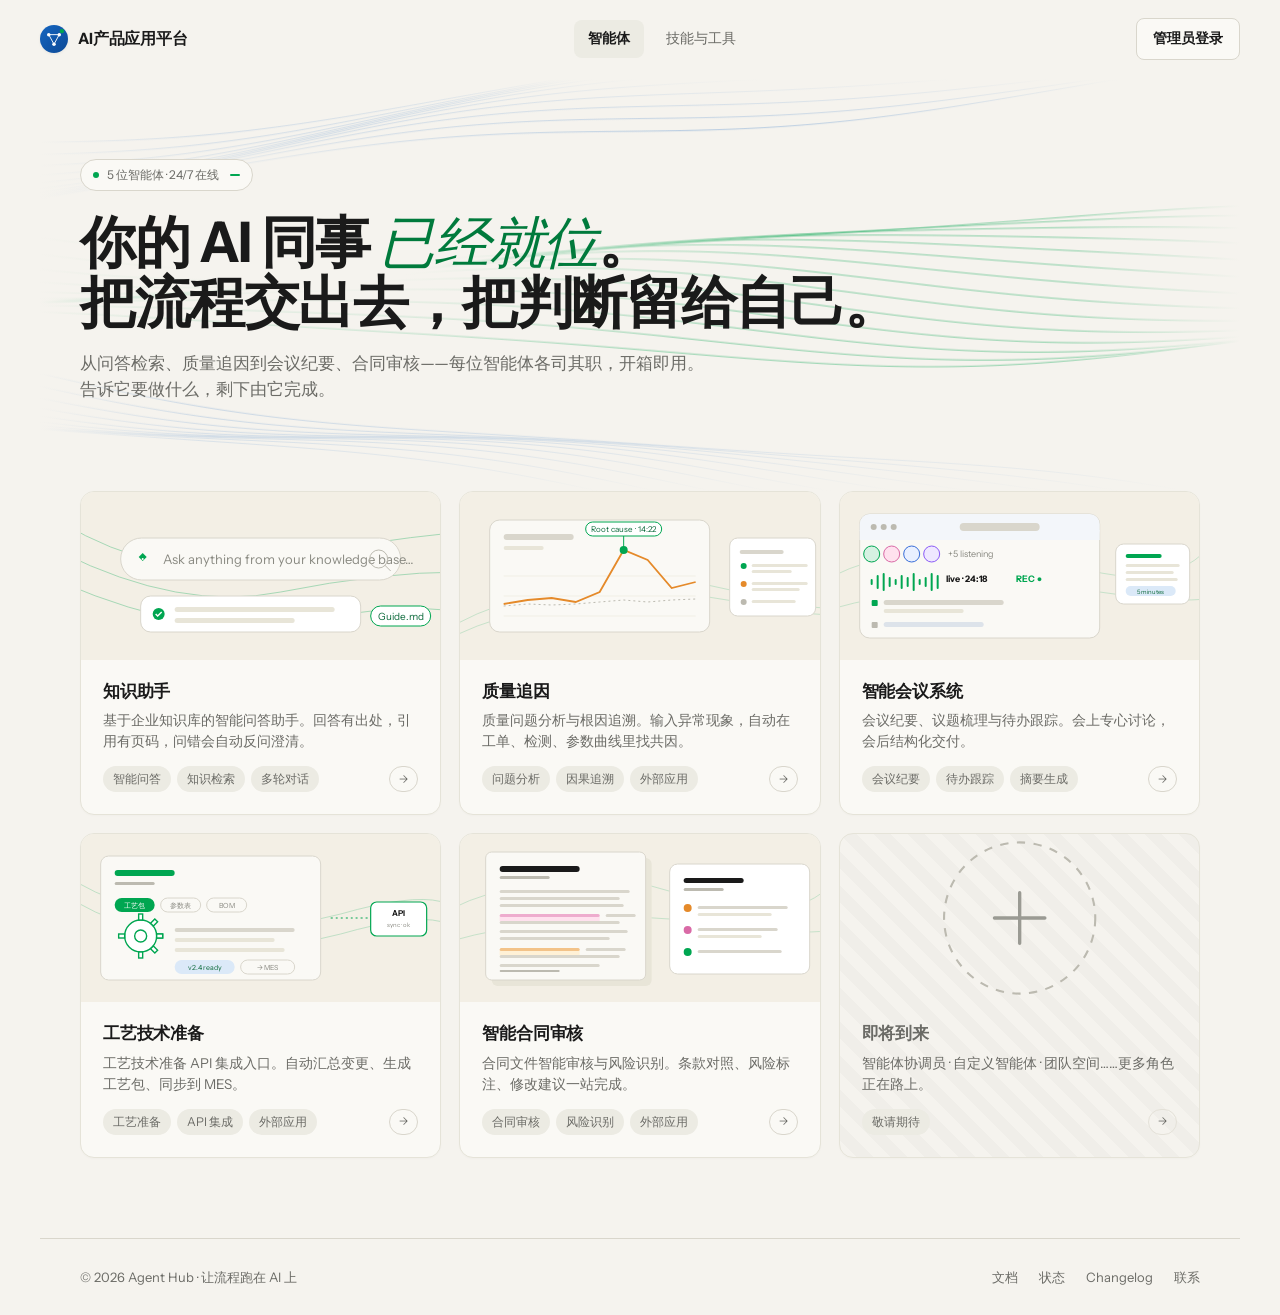
==== index.html @ 9c64e2e4 "refactor: rewrite sort dropdown — robust is-open class pattern, pointerdown outside-click, no hidden" ====
<!-- Generated by Trae Work -->
<!DOCTYPE html>
<html lang="zh-CN">
<head>
<meta charset="UTF-8">
<meta name="viewport" content="width=device-width, initial-scale=1.0">
<title>AI产品应用平台 · 你的 AI 同事已就位</title>
<link rel="icon" type="image/svg+xml" href="data:image/svg+xml,%3Csvg xmlns='http://www.w3.org/2000/svg' viewBox='0 0 32 32'%3E%3Cdefs%3E%3ClinearGradient id='b' x1='0' y1='0' x2='32' y2='32' gradientUnits='userSpaceOnUse'%3E%3Cstop offset='0%25' stop-color='%231565c0'/%3E%3Cstop offset='100%25' stop-color='%230d4a96'/%3E%3C/linearGradient%3E%3C/defs%3E%3Crect width='32' height='32' rx='7' fill='url(%23b)'/%3E%3Cg stroke='%23fff' stroke-width='1.1' stroke-linecap='round'%3E%3Cline x1='10' y1='11' x2='22' y2='11'/%3E%3Cline x1='10' y1='11' x2='16' y2='22'/%3E%3Cline x1='22' y1='11' x2='16' y2='22'/%3E%3C/g%3E%3Cg fill='%23fff'%3E%3Ccircle cx='10' cy='11' r='2'/%3E%3Ccircle cx='22' cy='11' r='2'/%3E%3Ccircle cx='16' cy='22' r='2'/%3E%3C/g%3E%3Ccircle cx='25' cy='7' r='2.4' fill='%2300a651'/%3E%3C/svg%3E">
<style>
@font-face {
  font-family: 'InstrumentSans';
  src: url('./_shared/fonts/InstrumentSans-Regular.ttf') format('truetype');
  font-weight: 400;
  font-display: swap;
}
@font-face {
  font-family: 'InstrumentSans';
  src: url('./_shared/fonts/InstrumentSans-Bold.ttf') format('truetype');
  font-weight: 700;
  font-display: swap;
}
@font-face {
  font-family: 'InstrumentSerif';
  src: url('./_shared/fonts/InstrumentSerif-Regular.ttf') format('truetype');
  font-weight: 400;
  font-display: swap;
}
@font-face {
  font-family: 'InstrumentSerif';
  src: url('./_shared/fonts/InstrumentSerif-Italic.ttf') format('truetype');
  font-style: italic;
  font-display: swap;
}

:root {
  /* Warm cream background (restored from previous version) */
  --bg: #f5f3ee;
  --bg2: #ecebe3;
  --surface: #faf9f5;
  --ink: #1a1a1a;
  --ink2: #2a2a2a;
  --muted: #6b6b66;
  --muted2: #9a9a93;
  --rule: #d9d6cc;
  --rule-soft: #e4e1d8;
  /* Brand: blue is primary, green is interactive/accent (mirrors logo halves) */
  --brand: #1565c0;                    /* 上海电气 blue */
  --brand-ink: #0d4a96;
  --brand-soft: #dbe9f8;
  --accent: #00a651;                   /* 上海电气 green */
  --accent-soft: #d6f1e2;
  --accent-ink: #007a3c;
  --warn: #e58a2a;
  --blue: #3a6ed8;
  --purple: #8b5cf6;
  --pink: #d96aa6;
}

* { box-sizing: border-box; margin: 0; padding: 0; }

html, body {
  background: var(--bg);
  color: var(--ink);
  font-family: 'InstrumentSans', -apple-system, BlinkMacSystemFont, 'Segoe UI', 'PingFang SC', 'Microsoft YaHei', sans-serif;
  font-size: 16px;
  line-height: 1.55;
  -webkit-font-smoothing: antialiased;
  text-rendering: optimizeLegibility;
}

/* ---------- Top marquee ---------- */
.ticker {
  border-bottom: 1px solid var(--rule);
  background: var(--bg);
  overflow: hidden;
  font-size: 13px;
  color: var(--muted);
}
.ticker-track {
  display: inline-flex;
  white-space: nowrap;
  padding: 9px 0;
  animation: ticker 45s linear infinite;
  will-change: transform;
}
.ticker-track span { padding: 0 22px; }
.ticker-track b { color: var(--ink); font-weight: 700; }
.ticker-track .dot { color: var(--muted2); margin: 0 4px; }
.ticker-track .ok { color: var(--accent-ink); }
@keyframes ticker {
  from { transform: translateX(0); }
  to   { transform: translateX(-50%); }
}

/* ---------- Top bar ---------- */
.topbar {
  display: flex;
  align-items: center;
  justify-content: space-between;
  padding: 18px 40px;
  border-bottom: 1px solid transparent;
}
.brand {
  display: flex;
  align-items: center;
  gap: 10px;
  font-weight: 700;
  font-size: 15.5px;
  letter-spacing: -0.01em;
}
.brand-mark {
  width: 28px; height: 28px;
  border-radius: 50%;
  overflow: hidden;
  position: relative;
  display: inline-block;
  flex: 0 0 28px;
  box-shadow: 0 1px 3px rgba(0,0,0,.06);
}
.brand-mark svg { display: block; width: 100%; height: 100%; }
.nav { display: flex; gap: 8px; font-size: 14px; color: var(--muted); }
.nav-tab {
  position: relative;
  padding: 8px 14px;
  border-radius: 8px;
  color: var(--muted);
  text-decoration: none;
  transition: color .15s ease, background .15s ease;
}
.nav-tab:hover { color: var(--ink); background: var(--bg2); }
.nav-tab.active { color: var(--ink); font-weight: 700; background: var(--bg2); }
/* No underline — the active tab is identified by bg + bold text only. */
.top-actions { display: flex; gap: 10px; align-items: center; }
.btn {
  font-family: inherit;
  font-size: 14px;
  padding: 9px 16px;
  border-radius: 8px;
  border: 1px solid var(--rule);
  background: transparent;
  color: var(--ink);
  cursor: pointer;
  text-decoration: none;
  display: inline-flex;
  align-items: center;
  gap: 6px;
  transition: background .15s ease, border-color .15s ease;
}
.btn:hover { background: var(--bg2); }
.btn.primary {
  background: var(--ink);
  color: #fff;
  border-color: var(--ink);
}
.btn.primary:hover { background: #000; }
/* "管理员登录" — neutral secondary button (not the primary brand action). */
.btn.admin {
  background: var(--surface);
  color: var(--ink);
  border-color: var(--rule);
  font-weight: 600;
}
.btn.admin:hover {
  background: var(--bg2);
  border-color: var(--ink);
  color: var(--ink);
}
/* Ghost button — outline only, transparent background. */
.btn.ghost {
  background: transparent;
  color: var(--ink);
  border-color: var(--rule);
  font-weight: 600;
}
.btn.ghost:hover {
  background: var(--bg2);
  border-color: var(--ink);
}
.btn .arr { font-size: 11px; opacity: .9; }

/* ---------- Hero ---------- */
.hero {
  position: relative;
  padding: 80px 40px 56px;
  max-width: 1200px;
  margin: 0 auto;
  overflow: hidden;
}

/* ==========================================================================
   Hero background — FloatingLines (React Bits–style)
   3 stacked sine-wave layers; mouse bends nearby lines; subtle parallax.
   ========================================================================== */

.hero-lines {
  position: absolute;
  inset: 0;
  width: 100%;
  height: 100%;
  pointer-events: none;
  z-index: 0;
  opacity: .9;
}

/* Soft fade mask:
   1) Radial wash centred near the headline (top-left) so the green lines
      behind the title go half-transparent and stop competing for attention.
   2) Outer 4-edge linear-gradient keeps the canvas clipped to the hero box. */
.hero-fade {
  position: absolute;
  inset: 0;
  z-index: 1;
  pointer-events: none;
  background:
    radial-gradient(
      ellipse 60% 55% at 22% 38%,
      var(--bg)    0%,
      var(--bg)   22%,
      rgba(245, 243, 238, .55) 42%,
      transparent 70%
    ),
    linear-gradient(180deg, var(--bg) 0%, transparent 14%, transparent 70%, var(--bg) 100%),
    linear-gradient(90deg,  var(--bg) 0%, transparent 14%, transparent 86%, var(--bg) 100%);
}

/* Hero content sits above canvas */
.hero > *:not(.hero-lines):not(.hero-fade) { position: relative; z-index: 2; }

.hero-eyebrow {
  display: inline-flex;
  align-items: center;
  gap: 8px;
  padding: 6px 12px;
  border: 1px solid var(--rule);
  border-radius: 999px;
  font-size: 12px;
  color: var(--muted);
  background: var(--surface);
  margin-bottom: 22px;
}
.hero-eyebrow .pulse {
  width: 6px; height: 6px; background: var(--accent);
  border-radius: 50%; display: inline-block;
  box-shadow: 0 0 0 0 rgba(31,159,91,.6);
  animation: pulse 2s infinite;
}
@keyframes pulse {
  0% { box-shadow: 0 0 0 0 rgba(31,159,91,.5); }
  70% { box-shadow: 0 0 0 8px rgba(31,159,91,0); }
  100% { box-shadow: 0 0 0 0 rgba(31,159,91,0); }
}
/* AI typing cursor — a short horizontal dash that blinks. */
@keyframes ai-blink {
  0%, 49%   { opacity: 1; }
  50%, 100% { opacity: 0; }
}
.ai-cursor {
  display: inline-block;
  width: 10px;
  height: 2px;
  margin-left: 3px;
  background: var(--accent);
  border-radius: 1px;
  vertical-align: 3px;
  animation: ai-blink 1.05s steps(1, end) infinite;
}
.hero h1 {
  font-family: 'InstrumentSans', sans-serif;
  font-weight: 700;
  font-size: clamp(36px, 5vw, 56px);
  line-height: 1.05;
  letter-spacing: -0.025em;
  max-width: 880px;
  margin-bottom: 18px;
}
.hero h1 em {
  font-family: 'InstrumentSerif', serif;
  font-style: italic;
  font-weight: 400;
  color: var(--accent-ink);
}
.hero .lede {
  color: var(--muted);
  font-size: 17px;
  max-width: 640px;
  margin-bottom: 32px;
}
.hero-cta { display: flex; gap: 12px; flex-wrap: wrap; }

/* ---------- Search bar ---------- */
.searchbar {
  margin-top: 36px;
  max-width: 720px;
  background: var(--surface);
  border: 1px solid var(--rule);
  border-radius: 14px;
  display: flex;
  align-items: center;
  padding: 14px 18px;
  box-shadow: 0 1px 0 rgba(0,0,0,.02);
}
.searchbar svg { flex: 0 0 18px; color: var(--brand); margin-right: 12px; }
.searchbar input {
  flex: 1; border: none; outline: none; background: transparent;
  font-family: inherit; font-size: 15px; color: var(--ink);
}
.searchbar input::placeholder { color: var(--muted2); }
.searchbar .kbd {
  font-size: 12px; color: var(--muted);
  border: 1px solid var(--rule); padding: 2px 7px;
  border-radius: 5px; background: var(--bg);
}

/* ---------- Border glow (React Bits–style) ---------- */
/* Each card uses a CSS conic-gradient that rotates to the pointer position,
   creating a moving spotlight on the border. No SVG path math needed. */
/* ---------- Border glow (simplified & reliable) ---------- */
/* Normal state: clean grey border, no shadow.
   Hover state: green border + soft green shadow + lift up. */
.agent-card {
  position: relative;
  border: 1.5px solid #e5e3d8;
  box-shadow: 0 1px 2px rgba(0, 0, 0, .02);
  transition:
    border-color .2s ease,
    box-shadow .25s ease;
}
/* Hover uses shadow ONLY — no transform. This keeps the SVG inside
   aligned with the card edges and avoids the visible "edge truncation"
   caused by translateY + overflow: hidden clipping. */
.agent-card:hover {
  border-color: var(--accent);
  box-shadow:
    0 14px 28px -12px rgba(0, 166, 81, .22),
    0 4px 10px rgba(0, 0, 0, .05);
}
/* "推荐" badge removed — all cards now look identical. */

/* ---------- Skills & Tools page ---------- */
.page { transition: opacity .25s ease; }
.page.is-hidden { display: none; }

/* Hero */
.skills-hero { margin-bottom: 28px; }
.skills-hero h2 {
  font-size: clamp(26px, 3vw, 34px);
  font-weight: 700;
  letter-spacing: -0.02em;
  margin-bottom: 10px;
  display: inline-flex;
  align-items: baseline;
  gap: 10px;
}
.count-pill {
  font-family: 'InstrumentSerif', serif;
  font-style: italic;
  font-weight: 400;
  color: var(--brand-ink);
  font-size: 0.9em;
}
.skills-hero > p { color: var(--muted); font-size: 14.5px; max-width: 640px; margin-bottom: 24px; }

.skills-search {
  max-width: 640px;
  display: flex;
  align-items: center;
  gap: 10px;
  padding: 14px 18px;
  background: var(--surface);
  border: 1px solid var(--rule);
  border-radius: 14px;
  transition: border-color .15s ease, box-shadow .15s ease;
}
.skills-search:focus-within {
  border-color: var(--brand);
  box-shadow: 0 0 0 4px rgba(21,101,192,.12);
}
.skills-search svg { color: var(--brand); flex: 0 0 18px; }
.skills-search input {
  flex: 1; border: none; outline: none; background: transparent;
  font-family: inherit; font-size: 15px; color: var(--ink);
}
.skills-search input::placeholder { color: var(--muted2); }
.kbd {
  font-size: 12px; color: var(--muted);
  border: 1px solid var(--rule); padding: 2px 7px;
  border-radius: 5px; background: var(--bg);
}

/* Toolbar */
.skills-toolbar {
  display: flex; align-items: center; justify-content: space-between;
  gap: 16px; flex-wrap: wrap;
  margin: 28px 0 16px;
  /* Anchor for the absolute-positioned sort dropdown. */
  position: relative;
}
.skills-tabs { display: flex; gap: 4px; padding: 4px; background: var(--bg2); border-radius: 10px; }
.skills-tab {
  font-family: inherit; font-size: 14px; font-weight: 500;
  padding: 8px 16px; border: none; background: transparent;
  color: var(--muted); border-radius: 7px; cursor: pointer;
  transition: color .15s ease, background .15s ease;
}
.skills-tab:hover { color: var(--ink); }
.skills-tab.active {
  background: var(--surface);
  color: var(--ink);
  font-weight: 700;
  box-shadow: 0 1px 2px rgba(0,0,0,.04);
}
.skills-controls { display: flex; gap: 8px; }
.ctrl-btn {
  font-family: inherit; font-size: 13px;
  display: inline-flex; align-items: center; gap: 6px;
  padding: 9px 14px;
  background: var(--surface);
  border: 1px solid var(--rule);
  border-radius: 8px;
  color: var(--ink);
  cursor: pointer;
  transition: border-color .15s ease, background .15s ease;
}
.ctrl-btn:hover { border-color: var(--ink); }
.ctrl-btn svg { width: 14px; height: 14px; color: var(--muted); transition: transform .2s ease; }
.ctrl-btn[aria-expanded="true"] { border-color: var(--ink); }
.ctrl-btn[aria-expanded="true"] svg { transform: rotate(180deg); }

/* ==========================================================================
   Dropdown menu — robust pattern
   ==========================================================================
   - Container has class `is-open` set by JS, NOT the HTML `hidden` attribute
     (avoids the CSS specificity trap that made the menu show on load).
   - Positioned absolutely with the parent `.skills-toolbar` as its anchor.
   - Animated in/out with opacity + translateY. */
.dropdown {
  position: absolute;
  top: calc(100% + 6px);
  right: 18px;
  z-index: 50;
  min-width: 180px;
  background: var(--surface);
  border: 1px solid var(--rule);
  border-radius: 10px;
  box-shadow: 0 12px 24px -8px rgba(0, 0, 0, .14);
  padding: 4px;
  display: flex;
  flex-direction: column;
  gap: 1px;
  opacity: 0;
  transform: translateY(-4px);
  pointer-events: none;
  transition: opacity .15s ease, transform .15s ease;
}
.dropdown.is-open {
  opacity: 1;
  transform: translateY(0);
  pointer-events: auto;
}
.dropdown-item {
  display: flex; align-items: center; gap: 10px;
  width: 100%;
  padding: 8px 12px;
  border: none;
  background: transparent;
  font-family: inherit;
  font-size: 13px;
  color: var(--ink);
  text-align: left;
  border-radius: 6px;
  cursor: pointer;
  transition: background .12s ease;
}
.dropdown-item:hover { background: var(--bg2); }
.dropdown-item:focus-visible { outline: 2px solid var(--brand); outline-offset: -2px; }
.dropdown-dot {
  width: 10px; height: 10px;
  border-radius: 50%;
  border: 1.5px solid var(--muted2);
  flex: 0 0 auto;
  transition: background .12s ease, border-color .12s ease;
}
.dropdown-item.is-active { color: var(--ink); font-weight: 600; }
.dropdown-item.is-active .dropdown-dot {
  background: var(--brand);
  border-color: var(--brand);
  box-shadow: inset 0 0 0 2px var(--surface);
}

/* Grid */
.skills-grid {
  display: grid;
  grid-template-columns: 1fr 1fr;
  gap: 14px;
}
@media (max-width: 720px) {
  .skills-grid { grid-template-columns: 1fr; }
}

/* Skill card */
.skill-card {
  position: relative;
  display: grid;
  grid-template-columns: 44px 1fr auto;
  align-items: center;
  gap: 14px;
  padding: 16px 18px;
  background: var(--surface);
  border: 1.5px solid #e5e3d8;
  border-radius: 12px;
  cursor: pointer;
  transition:
    border-color .2s ease,
    box-shadow .25s ease;
}
/* No transform on hover — keeps the card edges perfectly aligned with the grid. */
.skill-card:hover {
  border-color: var(--accent);
  box-shadow:
    0 10px 24px -12px rgba(0, 166, 81, .22),
    0 3px 8px rgba(0, 0, 0, .04);
}

/* ==========================================================================
   Modals — Skill Detail + Chat
   ========================================================================== */
.modal {
  position: fixed;
  inset: 0;
  z-index: 1000;
  display: none;
  align-items: center;
  justify-content: center;
  padding: 24px;
}
.modal.is-open { display: flex; }
.modal-mask {
  position: absolute;
  inset: 0;
  background: rgba(20, 18, 14, .42);
  backdrop-filter: blur(4px);
  -webkit-backdrop-filter: blur(4px);
  animation: modal-fade .18s ease both;
}
@keyframes modal-fade { from { opacity: 0; } to { opacity: 1; } }
@keyframes modal-rise { from { opacity: 0; transform: translateY(12px) scale(.98); } to { opacity: 1; transform: none; } }

.modal-panel {
  position: relative;
  background: var(--surface);
  border-radius: 16px;
  border: 1px solid var(--rule);
  box-shadow: 0 30px 60px -20px rgba(0, 0, 0, .25);
  max-height: calc(100vh - 48px);
  overflow: auto;
  animation: modal-rise .22s cubic-bezier(.2, .8, .2, 1) both;
}
.modal-close {
  position: absolute;
  top: 14px;
  right: 14px;
  width: 32px;
  height: 32px;
  display: inline-flex;
  align-items: center;
  justify-content: center;
  background: transparent;
  border: 1px solid transparent;
  border-radius: 8px;
  color: var(--muted);
  cursor: pointer;
  transition: background .15s ease, color .15s ease, border-color .15s ease;
}
.modal-close:hover { background: var(--bg2); color: var(--ink); border-color: var(--rule); }
.modal-close svg { width: 16px; height: 16px; }

/* ---- Skill detail modal ---- */
.skill-modal-panel {
  width: 560px;
  max-width: 100%;
  padding: 32px 32px 24px;
}
.skill-modal-head {
  display: flex;
  align-items: center;
  gap: 16px;
  margin-bottom: 18px;
  padding-right: 36px;
}
.skill-modal-icon {
  width: 56px; height: 56px;
  border-radius: 14px;
  display: flex; align-items: center; justify-content: center;
  font-size: 28px;
  flex: 0 0 auto;
}
.skill-modal-meta h3 {
  font-family: 'InstrumentSans', sans-serif;
  font-size: 22px;
  font-weight: 700;
  margin: 0 0 4px;
  letter-spacing: -0.01em;
  color: var(--ink);
}
.skill-modal-sub {
  font-size: 13px;
  color: var(--muted);
  display: flex;
  align-items: center;
  gap: 8px;
  flex-wrap: wrap;
}
.skill-modal-sub .dot { color: var(--rule); }
.skill-modal-sub .skill-cat {
  background: var(--bg2);
  padding: 2px 8px;
  border-radius: 999px;
  font-size: 12px;
}
.skill-modal-sub .star { color: var(--accent); }
.skill-modal-desc {
  color: var(--ink2);
  font-size: 14.5px;
  line-height: 1.65;
  margin: 0 0 22px;
}
.skill-modal-section { margin-bottom: 18px; }
.skill-modal-label {
  font-size: 12px;
  font-weight: 600;
  letter-spacing: 0.04em;
  text-transform: uppercase;
  color: var(--muted);
  margin-bottom: 8px;
}
.skill-modal-tags { display: flex; flex-wrap: wrap; gap: 6px; }
.skill-modal-tags .tag {
  font-size: 12px;
  padding: 4px 10px;
  background: var(--bg2);
  color: var(--muted);
  border-radius: 999px;
}
.skill-modal-prompt {
  margin: 0;
  font-size: 13.5px;
  line-height: 1.65;
  color: var(--ink2);
  background: var(--bg);
  border: 1px solid var(--rule);
  border-radius: 10px;
  padding: 12px 14px;
  font-family: 'InstrumentSans', sans-serif;
}
.skill-modal-foot {
  display: flex;
  justify-content: flex-end;
  gap: 10px;
  margin-top: 22px;
  padding-top: 18px;
  border-top: 1px solid var(--rule-soft);
}
.skill-modal-foot .btn .arr { font-size: 12px; }

/* ---- Chat modal ---- */
.chat-modal-panel {
  width: 640px;
  max-width: 100%;
  /* Fill 90% of the viewport vertically. */
  height: 90vh;
  max-height: calc(100vh - 48px);
  display: flex;
  flex-direction: column;
  padding: 0;
  overflow: hidden;
}
/* Top-left: skill name · prompt description (single line, ellipsis if long) */
.chat-modal-head {
  display: flex;
  align-items: center;
  padding: 16px 22px 14px;
  border-bottom: 1px solid var(--rule-soft);
  padding-right: 56px;
  min-height: 56px;
}
.chat-head-title {
  display: flex;
  align-items: baseline;
  gap: 8px;
  min-width: 0;
  flex: 1;
}
.chat-head-name {
  font-family: 'InstrumentSans', sans-serif;
  font-size: 15px;
  font-weight: 700;
  color: var(--ink);
  letter-spacing: -0.01em;
  white-space: nowrap;
  flex: 0 0 auto;
}
.chat-head-sep {
  color: var(--rule);
  flex: 0 0 auto;
}
.chat-head-desc {
  font-size: 12.5px;
  color: var(--muted);
  line-height: 1.45;
  white-space: nowrap;
  overflow: hidden;
  text-overflow: ellipsis;
  min-width: 0;
}
.chat-modal-body {
  flex: 1;
  overflow-y: auto;
  padding: 14px 22px;
  display: flex;
  flex-direction: column;
  gap: 10px;
  background: var(--bg);
}
.chat-msg {
  max-width: 80%;
  padding: 10px 14px;
  border-radius: 14px;
  font-size: 14px;
  line-height: 1.6;
  white-space: pre-wrap;
  word-break: break-word;
}
.chat-msg.user {
  align-self: flex-end;
  background: var(--brand);
  color: #fff;
  border-bottom-right-radius: 4px;
}
.chat-msg.assistant {
  align-self: flex-start;
  background: var(--surface);
  color: var(--ink);
  border: 1px solid var(--rule);
  border-bottom-left-radius: 4px;
}
.chat-msg.empty {
  align-self: center;
  color: var(--muted);
  font-style: italic;
  background: transparent;
  border: none;
  padding: 32px 0;
}
.chat-modal-composer {
  border-top: 1px solid var(--rule-soft);
  padding: 12px 18px 16px;
  background: var(--surface);
  display: flex;
  flex-direction: column;
  /* The composer grows naturally with input content. The inner shell
     caps its own height so the toolbar stays in view. */
  flex: 0 0 auto;
}
/* ===== One rounded input shell — capped at 280px tall, toolbar pinned ===== */
.chat-input-shell {
  border: 1px solid var(--rule);
  border-radius: 18px;
  background: var(--bg);
  padding: 12px 14px 8px;
  display: flex;
  flex-direction: column;
  /* 8px gap between the input row and the toolbar below. */
  gap: 8px;
  /* Cap shell at 280px so the toolbar is always visible — the textarea
     (max 200px) scrolls internally when content overflows. */
  max-height: 280px;
  overflow: hidden;
  transition: border-color .15s ease, box-shadow .15s ease;
}
.chat-input-shell:focus-within {
  border-color: var(--brand);
  box-shadow: 0 0 0 3px rgba(21, 101, 192, .12);
}
/* Skill tag — sits in the bottom row alongside the model tag. */
.chat-input-tag {
  flex: 0 0 auto;
  height: 24px;
  padding: 0 9px;
  background: var(--brand-soft);
  color: var(--brand-ink);
  /* Unified 8px radius for both the skill tag and the model tag. */
  border-radius: 8px;
  /* Read-only label, not a button */
  cursor: default;
  user-select: none;
  -webkit-user-select: none;
  line-height: 1;
  font-size: 12px;
  font-weight: 600;
  display: inline-flex;
  align-items: center;
}
/* The textarea — borderless, transparent; height grows with content.
   Capped at 200px via JS (autoResize) so the textarea itself scrolls
   beyond that. Now sits alone in its own row above the toolbar. */
#chat-modal-input {
  width: 100%;
  resize: none;
  border: none;
  background: transparent;
  padding: 4px 4px 6px;
  font-family: inherit;
  font-size: 14px;
  line-height: 1.5;
  color: var(--ink);
  outline: none;
  /* No fixed height — JS autoResize sets it from scrollHeight, capped. */
  height: auto;
  min-height: 22px;
  overflow-y: auto;
}
/* Toolbar inside the shell: model tag (left) + send button (right) */
/* Bottom row: skill tag + model tag sit on the LEFT, send button pinned RIGHT. */
.chat-input-toolbar {
  display: flex;
  align-items: center;
  gap: 8px;
  padding-top: 4px;
  border-top: 1px solid var(--rule-soft);
}
.chat-input-toolbar .chat-send { margin-left: auto; }
/* Model picker — tag-style with a caret.
   Matches the skill tag's pill shape but uses a different colour
   (neutral grey instead of brand blue) so they stay distinguishable. */
.chat-model-tag {
  display: inline-flex;
  align-items: center;
  /* 8px between the model text and the caret icon — fixed by spec. */
  gap: 8px;
  height: 24px;
  padding: 0 9px;
  background: var(--bg2);
  color: var(--ink);
  border-radius: 8px;
  cursor: pointer;
  user-select: none;
  -webkit-user-select: none;
  transition: background .15s ease, color .15s ease;
  flex: 0 0 auto;
}
.chat-model-tag:hover { background: var(--rule-soft); }
.chat-model-tag select {
  appearance: none;
  -webkit-appearance: none;
  background: transparent;
  border: none;
  outline: none;
  font-family: inherit;
  font-size: 12px;
  font-weight: 600;
  color: inherit;
  cursor: pointer;
  padding: 0;
  margin: 0;
  /* Width follows the longest option's content; min-width keeps it
     readable when the chosen model name is short (e.g. "Qwen Max"). */
  width: auto;
  min-width: 0;
  flex: 0 0 auto;
}
.chat-model-caret {
  width: 12px;
  height: 12px;
  color: var(--muted);
  flex: 0 0 auto;
  pointer-events: none;
}
.chat-model-tag optgroup { font-style: normal; font-weight: 600; color: var(--muted); }
.chat-model-tag option  { color: var(--ink); font-weight: 400; }
/* Send button — round, smaller, blue accent */
.chat-send {
  height: 32px;
  width: 32px;
  padding: 0;
  display: inline-flex;
  align-items: center;
  justify-content: center;
  background: var(--brand);
  color: #fff;
  border: 1px solid var(--brand);
  border-radius: 50%;
  cursor: pointer;
  transition: background .15s ease, transform .12s ease, opacity .15s ease;
  flex: 0 0 auto;
}
.chat-send:hover { background: var(--brand-ink); border-color: var(--brand-ink); }
.chat-send:active { transform: scale(.94); }
.chat-send svg { width: 14px; height: 14px; }
.chat-send:disabled { opacity: .35; cursor: not-allowed; }

.skill-icon {
  width: 44px; height: 44px;
  border-radius: 10px;
  display: flex; align-items: center; justify-content: center;
  font-size: 22px;
  flex: 0 0 44px;
}
.skill-body { min-width: 0; }
.skill-title-row {
  display: flex; align-items: center; gap: 10px; margin-bottom: 4px;
}
.skill-title {
  font-size: 15px; font-weight: 700; color: var(--ink);
  letter-spacing: -0.005em;
}
.skill-meta {
  display: inline-flex; align-items: center; gap: 4px;
  font-size: 12px; color: var(--muted);
}
.skill-meta .star { color: #e5a32b; }
.skill-meta .dot { color: var(--muted2); margin: 0 2px; }
.skill-desc {
  color: var(--muted);
  font-size: 13px;
  line-height: 1.5;
  overflow: hidden;
  text-overflow: ellipsis;
  display: -webkit-box;
  -webkit-line-clamp: 1;
  -webkit-box-orient: vertical;
}

/* Card actions:
   - Download button (.js-dl): hidden by default, shown only on card hover.
   - Favorite button (.js-fav): same as download while NOT bookmarked.
     Once bookmarked (.faved), it stays visible always so users can see
     their bookmark state at a glance.
   Visual order in the DOM: download on the LEFT, favorite on the RIGHT. */
.skill-actions {
  display: flex; gap: 6px;
}
.skill-actions .icon-btn {
  opacity: 0;
  transition: opacity .15s ease, background .15s ease, color .15s ease;
}
.skill-card:hover .skill-actions .icon-btn,
.skill-actions .icon-btn.faved { opacity: 1; }
.icon-btn {
  width: 30px; height: 30px;
  border: 1px solid var(--rule);
  background: var(--bg);
  border-radius: 7px;
  display: inline-flex; align-items: center; justify-content: center;
  cursor: pointer;
  color: var(--muted);
  transition: background .15s ease, color .15s ease, border-color .15s ease, transform .1s ease;
}
.icon-btn:hover { background: var(--ink); color: #fff; border-color: var(--ink); }
.icon-btn.faved { color: #e5a32b; border-color: #e5a32b; background: #fff8eb; }
.icon-btn.faved:hover { background: #e5a32b; color: #fff; }
.icon-btn:active { transform: scale(.92); }
.icon-btn svg { width: 14px; height: 14px; }

/* Empty / no-result state */
.skills-empty {
  grid-column: 1 / -1;
  text-align: center;
  padding: 60px 20px;
  color: var(--muted);
  font-size: 14px;
}

/* ---------- Section heading ---------- */
.section {
  max-width: 1200px;
  margin: 0 auto;
  padding: 0 40px 80px;
}
.section-head {
  display: flex;
  align-items: flex-end;
  justify-content: space-between;
  margin-bottom: 28px;
  gap: 24px;
  flex-wrap: wrap;
}
.section-head h2 {
  font-family: 'InstrumentSans', sans-serif;
  font-size: clamp(24px, 2.4vw, 30px);
  font-weight: 700;
  letter-spacing: -0.02em;
}
.section-head h2 em {
  font-family: 'InstrumentSerif', serif;
  font-style: italic;
  font-weight: 400;
  color: var(--accent-ink);
}
.section-head p { color: var(--muted); font-size: 14px; max-width: 520px; }
.section-head .meta {
  font-size: 13px; color: var(--muted);
  display: inline-flex; align-items: center; gap: 8px;
}
.section-head .meta .dot {
  width: 8px; height: 8px; border-radius: 50%;
  background: var(--accent);
}

/* ---------- Agent grid ---------- */
.agents {
  display: grid;
  grid-template-columns: repeat(3, 1fr);
  gap: 18px;
}
.agent-card {
  background: var(--surface);
  border-radius: 14px;
  padding: 0;
  display: flex;
  flex-direction: column;
  cursor: pointer;
  overflow: hidden;
}

/* ---------- Illustration header (replaces icon) ---------- */
.agent-illu {
  position: relative;
  height: 168px;
  background: #f3efe5;
  overflow: hidden;
}
.agent-illu svg { width: 100%; height: 100%; display: block; }
.agent-card.featured .agent-illu { background: #e8eef7; }

.agent-body {
  padding: 18px 22px 22px;
  display: flex;
  flex-direction: column;
  flex: 1;
  position: relative;
}
.agent-title {
  font-size: 17px;
  font-weight: 700;
  letter-spacing: -0.01em;
  margin-bottom: 6px;
  display: flex; align-items: center; gap: 8px;
}
.agent-title .star {
  width: 14px; height: 14px;
  background: var(--accent);
  -webkit-mask: url("data:image/svg+xml;utf8,<svg xmlns='http://www.w3.org/2000/svg' viewBox='0 0 24 24'><path d='M12 2l3.09 6.26L22 9.27l-5 4.87L18.18 22 12 18.27 5.82 22 7 14.14l-5-4.87 6.91-1.01z'/></svg>") center/contain no-repeat;
          mask: url("data:image/svg+xml;utf8,<svg xmlns='http://www.w3.org/2000/svg' viewBox='0 0 24 24'><path d='M12 2l3.09 6.26L22 9.27l-5 4.87L18.18 22 12 18.27 5.82 22 7 14.14l-5-4.87 6.91-1.01z'/></svg>") center/contain no-repeat;
}
.agent-desc { color: var(--muted); font-size: 13.5px; line-height: 1.55; margin-bottom: 14px; }
/* Bottom row: tag cluster on the left, arrow button on the right.
   align-items: center keeps the arrow vertically aligned with the tag row. */
.agent-bottom {
  display: flex;
  align-items: center;
  justify-content: space-between;
  gap: 10px;
  margin-top: auto;
}
.agent-tags { display: flex; flex-wrap: wrap; gap: 6px; min-width: 0; }
.agent-tag {
  font-size: 12px;
  padding: 4px 10px;
  background: var(--bg2);
  color: var(--muted);
  border-radius: 999px;
}
/* Arrow button: circle in resting state, expands into a capsule with
   "立即体验" label on hover. Width animates; label fades in. */
.agent-arrow {
  flex: 0 0 auto;
  display: inline-flex;
  align-items: center;
  justify-content: center;
  height: 26px;
  padding: 0 9px;
  border: 1px solid var(--rule);
  border-radius: 999px;
  font-size: 11px; color: var(--muted);
  background: transparent;
  white-space: nowrap;
  overflow: hidden;
  transition:
    background .2s ease,
    color .2s ease,
    border-color .2s ease,
    width .2s ease,
    padding .2s ease;
}
.agent-arrow .arr-label {
  max-width: 0;
  opacity: 0;
  overflow: hidden;
  transition: max-width .2s ease, opacity .2s ease, margin .2s ease;
  margin-left: 0;
}
.agent-arrow .arr-icon { display: inline-block; transition: transform .2s ease; }
.agent-card:hover .agent-arrow {
  background: var(--ink);
  color: #fff;
  border-color: var(--ink);
  padding: 0 10px 0 5px;            /* tight left padding; right gives the → room */
}
.agent-card:hover .agent-arrow .arr-label {
  /* Just wide enough for "立即体验" (4 chars at 11px ≈ 44px) plus a little slack. */
  max-width: 50px;
  opacity: 1;
  margin-left: 6px;                 /* space between text and the → */
}
.agent-card:hover .agent-arrow .arr-icon { transform: translateX(2px); }

/* ---------- Welcome strip ---------- */
.welcome {
  background: var(--surface);
  border: 1px solid var(--rule);
  border-radius: 16px;
  padding: 28px 32px;
  display: grid;
  grid-template-columns: 1.4fr 1fr;
  gap: 32px;
  margin-bottom: 36px;
  position: relative;
  overflow: hidden;
}
.welcome::after {
  content: "";
  position: absolute;
  top: -40px; right: -40px;
  width: 240px; height: 240px;
  background: radial-gradient(circle at 30% 30%, rgba(31,159,91,.12), transparent 70%);
  pointer-events: none;
}
.welcome h3 {
  font-family: 'InstrumentSans', sans-serif;
  font-size: 22px;
  font-weight: 700;
  letter-spacing: -0.015em;
  margin-bottom: 10px;
}
.welcome h3 em {
  font-family: 'InstrumentSerif', serif;
  font-style: italic;
  color: var(--accent-ink);
  font-weight: 400;
}
.welcome p { color: var(--muted); font-size: 14.5px; }
.welcome .quotes { display: flex; flex-direction: column; gap: 10px; }
.welcome .quote {
  font-family: 'InstrumentSerif', serif;
  font-style: italic;
  font-size: 16px;
  color: var(--ink2);
  padding-left: 14px;
  border-left: 2px solid var(--accent);
  line-height: 1.5;
}

/* ---------- Footer ---------- */
.foot {
  border-top: 1px solid var(--rule);
  padding: 28px 40px;
  display: flex; justify-content: space-between; align-items: center;
  font-size: 13px; color: var(--muted);
  max-width: 1200px;
  margin: 0 auto;
  flex-wrap: wrap;
  gap: 12px;
  background: transparent;
}
.foot a { color: var(--muted); text-decoration: none; margin-left: 18px; }
.foot a:hover { color: var(--ink); }

/* ---------- Responsive ---------- */
@media (max-width: 960px) {
  .topbar { padding: 16px 22px; }
  .nav { display: none; }
  .hero { padding: 56px 22px 40px; }
  .section { padding: 16px 22px 60px; }
  .agents { grid-template-columns: 1fr 1fr; }
  .welcome { grid-template-columns: 1fr; }
  .foot { padding: 24px 22px; }
}
@media (max-width: 600px) {
  .agents { grid-template-columns: 1fr; }
  .hero h1 { font-size: 32px; }
}
</style>
</head>
<body>

<!-- ░░ Top bar ░░ -->
<header class="topbar">
  <div class="brand">
    <span class="brand-mark" aria-label="AI产品应用平台">
      <svg viewBox="0 0 32 32" xmlns="http://www.w3.org/2000/svg">
        <!-- Temporary mark: rounded blue tile + AI-node glyph (3 dots + 2
             connecting lines) with a green accent dot. Replace once a
             final logo is provided. -->
        <defs>
          <linearGradient id="brand-bg" x1="0" y1="0" x2="32" y2="32" gradientUnits="userSpaceOnUse">
            <stop offset="0%"  stop-color="#1565c0"/>
            <stop offset="100%" stop-color="#0d4a96"/>
          </linearGradient>
        </defs>
        <rect x="0" y="0" width="32" height="32" rx="7" fill="url(#brand-bg)"/>
        <!-- AI node network: 3 dots + 2 connecting lines -->
        <g stroke="#ffffff" stroke-width="1.1" stroke-linecap="round" opacity=".95">
          <line x1="10" y1="11" x2="22" y2="11"/>
          <line x1="10" y1="11" x2="16" y2="22"/>
          <line x1="22" y1="11" x2="16" y2="22"/>
        </g>
        <g fill="#ffffff">
          <circle cx="10" cy="11" r="2"/>
          <circle cx="22" cy="11" r="2"/>
          <circle cx="16" cy="22" r="2"/>
        </g>
        <!-- Brand-green accent dot in the top-right corner -->
        <circle cx="25" cy="7" r="2.4" fill="#00a651"/>
      </svg>
    </span>
    <span class="brand-name">AI产品应用平台</span>
  </div>
  <nav class="nav" role="tablist">
    <a href="#agents"      class="nav-tab active" data-tab="agents">智能体</a>
    <a href="#skills"      class="nav-tab"        data-tab="skills">技能与工具</a>
  </nav>
  <div class="top-actions">
    <a class="btn admin" href="#">管理员登录</a>
  </div>
</header>

<!-- ░░ Hero ░░ -->
<section class="hero">

  <!-- FloatingLines background (React Bits–style: 3 stacked sine-wave layers) -->
  <canvas id="hero-lines" class="hero-lines" aria-hidden="true"></canvas>

  <!-- Soft top/bottom fade to merge with page background -->
  <div class="hero-fade" aria-hidden="true"></div>

  <span class="hero-eyebrow"><span class="pulse"></span>5 位智能体 · 24/7 在线<span class="ai-cursor" aria-hidden="true"></span></span>

  <h1>你的 AI 同事 <em>已经就位</em>。<br>把流程交出去，把判断留给自己。</h1>
  <p class="lede">从问答检索、质量追因到会议纪要、合同审核——每位智能体各司其职，开箱即用。告诉它要做什么，剩下由它完成。</p>
</section>

<!-- ░░ Agents ░░ -->
<section class="section page" id="agents" data-page="agents">

  <div class="agents">

    <!-- 1 · 知识助手 (featured) — 语义化插图：搜索框 + 答案气泡 -->
    <div class="agent-card" onclick="void(0)">
      <div class="agent-illu">
        <svg viewBox="0 0 400 168" xmlns="http://www.w3.org/2000/svg" preserveAspectRatio="xMidYMid slice">
          <!-- decorative green lines bg -->
          <g fill="none" stroke="#00a651" stroke-width="0.7" opacity="0.45">
            <path d="M0,30 Q100,90 200,70 T400,40"/>
            <path d="M0,60 Q120,120 220,100 T400,80"/>
            <path d="M0,90 Q140,150 240,130 T400,120"/>
          </g>
          <!-- search input -->
          <g transform="translate(60,46)">
            <rect width="280" height="42" rx="21" fill="#faf9f5" stroke="#d9d6cc" stroke-width="1"/>
            <g transform="translate(18,21)">
              <path d="M0,-2 L4,-6 L8,-2 L4,2 Z" fill="#00a651"/>
              <circle cx="4" cy="0" r="1" fill="#fff"/>
            </g>
            <text x="42" y="26" font-family="InstrumentSans,sans-serif" font-size="13" fill="#8a8a82">Ask anything from your knowledge base…</text>
            <circle cx="258" cy="21" r="9" fill="none" stroke="#bcbab0" stroke-width="1"/>
            <path d="M264,27 L270,33" stroke="#bcbab0" stroke-width="1" fill="none"/>
          </g>
          <!-- answer bubble -->
          <g transform="translate(80,104)">
            <rect width="220" height="36" rx="10" fill="#fff" stroke="#d9d6cc" stroke-width="1"/>
            <circle cx="18" cy="18" r="6" fill="#00a651"/>
            <path d="M15,18 L17,20 L21,16" stroke="#fff" stroke-width="1.4" fill="none"/>
            <rect x="34" y="11" width="160" height="5" rx="2.5" fill="#e8e5d8"/>
            <rect x="34" y="22" width="120" height="5" rx="2.5" fill="#e8e5d8"/>
            <rect x="34" y="30" width="0" height="0"/>
          </g>
          <!-- source chip -->
          <g transform="translate(310,114)">
            <rect width="60" height="20" rx="10" fill="#fff" stroke="#00a651" stroke-width="1"/>
            <text x="30" y="14" font-family="InstrumentSans,sans-serif" font-size="10" fill="#0e6b3d" text-anchor="middle">Guide.md</text>
          </g>
        </svg>
      </div>
      <div class="agent-body">
        <div class="agent-title">知识助手</div>
        <p class="agent-desc">基于企业知识库的智能问答助手。回答有出处，引用有页码，问错会自动反问澄清。</p>
        <div class="agent-bottom">
          <div class="agent-tags">
            <span class="agent-tag">智能问答</span>
            <span class="agent-tag">知识检索</span>
            <span class="agent-tag">多轮对话</span>
          </div>
          <span class="agent-arrow">
            <span class="arr-label">立即体验</span>
            <span class="arr-icon">→</span>
          </span>
        </div>
      </div>
    </div>

    <!-- 2 · 质量追因 — 语义化插图：折线图 + 根因标注 -->
    <div class="agent-card" onclick="void(0)">
      <div class="agent-illu">
        <svg viewBox="0 0 400 168" xmlns="http://www.w3.org/2000/svg" preserveAspectRatio="xMidYMid slice">
          <g fill="none" stroke="#00a651" stroke-width="0.6" opacity="0.3">
            <path d="M0,140 Q150,60 300,100 T400,80"/>
            <path d="M0,150 Q150,80 300,110 T400,100"/>
          </g>
          <!-- chart card -->
          <g transform="translate(50,28)">
            <rect width="220" height="112" rx="10" fill="#faf9f5" stroke="#d9d6cc" stroke-width="1"/>
            <!-- title bar -->
            <rect x="14" y="14" width="70" height="6" rx="3" fill="#d9d6cc"/>
            <rect x="14" y="26" width="40" height="4" rx="2" fill="#e8e5d8"/>
            <!-- grid -->
            <g stroke="#eae7da" stroke-width="0.6">
              <line x1="14" y1="56" x2="206" y2="56"/>
              <line x1="14" y1="76" x2="206" y2="76"/>
              <line x1="14" y1="96" x2="206" y2="96"/>
            </g>
            <!-- anomaly spike line -->
            <polyline points="14,84 38,80 62,78 86,82 110,72 134,30 158,40 182,68 206,62" fill="none" stroke="#e58a2a" stroke-width="1.8"/>
            <!-- baseline -->
            <polyline points="14,86 38,84 62,85 86,84 110,82 134,80 158,82 182,80 206,79" fill="none" stroke="#bcbab0" stroke-width="1" stroke-dasharray="2 3"/>
            <!-- root cause marker -->
            <circle cx="134" cy="30" r="4" fill="#00a651"/>
            <line x1="134" y1="30" x2="134" y2="14" stroke="#00a651" stroke-width="1"/>
            <g transform="translate(96,2)">
              <rect width="76" height="14" rx="7" fill="#fff" stroke="#00a651" stroke-width="1"/>
              <text x="38" y="10" font-family="InstrumentSans,sans-serif" font-size="8" fill="#0e6b3d" text-anchor="middle">Root cause · 14:22</text>
            </g>
          </g>
          <!-- side panel: incident list -->
          <g transform="translate(290,46)">
            <rect width="86" height="78" rx="8" fill="#fff" stroke="#d9d6cc" stroke-width="1"/>
            <rect x="10" y="12" width="44" height="4" rx="2" fill="#d9d6cc"/>
            <g transform="translate(10,24)">
              <circle cx="4" cy="4" r="3" fill="#00a651"/>
              <rect x="12" y="2" width="56" height="3" rx="1.5" fill="#e8e5d8"/>
              <rect x="12" y="8" width="40" height="3" rx="1.5" fill="#e8e5d8"/>
            </g>
            <g transform="translate(10,42)">
              <circle cx="4" cy="4" r="3" fill="#e58a2a"/>
              <rect x="12" y="2" width="56" height="3" rx="1.5" fill="#e8e5d8"/>
              <rect x="12" y="8" width="48" height="3" rx="1.5" fill="#e8e5d8"/>
            </g>
            <g transform="translate(10,60)">
              <circle cx="4" cy="4" r="3" fill="#bcbab0"/>
              <rect x="12" y="2" width="44" height="3" rx="1.5" fill="#e8e5d8"/>
            </g>
          </g>
        </svg>
      </div>
      <div class="agent-body">
        <div class="agent-title">质量追因</div>
        <p class="agent-desc">质量问题分析与根因追溯。输入异常现象，自动在工单、检测、参数曲线里找共因。</p>
        <div class="agent-bottom">
          <div class="agent-tags">
            <span class="agent-tag">问题分析</span>
            <span class="agent-tag">因果追溯</span>
            <span class="agent-tag">外部应用</span>
          </div>
          <span class="agent-arrow">
            <span class="arr-label">立即体验</span>
            <span class="arr-icon">→</span>
          </span>
        </div>
      </div>
    </div>

    <!-- 3 · 智能会议系统 — 语义化插图：会议时间线 + 纪要 -->
    <div class="agent-card" onclick="void(0)">
      <div class="agent-illu">
        <svg viewBox="0 0 400 168" xmlns="http://www.w3.org/2000/svg" preserveAspectRatio="xMidYMid slice">
          <g fill="none" stroke="#00a651" stroke-width="0.6" opacity="0.3">
            <path d="M0,90 Q120,30 240,70 T400,40"/>
            <path d="M0,120 Q140,80 280,100 T400,90"/>
          </g>
          <!-- meeting window -->
          <g transform="translate(40,22)">
            <rect width="240" height="124" rx="10" fill="#faf9f5" stroke="#d9d6cc" stroke-width="1"/>
            <!-- header -->
            <rect x="0" y="0" width="240" height="26" rx="10" fill="#f3f6fa"/>
            <rect x="0" y="16" width="240" height="10" fill="#f3f6fa"/>
            <circle cx="14" cy="13" r="3" fill="#bcbab0"/>
            <circle cx="24" cy="13" r="3" fill="#bcbab0"/>
            <circle cx="34" cy="13" r="3" fill="#bcbab0"/>
            <rect x="100" y="9" width="80" height="8" rx="4" fill="#d9d6cc"/>
            <!-- participant dots -->
            <g transform="translate(12,40)">
              <circle cx="0" cy="0" r="8" fill="#d6f1e2" stroke="#00a651"/>
              <circle cx="20" cy="0" r="8" fill="#ffe1ee" stroke="#d96aa6"/>
              <circle cx="40" cy="0" r="8" fill="#e9f0ff" stroke="#3a6ed8"/>
              <circle cx="60" cy="0" r="8" fill="#efe8ff" stroke="#8b5cf6"/>
              <text x="76" y="3" font-family="InstrumentSans,sans-serif" font-size="9" fill="#8a8a82">+5 listening</text>
            </g>
            <!-- waveform / audio bars -->
            <g transform="translate(12,60)" stroke="#00a651" stroke-width="2" stroke-linecap="round">
              <line x1="0" y1="6" x2="0" y2="10"/>
              <line x1="6" y1="2" x2="6" y2="14"/>
              <line x1="12" y1="0" x2="12" y2="16"/>
              <line x1="18" y1="4" x2="18" y2="12"/>
              <line x1="24" y1="6" x2="24" y2="10"/>
              <line x1="30" y1="2" x2="30" y2="14"/>
              <line x1="36" y1="4" x2="36" y2="12"/>
              <line x1="42" y1="0" x2="42" y2="16"/>
              <line x1="48" y1="6" x2="48" y2="10"/>
              <line x1="54" y1="4" x2="54" y2="12"/>
              <line x1="60" y1="0" x2="60" y2="16"/>
              <line x1="66" y1="2" x2="66" y2="14"/>
            </g>
            <text x="86" y="68" font-family="InstrumentSans,sans-serif" font-size="9" fill="#1a1a1a" font-weight="700">live · 24:18</text>
            <text x="156" y="68" font-family="InstrumentSans,sans-serif" font-size="9" fill="#00a651" font-weight="700">REC ●</text>
            <!-- agenda list -->
            <g transform="translate(12,86)">
              <rect width="6" height="6" rx="1" fill="#00a651"/>
              <rect x="12" y="0" width="120" height="5" rx="2.5" fill="#d9d6cc"/>
              <rect x="12" y="9" width="80" height="4" rx="2" fill="#e8e5d8"/>
            </g>
            <g transform="translate(12,108)">
              <rect width="6" height="6" rx="1" fill="#bcbab0"/>
              <rect x="12" y="0" width="100" height="5" rx="2.5" fill="#dde3ea"/>
            </g>
          </g>
          <!-- floating minutes chip -->
          <g transform="translate(296,52)">
            <rect width="74" height="60" rx="8" fill="#fff" stroke="#d9d6cc" stroke-width="1"/>
            <rect x="10" y="10" width="36" height="4" rx="2" fill="#00a651"/>
            <rect x="10" y="20" width="54" height="3" rx="1.5" fill="#e8e5d8"/>
            <rect x="10" y="27" width="48" height="3" rx="1.5" fill="#e8e5d8"/>
            <rect x="10" y="34" width="52" height="3" rx="1.5" fill="#e8e5d8"/>
            <g transform="translate(10,42)">
              <rect width="50" height="10" rx="5" fill="#dbe9f8"/>
              <text x="25" y="8" font-family="InstrumentSans,sans-serif" font-size="6" fill="#0e6b3d" text-anchor="middle">5 minutes</text>
            </g>
          </g>
        </svg>
      </div>
      <div class="agent-body">
        <div class="agent-title">智能会议系统</div>
        <p class="agent-desc">会议纪要、议题梳理与待办跟踪。会上专心讨论，会后结构化交付。</p>
        <div class="agent-bottom">
          <div class="agent-tags">
            <span class="agent-tag">会议纪要</span>
            <span class="agent-tag">待办跟踪</span>
            <span class="agent-tag">摘要生成</span>
          </div>
          <span class="agent-arrow">
            <span class="arr-label">立即体验</span>
            <span class="arr-icon">→</span>
          </span>
        </div>
      </div>
    </div>

    <!-- 4 · 工艺技术准备 — 语义化插图：工艺包 + 齿轮 -->
    <div class="agent-card" onclick="void(0)">
      <div class="agent-illu">
        <svg viewBox="0 0 400 168" xmlns="http://www.w3.org/2000/svg" preserveAspectRatio="xMidYMid slice">
          <g fill="none" stroke="#00a651" stroke-width="0.6" opacity="0.35">
            <path d="M0,40 Q140,120 280,80 T400,110"/>
            <path d="M0,60 Q140,140 280,100 T400,130"/>
          </g>
          <!-- blueprint card -->
          <g transform="translate(40,22)">
            <rect width="220" height="124" rx="8" fill="#faf9f5" stroke="#d9d6cc" stroke-width="1"/>
            <!-- title bar -->
            <rect x="14" y="14" width="60" height="6" rx="3" fill="#00a651"/>
            <rect x="14" y="26" width="40" height="3" rx="1.5" fill="#bcbab0"/>
            <!-- tab strip -->
            <g transform="translate(14,42)">
              <rect width="40" height="14" rx="7" fill="#00a651"/>
              <text x="20" y="10" font-family="InstrumentSans,sans-serif" font-size="7" fill="#fff" text-anchor="middle">工艺包</text>
              <rect x="46" y="0" width="40" height="14" rx="7" fill="none" stroke="#d9d6cc"/>
              <text x="66" y="10" font-family="InstrumentSans,sans-serif" font-size="7" fill="#8a8a82" text-anchor="middle">参数表</text>
              <rect x="92" y="0" width="40" height="14" rx="7" fill="none" stroke="#d9d6cc"/>
              <text x="112" y="10" font-family="InstrumentSans,sans-serif" font-size="7" fill="#8a8a82" text-anchor="middle">BOM</text>
            </g>
            <!-- gear -->
            <g transform="translate(40,80)" stroke="#00a651" stroke-width="1.4" fill="#fff">
              <circle cx="0" cy="0" r="16"/>
              <circle cx="0" cy="0" r="6"/>
              <g>
                <rect x="-2" y="-22" width="4" height="6"/>
                <rect x="-2" y="16" width="4" height="6"/>
                <rect x="-22" y="-2" width="6" height="4"/>
                <rect x="16" y="-2" width="6" height="4"/>
                <rect x="-2" y="-22" width="4" height="6" transform="rotate(45)"/>
                <rect x="-2" y="-22" width="4" height="6" transform="rotate(90)"/>
                <rect x="-2" y="-22" width="4" height="6" transform="rotate(135)"/>
              </g>
            </g>
            <!-- spec rows -->
            <g transform="translate(74,72)">
              <rect width="120" height="4" rx="2" fill="#d9d6cc"/>
              <rect y="10" width="100" height="4" rx="2" fill="#e8e5d8"/>
              <rect y="20" width="110" height="4" rx="2" fill="#e8e5d8"/>
              <g transform="translate(0,32)">
                <rect width="60" height="14" rx="7" fill="#dbe9f8"/>
                <text x="30" y="10" font-family="InstrumentSans,sans-serif" font-size="7" fill="#0e6b3d" text-anchor="middle">v2.4 ready</text>
                <rect x="66" y="0" width="54" height="14" rx="7" fill="none" stroke="#d9d6cc"/>
                <text x="93" y="10" font-family="InstrumentSans,sans-serif" font-size="7" fill="#8a8a82" text-anchor="middle">→ MES</text>
              </g>
            </g>
          </g>
          <!-- connector -->
          <path d="M270,84 C290,84 296,84 314,84" stroke="#00a651" stroke-width="1.2" fill="none" stroke-dasharray="2 3"/>
          <!-- API node -->
          <g transform="translate(310,68)">
            <rect width="56" height="34" rx="6" fill="#fff" stroke="#00a651" stroke-width="1.2"/>
            <text x="28" y="14" font-family="InstrumentSans,sans-serif" font-size="8" fill="#1a1a1a" text-anchor="middle" font-weight="700">API</text>
            <text x="28" y="25" font-family="InstrumentSans,sans-serif" font-size="6" fill="#8a8a82" text-anchor="middle">sync · ok</text>
          </g>
        </svg>
      </div>
      <div class="agent-body">
        <div class="agent-title">工艺技术准备</div>
        <p class="agent-desc">工艺技术准备 API 集成入口。自动汇总变更、生成工艺包、同步到 MES。</p>
        <div class="agent-bottom">
          <div class="agent-tags">
            <span class="agent-tag">工艺准备</span>
            <span class="agent-tag">API 集成</span>
            <span class="agent-tag">外部应用</span>
          </div>
          <span class="agent-arrow">
            <span class="arr-label">立即体验</span>
            <span class="arr-icon">→</span>
          </span>
        </div>
      </div>
    </div>

    <!-- 5 · 智能合同审核 — 语义化插图：合同文档 + 高亮标注 -->
    <div class="agent-card" onclick="void(0)">
      <div class="agent-illu">
        <svg viewBox="0 0 400 168" xmlns="http://www.w3.org/2000/svg" preserveAspectRatio="xMidYMid slice">
          <g fill="none" stroke="#00a651" stroke-width="0.6" opacity="0.3">
            <path d="M0,80 Q120,20 240,60 T400,40"/>
            <path d="M0,110 Q140,70 280,90 T400,80"/>
          </g>
          <!-- contract doc -->
          <g transform="translate(46,18)">
            <!-- shadow doc -->
            <rect x="6" y="6" width="160" height="128" rx="6" fill="#e8e5d8"/>
            <rect width="160" height="128" rx="6" fill="#faf9f5" stroke="#d9d6cc" stroke-width="1"/>
            <!-- doc title -->
            <rect x="14" y="14" width="80" height="6" rx="3" fill="#1a1a1a"/>
            <rect x="14" y="24" width="50" height="3" rx="1.5" fill="#bcbab0"/>
            <!-- paragraphs -->
            <g transform="translate(14,38)">
              <rect width="130" height="3" rx="1.5" fill="#d9d6cc"/>
              <rect y="7" width="120" height="3" rx="1.5" fill="#d9d6cc"/>
              <rect y="14" width="124" height="3" rx="1.5" fill="#d9d6cc"/>
              <!-- highlighted clause -->
              <rect y="24" width="100" height="9" rx="2" fill="#ffe1ee"/>
              <rect width="100" height="3" rx="1.5" y="24" fill="#d96aa6" opacity="0.45"/>
              <rect x="106" y="24" width="30" height="3" rx="1.5" fill="#d9d6cc"/>
              <rect y="31" width="120" height="3" rx="1.5" fill="#d9d6cc"/>
              <rect y="40" width="128" height="3" rx="1.5" fill="#d9d6cc"/>
              <rect y="47" width="110" height="3" rx="1.5" fill="#d9d6cc"/>
              <!-- risk highlight -->
              <rect y="58" width="80" height="9" rx="2" fill="#fff1d6"/>
              <rect width="80" height="3" rx="1.5" y="58" fill="#e58a2a" opacity="0.45"/>
              <rect x="86" y="58" width="40" height="3" rx="1.5" fill="#d9d6cc"/>
              <rect y="65" width="120" height="3" rx="1.5" fill="#d9d6cc"/>
              <rect y="74" width="100" height="3" rx="1.5" fill="#d9d6cc"/>
            </g>
            <!-- signature -->
            <rect x="14" y="118" width="60" height="2" rx="1" fill="#bcbab0"/>
          </g>
          <!-- risk panel -->
          <g transform="translate(230,30)">
            <rect width="140" height="110" rx="8" fill="#fff" stroke="#d9d6cc" stroke-width="1"/>
            <rect x="14" y="14" width="60" height="5" rx="2.5" fill="#1a1a1a"/>
            <rect x="14" y="24" width="40" height="3" rx="1.5" fill="#bcbab0"/>
            <!-- risk item -->
            <g transform="translate(14,40)">
              <circle cx="4" cy="4" r="4" fill="#e58a2a"/>
              <rect x="14" y="2" width="90" height="3" rx="1.5" fill="#d9d6cc"/>
              <rect x="14" y="9" width="74" height="3" rx="1.5" fill="#e8e5d8"/>
            </g>
            <g transform="translate(14,62)">
              <circle cx="4" cy="4" r="4" fill="#d96aa6"/>
              <rect x="14" y="2" width="80" height="3" rx="1.5" fill="#d9d6cc"/>
              <rect x="14" y="9" width="64" height="3" rx="1.5" fill="#e8e5d8"/>
            </g>
            <g transform="translate(14,84)">
              <circle cx="4" cy="4" r="4" fill="#00a651"/>
              <rect x="14" y="2" width="84" height="3" rx="1.5" fill="#d9d6cc"/>
            </g>
          </g>
        </svg>
      </div>
      <div class="agent-body">
        <div class="agent-title">智能合同审核</div>
        <p class="agent-desc">合同文件智能审核与风险识别。条款对照、风险标注、修改建议一站完成。</p>
        <div class="agent-bottom">
          <div class="agent-tags">
            <span class="agent-tag">合同审核</span>
            <span class="agent-tag">风险识别</span>
            <span class="agent-tag">外部应用</span>
          </div>
          <span class="agent-arrow">
            <span class="arr-label">立即体验</span>
            <span class="arr-icon">→</span>
          </span>
        </div>
      </div>
    </div>

    <!-- 6 · 即将到来 (placeholder) -->
    <div class="agent-card" onclick="void(0)" style="background: repeating-linear-gradient(45deg, transparent, transparent 12px, rgba(0,0,0,.02) 12px, rgba(0,0,0,.02) 24px);">
      <div class="agent-illu" style="background: transparent; border-bottom: none; display:flex; align-items:center; justify-content:center;">
        <svg viewBox="0 0 80 80" width="64" height="64">
          <circle cx="40" cy="40" r="36" fill="none" stroke="#bcbab0" stroke-width="1" stroke-dasharray="4 4"/>
          <path d="M40 28 L40 52 M28 40 L52 40" stroke="#9a9a93" stroke-width="1.6" stroke-linecap="round"/>
        </svg>
      </div>
      <div class="agent-body">
        <div class="agent-title" style="color: var(--muted);">即将到来</div>
        <p class="agent-desc">智能体协调员 · 自定义智能体 · 团队空间……更多角色正在路上。</p>
        <div class="agent-bottom">
          <div class="agent-tags">
            <span class="agent-tag">敬请期待</span>
          </div>
          <span class="agent-arrow" style="border-color: var(--rule-soft);">
            <span class="arr-label">敬请期待</span>
            <span class="arr-icon">→</span>
          </span>
        </div>
      </div>
    </div>

  </div>
</section>

<!-- ░░ Skills & Tools ░░ -->
<section class="section page is-hidden" id="skills" data-page="skills" aria-label="技能与工具">

  <!-- Hero: 探索全部技能 -->
  <div class="skills-hero">
    <h2>探索全部技能</h2>
    <p>根据制造业和日常办公场景，为您推荐精选最佳实践技能，在这里您也可直接创建并管理自己的技能。</p>

    <div class="skills-search">
      <svg viewBox="0 0 24 24" fill="none" stroke="currentColor" stroke-width="2" aria-hidden="true">
        <circle cx="11" cy="11" r="7"/><path d="M21 21l-4.3-4.3"/>
      </svg>
      <input type="text" id="skills-search-input" placeholder="搜索技能名称…" autocomplete="off">
      <span class="kbd">⌘ K</span>
    </div>
  </div>

  <!-- Filter row: tabs + sort -->
  <div class="skills-toolbar">
    <div class="skills-tabs" role="tablist">
      <button class="skills-tab active" data-filter="all">全部技能</button>
      <button class="skills-tab"        data-filter="builtin">内置技能</button>
      <button class="skills-tab"        data-filter="favorites">我的收藏</button>
    </div>
    <div class="skills-controls">
      <button class="ctrl-btn" id="skills-sort" aria-haspopup="menu" aria-expanded="false">
        <span id="skills-sort-label">默认排序</span>
        <svg viewBox="0 0 24 24" fill="none" stroke="currentColor" stroke-width="2"><path d="M6 9l6 6 6-6"/></svg>
      </button>
    </div>
    <!-- Sort dropdown menu -->
    <div class="dropdown" id="skills-sort-menu" role="menu">
      <button class="dropdown-item is-active" role="menuitem" data-sort="default">
        <span class="dropdown-dot"></span>默认排序
      </button>
      <button class="dropdown-item" role="menuitem" data-sort="name">
        <span class="dropdown-dot"></span>按名称
      </button>
      <button class="dropdown-item" role="menuitem" data-sort="uses">
        <span class="dropdown-dot"></span>按使用量
      </button>
      <button class="dropdown-item" role="menuitem" data-sort="time-asc">
        <span class="dropdown-dot"></span>时间顺序
      </button>
      <button class="dropdown-item" role="menuitem" data-sort="time-desc">
        <span class="dropdown-dot"></span>时间倒序
      </button>
    </div>
  </div>

  <!-- 2-col skill grid (rendered by JS) -->
  <div class="skills-grid" id="skills-grid">
    <!-- cards injected here -->
  </div>
</section>

<!-- ░░ Footer ░░ -->
<footer class="foot">
  <div>© 2026 Agent Hub · 让流程跑在 AI 上</div>
  <div>
    <a href="#">文档</a>
    <a href="#">状态</a>
    <a href="#">Changelog</a>
    <a href="#">联系</a>
  </div>
</footer>

<!-- ░░ Skill Detail Modal ░░ -->
<div class="modal" id="skill-modal" aria-hidden="true" role="dialog" aria-labelledby="skill-modal-title">
  <div class="modal-mask" data-modal-close></div>
  <div class="modal-panel skill-modal-panel">
    <button class="modal-close" data-modal-close aria-label="关闭">
      <svg viewBox="0 0 24 24" fill="none" stroke="currentColor" stroke-width="2" stroke-linecap="round">
        <path d="M6 6l12 12M18 6L6 18"/>
      </svg>
    </button>

    <div class="skill-modal-head">
      <div class="skill-modal-icon" id="skill-modal-icon"></div>
      <div class="skill-modal-meta">
        <h3 id="skill-modal-title"></h3>
        <div class="skill-modal-sub">
          <span class="skill-cat" id="skill-modal-cat"></span>
          <span class="dot">·</span>
          <span><span class="star">★</span> <span id="skill-modal-stars"></span></span>
          <span class="dot">·</span>
          <span>使用 <span id="skill-modal-uses"></span></span>
        </div>
      </div>
    </div>

    <p class="skill-modal-desc" id="skill-modal-desc"></p>

    <div class="skill-modal-section">
      <div class="skill-modal-label">能力标签</div>
      <div class="skill-modal-tags" id="skill-modal-tags"></div>
    </div>

    <div class="skill-modal-section">
      <div class="skill-modal-label">自动生成的 Prompt（可参考）</div>
      <p class="skill-modal-prompt" id="skill-modal-prompt"></p>
    </div>

    <div class="skill-modal-foot">
      <button class="btn ghost" data-modal-close>关闭</button>
      <button class="btn primary" id="skill-modal-try">
        <span>立即试用</span>
        <span class="arr">→</span>
      </button>
    </div>
  </div>
</div>

<!-- ░░ Skill Chat Modal (separate dialog opened by 立即试用) ░░ -->
<div class="modal" id="chat-modal" aria-hidden="true" role="dialog" aria-labelledby="chat-modal-title">
  <div class="modal-mask" data-modal-close></div>
  <div class="modal-panel chat-modal-panel">
    <button class="modal-close" data-modal-close aria-label="关闭">
      <svg viewBox="0 0 24 24" fill="none" stroke="currentColor" stroke-width="2" stroke-linecap="round">
        <path d="M6 6l12 12M18 6L6 18"/>
      </svg>
    </button>

    <header class="chat-modal-head">
      <!-- Top-left: skill name + the user-editable prompt description -->
      <div class="chat-head-title">
        <span class="chat-head-name" id="chat-modal-title">技能</span>
        <span class="chat-head-sep">·</span>
        <span class="chat-head-desc" id="chat-modal-sub">使用这个技能</span>
      </div>
    </header>

    <div class="chat-modal-body" id="chat-modal-body">
      <!-- Messages render here. Empty by default — no prior history carries over. -->
    </div>

    <div class="chat-modal-composer">
      <!-- One rounded input shell containing: tag (left) + textarea (right) + toolbar -->
      <div class="chat-input-shell">
        <!-- First row: editable textarea only -->
        <textarea id="chat-modal-input" class="chat-input-textarea" placeholder="输入消息…（Shift+Enter 换行，Enter 发送）" rows="1"></textarea>

        <!-- Bottom row: skill tag + model tag (left), send button (right) -->
        <div class="chat-input-toolbar">
          <span class="chat-input-tag" id="chat-modal-tags"></span>
          <label class="chat-model-tag" for="chat-modal-model">
            <select id="chat-modal-model" aria-label="选择模型">
              <optgroup label="千问（主）">
                <option value="qwen3-max"      selected>Qwen3 Max</option>
                <option value="qwen3-plus">Qwen3 Plus</option>
                <option value="qwen-turbo">Qwen Turbo</option>
                <option value="qwen-coder">Qwen Coder</option>
              </optgroup>
              <optgroup label="其他模型">
                <option value="gpt-4o">GPT-4o</option>
                <option value="gpt-4o-mini">GPT-4o mini</option>
                <option value="claude-sonnet">Claude Sonnet</option>
                <option value="claude-haiku">Claude Haiku</option>
                <option value="deepseek-v3">DeepSeek V3</option>
              </optgroup>
            </select>
            <svg class="chat-model-caret" viewBox="0 0 24 24" fill="none" stroke="currentColor" stroke-width="2" stroke-linecap="round" stroke-linejoin="round" aria-hidden="true">
              <path d="M6 9l6 6 6-6"/>
            </svg>
          </label>
          <button class="chat-send" id="chat-modal-send" aria-label="发送">
            <svg viewBox="0 0 24 24" fill="none" stroke="currentColor" stroke-width="2.2" stroke-linecap="round" stroke-linejoin="round">
              <path d="M12 19V5M5 12l7-7 7 7"/>
            </svg>
          </button>
        </div>
      </div>
    </div>
  </div>
</div>

<script>
/* =============================================================================
 * Tab switching (智能体中心 / 技能与工具)
 * ============================================================================= */
(function () {
  const tabs   = document.querySelectorAll('.nav-tab');
  const pages  = document.querySelectorAll('.page');
  const heroEl = document.querySelector('.hero');

  function show(name) {
    pages.forEach(p => p.classList.toggle('is-hidden', p.dataset.page !== name));
    tabs.forEach(t => t.classList.toggle('active', t.dataset.tab === name));
    /* Hero lines only belong to the agents landing — hide on skills page. */
    if (heroEl) heroEl.style.display = (name === 'agents') ? '' : 'none';
    /* Scroll back to top so the new page is fully in view. */
    window.scrollTo({ top: 0, behavior: 'instant' in window ? 'auto' : 'auto' });
    history.replaceState(null, '', '#' + name);
  }

  tabs.forEach(t => t.addEventListener('click', e => {
    e.preventDefault();
    show(t.dataset.tab);
  }));

  /* Honour URL hash on first load. */
  const initial = location.hash.replace('#', '');
  if (initial && document.querySelector(`[data-page="${initial}"]`)) show(initial);
})();
</script>

<script>
/* =============================================================================
 * Skills & Tools — data, render, search, favorite, download
 * ============================================================================= */
(function () {
  const grid = document.getElementById('skills-grid');
  if (!grid) return;

  /* ---- Data set ----
     Colors inspired by the original reference design: pastel icon tiles
     that pop against the cream background. */
  const SKILLS = [
    { id: 'doc',     name: '文档处理',  desc: '自动提取长文档、会议纪要、新闻报道的核心观点和关键信息，生成结构化摘要。', cat: '文档', icon: '📄', bg: '#ffe1d6', stars: 4.8, uses: '12.5K', recommend: true,
      tags: ['长文档', '摘要', '结构化'], prompt: '请阅读我粘贴的长文档，提取核心观点、关键数据和结论，输出一份结构化摘要（要点列表 + 200 字概述）。' },
    { id: 'info',    name: '信息检索',  desc: '基于知识库的实时检索增强生成，引用透明、来源可溯，支持中英文混合查询。',     cat: '搜索', icon: '🔍', bg: '#d6f1e2', stars: 4.8, uses: '12.5K', recommend: true,
      tags: ['检索增强', '引用', '知识库'], prompt: '基于企业知识库回答我接下来提出的问题，每个事实附带来源标注（文档名 + 页码）。' },
    { id: 'summary', name: '会议总结',  desc: '上传会议录音或文字稿，自动生成待办、决议、风险点与下一步行动。',                  cat: '办公', icon: '💡', bg: '#fff1d6', stars: 4.7, uses: '9.2K',  recommend: true,
      tags: ['会议', '待办', '决议'], prompt: '我将提供一段会议记录，请整理出：会议主题、关键决议、待办事项（含负责人与截止日期）、风险点与下一步行动。' },
    { id: 'qa',      name: '智能问答',  desc: '多轮对话式问答，自动反问澄清意图，结合企业知识库给出有出处的答复。',           cat: '搜索', icon: '💬', bg: '#e9f0ff', stars: 4.9, uses: '23.1K', recommend: true,
      tags: ['多轮对话', '澄清', '知识库'], prompt: '进入多轮问答模式。问题模糊时主动反问澄清，结合企业知识库给出有出处的答复，答案结尾标注信息来源。' },
    { id: 'data',    name: '数据分析',  desc: '上传 CSV/Excel/数据库连接，用自然语言提问即可生成图表与洞察报告。',           cat: '数据', icon: '📊', bg: '#efe8ff', stars: 4.8, uses: '8.4K',  recommend: true,
      tags: ['数据', '图表', '洞察'], prompt: '我将提供 CSV/Excel/自然语言描述。请先用自然语言总结主要洞察，必要时给出可执行的图表/统计建议。' },
    { id: 'draft',   name: '邮件草稿',  desc: '根据上下文自动起草邮件、润色语气、生成多版本候选。',                              cat: '办公', icon: '✏️', bg: '#ffe1ee', stars: 4.6, uses: '6.1K',  recommend: true,
      tags: ['邮件', '润色', '多版本'], prompt: '我将描述邮件目的、收件人与期望语气。请输出 2-3 个不同语气版本（正式 / 半正式 / 直接），并解释各自适用场景。' },
    { id: 'qa2',     name: '文档处理',  desc: '自动提取长文档、会议纪要、新闻报道的核心观点和关键信息，生成结构化…',           cat: '文档', icon: '🗂️', bg: '#dff0fb', stars: 4.8, uses: '12.5K', recommend: false,
      tags: ['长文档', '摘要', '对比'], prompt: '请比较两份长文档的差异点，输出对比表格（差异类型 / 文档A / 文档B / 影响），并给出总结性观点。' },
    { id: 'info2',   name: '信息检索',  desc: '基于知识库的实时检索增强生成，引用透明、来源可溯，支持中英文混合查询…',         cat: '搜索', icon: '🛡️', bg: '#d6f1e2', stars: 4.8, uses: '12.5K', recommend: false,
      tags: ['检索', '引用', '溯源'], prompt: '请基于内部知识库回答问题。每条结论必须附带可点击的引用，至少标注文档名与段落位置。' },
    { id: 'draft2',  name: '文本润色',  desc: '对中英文长文进行风格、语气、可读性润色，保留原意的同时提升表达力。',           cat: '内容', icon: '✨', bg: '#fff1d6', stars: 4.7, uses: '7.8K',  recommend: false,
      tags: ['润色', '风格', '可读性'], prompt: '我将贴一段文字。请先指出其中三处最影响可读性的问题，再给出润色后的版本，保留原意。' },
    { id: 'trans',   name: '多语翻译',  desc: '支持 100+ 语种互译，保留原文格式、术语一致性与上下文语气。',                      cat: '内容', icon: '🌐', bg: '#e9f0ff', stars: 4.9, uses: '15.2K', recommend: false,
      tags: ['翻译', '术语', '上下文'], prompt: '我将贴一段文字与目标语言。请翻译并保持原文格式；术语使用我指定的对照表（无对照表时自动推断并在末尾列出）。' },
    { id: 'code',    name: '代码助手',  desc: '代码生成、重构、解释、单元测试与 Bug 定位，覆盖 30+ 主流语言。',               cat: '开发', icon: '⌨️', bg: '#efe8ff', stars: 4.9, uses: '20.4K', recommend: false,
      tags: ['代码生成', '重构', '单测'], prompt: '我将描述需求或贴一段代码。请生成/重构/补全，并附简短说明与必要的单元测试用例。' },
    { id: 'img',     name: '图像理解',  desc: '对截图、设计稿、表格图片进行结构化解析与文字提取。',                              cat: '视觉', icon: '🖼️', bg: '#ffe1ee', stars: 4.6, uses: '5.7K',  recommend: false,
      tags: ['OCR', '设计稿', '表格'], prompt: '我将提供一张图片（截图 / 设计稿 / 表格）。请先描述所见内容，再结构化提取其中的文字与数据。' }
  ];

  /* ---- Persisted favourites (localStorage) ---- */
  const FAV_KEY = 'agent-portal.skills.favs';
  let favs = new Set(JSON.parse(localStorage.getItem(FAV_KEY) || '[]'));
  const saveFavs = () => localStorage.setItem(FAV_KEY, JSON.stringify([...favs]));

  /* ---- Download counter (in-memory demo) ---- */
  const dlCount = {};

  /* ---- State ---- */
  let filter = 'all';
  let query  = '';
  /* sort: 'default' | 'name' | 'uses' | 'time-asc' | 'time-desc'.
     `added` is set on each skill the first time it's loaded so we can
     sort by insertion time. */
  let sort = 'default';
  if (!SKILLS[0].added) {
    const base = Date.now();
    SKILLS.forEach((s, i) => { s.added = base - (SKILLS.length - i) * 60_000; });
  }

  /* ---- Render ---- */
  function render() {
    let list = SKILLS.slice();
    if (filter === 'favorites') list = list.filter(s => favs.has(s.id));
    if (query) {
      const q = query.toLowerCase();
      list = list.filter(s =>
        s.name.toLowerCase().includes(q) ||
        s.desc.toLowerCase().includes(q)  ||
        s.cat.toLowerCase().includes(q)
      );
    }

    /* Sort — keeps a stable secondary sort by `added` for deterministic
       ordering when keys are tied (e.g. identical `uses` values). */
    const cmpAdded = (a, b) => (a.added || 0) - (b.added || 0);
    const parseUses = u => {
      if (typeof u === 'number') return u;
      const m = String(u || '').match(/([\d.]+)\s*([KkMm]?)/);
      if (!m) return 0;
      const n = parseFloat(m[1]) || 0;
      return n * (m[2].toLowerCase() === 'm' ? 1_000_000
                : m[2].toLowerCase() === 'k' ? 1_000 : 1);
    };
    if (sort === 'name') {
      list.sort((a, b) => a.name.localeCompare(b.name, 'zh-Hans-CN') || cmpAdded(a, b));
    } else if (sort === 'uses') {
      list.sort((a, b) => parseUses(b.uses) - parseUses(a.uses) || cmpAdded(a, b));
    } else if (sort === 'time-asc') {
      list.sort((a, b) => cmpAdded(a, b));
    } else if (sort === 'time-desc') {
      list.sort((a, b) => cmpAdded(b, a));
    } else {
      /* 'default' — preserve original order (already `added` ascending). */
      list.sort(cmpAdded);
    }

    if (!list.length) {
      const emptyMsg =
        filter === 'favorites' ? '还没有收藏的技能，点击卡片上的星标收藏。' :
        `没有找到与 “${escapeHtml(query)}” 相关的技能。`;
      grid.innerHTML = `<div class="skills-empty">${emptyMsg}</div>`;
      return;
    }

    grid.innerHTML = list.map(s => `
      <article class="skill-card" data-id="${s.id}">
        <div class="skill-icon" style="background:${s.bg}">${s.icon}</div>
        <div class="skill-body">
          <div class="skill-title-row">
            <span class="skill-title">${escapeHtml(s.name)}</span>
            <span class="skill-meta">使用 ${s.uses}</span>
          </div>
          <p class="skill-desc">${escapeHtml(s.desc)}</p>
        </div>
        <div class="skill-actions">
          <button class="icon-btn js-dl" title="下载" aria-label="下载">
            <svg viewBox="0 0 24 24" fill="none" stroke="currentColor" stroke-width="2"
                 stroke-linecap="round" stroke-linejoin="round">
              <path d="M12 3v12m0 0l-4-4m4 4l4-4M5 21h14"/>
            </svg>
          </button>
          <button class="icon-btn js-fav ${favs.has(s.id) ? 'faved' : ''}"
                  title="${favs.has(s.id) ? '取消收藏' : '收藏'}" aria-label="收藏">
            <svg viewBox="0 0 24 24" fill="${favs.has(s.id) ? 'currentColor' : 'none'}"
                 stroke="currentColor" stroke-width="2" stroke-linejoin="round">
              <path d="M12 2l3.09 6.26L22 9.27l-5 4.87L18.18 22 12 18.27 5.82 22 7 14.14l-5-4.87 6.91-1.01z"/>
            </svg>
          </button>
        </div>
      </article>
    `).join('');
  }

  function escapeHtml(s) {
    return String(s).replace(/[&<>"']/g, c => ({
      '&': '&amp;', '<': '&lt;', '>': '&gt;', '"': '&quot;', "'": '&#39;'
    }[c]));
  }

  /* ---- Event delegation ---- */
  grid.addEventListener('click', e => {
    const favBtn = e.target.closest('.js-fav');
    if (favBtn) {
      const id = favBtn.closest('.skill-card').dataset.id;
      const svg = favBtn.querySelector('svg');
      if (favs.has(id)) {
        favs.delete(id);
        favBtn.classList.remove('faved');
        if (svg) svg.setAttribute('fill', 'none');
      } else {
        favs.add(id);
        favBtn.classList.add('faved');
        if (svg) svg.setAttribute('fill', 'currentColor');
      }
      saveFavs();
      return;
    }
    const dlBtn = e.target.closest('.js-dl');
    if (dlBtn) {
      const card = dlBtn.closest('.skill-card');
      const id = card.dataset.id;
      dlCount[id] = (dlCount[id] || 0) + 1;
      dlBtn.style.background = 'var(--accent)';
      dlBtn.style.color = '#fff';
      dlBtn.style.borderColor = 'var(--accent)';
      setTimeout(() => {
        dlBtn.style.background = '';
        dlBtn.style.color = '';
        dlBtn.style.borderColor = '';
      }, 600);
      console.log(`[download] ${id} · count=${dlCount[id]}`);
    }
  });

  /* Tabs */
  document.querySelectorAll('.skills-tab').forEach(t => {
    t.addEventListener('click', () => {
      document.querySelectorAll('.skills-tab').forEach(x => x.classList.remove('active'));
      t.classList.add('active');
      filter = t.dataset.filter;
      render();
    });
  });

  /* Search */
  const searchInput = document.getElementById('skills-search-input');
  let searchTimer;
  searchInput.addEventListener('input', e => {
    clearTimeout(searchTimer);
    searchTimer = setTimeout(() => {
      query = e.target.value.trim();
      render();
    }, 120);
  });
  /* ⌘K / Ctrl+K shortcut focuses search when on skills page. */
  window.addEventListener('keydown', e => {
    if ((e.metaKey || e.ctrlKey) && e.key.toLowerCase() === 'k') {
      e.preventDefault();
      const skills = document.getElementById('skills');
      if (skills && !skills.classList.contains('is-hidden')) {
        searchInput.focus();
        searchInput.select();
      }
    }
  });

  /* =====================================================================
   * Sort dropdown — generic, robust pattern.
   * Pattern:
   *   - Trigger button (`#skills-sort`) with `aria-haspopup="menu"`,
   *     `aria-expanded` toggled between "true" / "false".
   *   - Menu element (`#skills-sort-menu`) with class `is-open` toggled.
   *     CSS handles visibility via opacity / transform / pointer-events,
   *     so the element is always in the DOM (no `hidden` attribute) and
   *     can be transitioned in and out cleanly.
   *   - One delegated `pointerdown` listener on `document` catches
   *     outside clicks — works whether the trigger toggle happens on
   *     `click` or `mousedown`, no race conditions.
   *   - `Esc` closes the menu and returns focus to the trigger.
   * ===================================================================== */
  const sortBtn   = document.getElementById('skills-sort');
  const sortMenu  = document.getElementById('skills-sort-menu');
  const sortLabel = document.getElementById('skills-sort-label');

  function isMenuOpen() { return sortMenu.classList.contains('is-open'); }
  function openMenu()   { sortMenu.classList.add('is-open'); sortBtn.setAttribute('aria-expanded', 'true'); }
  function closeMenu()  { sortMenu.classList.remove('is-open'); sortBtn.setAttribute('aria-expanded', 'false'); }
  function toggleMenu() { isMenuOpen() ? closeMenu() : openMenu(); }

  /* Toggle on trigger click */
  sortBtn.addEventListener('click', e => {
    e.stopPropagation();   // prevent the document listener from closing immediately
    toggleMenu();
  });

  /* Pick a sort option */
  sortMenu.addEventListener('click', e => {
    const item = e.target.closest('.dropdown-item');
    if (!item) return;
    const next = item.dataset.sort;
    if (next && next !== sort) {
      sort = next;
      sortLabel.textContent = item.textContent.trim();
      sortMenu.querySelectorAll('.dropdown-item').forEach(x =>
        x.classList.toggle('is-active', x === item));
    }
    closeMenu();
    render();
    sortBtn.focus();
  });

  /* Close on outside click. Uses pointerdown so it fires BEFORE the click
     that would re-open the menu, eliminating race conditions. */
  document.addEventListener('pointerdown', e => {
    if (!isMenuOpen()) return;
    if (sortBtn.contains(e.target))   return;  // button handles itself
    if (sortMenu.contains(e.target))  return;  // menu handled its own click
    closeMenu();
  });

  /* Close on Escape, return focus to trigger */
  document.addEventListener('keydown', e => {
    if (e.key === 'Escape' && isMenuOpen()) {
      closeMenu();
      sortBtn.focus();
    }
  });

  /* Initial render */
  render();

  /* =====================================================================
   * Skill Detail Modal — click a skill card to open it
   * ===================================================================== */
  const skillModal = document.getElementById('skill-modal');
  const sm = {
    root:    skillModal,
    icon:    document.getElementById('skill-modal-icon'),
    title:   document.getElementById('skill-modal-title'),
    cat:     document.getElementById('skill-modal-cat'),
    stars:   document.getElementById('skill-modal-stars'),
    uses:    document.getElementById('skill-modal-uses'),
    desc:    document.getElementById('skill-modal-desc'),
    tags:    document.getElementById('skill-modal-tags'),
    prompt:  document.getElementById('skill-modal-prompt'),
    tryBtn:  document.getElementById('skill-modal-try'),
    current: null
  };
  function openSkillModal(skill) {
    sm.current = skill;
    sm.icon.textContent = skill.icon;
    sm.icon.style.background = skill.bg;
    sm.title.textContent = skill.name;
    sm.cat.textContent = skill.cat;
    sm.stars.textContent = skill.stars;
    sm.uses.textContent = skill.uses;
    sm.desc.textContent = skill.desc;
    sm.tags.innerHTML = (skill.tags || [])
      .map(t => `<span class="tag">${escapeHtml(t)}</span>`).join('');
    sm.prompt.textContent = skill.prompt || '';
    sm.root.classList.add('is-open');
    sm.root.setAttribute('aria-hidden', 'false');
  }
  function closeSkillModal() {
    sm.root.classList.remove('is-open');
    sm.root.setAttribute('aria-hidden', 'true');
    sm.current = null;
  }

  /* Make the whole card clickable, but ignore clicks on the inner action
     buttons (favorite/download) so they keep their own handlers. */
  grid.addEventListener('click', e => {
    if (e.target.closest('.js-fav') || e.target.closest('.js-dl')) return;
    const card = e.target.closest('.skill-card');
    if (!card) return;
    const skill = SKILLS.find(s => s.id === card.dataset.id);
    if (skill) openSkillModal(skill);
  });

  /* Click on 立即试用 → close detail modal, open chat modal pre-filled */
  sm.tryBtn.addEventListener('click', () => {
    const skill = sm.current;
    closeSkillModal();
    if (skill) openChatModal(skill);
  });

  /* =====================================================================
   * Chat Modal — opens with default prompt seeded from the skill
   * Closes cleanly every time → next "立即试用" re-seeds fresh state.
   * ===================================================================== */
  const chatModal = document.getElementById('chat-modal');
  const cm = {
    root:    chatModal,
    title:   document.getElementById('chat-modal-title'),
    sub:     document.getElementById('chat-modal-sub'),
    body:    document.getElementById('chat-modal-body'),
    input:   document.getElementById('chat-modal-input'),
    model:   document.getElementById('chat-modal-model'),
    sendBtn: document.getElementById('chat-modal-send'),
    tagsBox: document.getElementById('chat-modal-tags'),
    current: null
  };

  function openChatModal(skill) {
    cm.current = skill;
    /* Header: skill name + the user-editable prompt description */
    cm.title.textContent = skill.name;
    cm.sub.textContent = skill.prompt || skill.desc;
    /* Inside the input shell: a single read-only tag showing the skill name.
       Sits at the LEFT of the first input row; textarea starts to its right.
       Not editable, not clickable. */
    cm.tagsBox.textContent = skill.name;
    /* Pre-fill input with the auto-generated prompt — user can edit freely */
    cm.input.value = skill.prompt || '';
    /* Reset body */
    cm.body.innerHTML = `<div class="chat-msg empty">会话已开始，发送第一条消息吧。</div>`;
    /* Reset model to default (千问) */
    cm.model.value = 'qwen3-max';
    fitModelSelect();
    cm.root.classList.add('is-open');
    cm.root.setAttribute('aria-hidden', 'false');
    /* Autofocus + cursor at end so user can immediately edit.
       Also resize now that the default prompt is seeded, so the box grows
       to fit it (capped at 250px). */
    setTimeout(() => {
      autoResize(cm.input);
      cm.input.focus();
      const v = cm.input.value;
      cm.input.setSelectionRange(v.length, v.length);
    }, 50);
  }
  function closeChatModal() {
    cm.root.classList.remove('is-open');
    cm.root.setAttribute('aria-hidden', 'true');
    /* CRITICAL: wipe all skill-bound state so the next 立即试用 starts fresh.
       No prior messages, no leftover prompt, no leftover skill. */
    cm.current = null;
    cm.body.innerHTML = '';
    cm.input.value = '';
    cm.tagsBox.innerHTML = '';
  }

  /* The skill tag is a read-only label. Clicking it just focuses the
     textarea (cursor goes to the end of existing input). */
  cm.tagsBox.addEventListener('click', () => {
    cm.input.focus();
    const v = cm.input.value;
    cm.input.setSelectionRange(v.length, v.length);
  });

  /* Auto-grow textarea: grow with content up to 200px, then scroll inside. */
    const TEXTAREA_MAX = 200;
    function autoResize(el) {
      // Reset to natural height so scrollHeight reflects the content size.
      el.style.height = 'auto';
      const newH = Math.min(el.scrollHeight, TEXTAREA_MAX);
      el.style.height = newH + 'px';
      // Show textarea scroll only when content actually overflows.
      el.style.overflowY = el.scrollHeight > TEXTAREA_MAX ? 'auto' : 'hidden';
    }
    cm.input.addEventListener('input', () => autoResize(cm.input));
    /* Also resize after the default prompt is seeded on open. */
    cm.input.addEventListener('focus', () => autoResize(cm.input));

    /* =====================================================================
     * Model select — width follows the currently-selected option text
     * (not the longest option in the list). We measure with a hidden
     * mirror element and apply the measured width back to the select.
     * ===================================================================== */
    const modelSelect = cm.model;
    const sizer = document.createElement('span');
    sizer.setAttribute('aria-hidden', 'true');
    sizer.style.cssText =
      'position:absolute; visibility:hidden; white-space:pre;' +
      'left:-9999px; top:-9999px; pointer-events:none;';
    // Mirror the select's typographic style so the measurement is accurate.
    const cs = window.getComputedStyle(modelSelect);
    sizer.style.font = cs.font;
    document.body.appendChild(sizer);

    function fitModelSelect() {
      const opt = modelSelect.options[modelSelect.selectedIndex];
      sizer.textContent = opt ? opt.textContent : modelSelect.value;
      // 2px slack so the caret doesn't kiss the right edge.
      const w = sizer.getBoundingClientRect().width + 2;
      modelSelect.style.width = Math.ceil(w) + 'px';
    }
    modelSelect.addEventListener('change', fitModelSelect);
    /* Window font load can shift widths after first paint — refit then too. */
    if (document.fonts && document.fonts.ready) {
      document.fonts.ready.then(fitModelSelect);
    }
  cm.input.addEventListener('keydown', e => {
    if (e.key === 'Enter' && !e.shiftKey) {
      e.preventDefault();
      handleSend();
    }
  });
  cm.sendBtn.addEventListener('click', handleSend);

  function handleSend() {
    const text = cm.input.value.trim();
    if (!text) return;
    /* Remove placeholder empty state if present */
    const empty = cm.body.querySelector('.chat-msg.empty');
    if (empty) empty.remove();
    /* Append user bubble */
    appendMessage('user', text);
    cm.input.value = '';
    autoResize(cm.input);
    cm.sendBtn.disabled = true;
    /* Simulated assistant echo — replace with real API call later */
    setTimeout(() => {
      const skillName = cm.current ? cm.current.name : '技能';
      appendMessage('assistant',
        `已使用 ${cm.model.value} 处理你的请求（${escapeHtml(skillName)}）。\n` +
        `这是一段示例回复：实际接入后此处会显示模型真实输出。`);
      cm.sendBtn.disabled = false;
    }, 600);
  }
  function appendMessage(role, text) {
    const div = document.createElement('div');
    div.className = 'chat-msg ' + role;
    div.textContent = text;
    cm.body.appendChild(div);
    cm.body.scrollTop = cm.body.scrollHeight;
  }

  /* Generic modal close (works for both) */
  document.querySelectorAll('[data-modal-close]').forEach(el => {
    el.addEventListener('click', () => {
      closeSkillModal();
      closeChatModal();
    });
  });
  /* ESC closes any open modal */
  window.addEventListener('keydown', e => {
    if (e.key === 'Escape') {
      if (cm.root.classList.contains('is-open')) closeChatModal();
      else if (sm.root.classList.contains('is-open')) closeSkillModal();
    }
  });
})();
</script>

<script>
/* =============================================================================
 * FloatingLines (React Bits–style)
 * 3 stacked sine-wave layers; mouse bends nearby lines; subtle parallax.
 * Site palette: greens #7bd0a3 / #2db371 / #00a651
 * ============================================================================= */
(function () {
  const canvas = document.getElementById('hero-lines');
  if (!canvas) return;
  const ctx = canvas.getContext('2d');

  const DPR = Math.min(window.devicePixelRatio || 1, 1.5);
  let W = 0, H = 0;
  let mouseTarget = { x: -9999, y: -9999 };
  const mouse = { x: -9999, y: -9999 };
  let t0 = performance.now();

  /* Three layers — react-bits style: top / middle / bottom.
     Each layer is a coherent "band" of parallel waves. Same frequency, amp,
     and speed inside a layer — only the vertical offset and a small phase
     shift (so the lines don't all hit crest at the same x) vary per line. */
  const layerBands = [
    /* slope > 0 = band tilts down to the right, < 0 = down to the left.
       0.12 means each side is ~12% of H lower than the centre. */
    { yFrac: 0.22, count: 10, spacing: 7, amp: 16, freq: 0.0050, speed: 0.00018, alpha: 0.50, width: 0.7, slope: -0.12 },
    { yFrac: 0.50, count: 14, spacing: 8, amp: 26, freq: 0.0038, speed: 0.00012, alpha: 0.55, width: 0.9, slope:  0.00 },
    { yFrac: 0.78, count: 10, spacing: 7, amp: 18, freq: 0.0046, speed: 0.00016, alpha: 0.50, width: 0.7, slope:  0.12 }
  ];

  /* Build line specs — deterministic, no randomness.
     Phase shifts by 0.35 rad per line so the band undulates as a coherent
     wave-train, not a stack of identical copies. */
  const layers = layerBands.map(b => ({
    yFrac:  b.yFrac,
    alpha:  b.alpha,
    speed:  b.speed,
    width:  b.width,
    slope:  b.slope,
    lines: Array.from({ length: b.count }, (_, i) => ({
      offsetY: (i - (b.count - 1) / 2) * b.spacing,
      amp:     b.amp,
      freq:    b.freq,
      phase:   i * 0.35,
      speed:   b.speed,
      width:   b.width
    }))
  }));

  /* Mouse-driven bend */
  const BEND_RADIUS = 140;
  const BEND_STRENGTH = 22;

  function resize() {
    const r = canvas.getBoundingClientRect();
    W = r.width; H = r.height;
    canvas.width  = Math.max(1, Math.floor(W * DPR));
    canvas.height = Math.max(1, Math.floor(H * DPR));
    ctx.setTransform(DPR, 0, 0, DPR, 0, 0);
  }

  function draw(now) {
    const time = now - t0;

    /* Smoothly lerp mouse position */
    mouse.x += (mouseTarget.x - mouse.x) * 0.06;
    mouse.y += (mouseTarget.y - mouse.y) * 0.06;

    ctx.clearRect(0, 0, W, H);
    ctx.lineCap = 'round';

    /* Shanghai Electric palette: top layer blue, mid layer green,
       bottom layer blends the two — echo of the logo. */
    const PALETTE = [
      '21, 101, 192',  // top    → brand blue
      '0, 166, 81',    // mid    → accent green
      '21, 101, 192'   // bottom → brand blue
    ];
    for (let li = 0; li < layers.length; li++) {
      const L = layers[li];
      /* Each layer gets a global slope so the band tilts across the screen.
         Top band slopes down-left, mid stays level, bottom slopes up-left
         (mirror feel). This is the "倾斜一点" you wanted. */
      const slope = L.slope;
      ctx.strokeStyle = `rgba(${PALETTE[li] || PALETTE[0]}, ${L.alpha})`;

      for (const ln of L.lines) {
        ctx.beginPath();
        ctx.lineWidth = ln.width;
        /* Two stacked sines: a strong fundamental + a soft harmonic to soften
           the geometric perfection. Same amp/freq/phase on every line in a
           layer — the only variation per line is the phase offset above. */
        for (let x = -20; x <= W + 20; x += 4) {
          const t = time * ln.speed;
          /* Tilt: every x unit adds slope*W*0.5 to y, so the line is tilted. */
          const tilt = slope * x;
          const baseY = H * L.yFrac + tilt;
          const wave =
            Math.sin(x * ln.freq       + t + ln.phase) * ln.amp +
            Math.sin(x * ln.freq * 2.1 + t * 0.7)        * (ln.amp * 0.18);
          let y = baseY + ln.offsetY + wave;

          /* Mouse bend: push nearby points away from cursor */
          if (mouse.x > -1000) {
            const dx = x - mouse.x;
            const dy = (baseY + ln.offsetY) - mouse.y;
            const d = Math.hypot(dx, dy);
            if (d < BEND_RADIUS) {
              const k = 1 - d / BEND_RADIUS;
              const len = d || 1;
              y -= (dy / len) * k * k * BEND_STRENGTH;
            }
          }

          if (x === -20) ctx.moveTo(x, y);
          else           ctx.lineTo(x, y);
        }
        ctx.stroke();
      }
    }

    requestAnimationFrame(draw);
  }

  /* ---- Events ---- */
  window.addEventListener('resize', resize);
  canvas.parentElement.addEventListener('pointermove', e => {
    const r = canvas.getBoundingClientRect();
    mouseTarget.x = e.clientX - r.left;
    mouseTarget.y = e.clientY - r.top;
  });
  canvas.parentElement.addEventListener('pointerleave', () => {
    mouseTarget.x = mouseTarget.y = -9999;
  });

  resize();
  requestAnimationFrame(draw);
})();
</script>

</body>
</html>
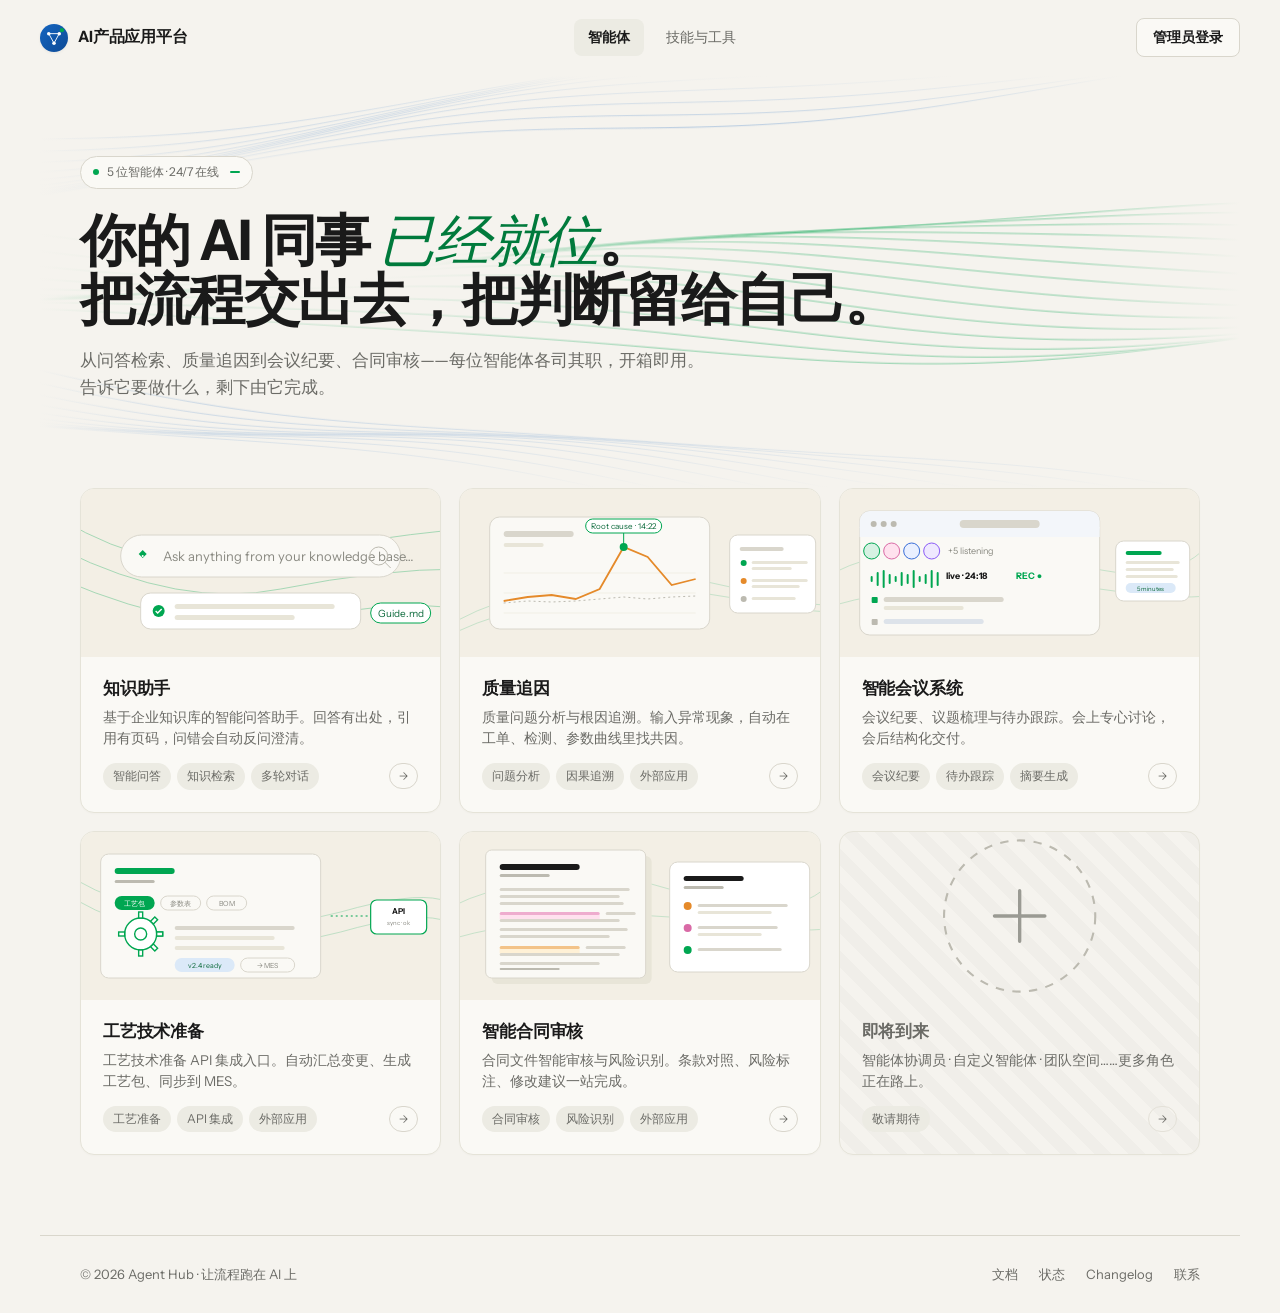
==== commit 583cff26: "feat: admin login modal with username/password, show/hide password, remember me, session persistence" ====
--- a/index.html
+++ b/index.html
@@ -164,6 +164,24 @@
   background: var(--bg2);
   border-color: var(--ink);
   color: var(--ink);
+}
+/* Logged-in state: avatar + username inline */
+.btn.admin.is-logged-in {
+  display: inline-flex;
+  align-items: center;
+  gap: 8px;
+  padding-left: 8px;
+}
+.btn.admin .admin-avatar {
+  width: 22px; height: 22px;
+  border-radius: 50%;
+  background: var(--brand);
+  color: #fff;
+  font-size: 11px;
+  font-weight: 700;
+  display: inline-flex;
+  align-items: center;
+  justify-content: center;
 }
 /* Ghost button — outline only, transparent background. */
 .btn.ghost {
@@ -573,6 +591,168 @@
 }
 .modal-close:hover { background: var(--bg2); color: var(--ink); border-color: var(--rule); }
 .modal-close svg { width: 16px; height: 16px; }
+
+/* ==========================================================================
+   Admin Login Modal
+   ========================================================================== */
+.admin-login-panel {
+  width: 420px;
+  max-width: 100%;
+  padding: 32px 32px 26px;
+}
+.admin-login-head {
+  text-align: center;
+  margin-bottom: 22px;
+}
+.admin-login-mark {
+  width: 52px; height: 52px;
+  border-radius: 14px;
+  background: var(--brand-soft);
+  color: var(--brand);
+  display: inline-flex;
+  align-items: center;
+  justify-content: center;
+  margin-bottom: 14px;
+}
+.admin-login-mark svg { width: 26px; height: 26px; }
+.admin-login-head h3 {
+  font-family: 'InstrumentSans', sans-serif;
+  font-size: 20px;
+  font-weight: 700;
+  margin: 0 0 6px;
+  color: var(--ink);
+}
+.admin-login-head p {
+  margin: 0;
+  font-size: 13px;
+  color: var(--muted);
+  line-height: 1.5;
+}
+.admin-login-form {
+  display: flex;
+  flex-direction: column;
+  gap: 14px;
+}
+.admin-login-field {
+  display: flex;
+  flex-direction: column;
+  gap: 6px;
+}
+.admin-login-label {
+  font-size: 12px;
+  font-weight: 600;
+  color: var(--ink2);
+}
+.admin-login-input {
+  display: flex;
+  align-items: center;
+  gap: 8px;
+  padding: 10px 12px;
+  border: 1px solid var(--rule);
+  border-radius: 8px;
+  background: var(--bg);
+  transition: border-color .15s ease, box-shadow .15s ease;
+}
+.admin-login-input:focus-within {
+  border-color: var(--brand);
+  box-shadow: 0 0 0 3px rgba(21, 101, 192, .12);
+}
+.admin-login-input svg {
+  width: 16px; height: 16px;
+  color: var(--muted);
+  flex: 0 0 auto;
+}
+.admin-login-input input {
+  flex: 1 1 auto;
+  border: none;
+  background: transparent;
+  outline: none;
+  font-family: inherit;
+  font-size: 14px;
+  color: var(--ink);
+  padding: 0;
+  min-width: 0;
+}
+.admin-login-input input::placeholder { color: var(--muted2); }
+/* Password reveal toggle */
+.admin-login-eye {
+  border: none;
+  background: transparent;
+  padding: 4px;
+  cursor: pointer;
+  color: var(--muted);
+  display: inline-flex;
+  align-items: center;
+  justify-content: center;
+  border-radius: 4px;
+  transition: color .15s ease, background .15s ease;
+  flex: 0 0 auto;
+}
+.admin-login-eye:hover { color: var(--ink); background: var(--bg2); }
+.admin-login-eye svg { width: 16px; height: 16px; }
+.admin-login-eye .eye-off { display: none; }
+.admin-login-eye[aria-pressed="true"] .eye-on  { display: none; }
+.admin-login-eye[aria-pressed="true"] .eye-off { display: inline-block; }
+.admin-login-error {
+  font-size: 12.5px;
+  color: var(--accent);
+  background: rgba(220, 38, 38, 0.06);
+  border: 1px solid rgba(220, 38, 38, 0.18);
+  border-radius: 6px;
+  padding: 8px 12px;
+  line-height: 1.45;
+}
+.admin-login-error.is-success-msg {
+  color: var(--accent);
+  background: rgba(0, 166, 81, 0.08);
+  border-color: rgba(0, 166, 81, 0.22);
+}
+.admin-login-foot {
+  display: flex;
+  align-items: center;
+  justify-content: space-between;
+  font-size: 12.5px;
+  margin-top: -2px;
+}
+.admin-login-remember {
+  display: inline-flex;
+  align-items: center;
+  gap: 6px;
+  color: var(--ink2);
+  cursor: pointer;
+  user-select: none;
+}
+.admin-login-remember input { accent-color: var(--brand); }
+.admin-login-forgot {
+  color: var(--brand);
+  text-decoration: none;
+  font-weight: 500;
+}
+.admin-login-forgot:hover { text-decoration: underline; }
+.admin-login-submit {
+  width: 100%;
+  height: 42px;
+  display: inline-flex;
+  align-items: center;
+  justify-content: center;
+  gap: 8px;
+  font-size: 14px;
+  margin-top: 4px;
+}
+.admin-login-submit svg { width: 14px; height: 14px; }
+.admin-login-submit:disabled { opacity: .7; cursor: wait; }
+.admin-login-hint {
+  text-align: center;
+  font-size: 11.5px;
+  color: var(--muted2);
+  margin: 4px 0 0;
+  font-family: 'SF Mono', Menlo, Consolas, monospace;
+}
+/* Success state when login completes */
+.admin-login-panel.is-success .admin-login-head .admin-login-mark {
+  background: rgba(0, 166, 81, 0.10);
+  color: var(--accent);
+}
 
 /* ---- Skill detail modal ---- */
 .skill-modal-panel {
@@ -1230,7 +1410,7 @@
     <a href="#skills"      class="nav-tab"        data-tab="skills">技能与工具</a>
   </nav>
   <div class="top-actions">
-    <a class="btn admin" href="#">管理员登录</a>
+    <button class="btn admin" id="admin-login-btn" type="button">管理员登录</button>
   </div>
 </header>
 
@@ -1820,6 +2000,79 @@
   </div>
 </div>
 
+<!-- ░░ Admin Login Modal ░░ -->
+<div class="modal" id="admin-login-modal" aria-hidden="true" role="dialog" aria-labelledby="admin-login-title">
+  <div class="modal-mask" data-modal-close></div>
+  <div class="modal-panel admin-login-panel">
+    <button class="modal-close" data-modal-close aria-label="关闭">
+      <svg viewBox="0 0 24 24" fill="none" stroke="currentColor" stroke-width="2" stroke-linecap="round">
+        <path d="M6 6l12 12M18 6L6 18"/>
+      </svg>
+    </button>
+
+    <header class="admin-login-head">
+      <div class="admin-login-mark" aria-hidden="true">
+        <svg viewBox="0 0 24 24" fill="none" stroke="currentColor" stroke-width="1.8" stroke-linecap="round" stroke-linejoin="round">
+          <path d="M12 2L4 6v6c0 5 3.5 9 8 10 4.5-1 8-5 8-10V6l-8-4z"/>
+          <path d="M9 12l2 2 4-4"/>
+        </svg>
+      </div>
+      <h3 id="admin-login-title">管理员登录</h3>
+      <p>使用管理员账号登录后台管理控制台。</p>
+    </header>
+
+    <form class="admin-login-form" id="admin-login-form" autocomplete="on" novalidate>
+      <label class="admin-login-field">
+        <span class="admin-login-label">账号</span>
+        <div class="admin-login-input">
+          <svg viewBox="0 0 24 24" fill="none" stroke="currentColor" stroke-width="1.8" stroke-linecap="round" stroke-linejoin="round" aria-hidden="true">
+            <circle cx="12" cy="8" r="4"/><path d="M4 21v-1a8 8 0 0 1 16 0v1"/>
+          </svg>
+          <input type="text" name="username" id="admin-login-username" autocomplete="username" placeholder="请输入管理员账号" required>
+        </div>
+      </label>
+
+      <label class="admin-login-field">
+        <span class="admin-login-label">密码</span>
+        <div class="admin-login-input">
+          <svg viewBox="0 0 24 24" fill="none" stroke="currentColor" stroke-width="1.8" stroke-linecap="round" stroke-linejoin="round" aria-hidden="true">
+            <rect x="4" y="11" width="16" height="10" rx="2"/><path d="M8 11V7a4 4 0 0 1 8 0v4"/>
+          </svg>
+          <input type="password" name="password" id="admin-login-password" autocomplete="current-password" placeholder="请输入密码" required>
+          <button type="button" class="admin-login-eye" id="admin-login-eye" aria-label="显示密码" aria-pressed="false">
+            <svg viewBox="0 0 24 24" fill="none" stroke="currentColor" stroke-width="1.8" stroke-linecap="round" stroke-linejoin="round" class="eye-on" aria-hidden="true">
+              <path d="M2 12s3.5-7 10-7 10 7 10 7-3.5 7-10 7S2 12 2 12z"/><circle cx="12" cy="12" r="3"/>
+            </svg>
+            <svg viewBox="0 0 24 24" fill="none" stroke="currentColor" stroke-width="1.8" stroke-linecap="round" stroke-linejoin="round" class="eye-off" aria-hidden="true">
+              <path d="M17.94 17.94A10.94 10.94 0 0 1 12 19c-6.5 0-10-7-10-7a18.5 18.5 0 0 1 4.06-5.06M9.9 4.24A10.94 10.94 0 0 1 12 4c6.5 0 10 7 10 7a18.5 18.5 0 0 1-2.16 3.19M1 1l22 22"/>
+              <path d="M14.12 14.12A3 3 0 1 1 9.88 9.88"/>
+            </svg>
+          </button>
+        </div>
+      </label>
+
+      <div class="admin-login-error" id="admin-login-error" hidden></div>
+
+      <div class="admin-login-foot">
+        <label class="admin-login-remember">
+          <input type="checkbox" id="admin-login-remember" checked>
+          <span>记住账号</span>
+        </label>
+        <a href="#" class="admin-login-forgot">忘记密码?</a>
+      </div>
+
+      <button type="submit" class="btn primary admin-login-submit" id="admin-login-submit">
+        <span>登录</span>
+        <svg viewBox="0 0 24 24" fill="none" stroke="currentColor" stroke-width="2" stroke-linecap="round" stroke-linejoin="round" aria-hidden="true">
+          <path d="M5 12h14M13 5l7 7-7 7"/>
+        </svg>
+      </button>
+
+      <p class="admin-login-hint">演示账号 · admin / admin123</p>
+    </form>
+  </div>
+</div>
+
 <script>
 /* =============================================================================
  * Tab switching (智能体中心 / 技能与工具)
@@ -2336,6 +2589,176 @@
 
 <script>
 /* =============================================================================
+ * Admin Login Modal
+ *
+ * Demo credentials (front-end only, no real auth):
+ *   admin / admin123
+ *   demo  / demo
+ *
+ * On success the modal animates out and the "管理员登录" button switches to
+ * the user's name. The session is kept in localStorage so the state survives
+ * a reload.
+ * ============================================================================= */
+(function () {
+  const loginModal   = document.getElementById('admin-login-modal');
+  const loginBtn     = document.getElementById('admin-login-btn');
+  const loginForm    = document.getElementById('admin-login-form');
+  const userInput    = document.getElementById('admin-login-username');
+  const passInput    = document.getElementById('admin-login-password');
+  const rememberChk  = document.getElementById('admin-login-remember');
+  const eyeBtn       = document.getElementById('admin-login-eye');
+  const errorBox     = document.getElementById('admin-login-error');
+  const submitBtn    = document.getElementById('admin-login-submit');
+
+  if (!loginModal || !loginBtn) return;
+
+  /* Demo credential store. In production this would be a server endpoint. */
+  const ACCOUNTS = {
+    admin: 'admin123',
+    demo:  'demo'
+  };
+  const SESSION_KEY = 'agent-portal.admin.session';
+
+  /* ---- Session helpers ---- */
+  function getSession() {
+    try { return JSON.parse(localStorage.getItem(SESSION_KEY) || 'null'); }
+    catch (e) { return null; }
+  }
+  function setSession(s) {
+    if (s) localStorage.setItem(SESSION_KEY, JSON.stringify(s));
+    else   localStorage.removeItem(SESSION_KEY);
+  }
+
+  /* Reflect logged-in state on the header button. */
+  function paintLoginButton() {
+    const s = getSession();
+    if (s && s.username) {
+      loginBtn.classList.add('is-logged-in');
+      loginBtn.innerHTML = `<span class="admin-avatar">${escapeHtml((s.username[0] || 'A').toUpperCase())}</span>${escapeHtml(s.username)}`;
+      loginBtn.setAttribute('aria-label', `已登录 · ${s.username}（点击登出）`);
+    } else {
+      loginBtn.classList.remove('is-logged-in');
+      loginBtn.textContent = '管理员登录';
+      loginBtn.setAttribute('aria-label', '管理员登录');
+    }
+  }
+
+  function escapeHtml(s) {
+    return String(s).replace(/[&<>"']/g, c => ({
+      '&': '&amp;', '<': '&lt;', '>': '&gt;', '"': '&quot;', "'": '&#39;'
+    }[c]));
+  }
+
+  /* ---- Open / close ---- */
+  function openLoginModal() {
+    errorBox.hidden = true;
+    errorBox.textContent = '';
+    /* Prefill username from "remember me" if present */
+    const remembered = localStorage.getItem('agent-portal.admin.username');
+    if (remembered) userInput.value = remembered;
+    rememberChk.checked = !!remembered;
+    loginModal.classList.add('is-open');
+    loginModal.setAttribute('aria-hidden', 'false');
+    setTimeout(() => userInput.focus(), 50);
+  }
+  function closeLoginModal() {
+    loginModal.classList.remove('is-open');
+    loginModal.setAttribute('aria-hidden', 'true');
+    loginForm.reset();
+    errorBox.hidden = true;
+    /* Reset password visibility toggle */
+    eyeBtn.setAttribute('aria-pressed', 'false');
+    passInput.type = 'password';
+  }
+  function logout() {
+    setSession(null);
+    paintLoginButton();
+  }
+
+  /* ---- Events ---- */
+  loginBtn.addEventListener('click', () => {
+    const s = getSession();
+    if (s && s.username) {
+      if (confirm(`当前已登录为 “${s.username}”，是否登出?`)) logout();
+    } else {
+      openLoginModal();
+    }
+  });
+  loginModal.querySelectorAll('[data-modal-close]').forEach(el => {
+    el.addEventListener('click', closeLoginModal);
+  });
+  /* ESC closes */
+  window.addEventListener('keydown', e => {
+    if (e.key === 'Escape' && loginModal.classList.contains('is-open')) {
+      closeLoginModal();
+    }
+  });
+  /* Submit */
+  loginForm.addEventListener('submit', e => {
+    e.preventDefault();
+    const username = userInput.value.trim();
+    const password = passInput.value;
+    if (!username || !password) {
+      showError('请输入账号和密码。');
+      return;
+    }
+    /* Mimic server round-trip */
+    submitBtn.disabled = true;
+    const originalText = submitBtn.querySelector('span').textContent;
+    submitBtn.querySelector('span').textContent = '登录中…';
+    setTimeout(() => {
+      submitBtn.disabled = false;
+      submitBtn.querySelector('span').textContent = originalText;
+      const expected = ACCOUNTS[username];
+      if (expected && expected === password) {
+        /* Persist session */
+        const session = { username, loggedInAt: Date.now() };
+        setSession(session);
+        if (rememberChk.checked) {
+          localStorage.setItem('agent-portal.admin.username', username);
+        } else {
+          localStorage.removeItem('agent-portal.admin.username');
+        }
+        loginModal.querySelector('.admin-login-panel').classList.add('is-success');
+        showSuccess(`欢迎，${username}！`);
+        setTimeout(() => {
+          closeLoginModal();
+          paintLoginButton();
+          loginModal.querySelector('.admin-login-panel').classList.remove('is-success');
+        }, 700);
+      } else {
+        showError('账号或密码错误，请重试。');
+      }
+    }, 350);
+  });
+  /* Password reveal toggle */
+  eyeBtn.addEventListener('click', () => {
+    const showing = eyeBtn.getAttribute('aria-pressed') === 'true';
+    const next = !showing;
+    eyeBtn.setAttribute('aria-pressed', String(next));
+    eyeBtn.setAttribute('aria-label', next ? '隐藏密码' : '显示密码');
+    passInput.type = next ? 'text' : 'password';
+  });
+
+  /* ---- Inline error / success message helpers ---- */
+  function showError(msg) {
+    errorBox.hidden = false;
+    errorBox.textContent = msg;
+    errorBox.classList.remove('is-success-msg');
+  }
+  function showSuccess(msg) {
+    errorBox.hidden = false;
+    errorBox.textContent = msg;
+    errorBox.classList.add('is-success-msg');
+  }
+
+  /* Initial paint from stored session */
+  paintLoginButton();
+})();
+</script>
+
+<script>
+/* =============================================================================
  * FloatingLines (React Bits–style)
  * 3 stacked sine-wave layers; mouse bends nearby lines; subtle parallax.
  * Site palette: greens #7bd0a3 / #2db371 / #00a651
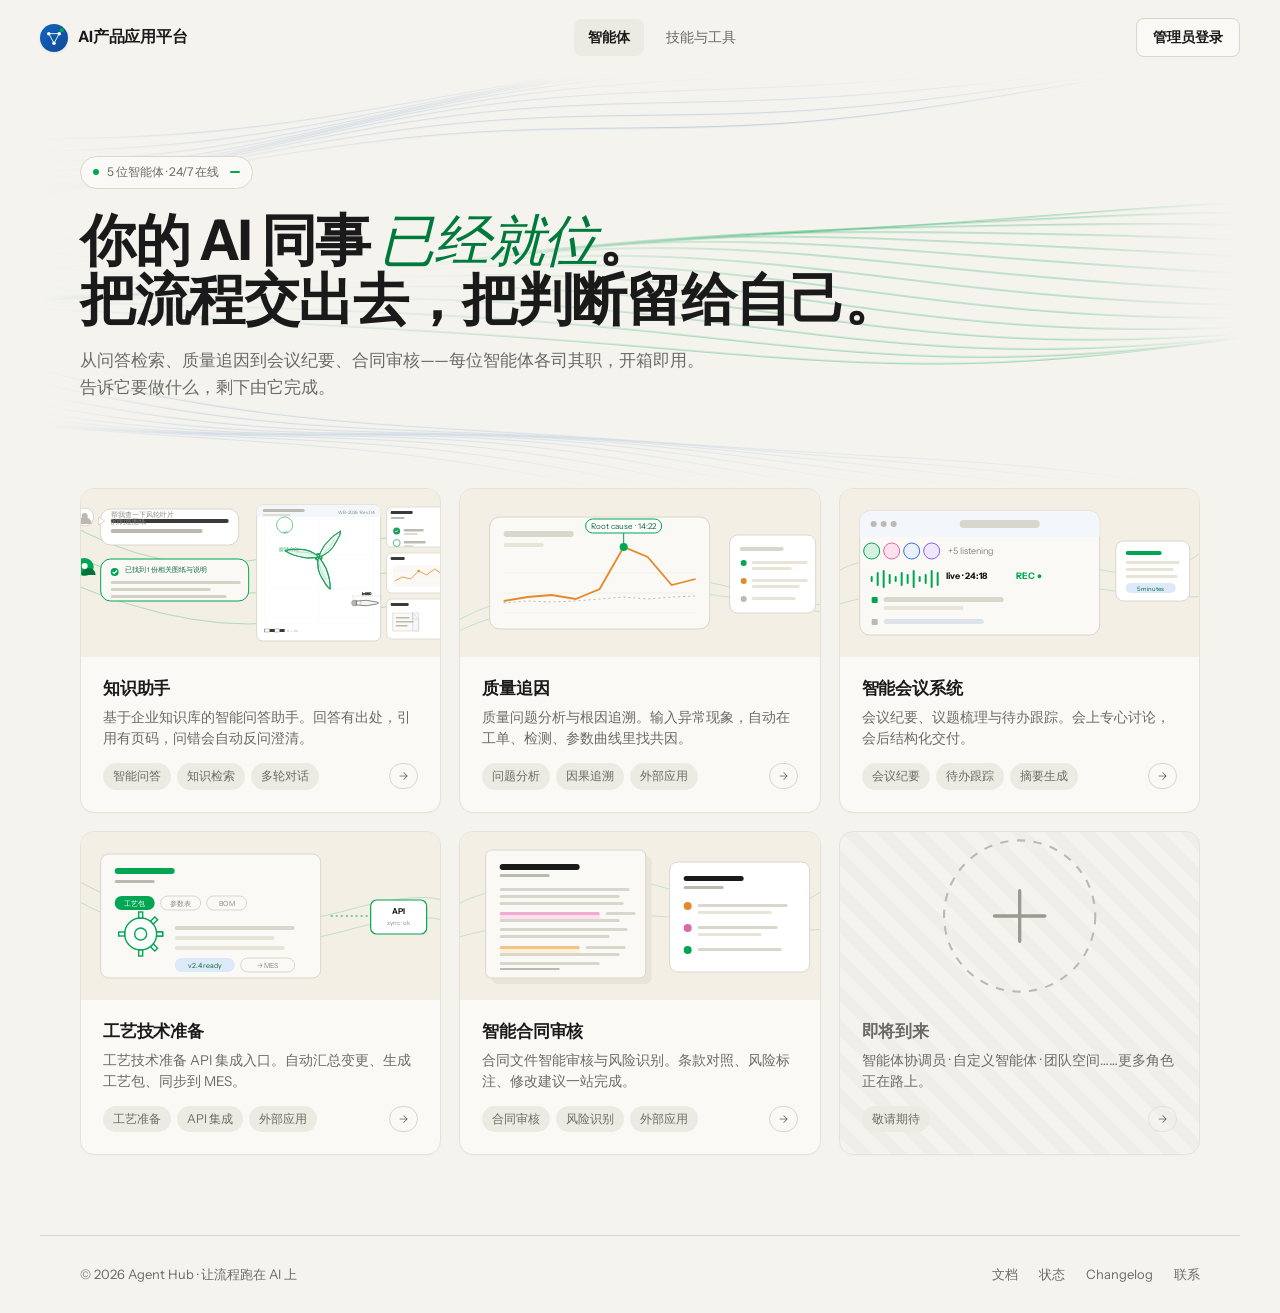
==== commit a5f03155: "feat: agent-1 illustration rewritten — user query + wind-turbine blade drawing + supporting skeleton" ====
--- a/index.html
+++ b/index.html
@@ -1434,40 +1434,186 @@
 
   <div class="agents">
 
-    <!-- 1 · 知识助手 (featured) — 语义化插图：搜索框 + 答案气泡 -->
+    <!-- 1 · 知识助手 (featured) — 语义化插图：提问 + 风轮叶片图纸 + 辅助骨架图 -->
     <div class="agent-card" onclick="void(0)">
       <div class="agent-illu">
         <svg viewBox="0 0 400 168" xmlns="http://www.w3.org/2000/svg" preserveAspectRatio="xMidYMid slice">
           <!-- decorative green lines bg -->
-          <g fill="none" stroke="#00a651" stroke-width="0.7" opacity="0.45">
+          <g fill="none" stroke="#00a651" stroke-width="0.7" opacity="0.40">
             <path d="M0,30 Q100,90 200,70 T400,40"/>
             <path d="M0,60 Q120,120 220,100 T400,80"/>
             <path d="M0,90 Q140,150 240,130 T400,120"/>
           </g>
-          <!-- search input -->
-          <g transform="translate(60,46)">
-            <rect width="280" height="42" rx="21" fill="#faf9f5" stroke="#d9d6cc" stroke-width="1"/>
-            <g transform="translate(18,21)">
-              <path d="M0,-2 L4,-6 L8,-2 L4,2 Z" fill="#00a651"/>
-              <circle cx="4" cy="0" r="1" fill="#fff"/>
+
+          <!-- ░░ 左侧：用户提问气泡 ░░ -->
+          <g transform="translate(14,18)">
+            <!-- 用户头像 -->
+            <circle cx="10" cy="10" r="9" fill="#fff" stroke="#d9d6cc" stroke-width="1"/>
+            <path d="M3,17 a7,7 0 0 1 14,0" fill="#bcbab0"/>
+            <circle cx="10" cy="9" r="3" fill="#bcbab0"/>
+            <!-- 提问气泡 -->
+            <g transform="translate(26,2)">
+              <rect width="138" height="36" rx="10" fill="#fff" stroke="#d9d6cc" stroke-width="1"/>
+              <path d="M-2,8 L4,12 L-2,16 Z" fill="#fff" stroke="#d9d6cc" stroke-width="1"/>
+              <!-- 模拟两行文本条 -->
+              <rect x="10" y="10" width="118" height="4" rx="2" fill="#3a3a36"/>
+              <rect x="10" y="20" width="92"  height="4" rx="2" fill="#bcbab0"/>
+              <!-- 真实文本 -->
+              <text x="10" y="8" font-family="InstrumentSans,sans-serif" font-size="7" fill="#8a8a82">帮我查一下风轮叶片</text>
+              <text x="10" y="15" font-family="InstrumentSans,sans-serif" font-size="7" fill="#8a8a82">的制造图纸</text>
             </g>
-            <text x="42" y="26" font-family="InstrumentSans,sans-serif" font-size="13" fill="#8a8a82">Ask anything from your knowledge base…</text>
-            <circle cx="258" cy="21" r="9" fill="none" stroke="#bcbab0" stroke-width="1"/>
-            <path d="M264,27 L270,33" stroke="#bcbab0" stroke-width="1" fill="none"/>
           </g>
-          <!-- answer bubble -->
-          <g transform="translate(80,104)">
-            <rect width="220" height="36" rx="10" fill="#fff" stroke="#d9d6cc" stroke-width="1"/>
-            <circle cx="18" cy="18" r="6" fill="#00a651"/>
-            <path d="M15,18 L17,20 L21,16" stroke="#fff" stroke-width="1.4" fill="none"/>
-            <rect x="34" y="11" width="160" height="5" rx="2.5" fill="#e8e5d8"/>
-            <rect x="34" y="22" width="120" height="5" rx="2.5" fill="#e8e5d8"/>
-            <rect x="34" y="30" width="0" height="0"/>
+
+          <!-- ░░ 助手回答气泡 ░░ -->
+          <g transform="translate(14,68)">
+            <circle cx="10" cy="10" r="9" fill="#00a651"/>
+            <path d="M7,18 a7,7 0 0 1 14,0" fill="#00733a"/>
+            <circle cx="10" cy="9" r="3" fill="#fff"/>
+            <g transform="translate(26,2)">
+              <rect width="148" height="42" rx="10" fill="#faf9f5" stroke="#00a651" stroke-width="1"/>
+              <circle cx="14" cy="13" r="4" fill="#00a651"/>
+              <path d="M12,13 l1.5,1.5 l3,-3" stroke="#fff" stroke-width="1.2" fill="none"/>
+              <text x="24" y="13" font-family="InstrumentSans,sans-serif" font-size="6.5" fill="#0e6b3d">已找到 1 份相关图纸与说明</text>
+              <!-- 装饰文本条 -->
+              <rect x="10" y="22" width="130" height="3" rx="1.5" fill="#d4d2c5"/>
+              <rect x="10" y="29" width="100" height="3" rx="1.5" fill="#d4d2c5"/>
+              <rect x="10" y="36" width="116" height="3" rx="1.5" fill="#d4d2c5"/>
+            </g>
           </g>
-          <!-- source chip -->
-          <g transform="translate(310,114)">
-            <rect width="60" height="20" rx="10" fill="#fff" stroke="#00a651" stroke-width="1"/>
-            <text x="30" y="14" font-family="InstrumentSans,sans-serif" font-size="10" fill="#0e6b3d" text-anchor="middle">Guide.md</text>
+
+          <!-- ░░ 中央：风轮叶片设计图纸 ░░ -->
+          <g transform="translate(196,16)">
+            <!-- 图纸边框 -->
+            <rect width="124" height="136" rx="6" fill="#fff" stroke="#d9d6cc" stroke-width="1"/>
+            <!-- 图纸标题栏 -->
+            <rect x="0" y="0" width="124" height="12" rx="6" fill="#f3f6fa"/>
+            <rect x="0" y="6" width="124" height="6" fill="#f3f6fa"/>
+            <rect x="6" y="4" width="42" height="3" rx="1.5" fill="#bcbab0"/>
+            <rect x="6" y="9" width="28" height="2" rx="1"   fill="#e0ddd0"/>
+            <text x="118" y="9" font-family="InstrumentSans,sans-serif" font-size="4.5" fill="#8a8a82" text-anchor="end">WB-2026 · Rev.04</text>
+            <!-- 图纸网格 (淡淡的辅助线) -->
+            <g stroke="#eae7da" stroke-width="0.3" stroke-dasharray="1 1">
+              <line x1="8"   y1="14" x2="8"   y2="118"/>
+              <line x1="62"  y1="14" x2="62"  y2="118"/>
+              <line x1="116" y1="14" x2="116" y2="118"/>
+              <line x1="8"  y1="14"  x2="116" y2="14"/>
+              <line x1="8"  y1="50"  x2="116" y2="50"/>
+              <line x1="8"  y1="84"  x2="116" y2="84"/>
+              <line x1="8"  y1="118" x2="116" y2="118"/>
+            </g>
+
+            <!-- 风轮叶片俯视图 (主图) -->
+            <g transform="translate(62,52)" fill="none" stroke="#1f9f5b" stroke-width="1" stroke-linejoin="round" stroke-linecap="round">
+              <!-- 中心轮毂 -->
+              <circle cx="0" cy="0" r="4" fill="#1f9f5b" stroke="none"/>
+              <circle cx="0" cy="0" r="2" fill="#fff" stroke="none"/>
+              <!-- 三支叶片 -->
+              <path d="M0,0 Q12,-3 18,-16 Q22,-22 22,-26 Q14,-22 6,-12 Q2,-6 0,0 Z" fill="#e9f5ee"/>
+              <g transform="rotate(120)">
+                <path d="M0,0 Q12,-3 18,-16 Q22,-22 22,-26 Q14,-22 6,-12 Q2,-6 0,0 Z" fill="#e9f5ee"/>
+              </g>
+              <g transform="rotate(240)">
+                <path d="M0,0 Q12,-3 18,-16 Q22,-22 22,-26 Q14,-22 6,-12 Q2,-6 0,0 Z" fill="#e9f5ee"/>
+              </g>
+              <!-- 轮廓描边 -->
+              <path d="M0,0 Q12,-3 18,-16 Q22,-22 22,-26 Q14,-22 6,-12 Q2,-6 0,0 Z"/>
+              <g transform="rotate(120)">
+                <path d="M0,0 Q12,-3 18,-16 Q22,-22 22,-26 Q14,-22 6,-12 Q2,-6 0,0 Z"/>
+              </g>
+              <g transform="rotate(240)">
+                <path d="M0,0 Q12,-3 18,-16 Q22,-22 22,-26 Q14,-22 6,-12 Q2,-6 0,0 Z"/>
+              </g>
+              <!-- 叶片刻线 (内部结构示意) -->
+              <g stroke="#7bd0a3" stroke-width="0.5" stroke-dasharray="1.5 1">
+                <path d="M2,-1 Q10,-6 16,-18"/>
+                <g transform="rotate(120)"><path d="M2,-1 Q10,-6 16,-18"/></g>
+                <g transform="rotate(240)"><path d="M2,-1 Q10,-6 16,-18"/></g>
+              </g>
+            </g>
+
+            <!-- 叶片侧视图 (小图，右下) -->
+            <g transform="translate(98,98)" fill="none" stroke="#3a3a36" stroke-width="0.6" stroke-linecap="round" stroke-linejoin="round">
+              <!-- 叶根 -->
+              <circle cx="0" cy="0" r="3" fill="#bcbab0" stroke="#8a8a82"/>
+              <!-- 叶片剖面 -->
+              <path d="M2,-2 Q12,-4 22,-1 Q26,0 22,1 Q12,4 2,2 Z" fill="#f0f8f4"/>
+              <!-- 最大厚度弦线 -->
+              <line x1="6" y1="-3" x2="6" y2="3" stroke="#e58a2a" stroke-width="0.5" stroke-dasharray="1 1"/>
+              <!-- 尺寸标注 -->
+              <line x1="-2" y1="-7" x2="26" y2="-7" stroke="#bcbab0" stroke-width="0.3"/>
+              <line x1="-2" y1="-7" x2="-2" y2="-4" stroke="#bcbab0" stroke-width="0.3"/>
+              <line x1="26" y1="-7" x2="26" y2="-4" stroke="#bcbab0" stroke-width="0.3"/>
+              <text x="12" y="-8" font-family="InstrumentSans,sans-serif" font-size="3.5" fill="#8a8a82" text-anchor="middle">L=860</text>
+            </g>
+
+            <!-- 标注：旋转方向 -->
+            <g transform="translate(28,28)" fill="none" stroke="#1f9f5b" stroke-width="0.6">
+              <path d="M0,0 a8,8 0 1 1 0.01,0" />
+              <path d="M-1,-1 l2,1 l1,-2" stroke-linecap="round"/>
+            </g>
+            <text x="22" y="46" font-family="InstrumentSans,sans-serif" font-size="4.5" fill="#1f9f5b">旋转方向</text>
+
+            <!-- 比例尺 -->
+            <g transform="translate(8,124)">
+              <rect width="20" height="3" fill="#3a3a36"/>
+              <rect x="0" y="0" width="5" height="3" fill="#fff" stroke="#3a3a36" stroke-width="0.3"/>
+              <rect x="10" y="0" width="5" height="3" fill="#fff" stroke="#3a3a36" stroke-width="0.3"/>
+              <text x="22" y="3" font-family="InstrumentSans,sans-serif" font-size="3" fill="#8a8a82">0 — 1m</text>
+            </g>
+          </g>
+
+          <!-- ░░ 右侧：辅助骨架图 (工艺 / 检测 / 文档) ░░ -->
+          <g transform="translate(326,18)">
+            <!-- 骨架图 1: 工艺流程 -->
+            <g transform="translate(0,0)">
+              <rect width="62" height="40" rx="5" fill="#fff" stroke="#d9d6cc" stroke-width="0.8"/>
+              <rect x="4" y="4" width="22" height="3" rx="1" fill="#3a3a36"/>
+              <rect x="4" y="10" width="14" height="2" rx="1" fill="#bcbab0"/>
+              <!-- 工艺节点 -->
+              <g transform="translate(4,18)">
+                <circle cx="6" cy="6" r="3.5" fill="#1f9f5b"/>
+                <path d="M4.5,6 l1,1 l2,-2" stroke="#fff" stroke-width="0.7" fill="none"/>
+                <rect x="13" y="4" width="20" height="2.5" rx="1" fill="#bcbab0"/>
+                <rect x="13" y="8" width="14" height="2" rx="1" fill="#e0ddd0"/>
+              </g>
+              <g transform="translate(4,30)">
+                <circle cx="6" cy="6" r="3.5" fill="#fff" stroke="#1f9f5b" stroke-width="0.7"/>
+                <rect x="13" y="4" width="22" height="2.5" rx="1" fill="#bcbab0"/>
+                <rect x="13" y="8" width="10" height="2" rx="1" fill="#e0ddd0"/>
+              </g>
+            </g>
+
+            <!-- 骨架图 2: 检测数据 -->
+            <g transform="translate(0,46)">
+              <rect width="62" height="40" rx="5" fill="#fff" stroke="#d9d6cc" stroke-width="0.8"/>
+              <rect x="4" y="4" width="14" height="3" rx="1" fill="#3a3a36"/>
+              <!-- mini 折线 -->
+              <g transform="translate(6,12)">
+                <rect width="50" height="22" rx="2" fill="#faf9f5"/>
+                <g stroke="#eae7da" stroke-width="0.3">
+                  <line x1="0" y1="6"  x2="50" y2="6"/>
+                  <line x1="0" y1="12" x2="50" y2="12"/>
+                  <line x1="0" y1="18" x2="50" y2="18"/>
+                </g>
+                <polyline points="2,16 10,12 18,14 26,6 34,10 42,4 48,8" fill="none" stroke="#e58a2a" stroke-width="0.8"/>
+                <circle cx="26" cy="6" r="1.2" fill="#e58a2a"/>
+              </g>
+            </g>
+
+            <!-- 骨架图 3: 文档/规范 -->
+            <g transform="translate(0,92)">
+              <rect width="62" height="40" rx="5" fill="#fff" stroke="#d9d6cc" stroke-width="0.8"/>
+              <rect x="4" y="4" width="18" height="3" rx="1" fill="#3a3a36"/>
+              <!-- 文档图标 -->
+              <g transform="translate(6,14)">
+                <path d="M0,0 h26 v18 h-26 z" fill="#faf9f5" stroke="#bcbab0" stroke-width="0.4"/>
+                <path d="M20,0 l6,6 v12 h-6 z" fill="#f3f6fa" stroke="#bcbab0" stroke-width="0.4"/>
+                <path d="M20,0 v6 h6" fill="none" stroke="#bcbab0" stroke-width="0.4"/>
+                <rect x="3"  y="4"  width="14" height="1.5" rx="0.75" fill="#bcbab0"/>
+                <rect x="3"  y="8"  width="18" height="1.5" rx="0.75" fill="#bcbab0"/>
+                <rect x="3"  y="12" width="12" height="1.5" rx="0.75" fill="#bcbab0"/>
+              </g>
+            </g>
           </g>
         </svg>
       </div>
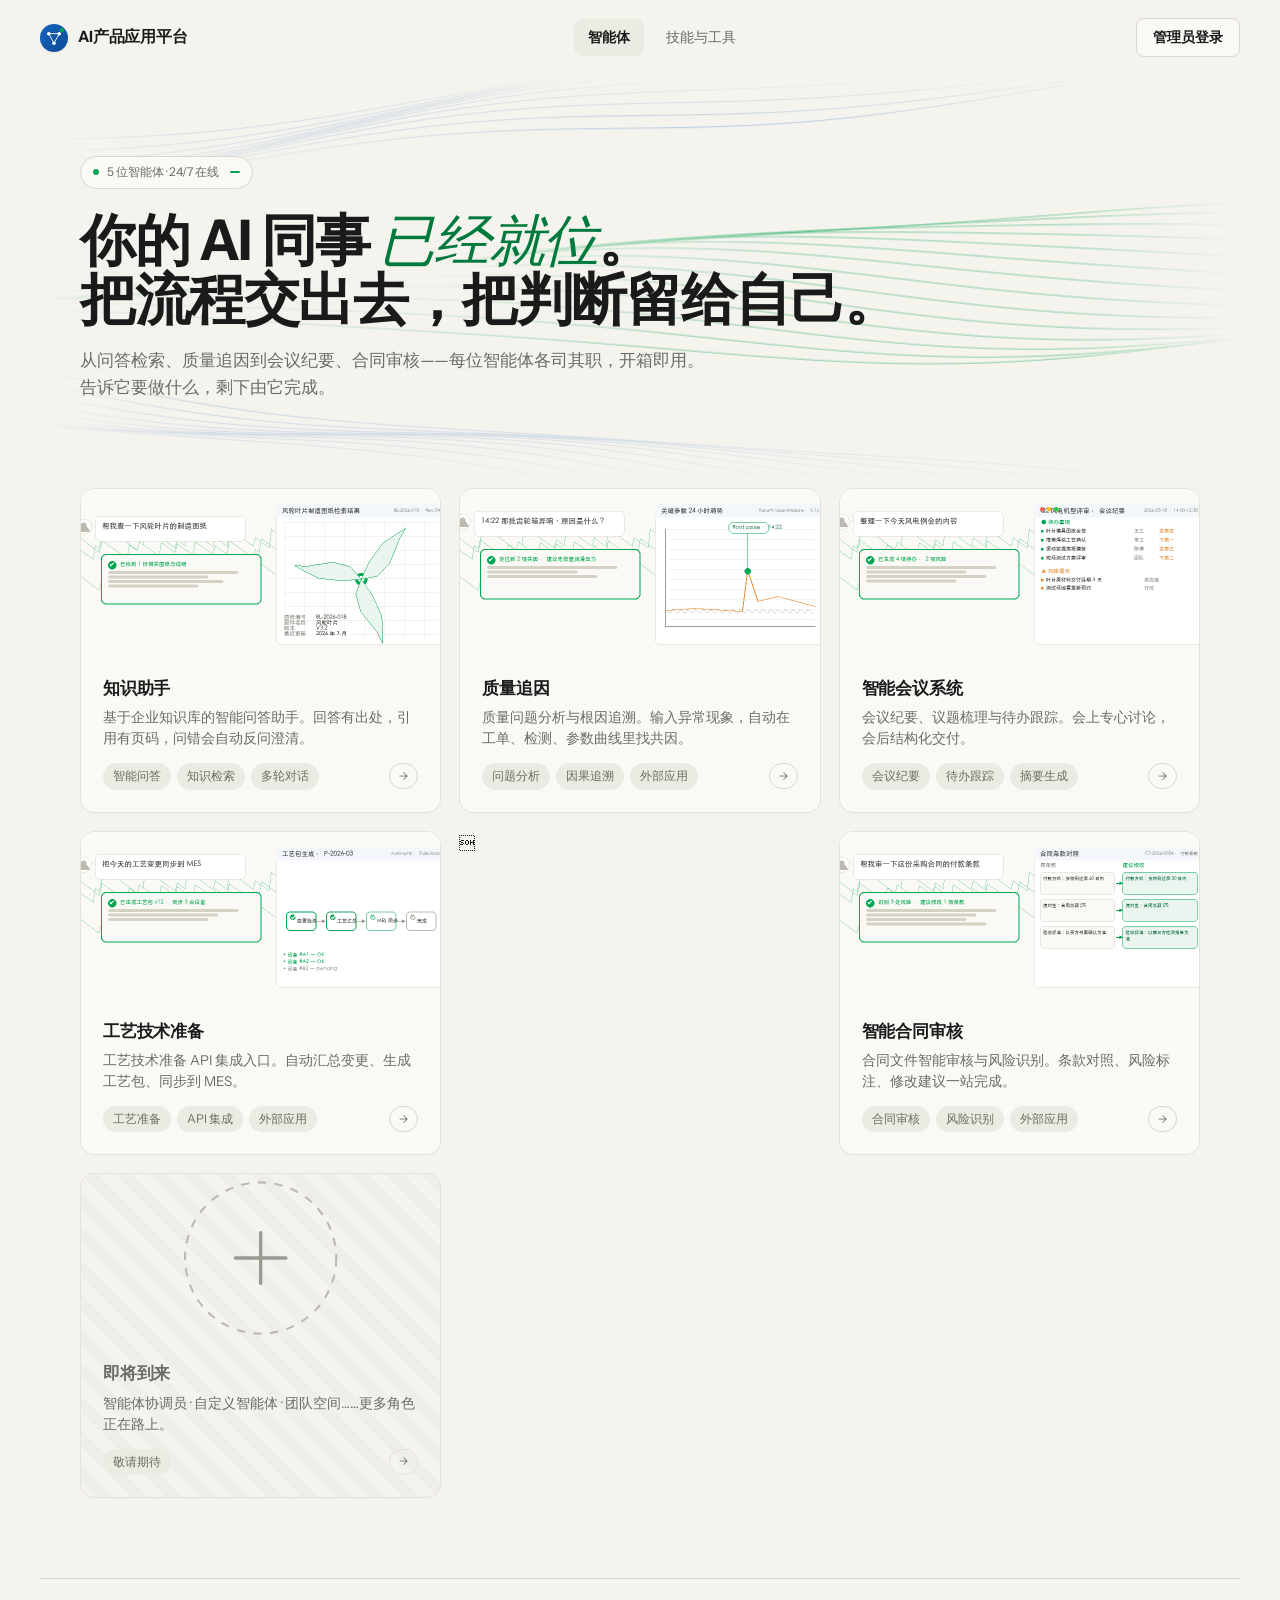
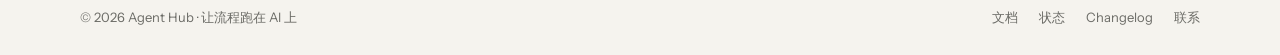
==== commit 2d4844f1: "refactor: replace inline agent illustrations with raster images under assets/agents/" ====
--- a/index.html
+++ b/index.html
@@ -1209,7 +1209,16 @@
   background: #f3efe5;
   overflow: hidden;
 }
-.agent-illu svg { width: 100%; height: 100%; display: block; }
+/* Illustrations are loaded as raster images from /assets/agents/.
+   Keep the same visual sizing as the previous inline SVGs. */
+.agent-illu img,
+.agent-illu svg {
+  width: 100%;
+  height: 100%;
+  display: block;
+  object-fit: cover;
+  object-position: center;
+}
 .agent-card.featured .agent-illu { background: #e8eef7; }
 
 .agent-body {
@@ -1434,188 +1443,13 @@
 
   <div class="agents">
 
-    <!-- 1 · 知识助手 (featured) — 语义化插图：提问 + 风轮叶片图纸 + 辅助骨架图 -->
+    <!-- 1 · 知识助手 (featured) — 提问 + 风轮叶片制造图纸检索结果 -->
     <div class="agent-card" onclick="void(0)">
       <div class="agent-illu">
-        <svg viewBox="0 0 400 168" xmlns="http://www.w3.org/2000/svg" preserveAspectRatio="xMidYMid slice">
-          <!-- decorative green lines bg -->
-          <g fill="none" stroke="#00a651" stroke-width="0.7" opacity="0.40">
-            <path d="M0,30 Q100,90 200,70 T400,40"/>
-            <path d="M0,60 Q120,120 220,100 T400,80"/>
-            <path d="M0,90 Q140,150 240,130 T400,120"/>
-          </g>
-
-          <!-- ░░ 左侧：用户提问气泡 ░░ -->
-          <g transform="translate(14,18)">
-            <!-- 用户头像 -->
-            <circle cx="10" cy="10" r="9" fill="#fff" stroke="#d9d6cc" stroke-width="1"/>
-            <path d="M3,17 a7,7 0 0 1 14,0" fill="#bcbab0"/>
-            <circle cx="10" cy="9" r="3" fill="#bcbab0"/>
-            <!-- 提问气泡 -->
-            <g transform="translate(26,2)">
-              <rect width="138" height="36" rx="10" fill="#fff" stroke="#d9d6cc" stroke-width="1"/>
-              <path d="M-2,8 L4,12 L-2,16 Z" fill="#fff" stroke="#d9d6cc" stroke-width="1"/>
-              <!-- 模拟两行文本条 -->
-              <rect x="10" y="10" width="118" height="4" rx="2" fill="#3a3a36"/>
-              <rect x="10" y="20" width="92"  height="4" rx="2" fill="#bcbab0"/>
-              <!-- 真实文本 -->
-              <text x="10" y="8" font-family="InstrumentSans,sans-serif" font-size="7" fill="#8a8a82">帮我查一下风轮叶片</text>
-              <text x="10" y="15" font-family="InstrumentSans,sans-serif" font-size="7" fill="#8a8a82">的制造图纸</text>
-            </g>
-          </g>
-
-          <!-- ░░ 助手回答气泡 ░░ -->
-          <g transform="translate(14,68)">
-            <circle cx="10" cy="10" r="9" fill="#00a651"/>
-            <path d="M7,18 a7,7 0 0 1 14,0" fill="#00733a"/>
-            <circle cx="10" cy="9" r="3" fill="#fff"/>
-            <g transform="translate(26,2)">
-              <rect width="148" height="42" rx="10" fill="#faf9f5" stroke="#00a651" stroke-width="1"/>
-              <circle cx="14" cy="13" r="4" fill="#00a651"/>
-              <path d="M12,13 l1.5,1.5 l3,-3" stroke="#fff" stroke-width="1.2" fill="none"/>
-              <text x="24" y="13" font-family="InstrumentSans,sans-serif" font-size="6.5" fill="#0e6b3d">已找到 1 份相关图纸与说明</text>
-              <!-- 装饰文本条 -->
-              <rect x="10" y="22" width="130" height="3" rx="1.5" fill="#d4d2c5"/>
-              <rect x="10" y="29" width="100" height="3" rx="1.5" fill="#d4d2c5"/>
-              <rect x="10" y="36" width="116" height="3" rx="1.5" fill="#d4d2c5"/>
-            </g>
-          </g>
-
-          <!-- ░░ 中央：风轮叶片设计图纸 ░░ -->
-          <g transform="translate(196,16)">
-            <!-- 图纸边框 -->
-            <rect width="124" height="136" rx="6" fill="#fff" stroke="#d9d6cc" stroke-width="1"/>
-            <!-- 图纸标题栏 -->
-            <rect x="0" y="0" width="124" height="12" rx="6" fill="#f3f6fa"/>
-            <rect x="0" y="6" width="124" height="6" fill="#f3f6fa"/>
-            <rect x="6" y="4" width="42" height="3" rx="1.5" fill="#bcbab0"/>
-            <rect x="6" y="9" width="28" height="2" rx="1"   fill="#e0ddd0"/>
-            <text x="118" y="9" font-family="InstrumentSans,sans-serif" font-size="4.5" fill="#8a8a82" text-anchor="end">WB-2026 · Rev.04</text>
-            <!-- 图纸网格 (淡淡的辅助线) -->
-            <g stroke="#eae7da" stroke-width="0.3" stroke-dasharray="1 1">
-              <line x1="8"   y1="14" x2="8"   y2="118"/>
-              <line x1="62"  y1="14" x2="62"  y2="118"/>
-              <line x1="116" y1="14" x2="116" y2="118"/>
-              <line x1="8"  y1="14"  x2="116" y2="14"/>
-              <line x1="8"  y1="50"  x2="116" y2="50"/>
-              <line x1="8"  y1="84"  x2="116" y2="84"/>
-              <line x1="8"  y1="118" x2="116" y2="118"/>
-            </g>
-
-            <!-- 风轮叶片俯视图 (主图) -->
-            <g transform="translate(62,52)" fill="none" stroke="#1f9f5b" stroke-width="1" stroke-linejoin="round" stroke-linecap="round">
-              <!-- 中心轮毂 -->
-              <circle cx="0" cy="0" r="4" fill="#1f9f5b" stroke="none"/>
-              <circle cx="0" cy="0" r="2" fill="#fff" stroke="none"/>
-              <!-- 三支叶片 -->
-              <path d="M0,0 Q12,-3 18,-16 Q22,-22 22,-26 Q14,-22 6,-12 Q2,-6 0,0 Z" fill="#e9f5ee"/>
-              <g transform="rotate(120)">
-                <path d="M0,0 Q12,-3 18,-16 Q22,-22 22,-26 Q14,-22 6,-12 Q2,-6 0,0 Z" fill="#e9f5ee"/>
-              </g>
-              <g transform="rotate(240)">
-                <path d="M0,0 Q12,-3 18,-16 Q22,-22 22,-26 Q14,-22 6,-12 Q2,-6 0,0 Z" fill="#e9f5ee"/>
-              </g>
-              <!-- 轮廓描边 -->
-              <path d="M0,0 Q12,-3 18,-16 Q22,-22 22,-26 Q14,-22 6,-12 Q2,-6 0,0 Z"/>
-              <g transform="rotate(120)">
-                <path d="M0,0 Q12,-3 18,-16 Q22,-22 22,-26 Q14,-22 6,-12 Q2,-6 0,0 Z"/>
-              </g>
-              <g transform="rotate(240)">
-                <path d="M0,0 Q12,-3 18,-16 Q22,-22 22,-26 Q14,-22 6,-12 Q2,-6 0,0 Z"/>
-              </g>
-              <!-- 叶片刻线 (内部结构示意) -->
-              <g stroke="#7bd0a3" stroke-width="0.5" stroke-dasharray="1.5 1">
-                <path d="M2,-1 Q10,-6 16,-18"/>
-                <g transform="rotate(120)"><path d="M2,-1 Q10,-6 16,-18"/></g>
-                <g transform="rotate(240)"><path d="M2,-1 Q10,-6 16,-18"/></g>
-              </g>
-            </g>
-
-            <!-- 叶片侧视图 (小图，右下) -->
-            <g transform="translate(98,98)" fill="none" stroke="#3a3a36" stroke-width="0.6" stroke-linecap="round" stroke-linejoin="round">
-              <!-- 叶根 -->
-              <circle cx="0" cy="0" r="3" fill="#bcbab0" stroke="#8a8a82"/>
-              <!-- 叶片剖面 -->
-              <path d="M2,-2 Q12,-4 22,-1 Q26,0 22,1 Q12,4 2,2 Z" fill="#f0f8f4"/>
-              <!-- 最大厚度弦线 -->
-              <line x1="6" y1="-3" x2="6" y2="3" stroke="#e58a2a" stroke-width="0.5" stroke-dasharray="1 1"/>
-              <!-- 尺寸标注 -->
-              <line x1="-2" y1="-7" x2="26" y2="-7" stroke="#bcbab0" stroke-width="0.3"/>
-              <line x1="-2" y1="-7" x2="-2" y2="-4" stroke="#bcbab0" stroke-width="0.3"/>
-              <line x1="26" y1="-7" x2="26" y2="-4" stroke="#bcbab0" stroke-width="0.3"/>
-              <text x="12" y="-8" font-family="InstrumentSans,sans-serif" font-size="3.5" fill="#8a8a82" text-anchor="middle">L=860</text>
-            </g>
-
-            <!-- 标注：旋转方向 -->
-            <g transform="translate(28,28)" fill="none" stroke="#1f9f5b" stroke-width="0.6">
-              <path d="M0,0 a8,8 0 1 1 0.01,0" />
-              <path d="M-1,-1 l2,1 l1,-2" stroke-linecap="round"/>
-            </g>
-            <text x="22" y="46" font-family="InstrumentSans,sans-serif" font-size="4.5" fill="#1f9f5b">旋转方向</text>
-
-            <!-- 比例尺 -->
-            <g transform="translate(8,124)">
-              <rect width="20" height="3" fill="#3a3a36"/>
-              <rect x="0" y="0" width="5" height="3" fill="#fff" stroke="#3a3a36" stroke-width="0.3"/>
-              <rect x="10" y="0" width="5" height="3" fill="#fff" stroke="#3a3a36" stroke-width="0.3"/>
-              <text x="22" y="3" font-family="InstrumentSans,sans-serif" font-size="3" fill="#8a8a82">0 — 1m</text>
-            </g>
-          </g>
-
-          <!-- ░░ 右侧：辅助骨架图 (工艺 / 检测 / 文档) ░░ -->
-          <g transform="translate(326,18)">
-            <!-- 骨架图 1: 工艺流程 -->
-            <g transform="translate(0,0)">
-              <rect width="62" height="40" rx="5" fill="#fff" stroke="#d9d6cc" stroke-width="0.8"/>
-              <rect x="4" y="4" width="22" height="3" rx="1" fill="#3a3a36"/>
-              <rect x="4" y="10" width="14" height="2" rx="1" fill="#bcbab0"/>
-              <!-- 工艺节点 -->
-              <g transform="translate(4,18)">
-                <circle cx="6" cy="6" r="3.5" fill="#1f9f5b"/>
-                <path d="M4.5,6 l1,1 l2,-2" stroke="#fff" stroke-width="0.7" fill="none"/>
-                <rect x="13" y="4" width="20" height="2.5" rx="1" fill="#bcbab0"/>
-                <rect x="13" y="8" width="14" height="2" rx="1" fill="#e0ddd0"/>
-              </g>
-              <g transform="translate(4,30)">
-                <circle cx="6" cy="6" r="3.5" fill="#fff" stroke="#1f9f5b" stroke-width="0.7"/>
-                <rect x="13" y="4" width="22" height="2.5" rx="1" fill="#bcbab0"/>
-                <rect x="13" y="8" width="10" height="2" rx="1" fill="#e0ddd0"/>
-              </g>
-            </g>
-
-            <!-- 骨架图 2: 检测数据 -->
-            <g transform="translate(0,46)">
-              <rect width="62" height="40" rx="5" fill="#fff" stroke="#d9d6cc" stroke-width="0.8"/>
-              <rect x="4" y="4" width="14" height="3" rx="1" fill="#3a3a36"/>
-              <!-- mini 折线 -->
-              <g transform="translate(6,12)">
-                <rect width="50" height="22" rx="2" fill="#faf9f5"/>
-                <g stroke="#eae7da" stroke-width="0.3">
-                  <line x1="0" y1="6"  x2="50" y2="6"/>
-                  <line x1="0" y1="12" x2="50" y2="12"/>
-                  <line x1="0" y1="18" x2="50" y2="18"/>
-                </g>
-                <polyline points="2,16 10,12 18,14 26,6 34,10 42,4 48,8" fill="none" stroke="#e58a2a" stroke-width="0.8"/>
-                <circle cx="26" cy="6" r="1.2" fill="#e58a2a"/>
-              </g>
-            </g>
-
-            <!-- 骨架图 3: 文档/规范 -->
-            <g transform="translate(0,92)">
-              <rect width="62" height="40" rx="5" fill="#fff" stroke="#d9d6cc" stroke-width="0.8"/>
-              <rect x="4" y="4" width="18" height="3" rx="1" fill="#3a3a36"/>
-              <!-- 文档图标 -->
-              <g transform="translate(6,14)">
-                <path d="M0,0 h26 v18 h-26 z" fill="#faf9f5" stroke="#bcbab0" stroke-width="0.4"/>
-                <path d="M20,0 l6,6 v12 h-6 z" fill="#f3f6fa" stroke="#bcbab0" stroke-width="0.4"/>
-                <path d="M20,0 v6 h6" fill="none" stroke="#bcbab0" stroke-width="0.4"/>
-                <rect x="3"  y="4"  width="14" height="1.5" rx="0.75" fill="#bcbab0"/>
-                <rect x="3"  y="8"  width="18" height="1.5" rx="0.75" fill="#bcbab0"/>
-                <rect x="3"  y="12" width="12" height="1.5" rx="0.75" fill="#bcbab0"/>
-              </g>
-            </g>
-          </g>
-        </svg>
+        <img src="assets/agents/agent-1-knowledge.png"
+             alt="知识助手 · 帮我查一下风轮叶片的制造图纸"
+             loading="lazy"
+             decoding="async">
       </div>
       <div class="agent-body">
         <div class="agent-title">知识助手</div>
@@ -1637,55 +1471,10 @@
     <!-- 2 · 质量追因 — 语义化插图：折线图 + 根因标注 -->
     <div class="agent-card" onclick="void(0)">
       <div class="agent-illu">
-        <svg viewBox="0 0 400 168" xmlns="http://www.w3.org/2000/svg" preserveAspectRatio="xMidYMid slice">
-          <g fill="none" stroke="#00a651" stroke-width="0.6" opacity="0.3">
-            <path d="M0,140 Q150,60 300,100 T400,80"/>
-            <path d="M0,150 Q150,80 300,110 T400,100"/>
-          </g>
-          <!-- chart card -->
-          <g transform="translate(50,28)">
-            <rect width="220" height="112" rx="10" fill="#faf9f5" stroke="#d9d6cc" stroke-width="1"/>
-            <!-- title bar -->
-            <rect x="14" y="14" width="70" height="6" rx="3" fill="#d9d6cc"/>
-            <rect x="14" y="26" width="40" height="4" rx="2" fill="#e8e5d8"/>
-            <!-- grid -->
-            <g stroke="#eae7da" stroke-width="0.6">
-              <line x1="14" y1="56" x2="206" y2="56"/>
-              <line x1="14" y1="76" x2="206" y2="76"/>
-              <line x1="14" y1="96" x2="206" y2="96"/>
-            </g>
-            <!-- anomaly spike line -->
-            <polyline points="14,84 38,80 62,78 86,82 110,72 134,30 158,40 182,68 206,62" fill="none" stroke="#e58a2a" stroke-width="1.8"/>
-            <!-- baseline -->
-            <polyline points="14,86 38,84 62,85 86,84 110,82 134,80 158,82 182,80 206,79" fill="none" stroke="#bcbab0" stroke-width="1" stroke-dasharray="2 3"/>
-            <!-- root cause marker -->
-            <circle cx="134" cy="30" r="4" fill="#00a651"/>
-            <line x1="134" y1="30" x2="134" y2="14" stroke="#00a651" stroke-width="1"/>
-            <g transform="translate(96,2)">
-              <rect width="76" height="14" rx="7" fill="#fff" stroke="#00a651" stroke-width="1"/>
-              <text x="38" y="10" font-family="InstrumentSans,sans-serif" font-size="8" fill="#0e6b3d" text-anchor="middle">Root cause · 14:22</text>
-            </g>
-          </g>
-          <!-- side panel: incident list -->
-          <g transform="translate(290,46)">
-            <rect width="86" height="78" rx="8" fill="#fff" stroke="#d9d6cc" stroke-width="1"/>
-            <rect x="10" y="12" width="44" height="4" rx="2" fill="#d9d6cc"/>
-            <g transform="translate(10,24)">
-              <circle cx="4" cy="4" r="3" fill="#00a651"/>
-              <rect x="12" y="2" width="56" height="3" rx="1.5" fill="#e8e5d8"/>
-              <rect x="12" y="8" width="40" height="3" rx="1.5" fill="#e8e5d8"/>
-            </g>
-            <g transform="translate(10,42)">
-              <circle cx="4" cy="4" r="3" fill="#e58a2a"/>
-              <rect x="12" y="2" width="56" height="3" rx="1.5" fill="#e8e5d8"/>
-              <rect x="12" y="8" width="48" height="3" rx="1.5" fill="#e8e5d8"/>
-            </g>
-            <g transform="translate(10,60)">
-              <circle cx="4" cy="4" r="3" fill="#bcbab0"/>
-              <rect x="12" y="2" width="44" height="3" rx="1.5" fill="#e8e5d8"/>
-            </g>
-          </g>
-        </svg>
+        <img src="assets/agents/agent-2-quality.png"
+             alt="质量追因 · 14:22 那批齿轮箱异响定位"
+             loading="lazy"
+             decoding="async">
       </div>
       <div class="agent-body">
         <div class="agent-title">质量追因</div>
@@ -1707,70 +1496,10 @@
     <!-- 3 · 智能会议系统 — 语义化插图：会议时间线 + 纪要 -->
     <div class="agent-card" onclick="void(0)">
       <div class="agent-illu">
-        <svg viewBox="0 0 400 168" xmlns="http://www.w3.org/2000/svg" preserveAspectRatio="xMidYMid slice">
-          <g fill="none" stroke="#00a651" stroke-width="0.6" opacity="0.3">
-            <path d="M0,90 Q120,30 240,70 T400,40"/>
-            <path d="M0,120 Q140,80 280,100 T400,90"/>
-          </g>
-          <!-- meeting window -->
-          <g transform="translate(40,22)">
-            <rect width="240" height="124" rx="10" fill="#faf9f5" stroke="#d9d6cc" stroke-width="1"/>
-            <!-- header -->
-            <rect x="0" y="0" width="240" height="26" rx="10" fill="#f3f6fa"/>
-            <rect x="0" y="16" width="240" height="10" fill="#f3f6fa"/>
-            <circle cx="14" cy="13" r="3" fill="#bcbab0"/>
-            <circle cx="24" cy="13" r="3" fill="#bcbab0"/>
-            <circle cx="34" cy="13" r="3" fill="#bcbab0"/>
-            <rect x="100" y="9" width="80" height="8" rx="4" fill="#d9d6cc"/>
-            <!-- participant dots -->
-            <g transform="translate(12,40)">
-              <circle cx="0" cy="0" r="8" fill="#d6f1e2" stroke="#00a651"/>
-              <circle cx="20" cy="0" r="8" fill="#ffe1ee" stroke="#d96aa6"/>
-              <circle cx="40" cy="0" r="8" fill="#e9f0ff" stroke="#3a6ed8"/>
-              <circle cx="60" cy="0" r="8" fill="#efe8ff" stroke="#8b5cf6"/>
-              <text x="76" y="3" font-family="InstrumentSans,sans-serif" font-size="9" fill="#8a8a82">+5 listening</text>
-            </g>
-            <!-- waveform / audio bars -->
-            <g transform="translate(12,60)" stroke="#00a651" stroke-width="2" stroke-linecap="round">
-              <line x1="0" y1="6" x2="0" y2="10"/>
-              <line x1="6" y1="2" x2="6" y2="14"/>
-              <line x1="12" y1="0" x2="12" y2="16"/>
-              <line x1="18" y1="4" x2="18" y2="12"/>
-              <line x1="24" y1="6" x2="24" y2="10"/>
-              <line x1="30" y1="2" x2="30" y2="14"/>
-              <line x1="36" y1="4" x2="36" y2="12"/>
-              <line x1="42" y1="0" x2="42" y2="16"/>
-              <line x1="48" y1="6" x2="48" y2="10"/>
-              <line x1="54" y1="4" x2="54" y2="12"/>
-              <line x1="60" y1="0" x2="60" y2="16"/>
-              <line x1="66" y1="2" x2="66" y2="14"/>
-            </g>
-            <text x="86" y="68" font-family="InstrumentSans,sans-serif" font-size="9" fill="#1a1a1a" font-weight="700">live · 24:18</text>
-            <text x="156" y="68" font-family="InstrumentSans,sans-serif" font-size="9" fill="#00a651" font-weight="700">REC ●</text>
-            <!-- agenda list -->
-            <g transform="translate(12,86)">
-              <rect width="6" height="6" rx="1" fill="#00a651"/>
-              <rect x="12" y="0" width="120" height="5" rx="2.5" fill="#d9d6cc"/>
-              <rect x="12" y="9" width="80" height="4" rx="2" fill="#e8e5d8"/>
-            </g>
-            <g transform="translate(12,108)">
-              <rect width="6" height="6" rx="1" fill="#bcbab0"/>
-              <rect x="12" y="0" width="100" height="5" rx="2.5" fill="#dde3ea"/>
-            </g>
-          </g>
-          <!-- floating minutes chip -->
-          <g transform="translate(296,52)">
-            <rect width="74" height="60" rx="8" fill="#fff" stroke="#d9d6cc" stroke-width="1"/>
-            <rect x="10" y="10" width="36" height="4" rx="2" fill="#00a651"/>
-            <rect x="10" y="20" width="54" height="3" rx="1.5" fill="#e8e5d8"/>
-            <rect x="10" y="27" width="48" height="3" rx="1.5" fill="#e8e5d8"/>
-            <rect x="10" y="34" width="52" height="3" rx="1.5" fill="#e8e5d8"/>
-            <g transform="translate(10,42)">
-              <rect width="50" height="10" rx="5" fill="#dbe9f8"/>
-              <text x="25" y="8" font-family="InstrumentSans,sans-serif" font-size="6" fill="#0e6b3d" text-anchor="middle">5 minutes</text>
-            </g>
-          </g>
-        </svg>
+        <img src="assets/agents/agent-3-meeting.png"
+             alt="智能会议系统 · 整理今天风电例会内容"
+             loading="lazy"
+             decoding="async">
       </div>
       <div class="agent-body">
         <div class="agent-title">智能会议系统</div>
@@ -1789,65 +1518,13 @@
       </div>
     </div>
 
-    <!-- 4 · 工艺技术准备 — 语义化插图：工艺包 + 齿轮 -->
+    <!-- 4 · 工艺技术准备 — 工艺包生成与 MES 同步 -->
     <div class="agent-card" onclick="void(0)">
       <div class="agent-illu">
-        <svg viewBox="0 0 400 168" xmlns="http://www.w3.org/2000/svg" preserveAspectRatio="xMidYMid slice">
-          <g fill="none" stroke="#00a651" stroke-width="0.6" opacity="0.35">
-            <path d="M0,40 Q140,120 280,80 T400,110"/>
-            <path d="M0,60 Q140,140 280,100 T400,130"/>
-          </g>
-          <!-- blueprint card -->
-          <g transform="translate(40,22)">
-            <rect width="220" height="124" rx="8" fill="#faf9f5" stroke="#d9d6cc" stroke-width="1"/>
-            <!-- title bar -->
-            <rect x="14" y="14" width="60" height="6" rx="3" fill="#00a651"/>
-            <rect x="14" y="26" width="40" height="3" rx="1.5" fill="#bcbab0"/>
-            <!-- tab strip -->
-            <g transform="translate(14,42)">
-              <rect width="40" height="14" rx="7" fill="#00a651"/>
-              <text x="20" y="10" font-family="InstrumentSans,sans-serif" font-size="7" fill="#fff" text-anchor="middle">工艺包</text>
-              <rect x="46" y="0" width="40" height="14" rx="7" fill="none" stroke="#d9d6cc"/>
-              <text x="66" y="10" font-family="InstrumentSans,sans-serif" font-size="7" fill="#8a8a82" text-anchor="middle">参数表</text>
-              <rect x="92" y="0" width="40" height="14" rx="7" fill="none" stroke="#d9d6cc"/>
-              <text x="112" y="10" font-family="InstrumentSans,sans-serif" font-size="7" fill="#8a8a82" text-anchor="middle">BOM</text>
-            </g>
-            <!-- gear -->
-            <g transform="translate(40,80)" stroke="#00a651" stroke-width="1.4" fill="#fff">
-              <circle cx="0" cy="0" r="16"/>
-              <circle cx="0" cy="0" r="6"/>
-              <g>
-                <rect x="-2" y="-22" width="4" height="6"/>
-                <rect x="-2" y="16" width="4" height="6"/>
-                <rect x="-22" y="-2" width="6" height="4"/>
-                <rect x="16" y="-2" width="6" height="4"/>
-                <rect x="-2" y="-22" width="4" height="6" transform="rotate(45)"/>
-                <rect x="-2" y="-22" width="4" height="6" transform="rotate(90)"/>
-                <rect x="-2" y="-22" width="4" height="6" transform="rotate(135)"/>
-              </g>
-            </g>
-            <!-- spec rows -->
-            <g transform="translate(74,72)">
-              <rect width="120" height="4" rx="2" fill="#d9d6cc"/>
-              <rect y="10" width="100" height="4" rx="2" fill="#e8e5d8"/>
-              <rect y="20" width="110" height="4" rx="2" fill="#e8e5d8"/>
-              <g transform="translate(0,32)">
-                <rect width="60" height="14" rx="7" fill="#dbe9f8"/>
-                <text x="30" y="10" font-family="InstrumentSans,sans-serif" font-size="7" fill="#0e6b3d" text-anchor="middle">v2.4 ready</text>
-                <rect x="66" y="0" width="54" height="14" rx="7" fill="none" stroke="#d9d6cc"/>
-                <text x="93" y="10" font-family="InstrumentSans,sans-serif" font-size="7" fill="#8a8a82" text-anchor="middle">→ MES</text>
-              </g>
-            </g>
-          </g>
-          <!-- connector -->
-          <path d="M270,84 C290,84 296,84 314,84" stroke="#00a651" stroke-width="1.2" fill="none" stroke-dasharray="2 3"/>
-          <!-- API node -->
-          <g transform="translate(310,68)">
-            <rect width="56" height="34" rx="6" fill="#fff" stroke="#00a651" stroke-width="1.2"/>
-            <text x="28" y="14" font-family="InstrumentSans,sans-serif" font-size="8" fill="#1a1a1a" text-anchor="middle" font-weight="700">API</text>
-            <text x="28" y="25" font-family="InstrumentSans,sans-serif" font-size="6" fill="#8a8a82" text-anchor="middle">sync · ok</text>
-          </g>
-        </svg>
+        <img src="assets/agents/agent-4-mes.png"
+             alt="工艺技术准备 · 把今天的工艺变更同步到 MES"
+             loading="lazy"
+             decoding="async">
       </div>
       <div class="agent-body">
         <div class="agent-title">工艺技术准备</div>
@@ -1866,66 +1543,13 @@
       </div>
     </div>
 
-    <!-- 5 · 智能合同审核 — 语义化插图：合同文档 + 高亮标注 -->
+    <!-- 5 · 智能合同审核 — 合同条款对照与风险标注 -->
     <div class="agent-card" onclick="void(0)">
       <div class="agent-illu">
-        <svg viewBox="0 0 400 168" xmlns="http://www.w3.org/2000/svg" preserveAspectRatio="xMidYMid slice">
-          <g fill="none" stroke="#00a651" stroke-width="0.6" opacity="0.3">
-            <path d="M0,80 Q120,20 240,60 T400,40"/>
-            <path d="M0,110 Q140,70 280,90 T400,80"/>
-          </g>
-          <!-- contract doc -->
-          <g transform="translate(46,18)">
-            <!-- shadow doc -->
-            <rect x="6" y="6" width="160" height="128" rx="6" fill="#e8e5d8"/>
-            <rect width="160" height="128" rx="6" fill="#faf9f5" stroke="#d9d6cc" stroke-width="1"/>
-            <!-- doc title -->
-            <rect x="14" y="14" width="80" height="6" rx="3" fill="#1a1a1a"/>
-            <rect x="14" y="24" width="50" height="3" rx="1.5" fill="#bcbab0"/>
-            <!-- paragraphs -->
-            <g transform="translate(14,38)">
-              <rect width="130" height="3" rx="1.5" fill="#d9d6cc"/>
-              <rect y="7" width="120" height="3" rx="1.5" fill="#d9d6cc"/>
-              <rect y="14" width="124" height="3" rx="1.5" fill="#d9d6cc"/>
-              <!-- highlighted clause -->
-              <rect y="24" width="100" height="9" rx="2" fill="#ffe1ee"/>
-              <rect width="100" height="3" rx="1.5" y="24" fill="#d96aa6" opacity="0.45"/>
-              <rect x="106" y="24" width="30" height="3" rx="1.5" fill="#d9d6cc"/>
-              <rect y="31" width="120" height="3" rx="1.5" fill="#d9d6cc"/>
-              <rect y="40" width="128" height="3" rx="1.5" fill="#d9d6cc"/>
-              <rect y="47" width="110" height="3" rx="1.5" fill="#d9d6cc"/>
-              <!-- risk highlight -->
-              <rect y="58" width="80" height="9" rx="2" fill="#fff1d6"/>
-              <rect width="80" height="3" rx="1.5" y="58" fill="#e58a2a" opacity="0.45"/>
-              <rect x="86" y="58" width="40" height="3" rx="1.5" fill="#d9d6cc"/>
-              <rect y="65" width="120" height="3" rx="1.5" fill="#d9d6cc"/>
-              <rect y="74" width="100" height="3" rx="1.5" fill="#d9d6cc"/>
-            </g>
-            <!-- signature -->
-            <rect x="14" y="118" width="60" height="2" rx="1" fill="#bcbab0"/>
-          </g>
-          <!-- risk panel -->
-          <g transform="translate(230,30)">
-            <rect width="140" height="110" rx="8" fill="#fff" stroke="#d9d6cc" stroke-width="1"/>
-            <rect x="14" y="14" width="60" height="5" rx="2.5" fill="#1a1a1a"/>
-            <rect x="14" y="24" width="40" height="3" rx="1.5" fill="#bcbab0"/>
-            <!-- risk item -->
-            <g transform="translate(14,40)">
-              <circle cx="4" cy="4" r="4" fill="#e58a2a"/>
-              <rect x="14" y="2" width="90" height="3" rx="1.5" fill="#d9d6cc"/>
-              <rect x="14" y="9" width="74" height="3" rx="1.5" fill="#e8e5d8"/>
-            </g>
-            <g transform="translate(14,62)">
-              <circle cx="4" cy="4" r="4" fill="#d96aa6"/>
-              <rect x="14" y="2" width="80" height="3" rx="1.5" fill="#d9d6cc"/>
-              <rect x="14" y="9" width="64" height="3" rx="1.5" fill="#e8e5d8"/>
-            </g>
-            <g transform="translate(14,84)">
-              <circle cx="4" cy="4" r="4" fill="#00a651"/>
-              <rect x="14" y="2" width="84" height="3" rx="1.5" fill="#d9d6cc"/>
-            </g>
-          </g>
-        </svg>
+        <img src="assets/agents/agent-5-contract.png"
+             alt="智能合同审核 · 帮我审一下这份采购合同的付款条款"
+             loading="lazy"
+             decoding="async">
       </div>
       <div class="agent-body">
         <div class="agent-title">智能合同审核</div>
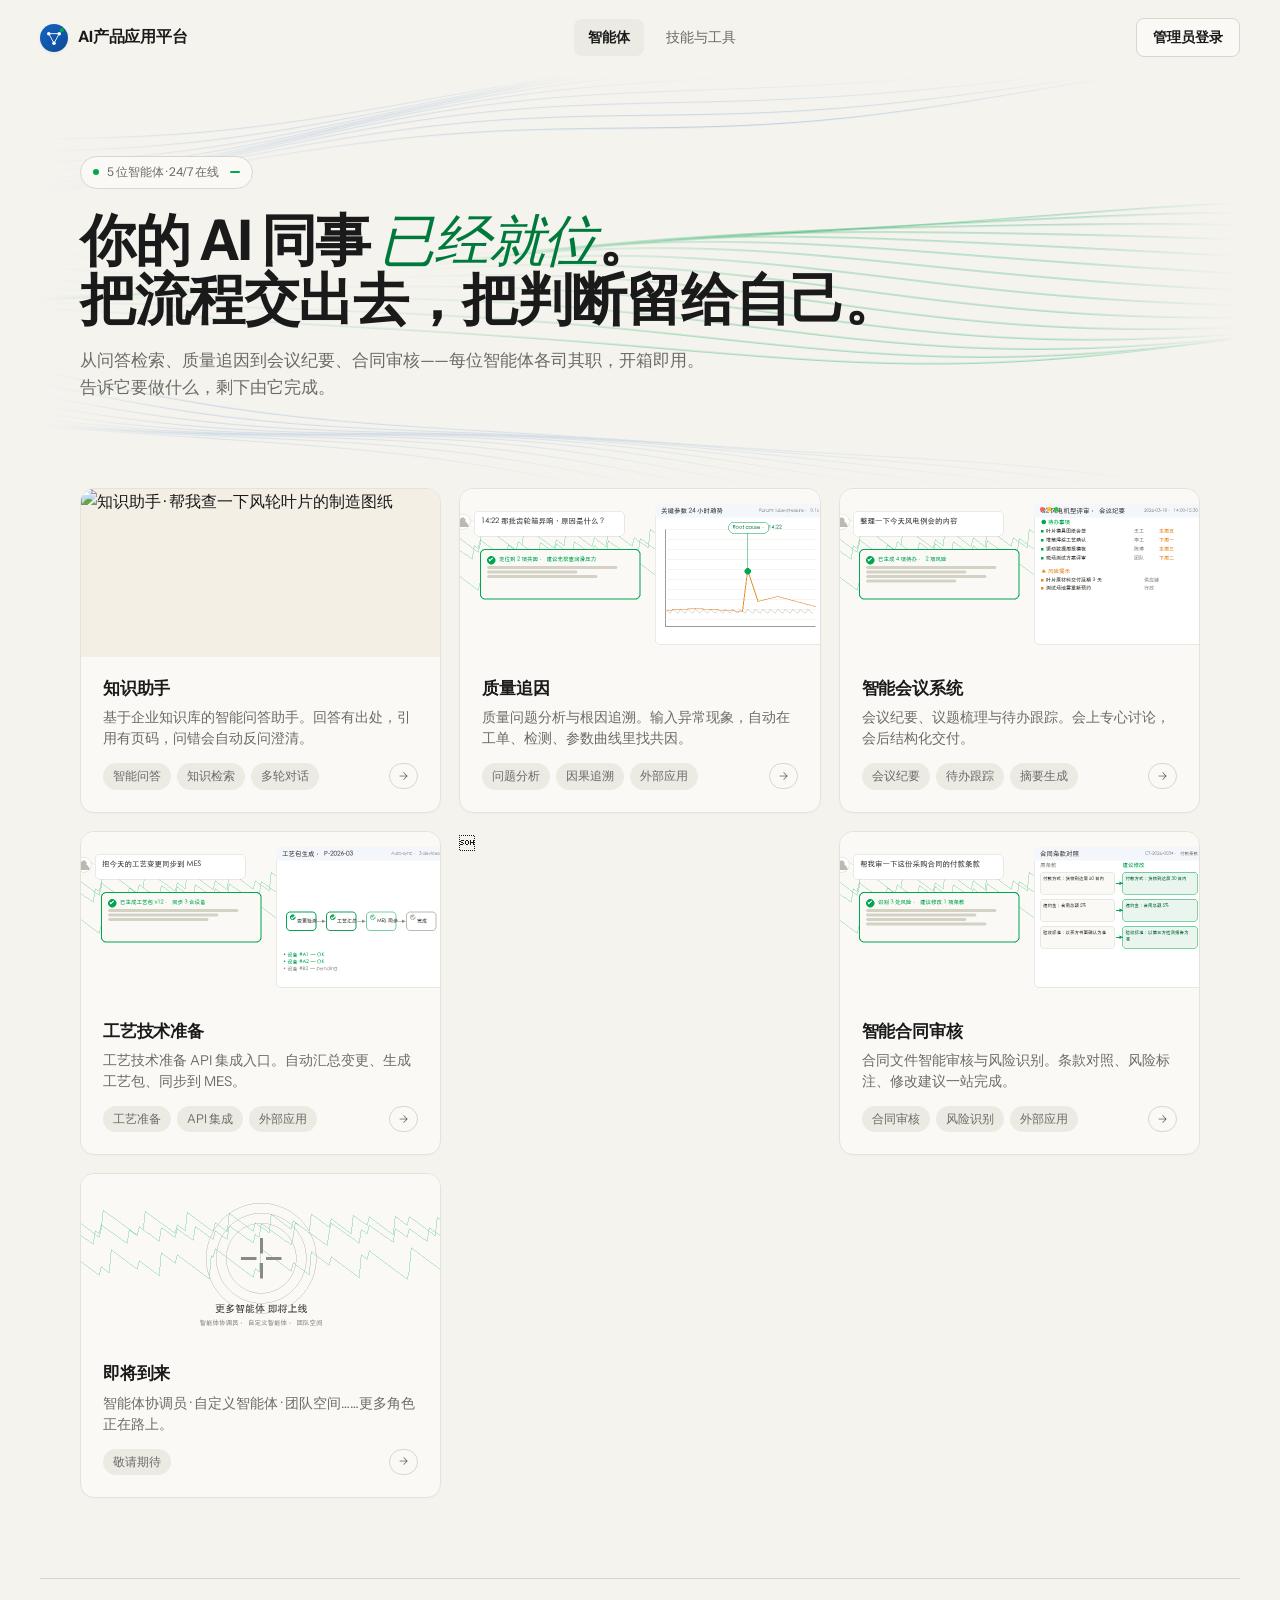
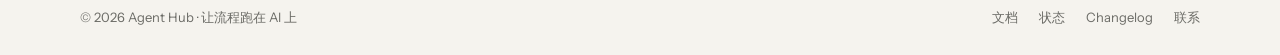
==== commit 2b08fd1d: "fix: card layout — replace 'coming soon' mini-svg with a full 800x336 illustration matching the othe" ====
--- a/index.html
+++ b/index.html
@@ -1569,21 +1569,21 @@
     </div>
 
     <!-- 6 · 即将到来 (placeholder) -->
-    <div class="agent-card" onclick="void(0)" style="background: repeating-linear-gradient(45deg, transparent, transparent 12px, rgba(0,0,0,.02) 12px, rgba(0,0,0,.02) 24px);">
-      <div class="agent-illu" style="background: transparent; border-bottom: none; display:flex; align-items:center; justify-content:center;">
-        <svg viewBox="0 0 80 80" width="64" height="64">
-          <circle cx="40" cy="40" r="36" fill="none" stroke="#bcbab0" stroke-width="1" stroke-dasharray="4 4"/>
-          <path d="M40 28 L40 52 M28 40 L52 40" stroke="#9a9a93" stroke-width="1.6" stroke-linecap="round"/>
-        </svg>
+    <div class="agent-card" onclick="void(0)">
+      <div class="agent-illu">
+        <img src="assets/agents/agent-6-coming-soon.png"
+             alt="更多智能体 · 敬请期待"
+             loading="lazy"
+             decoding="async">
       </div>
       <div class="agent-body">
-        <div class="agent-title" style="color: var(--muted);">即将到来</div>
+        <div class="agent-title">即将到来</div>
         <p class="agent-desc">智能体协调员 · 自定义智能体 · 团队空间……更多角色正在路上。</p>
         <div class="agent-bottom">
           <div class="agent-tags">
             <span class="agent-tag">敬请期待</span>
           </div>
-          <span class="agent-arrow" style="border-color: var(--rule-soft);">
+          <span class="agent-arrow">
             <span class="arr-label">敬请期待</span>
             <span class="arr-icon">→</span>
           </span>
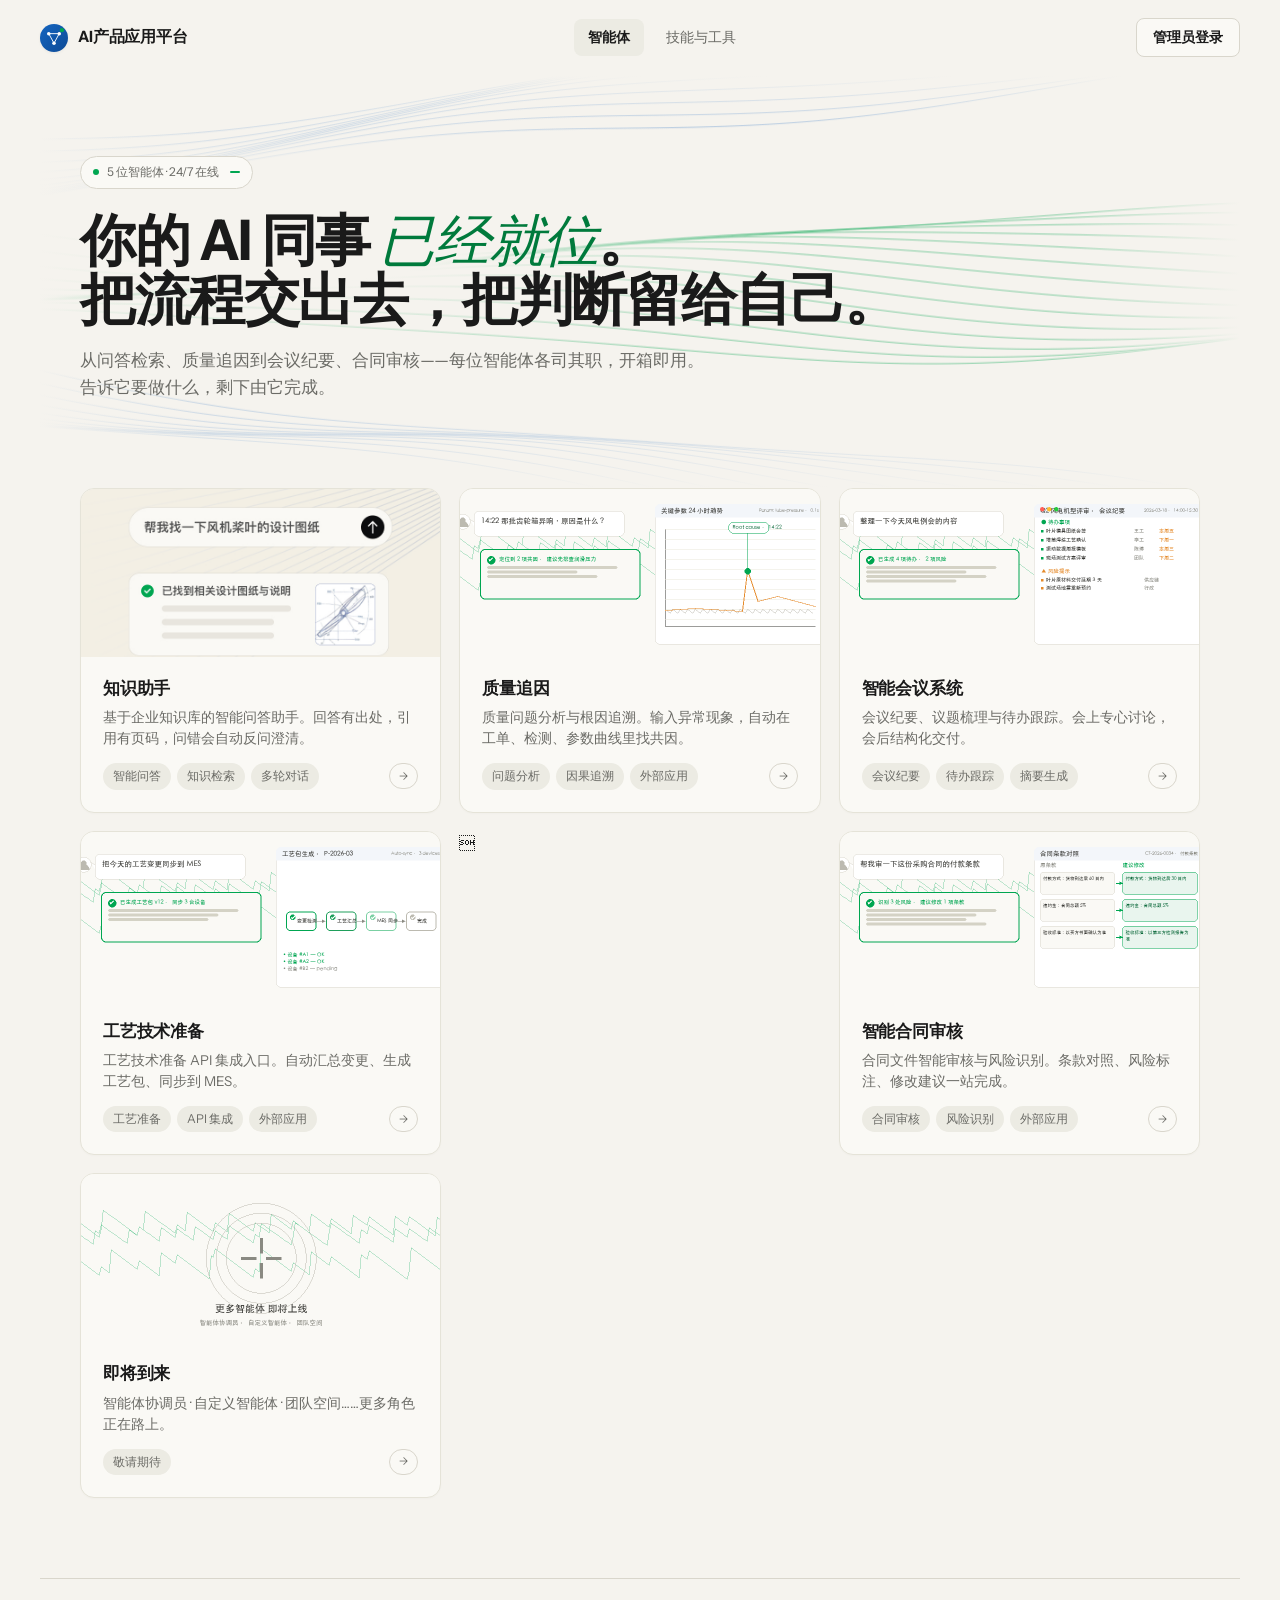
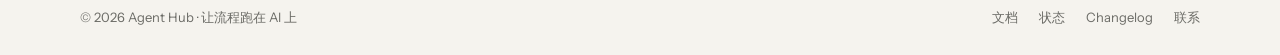
==== commit 34a5a949: "fix: agent-1 img src uses .jpg (matches file in assets/agents/)" ====
--- a/index.html
+++ b/index.html
@@ -1446,7 +1446,7 @@
     <!-- 1 · 知识助手 (featured) — 提问 + 风轮叶片制造图纸检索结果 -->
     <div class="agent-card" onclick="void(0)">
       <div class="agent-illu">
-        <img src="assets/agents/agent-1-knowledge.png"
+        <img src="assets/agents/agent-1-knowledge.jpg"
              alt="知识助手 · 帮我查一下风轮叶片的制造图纸"
              loading="lazy"
              decoding="async">
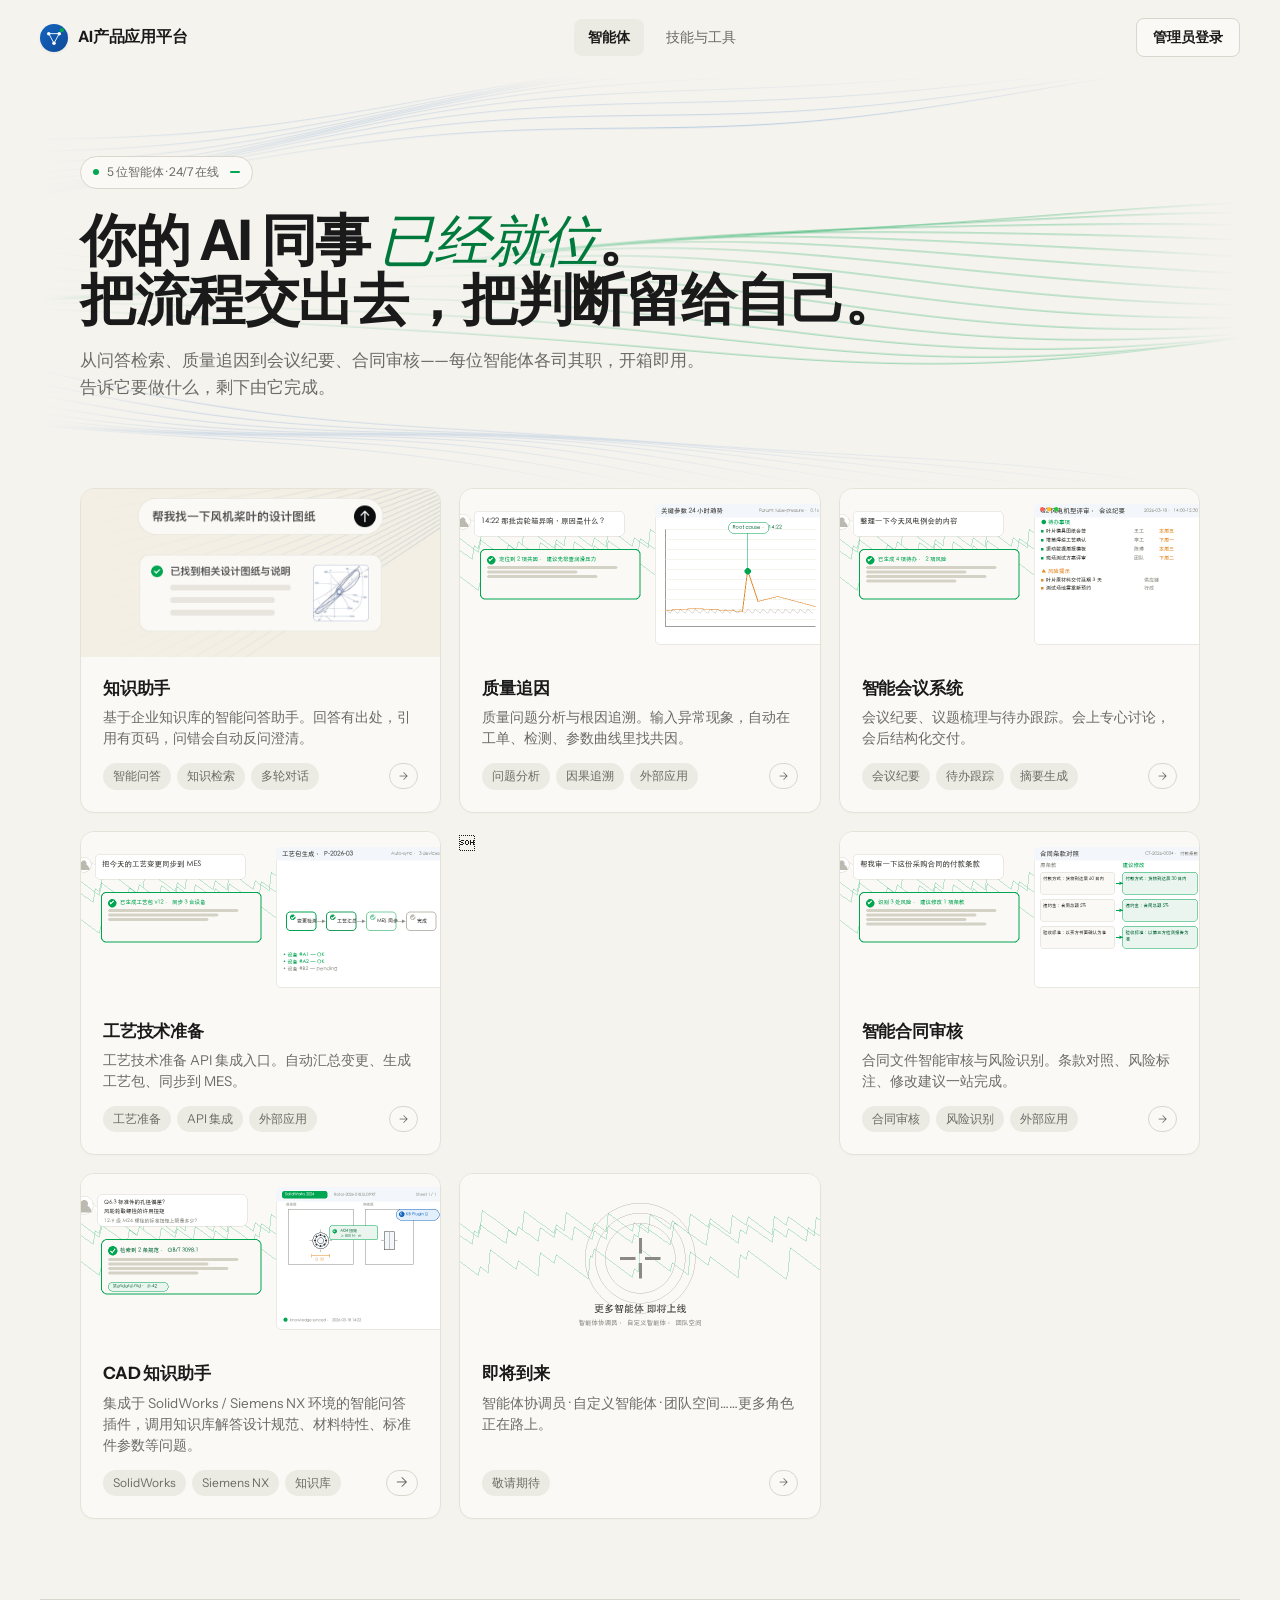
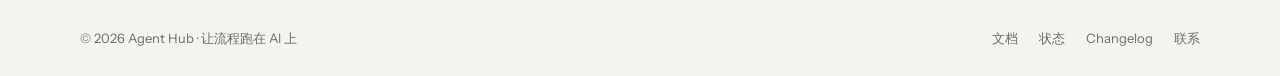
==== commit 21b3fab0: "feat: CAD 知识助手 card + detail modal (SolidWorks / Siemens NX plugins, env table, download buttons)" ====
--- a/index.html
+++ b/index.html
@@ -752,6 +752,225 @@
 .admin-login-panel.is-success .admin-login-head .admin-login-mark {
   background: rgba(0, 166, 81, 0.10);
   color: var(--accent);
+}
+
+/* ==========================================================================
+   CAD Knowledge Assistant · Detail Modal
+   ========================================================================== */
+.cad-detail-panel {
+  width: 720px;
+  max-width: 100%;
+  max-height: calc(100vh - 80px);
+  padding: 32px 36px 28px;
+  display: flex;
+  flex-direction: column;
+}
+.cad-detail-head {
+  display: flex;
+  align-items: flex-start;
+  gap: 16px;
+  padding-bottom: 20px;
+  border-bottom: 1px solid var(--rule);
+  margin-bottom: 20px;
+}
+.cad-detail-mark {
+  width: 48px; height: 48px;
+  flex: 0 0 48px;
+  border-radius: 12px;
+  background: var(--brand-soft);
+  color: var(--brand);
+  display: inline-flex;
+  align-items: center;
+  justify-content: center;
+}
+.cad-detail-mark svg { width: 24px; height: 24px; }
+.cad-detail-head-text { flex: 1 1 auto; min-width: 0; }
+.cad-detail-head-text h3 {
+  font-family: 'InstrumentSans', sans-serif;
+  font-size: 18px;
+  font-weight: 700;
+  margin: 0 0 6px;
+  color: var(--ink);
+}
+.cad-detail-head-text p {
+  margin: 0;
+  font-size: 12.5px;
+  color: var(--muted);
+  line-height: 1.5;
+}
+.cad-detail-body {
+  overflow-y: auto;
+  overflow-x: hidden;
+  flex: 1 1 auto;
+  /* Reserve room so scrollbar sits inside */
+  padding-right: 4px;
+}
+/* Section */
+.cad-section { margin-bottom: 26px; }
+.cad-section:last-child { margin-bottom: 0; }
+.cad-section-title {
+  display: flex;
+  align-items: center;
+  gap: 10px;
+  font-family: 'InstrumentSans', sans-serif;
+  font-size: 14px;
+  font-weight: 700;
+  color: var(--ink);
+  margin: 0 0 10px;
+}
+.cad-section-num {
+  display: inline-flex;
+  align-items: center;
+  justify-content: center;
+  width: 26px; height: 20px;
+  border-radius: 5px;
+  background: var(--bg2);
+  color: var(--ink2);
+  font-size: 11px;
+  font-weight: 700;
+  font-family: 'SF Mono', Menlo, Consolas, monospace;
+  letter-spacing: 0.5px;
+}
+.cad-section-text {
+  font-size: 13px;
+  line-height: 1.7;
+  color: var(--ink2);
+  margin: 0 0 12px;
+}
+.cad-section-list {
+  margin: 0 0 14px;
+  padding-left: 20px;
+  font-size: 12.5px;
+  line-height: 1.75;
+  color: var(--ink2);
+}
+.cad-section-list li { margin-bottom: 6px; }
+.cad-section-list li::marker { color: var(--muted); font-weight: 600; }
+/* inline code in paragraph */
+.cad-inline-code {
+  display: inline-block;
+  padding: 1px 6px;
+  border-radius: 4px;
+  background: var(--bg2);
+  color: var(--ink);
+  font-family: 'SF Mono', Menlo, Consolas, monospace;
+  font-size: 11.5px;
+  border: 1px solid var(--rule);
+}
+/* Table */
+.cad-table-wrap {
+  margin: 8px 0 14px;
+  border: 1px solid var(--rule);
+  border-radius: 8px;
+  overflow: hidden;
+  background: var(--surface);
+}
+.cad-table {
+  width: 100%;
+  border-collapse: collapse;
+  font-size: 12.5px;
+}
+.cad-table thead th {
+  text-align: left;
+  background: var(--bg2);
+  color: var(--ink);
+  font-weight: 600;
+  padding: 9px 14px;
+  border-bottom: 1px solid var(--rule);
+  font-size: 12px;
+}
+.cad-table tbody td {
+  padding: 9px 14px;
+  border-bottom: 1px solid var(--rule);
+  color: var(--ink2);
+  vertical-align: top;
+  line-height: 1.5;
+}
+.cad-table tbody tr:last-child td { border-bottom: none; }
+.cad-table tbody tr:hover { background: var(--bg); }
+.cad-table-key {
+  font-weight: 600;
+  color: var(--ink);
+  width: 220px;
+  white-space: nowrap;
+}
+/* Downloads */
+.cad-downloads {
+  display: grid;
+  grid-template-columns: 1fr 1fr;
+  gap: 12px;
+  margin-top: 4px;
+}
+.cad-download {
+  display: flex;
+  align-items: center;
+  gap: 12px;
+  padding: 14px;
+  background: var(--surface);
+  border: 1px solid var(--rule);
+  border-radius: 10px;
+  text-decoration: none;
+  color: var(--ink);
+  transition:
+    border-color .15s ease,
+    box-shadow .15s ease,
+    transform .12s ease;
+}
+.cad-download:hover {
+  border-color: var(--brand);
+  box-shadow: 0 6px 16px -6px rgba(21, 101, 192, .18);
+  transform: translateY(-1px);
+}
+.cad-download-icon {
+  width: 38px; height: 38px;
+  flex: 0 0 38px;
+  border-radius: 8px;
+  background: var(--brand-soft);
+  color: var(--brand);
+  display: inline-flex;
+  align-items: center;
+  justify-content: center;
+}
+.cad-download-icon--alt {
+  background: rgba(229, 138, 42, .12);
+  color: var(--orange, #e58a2a);
+}
+.cad-download-icon svg { width: 18px; height: 18px; }
+.cad-download-meta { flex: 1 1 auto; min-width: 0; }
+.cad-download-name {
+  font-size: 13px;
+  font-weight: 600;
+  color: var(--ink);
+  line-height: 1.3;
+  margin-bottom: 3px;
+}
+.cad-download-sub {
+  font-family: 'SF Mono', Menlo, Consolas, monospace;
+  font-size: 10.5px;
+  color: var(--muted);
+  word-break: break-all;
+  line-height: 1.3;
+}
+.cad-download-cta {
+  flex: 0 0 auto;
+  padding: 6px 12px;
+  border-radius: 6px;
+  background: var(--ink);
+  color: var(--surface);
+  font-size: 12px;
+  font-weight: 600;
+}
+.cad-download:hover .cad-download-cta {
+  background: var(--brand);
+}
+/* CAD card itself: tiny visual hint to differentiate from "立即体验" */
+#agent-card-cad .agent-arrow .arr-icon { font-size: 14px; }
+
+/* Responsive */
+@media (max-width: 600px) {
+  .cad-detail-panel { padding: 24px 18px 20px; }
+  .cad-downloads { grid-template-columns: 1fr; }
+  .cad-table-key { width: 140px; }
 }
 
 /* ---- Skill detail modal ---- */
@@ -1568,7 +1787,32 @@
       </div>
     </div>
 
-    <!-- 6 · 即将到来 (placeholder) -->
+    <!-- 6 · CAD 知识助手 — 在 SolidWorks/Siemens NX 中调用知识库 -->
+    <div class="agent-card" id="agent-card-cad" data-action="cad-detail">
+      <div class="agent-illu">
+        <img src="assets/agents/agent-7-cad.png"
+             alt="CAD 知识助手 · 在 SolidWorks / Siemens NX 中调用知识库"
+             loading="lazy"
+             decoding="async">
+      </div>
+      <div class="agent-body">
+        <div class="agent-title">CAD 知识助手</div>
+        <p class="agent-desc">集成于 SolidWorks / Siemens NX 环境的智能问答插件，调用知识库解答设计规范、材料特性、标准件参数等问题。</p>
+        <div class="agent-bottom">
+          <div class="agent-tags">
+            <span class="agent-tag">SolidWorks</span>
+            <span class="agent-tag">Siemens NX</span>
+            <span class="agent-tag">知识库</span>
+          </div>
+          <span class="agent-arrow">
+            <span class="arr-label">查看详情</span>
+            <span class="arr-icon">→</span>
+          </span>
+        </div>
+      </div>
+    </div>
+
+    <!-- 7 · 即将到来 (placeholder) -->
     <div class="agent-card" onclick="void(0)">
       <div class="agent-illu">
         <img src="assets/agents/agent-6-coming-soon.png"
@@ -1766,6 +2010,131 @@
           </button>
         </div>
       </div>
+    </div>
+  </div>
+</div>
+
+<!-- ░░ CAD 知识助手 · 详情弹窗 ░░ -->
+<div class="modal" id="cad-detail-modal" aria-hidden="true" role="dialog" aria-labelledby="cad-detail-title">
+  <div class="modal-mask" data-modal-close></div>
+  <div class="modal-panel cad-detail-panel">
+    <button class="modal-close" data-modal-close aria-label="关闭">
+      <svg viewBox="0 0 24 24" fill="none" stroke="currentColor" stroke-width="2" stroke-linecap="round">
+        <path d="M6 6l12 12M18 6L6 18"/>
+      </svg>
+    </button>
+
+    <header class="cad-detail-head">
+      <div class="cad-detail-mark" aria-hidden="true">
+        <svg viewBox="0 0 24 24" fill="none" stroke="currentColor" stroke-width="1.8" stroke-linecap="round" stroke-linejoin="round">
+          <rect x="3" y="3" width="18" height="18" rx="2"/>
+          <path d="M3 9h18M9 3v18M9 13h6M9 17h6"/>
+        </svg>
+      </div>
+      <div class="cad-detail-head-text">
+        <h3 id="cad-detail-title">CAD 知识助手 · 插件详情</h3>
+        <p>集成在 SolidWorks / Siemens NX 中的 AI 智能问答插件，连接后台知识库管理系统</p>
+      </div>
+    </header>
+
+    <div class="cad-detail-body">
+
+      <!-- ░ 简介 ░ -->
+      <section class="cad-section">
+        <h4 class="cad-section-title"><span class="cad-section-num">01</span>简介</h4>
+        <p class="cad-section-text">
+          一款集成在 SolidWorks / Siemens NX 环境中的 AI 智能问答插件。能够连接后台知识库管理系统，提供知识问答功能，帮助设计工程师快速查询设计规范、材料特性、标准件参数等专业知识，提高设计效率。
+        </p>
+      </section>
+
+      <!-- ░ 使用说明 ░ -->
+      <section class="cad-section">
+        <h4 class="cad-section-title"><span class="cad-section-num">02</span>使用说明</h4>
+        <p class="cad-section-text">
+          在使用 CAD 知识助手前，请仔细阅读以下说明：
+        </p>
+
+        <ol class="cad-section-list">
+          <li>本插件集成于 SolidWorks / Siemens NX 环境中，基于接入的知识库内容提供智能问答服务，支持快速查询设计规范、材料特性、标准件参数等专业知识，服务范围以实际入库内容为准。</li>
+          <li>所有回答内容均取自授权知识库，不进行无依据自由生成；每条回答均关联对应知识出处，可随时查阅原始内容核验信息准确性。</li>
+          <li>您可使用自然语言直接提问，提问越精准、限定范围越清晰，回答的匹配度与准确性越高；若未检索到匹配内容，系统将明确告知无结果。</li>
+          <li>系统将按账号权限匹配对应知识范围，请您遵守企业信息安全管理规定，规范使用与传播相关知识内容。</li>
+          <li>在安装前，请确保您的计算机满足以下运行环境：</li>
+        </ol>
+
+        <!-- 环境要求表格 -->
+        <div class="cad-table-wrap">
+          <table class="cad-table">
+            <thead>
+              <tr>
+                <th>环境</th>
+                <th>所需版本</th>
+              </tr>
+            </thead>
+            <tbody>
+              <tr>
+                <td class="cad-table-key">操作系统</td>
+                <td>Windows 10 / Windows 11</td>
+              </tr>
+              <tr>
+                <td class="cad-table-key">SolidWorks / Siemens NX</td>
+                <td>SolidWorks 2020 及以上（64 位）/ Siemens NX 2506 及以上（64 位）</td>
+              </tr>
+              <tr>
+                <td class="cad-table-key">.NET Framework</td>
+                <td>4.7.2 或更高版本</td>
+              </tr>
+              <tr>
+                <td class="cad-table-key">WebView2</td>
+                <td>Microsoft Edge WebView2 Runtime（最新版）</td>
+              </tr>
+              <tr>
+                <td class="cad-table-key">网络</td>
+                <td>需要网络连接，支持访问企业局域网及互联网服务</td>
+              </tr>
+            </tbody>
+          </table>
+        </div>
+
+        <ol class="cad-section-list" start="6">
+          <li>配置服务域名为：<code class="cad-inline-code">10.89.33.80:17000</code>，账号及密码与 AI 知识助手账号密码相同。</li>
+        </ol>
+      </section>
+
+      <!-- ░ 下载 ░ -->
+      <section class="cad-section">
+        <h4 class="cad-section-title"><span class="cad-section-num">03</span>下载插件</h4>
+        <p class="cad-section-text">请根据您使用的 CAD 软件选择对应版本下载安装：</p>
+        <div class="cad-downloads">
+          <a class="cad-download" href="http://10.89.33.80:17000/downloads/SolidWorks-KB-Plugin.zip" target="_blank" rel="noopener">
+            <div class="cad-download-icon" aria-hidden="true">
+              <svg viewBox="0 0 24 24" fill="none" stroke="currentColor" stroke-width="1.8" stroke-linecap="round" stroke-linejoin="round">
+                <path d="M12 3v12m0 0l-4-4m4 4l4-4"/>
+                <path d="M4 17v2a2 2 0 002 2h12a2 2 0 002-2v-2"/>
+              </svg>
+            </div>
+            <div class="cad-download-meta">
+              <div class="cad-download-name">SolidWorks 知识助手插件</div>
+              <div class="cad-download-sub">SolidWorks-KB-Plugin.zip</div>
+            </div>
+            <span class="cad-download-cta">下载</span>
+          </a>
+          <a class="cad-download" href="http://10.89.33.80:17000/downloads/Siemens-NX-KB-Plugin.zip" target="_blank" rel="noopener">
+            <div class="cad-download-icon cad-download-icon--alt" aria-hidden="true">
+              <svg viewBox="0 0 24 24" fill="none" stroke="currentColor" stroke-width="1.8" stroke-linecap="round" stroke-linejoin="round">
+                <path d="M12 3v12m0 0l-4-4m4 4l4-4"/>
+                <path d="M4 17v2a2 2 0 002 2h12a2 2 0 002-2v-2"/>
+              </svg>
+            </div>
+            <div class="cad-download-meta">
+              <div class="cad-download-name">Siemens NX 知识助手插件</div>
+              <div class="cad-download-sub">Siemens-NX-KB-Plugin.zip</div>
+            </div>
+            <span class="cad-download-cta">下载</span>
+          </a>
+        </div>
+      </section>
+
     </div>
   </div>
 </div>
@@ -2340,20 +2709,51 @@
     cm.body.scrollTop = cm.body.scrollHeight;
   }
 
-  /* Generic modal close (works for both) */
+  /* Generic modal close (works for all 3) */
   document.querySelectorAll('[data-modal-close]').forEach(el => {
     el.addEventListener('click', () => {
       closeSkillModal();
       closeChatModal();
+      closeCadDetailModal();
     });
   });
-  /* ESC closes any open modal */
+  /* ESC closes any open modal (priority: chat > skill > cad) */
   window.addEventListener('keydown', e => {
     if (e.key === 'Escape') {
       if (cm.root.classList.contains('is-open')) closeChatModal();
       else if (sm.root.classList.contains('is-open')) closeSkillModal();
+      else if (cdm.root.classList.contains('is-open')) closeCadDetailModal();
     }
   });
+
+  /* =====================================================================
+   * CAD Knowledge Assistant · detail modal
+   * Same pattern as `sm` and `cm` — class `is-open` toggles visibility.
+   * ===================================================================== */
+  const cdm = {
+    root: document.getElementById('cad-detail-modal')
+  };
+  function openCadDetailModal() {
+    cdm.root.classList.add('is-open');
+    cdm.root.setAttribute('aria-hidden', 'false');
+    /* Reset scroll position each time it opens */
+    const body = cdm.root.querySelector('.cad-detail-body');
+    if (body) body.scrollTop = 0;
+  }
+  function closeCadDetailModal() {
+    cdm.root.classList.remove('is-open');
+    cdm.root.setAttribute('aria-hidden', 'true');
+  }
+
+  /* The CAD card has `data-action="cad-detail"` — clicking it opens the
+     detail modal instead of the chat modal. */
+  const cadCard = document.getElementById('agent-card-cad');
+  if (cadCard) {
+    cadCard.addEventListener('click', e => {
+      e.stopPropagation();                 // don't bubble to a parent card
+      openCadDetailModal();
+    });
+  }
 })();
 </script>
 
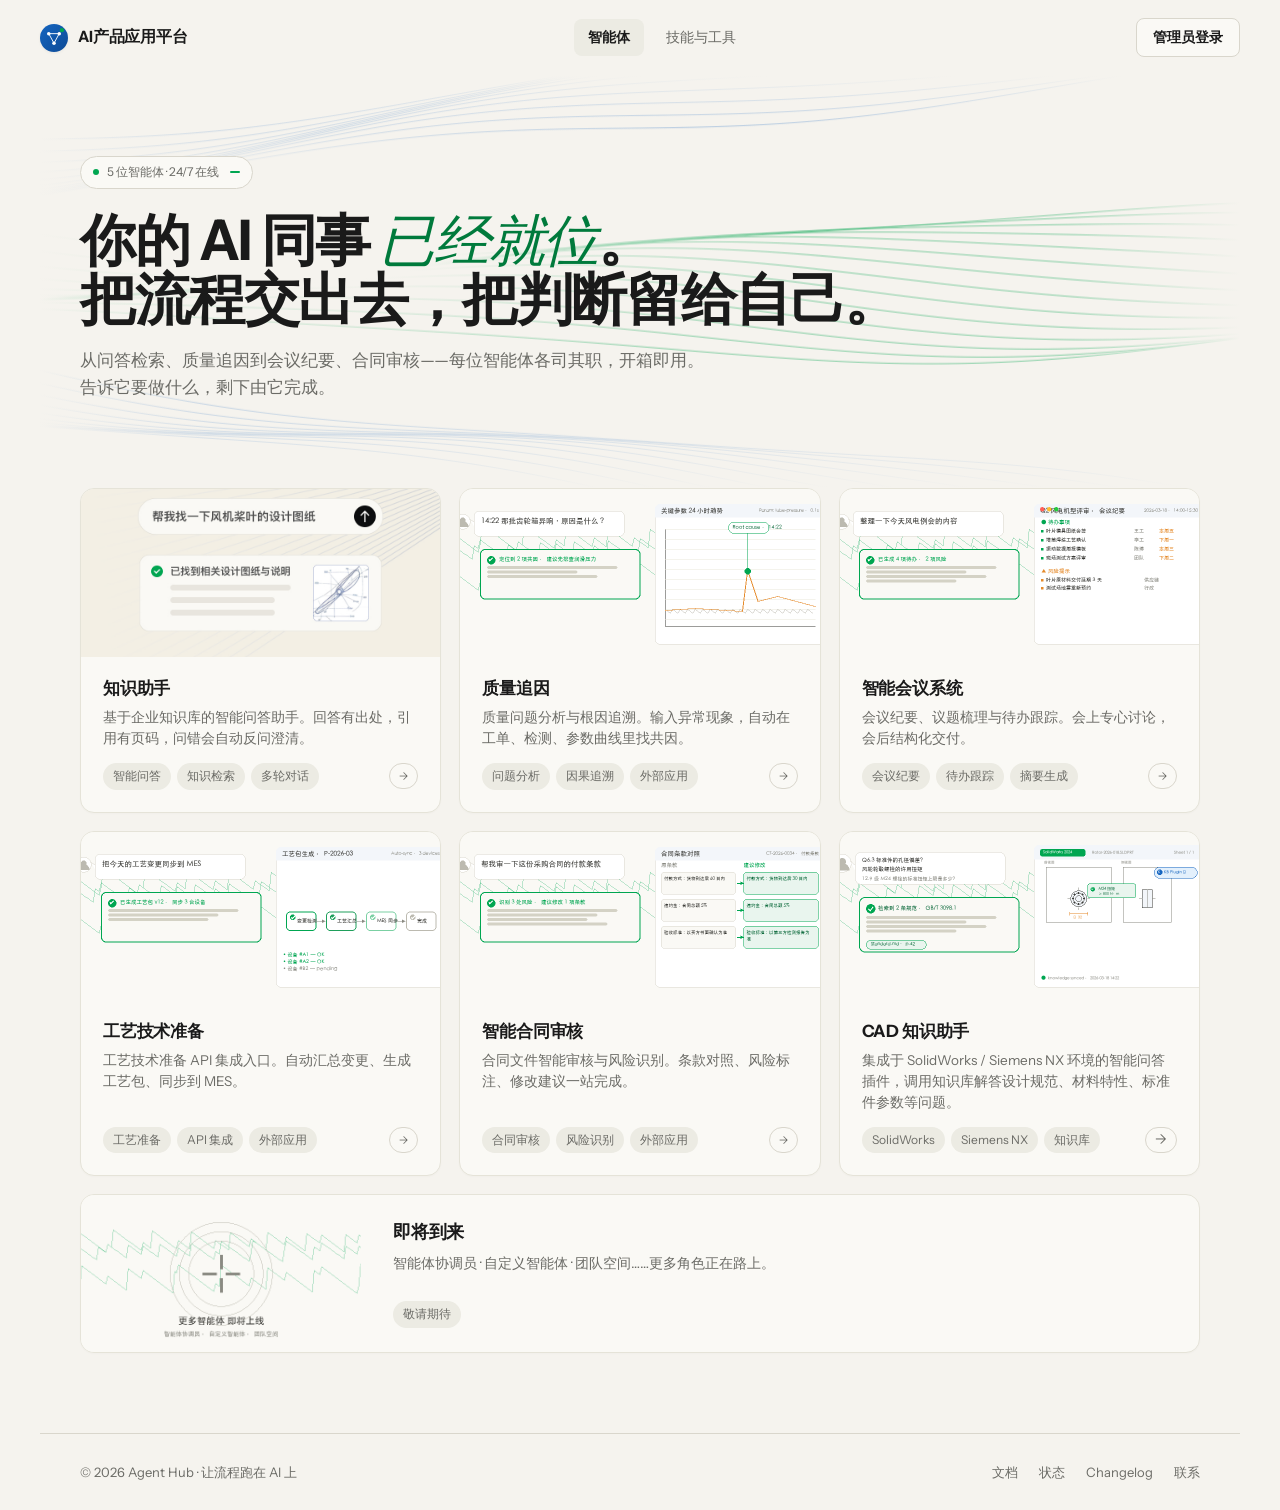
==== commit f42c5165: "refactor: extract CSS/JS to external files, add API service layer, fix card layout - Split inline CS" ====
--- a/index.html
+++ b/index.html
@@ -1,4 +1,4 @@
-<!-- Generated by Trae Work -->
+<!-- Agent Portal · 智能体中心 -->
 <!DOCTYPE html>
 <html lang="zh-CN">
 <head>
@@ -6,1598 +6,7 @@
 <meta name="viewport" content="width=device-width, initial-scale=1.0">
 <title>AI产品应用平台 · 你的 AI 同事已就位</title>
 <link rel="icon" type="image/svg+xml" href="data:image/svg+xml,%3Csvg xmlns='http://www.w3.org/2000/svg' viewBox='0 0 32 32'%3E%3Cdefs%3E%3ClinearGradient id='b' x1='0' y1='0' x2='32' y2='32' gradientUnits='userSpaceOnUse'%3E%3Cstop offset='0%25' stop-color='%231565c0'/%3E%3Cstop offset='100%25' stop-color='%230d4a96'/%3E%3C/linearGradient%3E%3C/defs%3E%3Crect width='32' height='32' rx='7' fill='url(%23b)'/%3E%3Cg stroke='%23fff' stroke-width='1.1' stroke-linecap='round'%3E%3Cline x1='10' y1='11' x2='22' y2='11'/%3E%3Cline x1='10' y1='11' x2='16' y2='22'/%3E%3Cline x1='22' y1='11' x2='16' y2='22'/%3E%3C/g%3E%3Cg fill='%23fff'%3E%3Ccircle cx='10' cy='11' r='2'/%3E%3Ccircle cx='22' cy='11' r='2'/%3E%3Ccircle cx='16' cy='22' r='2'/%3E%3C/g%3E%3Ccircle cx='25' cy='7' r='2.4' fill='%2300a651'/%3E%3C/svg%3E">
-<style>
-@font-face {
-  font-family: 'InstrumentSans';
-  src: url('./_shared/fonts/InstrumentSans-Regular.ttf') format('truetype');
-  font-weight: 400;
-  font-display: swap;
-}
-@font-face {
-  font-family: 'InstrumentSans';
-  src: url('./_shared/fonts/InstrumentSans-Bold.ttf') format('truetype');
-  font-weight: 700;
-  font-display: swap;
-}
-@font-face {
-  font-family: 'InstrumentSerif';
-  src: url('./_shared/fonts/InstrumentSerif-Regular.ttf') format('truetype');
-  font-weight: 400;
-  font-display: swap;
-}
-@font-face {
-  font-family: 'InstrumentSerif';
-  src: url('./_shared/fonts/InstrumentSerif-Italic.ttf') format('truetype');
-  font-style: italic;
-  font-display: swap;
-}
-
-:root {
-  /* Warm cream background (restored from previous version) */
-  --bg: #f5f3ee;
-  --bg2: #ecebe3;
-  --surface: #faf9f5;
-  --ink: #1a1a1a;
-  --ink2: #2a2a2a;
-  --muted: #6b6b66;
-  --muted2: #9a9a93;
-  --rule: #d9d6cc;
-  --rule-soft: #e4e1d8;
-  /* Brand: blue is primary, green is interactive/accent (mirrors logo halves) */
-  --brand: #1565c0;                    /* 上海电气 blue */
-  --brand-ink: #0d4a96;
-  --brand-soft: #dbe9f8;
-  --accent: #00a651;                   /* 上海电气 green */
-  --accent-soft: #d6f1e2;
-  --accent-ink: #007a3c;
-  --warn: #e58a2a;
-  --blue: #3a6ed8;
-  --purple: #8b5cf6;
-  --pink: #d96aa6;
-}
-
-* { box-sizing: border-box; margin: 0; padding: 0; }
-
-html, body {
-  background: var(--bg);
-  color: var(--ink);
-  font-family: 'InstrumentSans', -apple-system, BlinkMacSystemFont, 'Segoe UI', 'PingFang SC', 'Microsoft YaHei', sans-serif;
-  font-size: 16px;
-  line-height: 1.55;
-  -webkit-font-smoothing: antialiased;
-  text-rendering: optimizeLegibility;
-}
-
-/* ---------- Top marquee ---------- */
-.ticker {
-  border-bottom: 1px solid var(--rule);
-  background: var(--bg);
-  overflow: hidden;
-  font-size: 13px;
-  color: var(--muted);
-}
-.ticker-track {
-  display: inline-flex;
-  white-space: nowrap;
-  padding: 9px 0;
-  animation: ticker 45s linear infinite;
-  will-change: transform;
-}
-.ticker-track span { padding: 0 22px; }
-.ticker-track b { color: var(--ink); font-weight: 700; }
-.ticker-track .dot { color: var(--muted2); margin: 0 4px; }
-.ticker-track .ok { color: var(--accent-ink); }
-@keyframes ticker {
-  from { transform: translateX(0); }
-  to   { transform: translateX(-50%); }
-}
-
-/* ---------- Top bar ---------- */
-.topbar {
-  display: flex;
-  align-items: center;
-  justify-content: space-between;
-  padding: 18px 40px;
-  border-bottom: 1px solid transparent;
-}
-.brand {
-  display: flex;
-  align-items: center;
-  gap: 10px;
-  font-weight: 700;
-  font-size: 15.5px;
-  letter-spacing: -0.01em;
-}
-.brand-mark {
-  width: 28px; height: 28px;
-  border-radius: 50%;
-  overflow: hidden;
-  position: relative;
-  display: inline-block;
-  flex: 0 0 28px;
-  box-shadow: 0 1px 3px rgba(0,0,0,.06);
-}
-.brand-mark svg { display: block; width: 100%; height: 100%; }
-.nav { display: flex; gap: 8px; font-size: 14px; color: var(--muted); }
-.nav-tab {
-  position: relative;
-  padding: 8px 14px;
-  border-radius: 8px;
-  color: var(--muted);
-  text-decoration: none;
-  transition: color .15s ease, background .15s ease;
-}
-.nav-tab:hover { color: var(--ink); background: var(--bg2); }
-.nav-tab.active { color: var(--ink); font-weight: 700; background: var(--bg2); }
-/* No underline — the active tab is identified by bg + bold text only. */
-.top-actions { display: flex; gap: 10px; align-items: center; }
-.btn {
-  font-family: inherit;
-  font-size: 14px;
-  padding: 9px 16px;
-  border-radius: 8px;
-  border: 1px solid var(--rule);
-  background: transparent;
-  color: var(--ink);
-  cursor: pointer;
-  text-decoration: none;
-  display: inline-flex;
-  align-items: center;
-  gap: 6px;
-  transition: background .15s ease, border-color .15s ease;
-}
-.btn:hover { background: var(--bg2); }
-.btn.primary {
-  background: var(--ink);
-  color: #fff;
-  border-color: var(--ink);
-}
-.btn.primary:hover { background: #000; }
-/* "管理员登录" — neutral secondary button (not the primary brand action). */
-.btn.admin {
-  background: var(--surface);
-  color: var(--ink);
-  border-color: var(--rule);
-  font-weight: 600;
-}
-.btn.admin:hover {
-  background: var(--bg2);
-  border-color: var(--ink);
-  color: var(--ink);
-}
-/* Logged-in state: avatar + username inline */
-.btn.admin.is-logged-in {
-  display: inline-flex;
-  align-items: center;
-  gap: 8px;
-  padding-left: 8px;
-}
-.btn.admin .admin-avatar {
-  width: 22px; height: 22px;
-  border-radius: 50%;
-  background: var(--brand);
-  color: #fff;
-  font-size: 11px;
-  font-weight: 700;
-  display: inline-flex;
-  align-items: center;
-  justify-content: center;
-}
-/* Ghost button — outline only, transparent background. */
-.btn.ghost {
-  background: transparent;
-  color: var(--ink);
-  border-color: var(--rule);
-  font-weight: 600;
-}
-.btn.ghost:hover {
-  background: var(--bg2);
-  border-color: var(--ink);
-}
-.btn .arr { font-size: 11px; opacity: .9; }
-
-/* ---------- Hero ---------- */
-.hero {
-  position: relative;
-  padding: 80px 40px 56px;
-  max-width: 1200px;
-  margin: 0 auto;
-  overflow: hidden;
-}
-
-/* ==========================================================================
-   Hero background — FloatingLines (React Bits–style)
-   3 stacked sine-wave layers; mouse bends nearby lines; subtle parallax.
-   ========================================================================== */
-
-.hero-lines {
-  position: absolute;
-  inset: 0;
-  width: 100%;
-  height: 100%;
-  pointer-events: none;
-  z-index: 0;
-  opacity: .9;
-}
-
-/* Soft fade mask:
-   1) Radial wash centred near the headline (top-left) so the green lines
-      behind the title go half-transparent and stop competing for attention.
-   2) Outer 4-edge linear-gradient keeps the canvas clipped to the hero box. */
-.hero-fade {
-  position: absolute;
-  inset: 0;
-  z-index: 1;
-  pointer-events: none;
-  background:
-    radial-gradient(
-      ellipse 60% 55% at 22% 38%,
-      var(--bg)    0%,
-      var(--bg)   22%,
-      rgba(245, 243, 238, .55) 42%,
-      transparent 70%
-    ),
-    linear-gradient(180deg, var(--bg) 0%, transparent 14%, transparent 70%, var(--bg) 100%),
-    linear-gradient(90deg,  var(--bg) 0%, transparent 14%, transparent 86%, var(--bg) 100%);
-}
-
-/* Hero content sits above canvas */
-.hero > *:not(.hero-lines):not(.hero-fade) { position: relative; z-index: 2; }
-
-.hero-eyebrow {
-  display: inline-flex;
-  align-items: center;
-  gap: 8px;
-  padding: 6px 12px;
-  border: 1px solid var(--rule);
-  border-radius: 999px;
-  font-size: 12px;
-  color: var(--muted);
-  background: var(--surface);
-  margin-bottom: 22px;
-}
-.hero-eyebrow .pulse {
-  width: 6px; height: 6px; background: var(--accent);
-  border-radius: 50%; display: inline-block;
-  box-shadow: 0 0 0 0 rgba(31,159,91,.6);
-  animation: pulse 2s infinite;
-}
-@keyframes pulse {
-  0% { box-shadow: 0 0 0 0 rgba(31,159,91,.5); }
-  70% { box-shadow: 0 0 0 8px rgba(31,159,91,0); }
-  100% { box-shadow: 0 0 0 0 rgba(31,159,91,0); }
-}
-/* AI typing cursor — a short horizontal dash that blinks. */
-@keyframes ai-blink {
-  0%, 49%   { opacity: 1; }
-  50%, 100% { opacity: 0; }
-}
-.ai-cursor {
-  display: inline-block;
-  width: 10px;
-  height: 2px;
-  margin-left: 3px;
-  background: var(--accent);
-  border-radius: 1px;
-  vertical-align: 3px;
-  animation: ai-blink 1.05s steps(1, end) infinite;
-}
-.hero h1 {
-  font-family: 'InstrumentSans', sans-serif;
-  font-weight: 700;
-  font-size: clamp(36px, 5vw, 56px);
-  line-height: 1.05;
-  letter-spacing: -0.025em;
-  max-width: 880px;
-  margin-bottom: 18px;
-}
-.hero h1 em {
-  font-family: 'InstrumentSerif', serif;
-  font-style: italic;
-  font-weight: 400;
-  color: var(--accent-ink);
-}
-.hero .lede {
-  color: var(--muted);
-  font-size: 17px;
-  max-width: 640px;
-  margin-bottom: 32px;
-}
-.hero-cta { display: flex; gap: 12px; flex-wrap: wrap; }
-
-/* ---------- Search bar ---------- */
-.searchbar {
-  margin-top: 36px;
-  max-width: 720px;
-  background: var(--surface);
-  border: 1px solid var(--rule);
-  border-radius: 14px;
-  display: flex;
-  align-items: center;
-  padding: 14px 18px;
-  box-shadow: 0 1px 0 rgba(0,0,0,.02);
-}
-.searchbar svg { flex: 0 0 18px; color: var(--brand); margin-right: 12px; }
-.searchbar input {
-  flex: 1; border: none; outline: none; background: transparent;
-  font-family: inherit; font-size: 15px; color: var(--ink);
-}
-.searchbar input::placeholder { color: var(--muted2); }
-.searchbar .kbd {
-  font-size: 12px; color: var(--muted);
-  border: 1px solid var(--rule); padding: 2px 7px;
-  border-radius: 5px; background: var(--bg);
-}
-
-/* ---------- Border glow (React Bits–style) ---------- */
-/* Each card uses a CSS conic-gradient that rotates to the pointer position,
-   creating a moving spotlight on the border. No SVG path math needed. */
-/* ---------- Border glow (simplified & reliable) ---------- */
-/* Normal state: clean grey border, no shadow.
-   Hover state: green border + soft green shadow + lift up. */
-.agent-card {
-  position: relative;
-  border: 1.5px solid #e5e3d8;
-  box-shadow: 0 1px 2px rgba(0, 0, 0, .02);
-  transition:
-    border-color .2s ease,
-    box-shadow .25s ease;
-}
-/* Hover uses shadow ONLY — no transform. This keeps the SVG inside
-   aligned with the card edges and avoids the visible "edge truncation"
-   caused by translateY + overflow: hidden clipping. */
-.agent-card:hover {
-  border-color: var(--accent);
-  box-shadow:
-    0 14px 28px -12px rgba(0, 166, 81, .22),
-    0 4px 10px rgba(0, 0, 0, .05);
-}
-/* "推荐" badge removed — all cards now look identical. */
-
-/* ---------- Skills & Tools page ---------- */
-.page { transition: opacity .25s ease; }
-.page.is-hidden { display: none; }
-
-/* Hero */
-.skills-hero { margin-bottom: 28px; }
-.skills-hero h2 {
-  font-size: clamp(26px, 3vw, 34px);
-  font-weight: 700;
-  letter-spacing: -0.02em;
-  margin-bottom: 10px;
-  display: inline-flex;
-  align-items: baseline;
-  gap: 10px;
-}
-.count-pill {
-  font-family: 'InstrumentSerif', serif;
-  font-style: italic;
-  font-weight: 400;
-  color: var(--brand-ink);
-  font-size: 0.9em;
-}
-.skills-hero > p { color: var(--muted); font-size: 14.5px; max-width: 640px; margin-bottom: 24px; }
-
-.skills-search {
-  max-width: 640px;
-  display: flex;
-  align-items: center;
-  gap: 10px;
-  padding: 14px 18px;
-  background: var(--surface);
-  border: 1px solid var(--rule);
-  border-radius: 14px;
-  transition: border-color .15s ease, box-shadow .15s ease;
-}
-.skills-search:focus-within {
-  border-color: var(--brand);
-  box-shadow: 0 0 0 4px rgba(21,101,192,.12);
-}
-.skills-search svg { color: var(--brand); flex: 0 0 18px; }
-.skills-search input {
-  flex: 1; border: none; outline: none; background: transparent;
-  font-family: inherit; font-size: 15px; color: var(--ink);
-}
-.skills-search input::placeholder { color: var(--muted2); }
-.kbd {
-  font-size: 12px; color: var(--muted);
-  border: 1px solid var(--rule); padding: 2px 7px;
-  border-radius: 5px; background: var(--bg);
-}
-
-/* Toolbar */
-.skills-toolbar {
-  display: flex; align-items: center; justify-content: space-between;
-  gap: 16px; flex-wrap: wrap;
-  margin: 28px 0 16px;
-  /* Anchor for the absolute-positioned sort dropdown. */
-  position: relative;
-}
-.skills-tabs { display: flex; gap: 4px; padding: 4px; background: var(--bg2); border-radius: 10px; }
-.skills-tab {
-  font-family: inherit; font-size: 14px; font-weight: 500;
-  padding: 8px 16px; border: none; background: transparent;
-  color: var(--muted); border-radius: 7px; cursor: pointer;
-  transition: color .15s ease, background .15s ease;
-}
-.skills-tab:hover { color: var(--ink); }
-.skills-tab.active {
-  background: var(--surface);
-  color: var(--ink);
-  font-weight: 700;
-  box-shadow: 0 1px 2px rgba(0,0,0,.04);
-}
-.skills-controls { display: flex; gap: 8px; }
-.ctrl-btn {
-  font-family: inherit; font-size: 13px;
-  display: inline-flex; align-items: center; gap: 6px;
-  padding: 9px 14px;
-  background: var(--surface);
-  border: 1px solid var(--rule);
-  border-radius: 8px;
-  color: var(--ink);
-  cursor: pointer;
-  transition: border-color .15s ease, background .15s ease;
-}
-.ctrl-btn:hover { border-color: var(--ink); }
-.ctrl-btn svg { width: 14px; height: 14px; color: var(--muted); transition: transform .2s ease; }
-.ctrl-btn[aria-expanded="true"] { border-color: var(--ink); }
-.ctrl-btn[aria-expanded="true"] svg { transform: rotate(180deg); }
-
-/* ==========================================================================
-   Dropdown menu — robust pattern
-   ==========================================================================
-   - Container has class `is-open` set by JS, NOT the HTML `hidden` attribute
-     (avoids the CSS specificity trap that made the menu show on load).
-   - Positioned absolutely with the parent `.skills-toolbar` as its anchor.
-   - Animated in/out with opacity + translateY. */
-.dropdown {
-  position: absolute;
-  top: calc(100% + 6px);
-  right: 18px;
-  z-index: 50;
-  min-width: 180px;
-  background: var(--surface);
-  border: 1px solid var(--rule);
-  border-radius: 10px;
-  box-shadow: 0 12px 24px -8px rgba(0, 0, 0, .14);
-  padding: 4px;
-  display: flex;
-  flex-direction: column;
-  gap: 1px;
-  opacity: 0;
-  transform: translateY(-4px);
-  pointer-events: none;
-  transition: opacity .15s ease, transform .15s ease;
-}
-.dropdown.is-open {
-  opacity: 1;
-  transform: translateY(0);
-  pointer-events: auto;
-}
-.dropdown-item {
-  display: flex; align-items: center; gap: 10px;
-  width: 100%;
-  padding: 8px 12px;
-  border: none;
-  background: transparent;
-  font-family: inherit;
-  font-size: 13px;
-  color: var(--ink);
-  text-align: left;
-  border-radius: 6px;
-  cursor: pointer;
-  transition: background .12s ease;
-}
-.dropdown-item:hover { background: var(--bg2); }
-.dropdown-item:focus-visible { outline: 2px solid var(--brand); outline-offset: -2px; }
-.dropdown-dot {
-  width: 10px; height: 10px;
-  border-radius: 50%;
-  border: 1.5px solid var(--muted2);
-  flex: 0 0 auto;
-  transition: background .12s ease, border-color .12s ease;
-}
-.dropdown-item.is-active { color: var(--ink); font-weight: 600; }
-.dropdown-item.is-active .dropdown-dot {
-  background: var(--brand);
-  border-color: var(--brand);
-  box-shadow: inset 0 0 0 2px var(--surface);
-}
-
-/* Grid */
-.skills-grid {
-  display: grid;
-  grid-template-columns: 1fr 1fr;
-  gap: 14px;
-}
-@media (max-width: 720px) {
-  .skills-grid { grid-template-columns: 1fr; }
-}
-
-/* Skill card */
-.skill-card {
-  position: relative;
-  display: grid;
-  grid-template-columns: 44px 1fr auto;
-  align-items: center;
-  gap: 14px;
-  padding: 16px 18px;
-  background: var(--surface);
-  border: 1.5px solid #e5e3d8;
-  border-radius: 12px;
-  cursor: pointer;
-  transition:
-    border-color .2s ease,
-    box-shadow .25s ease;
-}
-/* No transform on hover — keeps the card edges perfectly aligned with the grid. */
-.skill-card:hover {
-  border-color: var(--accent);
-  box-shadow:
-    0 10px 24px -12px rgba(0, 166, 81, .22),
-    0 3px 8px rgba(0, 0, 0, .04);
-}
-
-/* ==========================================================================
-   Modals — Skill Detail + Chat
-   ========================================================================== */
-.modal {
-  position: fixed;
-  inset: 0;
-  z-index: 1000;
-  display: none;
-  align-items: center;
-  justify-content: center;
-  padding: 24px;
-}
-.modal.is-open { display: flex; }
-.modal-mask {
-  position: absolute;
-  inset: 0;
-  background: rgba(20, 18, 14, .42);
-  backdrop-filter: blur(4px);
-  -webkit-backdrop-filter: blur(4px);
-  animation: modal-fade .18s ease both;
-}
-@keyframes modal-fade { from { opacity: 0; } to { opacity: 1; } }
-@keyframes modal-rise { from { opacity: 0; transform: translateY(12px) scale(.98); } to { opacity: 1; transform: none; } }
-
-.modal-panel {
-  position: relative;
-  background: var(--surface);
-  border-radius: 16px;
-  border: 1px solid var(--rule);
-  box-shadow: 0 30px 60px -20px rgba(0, 0, 0, .25);
-  max-height: calc(100vh - 48px);
-  overflow: auto;
-  animation: modal-rise .22s cubic-bezier(.2, .8, .2, 1) both;
-}
-.modal-close {
-  position: absolute;
-  top: 14px;
-  right: 14px;
-  width: 32px;
-  height: 32px;
-  display: inline-flex;
-  align-items: center;
-  justify-content: center;
-  background: transparent;
-  border: 1px solid transparent;
-  border-radius: 8px;
-  color: var(--muted);
-  cursor: pointer;
-  transition: background .15s ease, color .15s ease, border-color .15s ease;
-}
-.modal-close:hover { background: var(--bg2); color: var(--ink); border-color: var(--rule); }
-.modal-close svg { width: 16px; height: 16px; }
-
-/* ==========================================================================
-   Admin Login Modal
-   ========================================================================== */
-.admin-login-panel {
-  width: 420px;
-  max-width: 100%;
-  padding: 32px 32px 26px;
-}
-.admin-login-head {
-  text-align: center;
-  margin-bottom: 22px;
-}
-.admin-login-mark {
-  width: 52px; height: 52px;
-  border-radius: 14px;
-  background: var(--brand-soft);
-  color: var(--brand);
-  display: inline-flex;
-  align-items: center;
-  justify-content: center;
-  margin-bottom: 14px;
-}
-.admin-login-mark svg { width: 26px; height: 26px; }
-.admin-login-head h3 {
-  font-family: 'InstrumentSans', sans-serif;
-  font-size: 20px;
-  font-weight: 700;
-  margin: 0 0 6px;
-  color: var(--ink);
-}
-.admin-login-head p {
-  margin: 0;
-  font-size: 13px;
-  color: var(--muted);
-  line-height: 1.5;
-}
-.admin-login-form {
-  display: flex;
-  flex-direction: column;
-  gap: 14px;
-}
-.admin-login-field {
-  display: flex;
-  flex-direction: column;
-  gap: 6px;
-}
-.admin-login-label {
-  font-size: 12px;
-  font-weight: 600;
-  color: var(--ink2);
-}
-.admin-login-input {
-  display: flex;
-  align-items: center;
-  gap: 8px;
-  padding: 10px 12px;
-  border: 1px solid var(--rule);
-  border-radius: 8px;
-  background: var(--bg);
-  transition: border-color .15s ease, box-shadow .15s ease;
-}
-.admin-login-input:focus-within {
-  border-color: var(--brand);
-  box-shadow: 0 0 0 3px rgba(21, 101, 192, .12);
-}
-.admin-login-input svg {
-  width: 16px; height: 16px;
-  color: var(--muted);
-  flex: 0 0 auto;
-}
-.admin-login-input input {
-  flex: 1 1 auto;
-  border: none;
-  background: transparent;
-  outline: none;
-  font-family: inherit;
-  font-size: 14px;
-  color: var(--ink);
-  padding: 0;
-  min-width: 0;
-}
-.admin-login-input input::placeholder { color: var(--muted2); }
-/* Password reveal toggle */
-.admin-login-eye {
-  border: none;
-  background: transparent;
-  padding: 4px;
-  cursor: pointer;
-  color: var(--muted);
-  display: inline-flex;
-  align-items: center;
-  justify-content: center;
-  border-radius: 4px;
-  transition: color .15s ease, background .15s ease;
-  flex: 0 0 auto;
-}
-.admin-login-eye:hover { color: var(--ink); background: var(--bg2); }
-.admin-login-eye svg { width: 16px; height: 16px; }
-.admin-login-eye .eye-off { display: none; }
-.admin-login-eye[aria-pressed="true"] .eye-on  { display: none; }
-.admin-login-eye[aria-pressed="true"] .eye-off { display: inline-block; }
-.admin-login-error {
-  font-size: 12.5px;
-  color: var(--accent);
-  background: rgba(220, 38, 38, 0.06);
-  border: 1px solid rgba(220, 38, 38, 0.18);
-  border-radius: 6px;
-  padding: 8px 12px;
-  line-height: 1.45;
-}
-.admin-login-error.is-success-msg {
-  color: var(--accent);
-  background: rgba(0, 166, 81, 0.08);
-  border-color: rgba(0, 166, 81, 0.22);
-}
-.admin-login-foot {
-  display: flex;
-  align-items: center;
-  justify-content: space-between;
-  font-size: 12.5px;
-  margin-top: -2px;
-}
-.admin-login-remember {
-  display: inline-flex;
-  align-items: center;
-  gap: 6px;
-  color: var(--ink2);
-  cursor: pointer;
-  user-select: none;
-}
-.admin-login-remember input { accent-color: var(--brand); }
-.admin-login-forgot {
-  color: var(--brand);
-  text-decoration: none;
-  font-weight: 500;
-}
-.admin-login-forgot:hover { text-decoration: underline; }
-.admin-login-submit {
-  width: 100%;
-  height: 42px;
-  display: inline-flex;
-  align-items: center;
-  justify-content: center;
-  gap: 8px;
-  font-size: 14px;
-  margin-top: 4px;
-}
-.admin-login-submit svg { width: 14px; height: 14px; }
-.admin-login-submit:disabled { opacity: .7; cursor: wait; }
-.admin-login-hint {
-  text-align: center;
-  font-size: 11.5px;
-  color: var(--muted2);
-  margin: 4px 0 0;
-  font-family: 'SF Mono', Menlo, Consolas, monospace;
-}
-/* Success state when login completes */
-.admin-login-panel.is-success .admin-login-head .admin-login-mark {
-  background: rgba(0, 166, 81, 0.10);
-  color: var(--accent);
-}
-
-/* ==========================================================================
-   CAD Knowledge Assistant · Detail Modal
-   ========================================================================== */
-.cad-detail-panel {
-  width: 720px;
-  max-width: 100%;
-  max-height: calc(100vh - 80px);
-  padding: 32px 36px 28px;
-  display: flex;
-  flex-direction: column;
-}
-.cad-detail-head {
-  display: flex;
-  align-items: flex-start;
-  gap: 16px;
-  padding-bottom: 20px;
-  border-bottom: 1px solid var(--rule);
-  margin-bottom: 20px;
-}
-.cad-detail-mark {
-  width: 48px; height: 48px;
-  flex: 0 0 48px;
-  border-radius: 12px;
-  background: var(--brand-soft);
-  color: var(--brand);
-  display: inline-flex;
-  align-items: center;
-  justify-content: center;
-}
-.cad-detail-mark svg { width: 24px; height: 24px; }
-.cad-detail-head-text { flex: 1 1 auto; min-width: 0; }
-.cad-detail-head-text h3 {
-  font-family: 'InstrumentSans', sans-serif;
-  font-size: 18px;
-  font-weight: 700;
-  margin: 0 0 6px;
-  color: var(--ink);
-}
-.cad-detail-head-text p {
-  margin: 0;
-  font-size: 12.5px;
-  color: var(--muted);
-  line-height: 1.5;
-}
-.cad-detail-body {
-  overflow-y: auto;
-  overflow-x: hidden;
-  flex: 1 1 auto;
-  /* Reserve room so scrollbar sits inside */
-  padding-right: 4px;
-}
-/* Section */
-.cad-section { margin-bottom: 26px; }
-.cad-section:last-child { margin-bottom: 0; }
-.cad-section-title {
-  display: flex;
-  align-items: center;
-  gap: 10px;
-  font-family: 'InstrumentSans', sans-serif;
-  font-size: 14px;
-  font-weight: 700;
-  color: var(--ink);
-  margin: 0 0 10px;
-}
-.cad-section-num {
-  display: inline-flex;
-  align-items: center;
-  justify-content: center;
-  width: 26px; height: 20px;
-  border-radius: 5px;
-  background: var(--bg2);
-  color: var(--ink2);
-  font-size: 11px;
-  font-weight: 700;
-  font-family: 'SF Mono', Menlo, Consolas, monospace;
-  letter-spacing: 0.5px;
-}
-.cad-section-text {
-  font-size: 13px;
-  line-height: 1.7;
-  color: var(--ink2);
-  margin: 0 0 12px;
-}
-.cad-section-list {
-  margin: 0 0 14px;
-  padding-left: 20px;
-  font-size: 12.5px;
-  line-height: 1.75;
-  color: var(--ink2);
-}
-.cad-section-list li { margin-bottom: 6px; }
-.cad-section-list li::marker { color: var(--muted); font-weight: 600; }
-/* inline code in paragraph */
-.cad-inline-code {
-  display: inline-block;
-  padding: 1px 6px;
-  border-radius: 4px;
-  background: var(--bg2);
-  color: var(--ink);
-  font-family: 'SF Mono', Menlo, Consolas, monospace;
-  font-size: 11.5px;
-  border: 1px solid var(--rule);
-}
-/* Table */
-.cad-table-wrap {
-  margin: 8px 0 14px;
-  border: 1px solid var(--rule);
-  border-radius: 8px;
-  overflow: hidden;
-  background: var(--surface);
-}
-.cad-table {
-  width: 100%;
-  border-collapse: collapse;
-  font-size: 12.5px;
-}
-.cad-table thead th {
-  text-align: left;
-  background: var(--bg2);
-  color: var(--ink);
-  font-weight: 600;
-  padding: 9px 14px;
-  border-bottom: 1px solid var(--rule);
-  font-size: 12px;
-}
-.cad-table tbody td {
-  padding: 9px 14px;
-  border-bottom: 1px solid var(--rule);
-  color: var(--ink2);
-  vertical-align: top;
-  line-height: 1.5;
-}
-.cad-table tbody tr:last-child td { border-bottom: none; }
-.cad-table tbody tr:hover { background: var(--bg); }
-.cad-table-key {
-  font-weight: 600;
-  color: var(--ink);
-  width: 220px;
-  white-space: nowrap;
-}
-/* Downloads */
-.cad-downloads {
-  display: grid;
-  grid-template-columns: 1fr 1fr;
-  gap: 12px;
-  margin-top: 4px;
-}
-.cad-download {
-  display: flex;
-  align-items: center;
-  gap: 12px;
-  padding: 14px;
-  background: var(--surface);
-  border: 1px solid var(--rule);
-  border-radius: 10px;
-  text-decoration: none;
-  color: var(--ink);
-  transition:
-    border-color .15s ease,
-    box-shadow .15s ease,
-    transform .12s ease;
-}
-.cad-download:hover {
-  border-color: var(--brand);
-  box-shadow: 0 6px 16px -6px rgba(21, 101, 192, .18);
-  transform: translateY(-1px);
-}
-.cad-download-icon {
-  width: 38px; height: 38px;
-  flex: 0 0 38px;
-  border-radius: 8px;
-  background: var(--brand-soft);
-  color: var(--brand);
-  display: inline-flex;
-  align-items: center;
-  justify-content: center;
-}
-.cad-download-icon--alt {
-  background: rgba(229, 138, 42, .12);
-  color: var(--orange, #e58a2a);
-}
-.cad-download-icon svg { width: 18px; height: 18px; }
-.cad-download-meta { flex: 1 1 auto; min-width: 0; }
-.cad-download-name {
-  font-size: 13px;
-  font-weight: 600;
-  color: var(--ink);
-  line-height: 1.3;
-  margin-bottom: 3px;
-}
-.cad-download-sub {
-  font-family: 'SF Mono', Menlo, Consolas, monospace;
-  font-size: 10.5px;
-  color: var(--muted);
-  word-break: break-all;
-  line-height: 1.3;
-}
-.cad-download-cta {
-  flex: 0 0 auto;
-  padding: 6px 12px;
-  border-radius: 6px;
-  background: var(--ink);
-  color: var(--surface);
-  font-size: 12px;
-  font-weight: 600;
-}
-.cad-download:hover .cad-download-cta {
-  background: var(--brand);
-}
-/* CAD card itself: tiny visual hint to differentiate from "立即体验" */
-#agent-card-cad .agent-arrow .arr-icon { font-size: 14px; }
-
-/* Responsive */
-@media (max-width: 600px) {
-  .cad-detail-panel { padding: 24px 18px 20px; }
-  .cad-downloads { grid-template-columns: 1fr; }
-  .cad-table-key { width: 140px; }
-}
-
-/* ---- Skill detail modal ---- */
-.skill-modal-panel {
-  width: 560px;
-  max-width: 100%;
-  padding: 32px 32px 24px;
-}
-.skill-modal-head {
-  display: flex;
-  align-items: center;
-  gap: 16px;
-  margin-bottom: 18px;
-  padding-right: 36px;
-}
-.skill-modal-icon {
-  width: 56px; height: 56px;
-  border-radius: 14px;
-  display: flex; align-items: center; justify-content: center;
-  font-size: 28px;
-  flex: 0 0 auto;
-}
-.skill-modal-meta h3 {
-  font-family: 'InstrumentSans', sans-serif;
-  font-size: 22px;
-  font-weight: 700;
-  margin: 0 0 4px;
-  letter-spacing: -0.01em;
-  color: var(--ink);
-}
-.skill-modal-sub {
-  font-size: 13px;
-  color: var(--muted);
-  display: flex;
-  align-items: center;
-  gap: 8px;
-  flex-wrap: wrap;
-}
-.skill-modal-sub .dot { color: var(--rule); }
-.skill-modal-sub .skill-cat {
-  background: var(--bg2);
-  padding: 2px 8px;
-  border-radius: 999px;
-  font-size: 12px;
-}
-.skill-modal-sub .star { color: var(--accent); }
-.skill-modal-desc {
-  color: var(--ink2);
-  font-size: 14.5px;
-  line-height: 1.65;
-  margin: 0 0 22px;
-}
-.skill-modal-section { margin-bottom: 18px; }
-.skill-modal-label {
-  font-size: 12px;
-  font-weight: 600;
-  letter-spacing: 0.04em;
-  text-transform: uppercase;
-  color: var(--muted);
-  margin-bottom: 8px;
-}
-.skill-modal-tags { display: flex; flex-wrap: wrap; gap: 6px; }
-.skill-modal-tags .tag {
-  font-size: 12px;
-  padding: 4px 10px;
-  background: var(--bg2);
-  color: var(--muted);
-  border-radius: 999px;
-}
-.skill-modal-prompt {
-  margin: 0;
-  font-size: 13.5px;
-  line-height: 1.65;
-  color: var(--ink2);
-  background: var(--bg);
-  border: 1px solid var(--rule);
-  border-radius: 10px;
-  padding: 12px 14px;
-  font-family: 'InstrumentSans', sans-serif;
-}
-.skill-modal-foot {
-  display: flex;
-  justify-content: flex-end;
-  gap: 10px;
-  margin-top: 22px;
-  padding-top: 18px;
-  border-top: 1px solid var(--rule-soft);
-}
-.skill-modal-foot .btn .arr { font-size: 12px; }
-
-/* ---- Chat modal ---- */
-.chat-modal-panel {
-  width: 640px;
-  max-width: 100%;
-  /* Fill 90% of the viewport vertically. */
-  height: 90vh;
-  max-height: calc(100vh - 48px);
-  display: flex;
-  flex-direction: column;
-  padding: 0;
-  overflow: hidden;
-}
-/* Top-left: skill name · prompt description (single line, ellipsis if long) */
-.chat-modal-head {
-  display: flex;
-  align-items: center;
-  padding: 16px 22px 14px;
-  border-bottom: 1px solid var(--rule-soft);
-  padding-right: 56px;
-  min-height: 56px;
-}
-.chat-head-title {
-  display: flex;
-  align-items: baseline;
-  gap: 8px;
-  min-width: 0;
-  flex: 1;
-}
-.chat-head-name {
-  font-family: 'InstrumentSans', sans-serif;
-  font-size: 15px;
-  font-weight: 700;
-  color: var(--ink);
-  letter-spacing: -0.01em;
-  white-space: nowrap;
-  flex: 0 0 auto;
-}
-.chat-head-sep {
-  color: var(--rule);
-  flex: 0 0 auto;
-}
-.chat-head-desc {
-  font-size: 12.5px;
-  color: var(--muted);
-  line-height: 1.45;
-  white-space: nowrap;
-  overflow: hidden;
-  text-overflow: ellipsis;
-  min-width: 0;
-}
-.chat-modal-body {
-  flex: 1;
-  overflow-y: auto;
-  padding: 14px 22px;
-  display: flex;
-  flex-direction: column;
-  gap: 10px;
-  background: var(--bg);
-}
-.chat-msg {
-  max-width: 80%;
-  padding: 10px 14px;
-  border-radius: 14px;
-  font-size: 14px;
-  line-height: 1.6;
-  white-space: pre-wrap;
-  word-break: break-word;
-}
-.chat-msg.user {
-  align-self: flex-end;
-  background: var(--brand);
-  color: #fff;
-  border-bottom-right-radius: 4px;
-}
-.chat-msg.assistant {
-  align-self: flex-start;
-  background: var(--surface);
-  color: var(--ink);
-  border: 1px solid var(--rule);
-  border-bottom-left-radius: 4px;
-}
-.chat-msg.empty {
-  align-self: center;
-  color: var(--muted);
-  font-style: italic;
-  background: transparent;
-  border: none;
-  padding: 32px 0;
-}
-.chat-modal-composer {
-  border-top: 1px solid var(--rule-soft);
-  padding: 12px 18px 16px;
-  background: var(--surface);
-  display: flex;
-  flex-direction: column;
-  /* The composer grows naturally with input content. The inner shell
-     caps its own height so the toolbar stays in view. */
-  flex: 0 0 auto;
-}
-/* ===== One rounded input shell — capped at 280px tall, toolbar pinned ===== */
-.chat-input-shell {
-  border: 1px solid var(--rule);
-  border-radius: 18px;
-  background: var(--bg);
-  padding: 12px 14px 8px;
-  display: flex;
-  flex-direction: column;
-  /* 8px gap between the input row and the toolbar below. */
-  gap: 8px;
-  /* Cap shell at 280px so the toolbar is always visible — the textarea
-     (max 200px) scrolls internally when content overflows. */
-  max-height: 280px;
-  overflow: hidden;
-  transition: border-color .15s ease, box-shadow .15s ease;
-}
-.chat-input-shell:focus-within {
-  border-color: var(--brand);
-  box-shadow: 0 0 0 3px rgba(21, 101, 192, .12);
-}
-/* Skill tag — sits in the bottom row alongside the model tag. */
-.chat-input-tag {
-  flex: 0 0 auto;
-  height: 24px;
-  padding: 0 9px;
-  background: var(--brand-soft);
-  color: var(--brand-ink);
-  /* Unified 8px radius for both the skill tag and the model tag. */
-  border-radius: 8px;
-  /* Read-only label, not a button */
-  cursor: default;
-  user-select: none;
-  -webkit-user-select: none;
-  line-height: 1;
-  font-size: 12px;
-  font-weight: 600;
-  display: inline-flex;
-  align-items: center;
-}
-/* The textarea — borderless, transparent; height grows with content.
-   Capped at 200px via JS (autoResize) so the textarea itself scrolls
-   beyond that. Now sits alone in its own row above the toolbar. */
-#chat-modal-input {
-  width: 100%;
-  resize: none;
-  border: none;
-  background: transparent;
-  padding: 4px 4px 6px;
-  font-family: inherit;
-  font-size: 14px;
-  line-height: 1.5;
-  color: var(--ink);
-  outline: none;
-  /* No fixed height — JS autoResize sets it from scrollHeight, capped. */
-  height: auto;
-  min-height: 22px;
-  overflow-y: auto;
-}
-/* Toolbar inside the shell: model tag (left) + send button (right) */
-/* Bottom row: skill tag + model tag sit on the LEFT, send button pinned RIGHT. */
-.chat-input-toolbar {
-  display: flex;
-  align-items: center;
-  gap: 8px;
-  padding-top: 4px;
-  border-top: 1px solid var(--rule-soft);
-}
-.chat-input-toolbar .chat-send { margin-left: auto; }
-/* Model picker — tag-style with a caret.
-   Matches the skill tag's pill shape but uses a different colour
-   (neutral grey instead of brand blue) so they stay distinguishable. */
-.chat-model-tag {
-  display: inline-flex;
-  align-items: center;
-  /* 8px between the model text and the caret icon — fixed by spec. */
-  gap: 8px;
-  height: 24px;
-  padding: 0 9px;
-  background: var(--bg2);
-  color: var(--ink);
-  border-radius: 8px;
-  cursor: pointer;
-  user-select: none;
-  -webkit-user-select: none;
-  transition: background .15s ease, color .15s ease;
-  flex: 0 0 auto;
-}
-.chat-model-tag:hover { background: var(--rule-soft); }
-.chat-model-tag select {
-  appearance: none;
-  -webkit-appearance: none;
-  background: transparent;
-  border: none;
-  outline: none;
-  font-family: inherit;
-  font-size: 12px;
-  font-weight: 600;
-  color: inherit;
-  cursor: pointer;
-  padding: 0;
-  margin: 0;
-  /* Width follows the longest option's content; min-width keeps it
-     readable when the chosen model name is short (e.g. "Qwen Max"). */
-  width: auto;
-  min-width: 0;
-  flex: 0 0 auto;
-}
-.chat-model-caret {
-  width: 12px;
-  height: 12px;
-  color: var(--muted);
-  flex: 0 0 auto;
-  pointer-events: none;
-}
-.chat-model-tag optgroup { font-style: normal; font-weight: 600; color: var(--muted); }
-.chat-model-tag option  { color: var(--ink); font-weight: 400; }
-/* Send button — round, smaller, blue accent */
-.chat-send {
-  height: 32px;
-  width: 32px;
-  padding: 0;
-  display: inline-flex;
-  align-items: center;
-  justify-content: center;
-  background: var(--brand);
-  color: #fff;
-  border: 1px solid var(--brand);
-  border-radius: 50%;
-  cursor: pointer;
-  transition: background .15s ease, transform .12s ease, opacity .15s ease;
-  flex: 0 0 auto;
-}
-.chat-send:hover { background: var(--brand-ink); border-color: var(--brand-ink); }
-.chat-send:active { transform: scale(.94); }
-.chat-send svg { width: 14px; height: 14px; }
-.chat-send:disabled { opacity: .35; cursor: not-allowed; }
-
-.skill-icon {
-  width: 44px; height: 44px;
-  border-radius: 10px;
-  display: flex; align-items: center; justify-content: center;
-  font-size: 22px;
-  flex: 0 0 44px;
-}
-.skill-body { min-width: 0; }
-.skill-title-row {
-  display: flex; align-items: center; gap: 10px; margin-bottom: 4px;
-}
-.skill-title {
-  font-size: 15px; font-weight: 700; color: var(--ink);
-  letter-spacing: -0.005em;
-}
-.skill-meta {
-  display: inline-flex; align-items: center; gap: 4px;
-  font-size: 12px; color: var(--muted);
-}
-.skill-meta .star { color: #e5a32b; }
-.skill-meta .dot { color: var(--muted2); margin: 0 2px; }
-.skill-desc {
-  color: var(--muted);
-  font-size: 13px;
-  line-height: 1.5;
-  overflow: hidden;
-  text-overflow: ellipsis;
-  display: -webkit-box;
-  -webkit-line-clamp: 1;
-  -webkit-box-orient: vertical;
-}
-
-/* Card actions:
-   - Download button (.js-dl): hidden by default, shown only on card hover.
-   - Favorite button (.js-fav): same as download while NOT bookmarked.
-     Once bookmarked (.faved), it stays visible always so users can see
-     their bookmark state at a glance.
-   Visual order in the DOM: download on the LEFT, favorite on the RIGHT. */
-.skill-actions {
-  display: flex; gap: 6px;
-}
-.skill-actions .icon-btn {
-  opacity: 0;
-  transition: opacity .15s ease, background .15s ease, color .15s ease;
-}
-.skill-card:hover .skill-actions .icon-btn,
-.skill-actions .icon-btn.faved { opacity: 1; }
-.icon-btn {
-  width: 30px; height: 30px;
-  border: 1px solid var(--rule);
-  background: var(--bg);
-  border-radius: 7px;
-  display: inline-flex; align-items: center; justify-content: center;
-  cursor: pointer;
-  color: var(--muted);
-  transition: background .15s ease, color .15s ease, border-color .15s ease, transform .1s ease;
-}
-.icon-btn:hover { background: var(--ink); color: #fff; border-color: var(--ink); }
-.icon-btn.faved { color: #e5a32b; border-color: #e5a32b; background: #fff8eb; }
-.icon-btn.faved:hover { background: #e5a32b; color: #fff; }
-.icon-btn:active { transform: scale(.92); }
-.icon-btn svg { width: 14px; height: 14px; }
-
-/* Empty / no-result state */
-.skills-empty {
-  grid-column: 1 / -1;
-  text-align: center;
-  padding: 60px 20px;
-  color: var(--muted);
-  font-size: 14px;
-}
-
-/* ---------- Section heading ---------- */
-.section {
-  max-width: 1200px;
-  margin: 0 auto;
-  padding: 0 40px 80px;
-}
-.section-head {
-  display: flex;
-  align-items: flex-end;
-  justify-content: space-between;
-  margin-bottom: 28px;
-  gap: 24px;
-  flex-wrap: wrap;
-}
-.section-head h2 {
-  font-family: 'InstrumentSans', sans-serif;
-  font-size: clamp(24px, 2.4vw, 30px);
-  font-weight: 700;
-  letter-spacing: -0.02em;
-}
-.section-head h2 em {
-  font-family: 'InstrumentSerif', serif;
-  font-style: italic;
-  font-weight: 400;
-  color: var(--accent-ink);
-}
-.section-head p { color: var(--muted); font-size: 14px; max-width: 520px; }
-.section-head .meta {
-  font-size: 13px; color: var(--muted);
-  display: inline-flex; align-items: center; gap: 8px;
-}
-.section-head .meta .dot {
-  width: 8px; height: 8px; border-radius: 50%;
-  background: var(--accent);
-}
-
-/* ---------- Agent grid ---------- */
-.agents {
-  display: grid;
-  grid-template-columns: repeat(3, 1fr);
-  gap: 18px;
-}
-.agent-card {
-  background: var(--surface);
-  border-radius: 14px;
-  padding: 0;
-  display: flex;
-  flex-direction: column;
-  cursor: pointer;
-  overflow: hidden;
-}
-
-/* ---------- Illustration header (replaces icon) ---------- */
-.agent-illu {
-  position: relative;
-  height: 168px;
-  background: #f3efe5;
-  overflow: hidden;
-}
-/* Illustrations are loaded as raster images from /assets/agents/.
-   Keep the same visual sizing as the previous inline SVGs. */
-.agent-illu img,
-.agent-illu svg {
-  width: 100%;
-  height: 100%;
-  display: block;
-  object-fit: cover;
-  object-position: center;
-}
-.agent-card.featured .agent-illu { background: #e8eef7; }
-
-.agent-body {
-  padding: 18px 22px 22px;
-  display: flex;
-  flex-direction: column;
-  flex: 1;
-  position: relative;
-}
-.agent-title {
-  font-size: 17px;
-  font-weight: 700;
-  letter-spacing: -0.01em;
-  margin-bottom: 6px;
-  display: flex; align-items: center; gap: 8px;
-}
-.agent-title .star {
-  width: 14px; height: 14px;
-  background: var(--accent);
-  -webkit-mask: url("data:image/svg+xml;utf8,<svg xmlns='http://www.w3.org/2000/svg' viewBox='0 0 24 24'><path d='M12 2l3.09 6.26L22 9.27l-5 4.87L18.18 22 12 18.27 5.82 22 7 14.14l-5-4.87 6.91-1.01z'/></svg>") center/contain no-repeat;
-          mask: url("data:image/svg+xml;utf8,<svg xmlns='http://www.w3.org/2000/svg' viewBox='0 0 24 24'><path d='M12 2l3.09 6.26L22 9.27l-5 4.87L18.18 22 12 18.27 5.82 22 7 14.14l-5-4.87 6.91-1.01z'/></svg>") center/contain no-repeat;
-}
-.agent-desc { color: var(--muted); font-size: 13.5px; line-height: 1.55; margin-bottom: 14px; }
-/* Bottom row: tag cluster on the left, arrow button on the right.
-   align-items: center keeps the arrow vertically aligned with the tag row. */
-.agent-bottom {
-  display: flex;
-  align-items: center;
-  justify-content: space-between;
-  gap: 10px;
-  margin-top: auto;
-}
-.agent-tags { display: flex; flex-wrap: wrap; gap: 6px; min-width: 0; }
-.agent-tag {
-  font-size: 12px;
-  padding: 4px 10px;
-  background: var(--bg2);
-  color: var(--muted);
-  border-radius: 999px;
-}
-/* Arrow button: circle in resting state, expands into a capsule with
-   "立即体验" label on hover. Width animates; label fades in. */
-.agent-arrow {
-  flex: 0 0 auto;
-  display: inline-flex;
-  align-items: center;
-  justify-content: center;
-  height: 26px;
-  padding: 0 9px;
-  border: 1px solid var(--rule);
-  border-radius: 999px;
-  font-size: 11px; color: var(--muted);
-  background: transparent;
-  white-space: nowrap;
-  overflow: hidden;
-  transition:
-    background .2s ease,
-    color .2s ease,
-    border-color .2s ease,
-    width .2s ease,
-    padding .2s ease;
-}
-.agent-arrow .arr-label {
-  max-width: 0;
-  opacity: 0;
-  overflow: hidden;
-  transition: max-width .2s ease, opacity .2s ease, margin .2s ease;
-  margin-left: 0;
-}
-.agent-arrow .arr-icon { display: inline-block; transition: transform .2s ease; }
-.agent-card:hover .agent-arrow {
-  background: var(--ink);
-  color: #fff;
-  border-color: var(--ink);
-  padding: 0 10px 0 5px;            /* tight left padding; right gives the → room */
-}
-.agent-card:hover .agent-arrow .arr-label {
-  /* Just wide enough for "立即体验" (4 chars at 11px ≈ 44px) plus a little slack. */
-  max-width: 50px;
-  opacity: 1;
-  margin-left: 6px;                 /* space between text and the → */
-}
-.agent-card:hover .agent-arrow .arr-icon { transform: translateX(2px); }
-
-/* ---------- Welcome strip ---------- */
-.welcome {
-  background: var(--surface);
-  border: 1px solid var(--rule);
-  border-radius: 16px;
-  padding: 28px 32px;
-  display: grid;
-  grid-template-columns: 1.4fr 1fr;
-  gap: 32px;
-  margin-bottom: 36px;
-  position: relative;
-  overflow: hidden;
-}
-.welcome::after {
-  content: "";
-  position: absolute;
-  top: -40px; right: -40px;
-  width: 240px; height: 240px;
-  background: radial-gradient(circle at 30% 30%, rgba(31,159,91,.12), transparent 70%);
-  pointer-events: none;
-}
-.welcome h3 {
-  font-family: 'InstrumentSans', sans-serif;
-  font-size: 22px;
-  font-weight: 700;
-  letter-spacing: -0.015em;
-  margin-bottom: 10px;
-}
-.welcome h3 em {
-  font-family: 'InstrumentSerif', serif;
-  font-style: italic;
-  color: var(--accent-ink);
-  font-weight: 400;
-}
-.welcome p { color: var(--muted); font-size: 14.5px; }
-.welcome .quotes { display: flex; flex-direction: column; gap: 10px; }
-.welcome .quote {
-  font-family: 'InstrumentSerif', serif;
-  font-style: italic;
-  font-size: 16px;
-  color: var(--ink2);
-  padding-left: 14px;
-  border-left: 2px solid var(--accent);
-  line-height: 1.5;
-}
-
-/* ---------- Footer ---------- */
-.foot {
-  border-top: 1px solid var(--rule);
-  padding: 28px 40px;
-  display: flex; justify-content: space-between; align-items: center;
-  font-size: 13px; color: var(--muted);
-  max-width: 1200px;
-  margin: 0 auto;
-  flex-wrap: wrap;
-  gap: 12px;
-  background: transparent;
-}
-.foot a { color: var(--muted); text-decoration: none; margin-left: 18px; }
-.foot a:hover { color: var(--ink); }
-
-/* ---------- Responsive ---------- */
-@media (max-width: 960px) {
-  .topbar { padding: 16px 22px; }
-  .nav { display: none; }
-  .hero { padding: 56px 22px 40px; }
-  .section { padding: 16px 22px 60px; }
-  .agents { grid-template-columns: 1fr 1fr; }
-  .welcome { grid-template-columns: 1fr; }
-  .foot { padding: 24px 22px; }
-}
-@media (max-width: 600px) {
-  .agents { grid-template-columns: 1fr; }
-  .hero h1 { font-size: 32px; }
-}
-</style>
+<link rel="stylesheet" href="_shared/css/styles.css">
 </head>
 <body>
 
@@ -1762,7 +171,7 @@
       </div>
     </div>
 
-    <!-- 5 · 智能合同审核 — 合同条款对照与风险标注 -->
+    <!-- 5 · 智能合同审核 — 合同条款对照与风险标注 -->
     <div class="agent-card" onclick="void(0)">
       <div class="agent-illu">
         <img src="assets/agents/agent-5-contract.png"
@@ -1812,8 +221,8 @@
       </div>
     </div>
 
-    <!-- 7 · 即将到来 (placeholder) -->
-    <div class="agent-card" onclick="void(0)">
+    <!-- 7 · 即将到来 (placeholder) → 横幅卡片，占满整行 -->
+    <div class="agent-card banner" onclick="void(0)">
       <div class="agent-illu">
         <img src="assets/agents/agent-6-coming-soon.png"
              alt="更多智能体 · 敬请期待"
@@ -1827,10 +236,6 @@
           <div class="agent-tags">
             <span class="agent-tag">敬请期待</span>
           </div>
-          <span class="agent-arrow">
-            <span class="arr-label">敬请期待</span>
-            <span class="arr-icon">→</span>
-          </span>
         </div>
       </div>
     </div>
@@ -2212,859 +617,15 @@
   </div>
 </div>
 
-<script>
-/* =============================================================================
- * Tab switching (智能体中心 / 技能与工具)
- * ============================================================================= */
-(function () {
-  const tabs   = document.querySelectorAll('.nav-tab');
-  const pages  = document.querySelectorAll('.page');
-  const heroEl = document.querySelector('.hero');
-
-  function show(name) {
-    pages.forEach(p => p.classList.toggle('is-hidden', p.dataset.page !== name));
-    tabs.forEach(t => t.classList.toggle('active', t.dataset.tab === name));
-    /* Hero lines only belong to the agents landing — hide on skills page. */
-    if (heroEl) heroEl.style.display = (name === 'agents') ? '' : 'none';
-    /* Scroll back to top so the new page is fully in view. */
-    window.scrollTo({ top: 0, behavior: 'instant' in window ? 'auto' : 'auto' });
-    history.replaceState(null, '', '#' + name);
-  }
-
-  tabs.forEach(t => t.addEventListener('click', e => {
-    e.preventDefault();
-    show(t.dataset.tab);
-  }));
-
-  /* Honour URL hash on first load. */
-  const initial = location.hash.replace('#', '');
-  if (initial && document.querySelector(`[data-page="${initial}"]`)) show(initial);
-})();
-</script>
-
-<script>
-/* =============================================================================
- * Skills & Tools — data, render, search, favorite, download
- * ============================================================================= */
-(function () {
-  const grid = document.getElementById('skills-grid');
-  if (!grid) return;
-
-  /* ---- Data set ----
-     Colors inspired by the original reference design: pastel icon tiles
-     that pop against the cream background. */
-  const SKILLS = [
-    { id: 'doc',     name: '文档处理',  desc: '自动提取长文档、会议纪要、新闻报道的核心观点和关键信息，生成结构化摘要。', cat: '文档', icon: '📄', bg: '#ffe1d6', stars: 4.8, uses: '12.5K', recommend: true,
-      tags: ['长文档', '摘要', '结构化'], prompt: '请阅读我粘贴的长文档，提取核心观点、关键数据和结论，输出一份结构化摘要（要点列表 + 200 字概述）。' },
-    { id: 'info',    name: '信息检索',  desc: '基于知识库的实时检索增强生成，引用透明、来源可溯，支持中英文混合查询。',     cat: '搜索', icon: '🔍', bg: '#d6f1e2', stars: 4.8, uses: '12.5K', recommend: true,
-      tags: ['检索增强', '引用', '知识库'], prompt: '基于企业知识库回答我接下来提出的问题，每个事实附带来源标注（文档名 + 页码）。' },
-    { id: 'summary', name: '会议总结',  desc: '上传会议录音或文字稿，自动生成待办、决议、风险点与下一步行动。',                  cat: '办公', icon: '💡', bg: '#fff1d6', stars: 4.7, uses: '9.2K',  recommend: true,
-      tags: ['会议', '待办', '决议'], prompt: '我将提供一段会议记录，请整理出：会议主题、关键决议、待办事项（含负责人与截止日期）、风险点与下一步行动。' },
-    { id: 'qa',      name: '智能问答',  desc: '多轮对话式问答，自动反问澄清意图，结合企业知识库给出有出处的答复。',           cat: '搜索', icon: '💬', bg: '#e9f0ff', stars: 4.9, uses: '23.1K', recommend: true,
-      tags: ['多轮对话', '澄清', '知识库'], prompt: '进入多轮问答模式。问题模糊时主动反问澄清，结合企业知识库给出有出处的答复，答案结尾标注信息来源。' },
-    { id: 'data',    name: '数据分析',  desc: '上传 CSV/Excel/数据库连接，用自然语言提问即可生成图表与洞察报告。',           cat: '数据', icon: '📊', bg: '#efe8ff', stars: 4.8, uses: '8.4K',  recommend: true,
-      tags: ['数据', '图表', '洞察'], prompt: '我将提供 CSV/Excel/自然语言描述。请先用自然语言总结主要洞察，必要时给出可执行的图表/统计建议。' },
-    { id: 'draft',   name: '邮件草稿',  desc: '根据上下文自动起草邮件、润色语气、生成多版本候选。',                              cat: '办公', icon: '✏️', bg: '#ffe1ee', stars: 4.6, uses: '6.1K',  recommend: true,
-      tags: ['邮件', '润色', '多版本'], prompt: '我将描述邮件目的、收件人与期望语气。请输出 2-3 个不同语气版本（正式 / 半正式 / 直接），并解释各自适用场景。' },
-    { id: 'qa2',     name: '文档处理',  desc: '自动提取长文档、会议纪要、新闻报道的核心观点和关键信息，生成结构化…',           cat: '文档', icon: '🗂️', bg: '#dff0fb', stars: 4.8, uses: '12.5K', recommend: false,
-      tags: ['长文档', '摘要', '对比'], prompt: '请比较两份长文档的差异点，输出对比表格（差异类型 / 文档A / 文档B / 影响），并给出总结性观点。' },
-    { id: 'info2',   name: '信息检索',  desc: '基于知识库的实时检索增强生成，引用透明、来源可溯，支持中英文混合查询…',         cat: '搜索', icon: '🛡️', bg: '#d6f1e2', stars: 4.8, uses: '12.5K', recommend: false,
-      tags: ['检索', '引用', '溯源'], prompt: '请基于内部知识库回答问题。每条结论必须附带可点击的引用，至少标注文档名与段落位置。' },
-    { id: 'draft2',  name: '文本润色',  desc: '对中英文长文进行风格、语气、可读性润色，保留原意的同时提升表达力。',           cat: '内容', icon: '✨', bg: '#fff1d6', stars: 4.7, uses: '7.8K',  recommend: false,
-      tags: ['润色', '风格', '可读性'], prompt: '我将贴一段文字。请先指出其中三处最影响可读性的问题，再给出润色后的版本，保留原意。' },
-    { id: 'trans',   name: '多语翻译',  desc: '支持 100+ 语种互译，保留原文格式、术语一致性与上下文语气。',                      cat: '内容', icon: '🌐', bg: '#e9f0ff', stars: 4.9, uses: '15.2K', recommend: false,
-      tags: ['翻译', '术语', '上下文'], prompt: '我将贴一段文字与目标语言。请翻译并保持原文格式；术语使用我指定的对照表（无对照表时自动推断并在末尾列出）。' },
-    { id: 'code',    name: '代码助手',  desc: '代码生成、重构、解释、单元测试与 Bug 定位，覆盖 30+ 主流语言。',               cat: '开发', icon: '⌨️', bg: '#efe8ff', stars: 4.9, uses: '20.4K', recommend: false,
-      tags: ['代码生成', '重构', '单测'], prompt: '我将描述需求或贴一段代码。请生成/重构/补全，并附简短说明与必要的单元测试用例。' },
-    { id: 'img',     name: '图像理解',  desc: '对截图、设计稿、表格图片进行结构化解析与文字提取。',                              cat: '视觉', icon: '🖼️', bg: '#ffe1ee', stars: 4.6, uses: '5.7K',  recommend: false,
-      tags: ['OCR', '设计稿', '表格'], prompt: '我将提供一张图片（截图 / 设计稿 / 表格）。请先描述所见内容，再结构化提取其中的文字与数据。' }
-  ];
-
-  /* ---- Persisted favourites (localStorage) ---- */
-  const FAV_KEY = 'agent-portal.skills.favs';
-  let favs = new Set(JSON.parse(localStorage.getItem(FAV_KEY) || '[]'));
-  const saveFavs = () => localStorage.setItem(FAV_KEY, JSON.stringify([...favs]));
-
-  /* ---- Download counter (in-memory demo) ---- */
-  const dlCount = {};
-
-  /* ---- State ---- */
-  let filter = 'all';
-  let query  = '';
-  /* sort: 'default' | 'name' | 'uses' | 'time-asc' | 'time-desc'.
-     `added` is set on each skill the first time it's loaded so we can
-     sort by insertion time. */
-  let sort = 'default';
-  if (!SKILLS[0].added) {
-    const base = Date.now();
-    SKILLS.forEach((s, i) => { s.added = base - (SKILLS.length - i) * 60_000; });
-  }
-
-  /* ---- Render ---- */
-  function render() {
-    let list = SKILLS.slice();
-    if (filter === 'favorites') list = list.filter(s => favs.has(s.id));
-    if (query) {
-      const q = query.toLowerCase();
-      list = list.filter(s =>
-        s.name.toLowerCase().includes(q) ||
-        s.desc.toLowerCase().includes(q)  ||
-        s.cat.toLowerCase().includes(q)
-      );
-    }
-
-    /* Sort — keeps a stable secondary sort by `added` for deterministic
-       ordering when keys are tied (e.g. identical `uses` values). */
-    const cmpAdded = (a, b) => (a.added || 0) - (b.added || 0);
-    const parseUses = u => {
-      if (typeof u === 'number') return u;
-      const m = String(u || '').match(/([\d.]+)\s*([KkMm]?)/);
-      if (!m) return 0;
-      const n = parseFloat(m[1]) || 0;
-      return n * (m[2].toLowerCase() === 'm' ? 1_000_000
-                : m[2].toLowerCase() === 'k' ? 1_000 : 1);
-    };
-    if (sort === 'name') {
-      list.sort((a, b) => a.name.localeCompare(b.name, 'zh-Hans-CN') || cmpAdded(a, b));
-    } else if (sort === 'uses') {
-      list.sort((a, b) => parseUses(b.uses) - parseUses(a.uses) || cmpAdded(a, b));
-    } else if (sort === 'time-asc') {
-      list.sort((a, b) => cmpAdded(a, b));
-    } else if (sort === 'time-desc') {
-      list.sort((a, b) => cmpAdded(b, a));
-    } else {
-      /* 'default' — preserve original order (already `added` ascending). */
-      list.sort(cmpAdded);
-    }
-
-    if (!list.length) {
-      const emptyMsg =
-        filter === 'favorites' ? '还没有收藏的技能，点击卡片上的星标收藏。' :
-        `没有找到与 “${escapeHtml(query)}” 相关的技能。`;
-      grid.innerHTML = `<div class="skills-empty">${emptyMsg}</div>`;
-      return;
-    }
-
-    grid.innerHTML = list.map(s => `
-      <article class="skill-card" data-id="${s.id}">
-        <div class="skill-icon" style="background:${s.bg}">${s.icon}</div>
-        <div class="skill-body">
-          <div class="skill-title-row">
-            <span class="skill-title">${escapeHtml(s.name)}</span>
-            <span class="skill-meta">使用 ${s.uses}</span>
-          </div>
-          <p class="skill-desc">${escapeHtml(s.desc)}</p>
-        </div>
-        <div class="skill-actions">
-          <button class="icon-btn js-dl" title="下载" aria-label="下载">
-            <svg viewBox="0 0 24 24" fill="none" stroke="currentColor" stroke-width="2"
-                 stroke-linecap="round" stroke-linejoin="round">
-              <path d="M12 3v12m0 0l-4-4m4 4l4-4M5 21h14"/>
-            </svg>
-          </button>
-          <button class="icon-btn js-fav ${favs.has(s.id) ? 'faved' : ''}"
-                  title="${favs.has(s.id) ? '取消收藏' : '收藏'}" aria-label="收藏">
-            <svg viewBox="0 0 24 24" fill="${favs.has(s.id) ? 'currentColor' : 'none'}"
-                 stroke="currentColor" stroke-width="2" stroke-linejoin="round">
-              <path d="M12 2l3.09 6.26L22 9.27l-5 4.87L18.18 22 12 18.27 5.82 22 7 14.14l-5-4.87 6.91-1.01z"/>
-            </svg>
-          </button>
-        </div>
-      </article>
-    `).join('');
-  }
-
-  function escapeHtml(s) {
-    return String(s).replace(/[&<>"']/g, c => ({
-      '&': '&amp;', '<': '&lt;', '>': '&gt;', '"': '&quot;', "'": '&#39;'
-    }[c]));
-  }
-
-  /* ---- Event delegation ---- */
-  grid.addEventListener('click', e => {
-    const favBtn = e.target.closest('.js-fav');
-    if (favBtn) {
-      const id = favBtn.closest('.skill-card').dataset.id;
-      const svg = favBtn.querySelector('svg');
-      if (favs.has(id)) {
-        favs.delete(id);
-        favBtn.classList.remove('faved');
-        if (svg) svg.setAttribute('fill', 'none');
-      } else {
-        favs.add(id);
-        favBtn.classList.add('faved');
-        if (svg) svg.setAttribute('fill', 'currentColor');
-      }
-      saveFavs();
-      return;
-    }
-    const dlBtn = e.target.closest('.js-dl');
-    if (dlBtn) {
-      const card = dlBtn.closest('.skill-card');
-      const id = card.dataset.id;
-      dlCount[id] = (dlCount[id] || 0) + 1;
-      dlBtn.style.background = 'var(--accent)';
-      dlBtn.style.color = '#fff';
-      dlBtn.style.borderColor = 'var(--accent)';
-      setTimeout(() => {
-        dlBtn.style.background = '';
-        dlBtn.style.color = '';
-        dlBtn.style.borderColor = '';
-      }, 600);
-      console.log(`[download] ${id} · count=${dlCount[id]}`);
-    }
-  });
-
-  /* Tabs */
-  document.querySelectorAll('.skills-tab').forEach(t => {
-    t.addEventListener('click', () => {
-      document.querySelectorAll('.skills-tab').forEach(x => x.classList.remove('active'));
-      t.classList.add('active');
-      filter = t.dataset.filter;
-      render();
-    });
-  });
-
-  /* Search */
-  const searchInput = document.getElementById('skills-search-input');
-  let searchTimer;
-  searchInput.addEventListener('input', e => {
-    clearTimeout(searchTimer);
-    searchTimer = setTimeout(() => {
-      query = e.target.value.trim();
-      render();
-    }, 120);
-  });
-  /* ⌘K / Ctrl+K shortcut focuses search when on skills page. */
-  window.addEventListener('keydown', e => {
-    if ((e.metaKey || e.ctrlKey) && e.key.toLowerCase() === 'k') {
-      e.preventDefault();
-      const skills = document.getElementById('skills');
-      if (skills && !skills.classList.contains('is-hidden')) {
-        searchInput.focus();
-        searchInput.select();
-      }
-    }
-  });
-
-  /* =====================================================================
-   * Sort dropdown — generic, robust pattern.
-   * Pattern:
-   *   - Trigger button (`#skills-sort`) with `aria-haspopup="menu"`,
-   *     `aria-expanded` toggled between "true" / "false".
-   *   - Menu element (`#skills-sort-menu`) with class `is-open` toggled.
-   *     CSS handles visibility via opacity / transform / pointer-events,
-   *     so the element is always in the DOM (no `hidden` attribute) and
-   *     can be transitioned in and out cleanly.
-   *   - One delegated `pointerdown` listener on `document` catches
-   *     outside clicks — works whether the trigger toggle happens on
-   *     `click` or `mousedown`, no race conditions.
-   *   - `Esc` closes the menu and returns focus to the trigger.
-   * ===================================================================== */
-  const sortBtn   = document.getElementById('skills-sort');
-  const sortMenu  = document.getElementById('skills-sort-menu');
-  const sortLabel = document.getElementById('skills-sort-label');
-
-  function isMenuOpen() { return sortMenu.classList.contains('is-open'); }
-  function openMenu()   { sortMenu.classList.add('is-open'); sortBtn.setAttribute('aria-expanded', 'true'); }
-  function closeMenu()  { sortMenu.classList.remove('is-open'); sortBtn.setAttribute('aria-expanded', 'false'); }
-  function toggleMenu() { isMenuOpen() ? closeMenu() : openMenu(); }
-
-  /* Toggle on trigger click */
-  sortBtn.addEventListener('click', e => {
-    e.stopPropagation();   // prevent the document listener from closing immediately
-    toggleMenu();
-  });
-
-  /* Pick a sort option */
-  sortMenu.addEventListener('click', e => {
-    const item = e.target.closest('.dropdown-item');
-    if (!item) return;
-    const next = item.dataset.sort;
-    if (next && next !== sort) {
-      sort = next;
-      sortLabel.textContent = item.textContent.trim();
-      sortMenu.querySelectorAll('.dropdown-item').forEach(x =>
-        x.classList.toggle('is-active', x === item));
-    }
-    closeMenu();
-    render();
-    sortBtn.focus();
-  });
-
-  /* Close on outside click. Uses pointerdown so it fires BEFORE the click
-     that would re-open the menu, eliminating race conditions. */
-  document.addEventListener('pointerdown', e => {
-    if (!isMenuOpen()) return;
-    if (sortBtn.contains(e.target))   return;  // button handles itself
-    if (sortMenu.contains(e.target))  return;  // menu handled its own click
-    closeMenu();
-  });
-
-  /* Close on Escape, return focus to trigger */
-  document.addEventListener('keydown', e => {
-    if (e.key === 'Escape' && isMenuOpen()) {
-      closeMenu();
-      sortBtn.focus();
-    }
-  });
-
-  /* Initial render */
-  render();
-
-  /* =====================================================================
-   * Skill Detail Modal — click a skill card to open it
-   * ===================================================================== */
-  const skillModal = document.getElementById('skill-modal');
-  const sm = {
-    root:    skillModal,
-    icon:    document.getElementById('skill-modal-icon'),
-    title:   document.getElementById('skill-modal-title'),
-    cat:     document.getElementById('skill-modal-cat'),
-    stars:   document.getElementById('skill-modal-stars'),
-    uses:    document.getElementById('skill-modal-uses'),
-    desc:    document.getElementById('skill-modal-desc'),
-    tags:    document.getElementById('skill-modal-tags'),
-    prompt:  document.getElementById('skill-modal-prompt'),
-    tryBtn:  document.getElementById('skill-modal-try'),
-    current: null
-  };
-  function openSkillModal(skill) {
-    sm.current = skill;
-    sm.icon.textContent = skill.icon;
-    sm.icon.style.background = skill.bg;
-    sm.title.textContent = skill.name;
-    sm.cat.textContent = skill.cat;
-    sm.stars.textContent = skill.stars;
-    sm.uses.textContent = skill.uses;
-    sm.desc.textContent = skill.desc;
-    sm.tags.innerHTML = (skill.tags || [])
-      .map(t => `<span class="tag">${escapeHtml(t)}</span>`).join('');
-    sm.prompt.textContent = skill.prompt || '';
-    sm.root.classList.add('is-open');
-    sm.root.setAttribute('aria-hidden', 'false');
-  }
-  function closeSkillModal() {
-    sm.root.classList.remove('is-open');
-    sm.root.setAttribute('aria-hidden', 'true');
-    sm.current = null;
-  }
-
-  /* Make the whole card clickable, but ignore clicks on the inner action
-     buttons (favorite/download) so they keep their own handlers. */
-  grid.addEventListener('click', e => {
-    if (e.target.closest('.js-fav') || e.target.closest('.js-dl')) return;
-    const card = e.target.closest('.skill-card');
-    if (!card) return;
-    const skill = SKILLS.find(s => s.id === card.dataset.id);
-    if (skill) openSkillModal(skill);
-  });
-
-  /* Click on 立即试用 → close detail modal, open chat modal pre-filled */
-  sm.tryBtn.addEventListener('click', () => {
-    const skill = sm.current;
-    closeSkillModal();
-    if (skill) openChatModal(skill);
-  });
-
-  /* =====================================================================
-   * Chat Modal — opens with default prompt seeded from the skill
-   * Closes cleanly every time → next "立即试用" re-seeds fresh state.
-   * ===================================================================== */
-  const chatModal = document.getElementById('chat-modal');
-  const cm = {
-    root:    chatModal,
-    title:   document.getElementById('chat-modal-title'),
-    sub:     document.getElementById('chat-modal-sub'),
-    body:    document.getElementById('chat-modal-body'),
-    input:   document.getElementById('chat-modal-input'),
-    model:   document.getElementById('chat-modal-model'),
-    sendBtn: document.getElementById('chat-modal-send'),
-    tagsBox: document.getElementById('chat-modal-tags'),
-    current: null
-  };
-
-  function openChatModal(skill) {
-    cm.current = skill;
-    /* Header: skill name + the user-editable prompt description */
-    cm.title.textContent = skill.name;
-    cm.sub.textContent = skill.prompt || skill.desc;
-    /* Inside the input shell: a single read-only tag showing the skill name.
-       Sits at the LEFT of the first input row; textarea starts to its right.
-       Not editable, not clickable. */
-    cm.tagsBox.textContent = skill.name;
-    /* Pre-fill input with the auto-generated prompt — user can edit freely */
-    cm.input.value = skill.prompt || '';
-    /* Reset body */
-    cm.body.innerHTML = `<div class="chat-msg empty">会话已开始，发送第一条消息吧。</div>`;
-    /* Reset model to default (千问) */
-    cm.model.value = 'qwen3-max';
-    fitModelSelect();
-    cm.root.classList.add('is-open');
-    cm.root.setAttribute('aria-hidden', 'false');
-    /* Autofocus + cursor at end so user can immediately edit.
-       Also resize now that the default prompt is seeded, so the box grows
-       to fit it (capped at 250px). */
-    setTimeout(() => {
-      autoResize(cm.input);
-      cm.input.focus();
-      const v = cm.input.value;
-      cm.input.setSelectionRange(v.length, v.length);
-    }, 50);
-  }
-  function closeChatModal() {
-    cm.root.classList.remove('is-open');
-    cm.root.setAttribute('aria-hidden', 'true');
-    /* CRITICAL: wipe all skill-bound state so the next 立即试用 starts fresh.
-       No prior messages, no leftover prompt, no leftover skill. */
-    cm.current = null;
-    cm.body.innerHTML = '';
-    cm.input.value = '';
-    cm.tagsBox.innerHTML = '';
-  }
-
-  /* The skill tag is a read-only label. Clicking it just focuses the
-     textarea (cursor goes to the end of existing input). */
-  cm.tagsBox.addEventListener('click', () => {
-    cm.input.focus();
-    const v = cm.input.value;
-    cm.input.setSelectionRange(v.length, v.length);
-  });
-
-  /* Auto-grow textarea: grow with content up to 200px, then scroll inside. */
-    const TEXTAREA_MAX = 200;
-    function autoResize(el) {
-      // Reset to natural height so scrollHeight reflects the content size.
-      el.style.height = 'auto';
-      const newH = Math.min(el.scrollHeight, TEXTAREA_MAX);
-      el.style.height = newH + 'px';
-      // Show textarea scroll only when content actually overflows.
-      el.style.overflowY = el.scrollHeight > TEXTAREA_MAX ? 'auto' : 'hidden';
-    }
-    cm.input.addEventListener('input', () => autoResize(cm.input));
-    /* Also resize after the default prompt is seeded on open. */
-    cm.input.addEventListener('focus', () => autoResize(cm.input));
-
-    /* =====================================================================
-     * Model select — width follows the currently-selected option text
-     * (not the longest option in the list). We measure with a hidden
-     * mirror element and apply the measured width back to the select.
-     * ===================================================================== */
-    const modelSelect = cm.model;
-    const sizer = document.createElement('span');
-    sizer.setAttribute('aria-hidden', 'true');
-    sizer.style.cssText =
-      'position:absolute; visibility:hidden; white-space:pre;' +
-      'left:-9999px; top:-9999px; pointer-events:none;';
-    // Mirror the select's typographic style so the measurement is accurate.
-    const cs = window.getComputedStyle(modelSelect);
-    sizer.style.font = cs.font;
-    document.body.appendChild(sizer);
-
-    function fitModelSelect() {
-      const opt = modelSelect.options[modelSelect.selectedIndex];
-      sizer.textContent = opt ? opt.textContent : modelSelect.value;
-      // 2px slack so the caret doesn't kiss the right edge.
-      const w = sizer.getBoundingClientRect().width + 2;
-      modelSelect.style.width = Math.ceil(w) + 'px';
-    }
-    modelSelect.addEventListener('change', fitModelSelect);
-    /* Window font load can shift widths after first paint — refit then too. */
-    if (document.fonts && document.fonts.ready) {
-      document.fonts.ready.then(fitModelSelect);
-    }
-  cm.input.addEventListener('keydown', e => {
-    if (e.key === 'Enter' && !e.shiftKey) {
-      e.preventDefault();
-      handleSend();
-    }
-  });
-  cm.sendBtn.addEventListener('click', handleSend);
-
-  function handleSend() {
-    const text = cm.input.value.trim();
-    if (!text) return;
-    /* Remove placeholder empty state if present */
-    const empty = cm.body.querySelector('.chat-msg.empty');
-    if (empty) empty.remove();
-    /* Append user bubble */
-    appendMessage('user', text);
-    cm.input.value = '';
-    autoResize(cm.input);
-    cm.sendBtn.disabled = true;
-    /* Simulated assistant echo — replace with real API call later */
-    setTimeout(() => {
-      const skillName = cm.current ? cm.current.name : '技能';
-      appendMessage('assistant',
-        `已使用 ${cm.model.value} 处理你的请求（${escapeHtml(skillName)}）。\n` +
-        `这是一段示例回复：实际接入后此处会显示模型真实输出。`);
-      cm.sendBtn.disabled = false;
-    }, 600);
-  }
-  function appendMessage(role, text) {
-    const div = document.createElement('div');
-    div.className = 'chat-msg ' + role;
-    div.textContent = text;
-    cm.body.appendChild(div);
-    cm.body.scrollTop = cm.body.scrollHeight;
-  }
-
-  /* Generic modal close (works for all 3) */
-  document.querySelectorAll('[data-modal-close]').forEach(el => {
-    el.addEventListener('click', () => {
-      closeSkillModal();
-      closeChatModal();
-      closeCadDetailModal();
-    });
-  });
-  /* ESC closes any open modal (priority: chat > skill > cad) */
-  window.addEventListener('keydown', e => {
-    if (e.key === 'Escape') {
-      if (cm.root.classList.contains('is-open')) closeChatModal();
-      else if (sm.root.classList.contains('is-open')) closeSkillModal();
-      else if (cdm.root.classList.contains('is-open')) closeCadDetailModal();
-    }
-  });
-
-  /* =====================================================================
-   * CAD Knowledge Assistant · detail modal
-   * Same pattern as `sm` and `cm` — class `is-open` toggles visibility.
-   * ===================================================================== */
-  const cdm = {
-    root: document.getElementById('cad-detail-modal')
-  };
-  function openCadDetailModal() {
-    cdm.root.classList.add('is-open');
-    cdm.root.setAttribute('aria-hidden', 'false');
-    /* Reset scroll position each time it opens */
-    const body = cdm.root.querySelector('.cad-detail-body');
-    if (body) body.scrollTop = 0;
-  }
-  function closeCadDetailModal() {
-    cdm.root.classList.remove('is-open');
-    cdm.root.setAttribute('aria-hidden', 'true');
-  }
-
-  /* The CAD card has `data-action="cad-detail"` — clicking it opens the
-     detail modal instead of the chat modal. */
-  const cadCard = document.getElementById('agent-card-cad');
-  if (cadCard) {
-    cadCard.addEventListener('click', e => {
-      e.stopPropagation();                 // don't bubble to a parent card
-      openCadDetailModal();
-    });
-  }
-})();
-</script>
-
-<script>
-/* =============================================================================
- * Admin Login Modal
- *
- * Demo credentials (front-end only, no real auth):
- *   admin / admin123
- *   demo  / demo
- *
- * On success the modal animates out and the "管理员登录" button switches to
- * the user's name. The session is kept in localStorage so the state survives
- * a reload.
- * ============================================================================= */
-(function () {
-  const loginModal   = document.getElementById('admin-login-modal');
-  const loginBtn     = document.getElementById('admin-login-btn');
-  const loginForm    = document.getElementById('admin-login-form');
-  const userInput    = document.getElementById('admin-login-username');
-  const passInput    = document.getElementById('admin-login-password');
-  const rememberChk  = document.getElementById('admin-login-remember');
-  const eyeBtn       = document.getElementById('admin-login-eye');
-  const errorBox     = document.getElementById('admin-login-error');
-  const submitBtn    = document.getElementById('admin-login-submit');
-
-  if (!loginModal || !loginBtn) return;
-
-  /* Demo credential store. In production this would be a server endpoint. */
-  const ACCOUNTS = {
-    admin: 'admin123',
-    demo:  'demo'
-  };
-  const SESSION_KEY = 'agent-portal.admin.session';
-
-  /* ---- Session helpers ---- */
-  function getSession() {
-    try { return JSON.parse(localStorage.getItem(SESSION_KEY) || 'null'); }
-    catch (e) { return null; }
-  }
-  function setSession(s) {
-    if (s) localStorage.setItem(SESSION_KEY, JSON.stringify(s));
-    else   localStorage.removeItem(SESSION_KEY);
-  }
-
-  /* Reflect logged-in state on the header button. */
-  function paintLoginButton() {
-    const s = getSession();
-    if (s && s.username) {
-      loginBtn.classList.add('is-logged-in');
-      loginBtn.innerHTML = `<span class="admin-avatar">${escapeHtml((s.username[0] || 'A').toUpperCase())}</span>${escapeHtml(s.username)}`;
-      loginBtn.setAttribute('aria-label', `已登录 · ${s.username}（点击登出）`);
-    } else {
-      loginBtn.classList.remove('is-logged-in');
-      loginBtn.textContent = '管理员登录';
-      loginBtn.setAttribute('aria-label', '管理员登录');
-    }
-  }
-
-  function escapeHtml(s) {
-    return String(s).replace(/[&<>"']/g, c => ({
-      '&': '&amp;', '<': '&lt;', '>': '&gt;', '"': '&quot;', "'": '&#39;'
-    }[c]));
-  }
-
-  /* ---- Open / close ---- */
-  function openLoginModal() {
-    errorBox.hidden = true;
-    errorBox.textContent = '';
-    /* Prefill username from "remember me" if present */
-    const remembered = localStorage.getItem('agent-portal.admin.username');
-    if (remembered) userInput.value = remembered;
-    rememberChk.checked = !!remembered;
-    loginModal.classList.add('is-open');
-    loginModal.setAttribute('aria-hidden', 'false');
-    setTimeout(() => userInput.focus(), 50);
-  }
-  function closeLoginModal() {
-    loginModal.classList.remove('is-open');
-    loginModal.setAttribute('aria-hidden', 'true');
-    loginForm.reset();
-    errorBox.hidden = true;
-    /* Reset password visibility toggle */
-    eyeBtn.setAttribute('aria-pressed', 'false');
-    passInput.type = 'password';
-  }
-  function logout() {
-    setSession(null);
-    paintLoginButton();
-  }
-
-  /* ---- Events ---- */
-  loginBtn.addEventListener('click', () => {
-    const s = getSession();
-    if (s && s.username) {
-      if (confirm(`当前已登录为 “${s.username}”，是否登出?`)) logout();
-    } else {
-      openLoginModal();
-    }
-  });
-  loginModal.querySelectorAll('[data-modal-close]').forEach(el => {
-    el.addEventListener('click', closeLoginModal);
-  });
-  /* ESC closes */
-  window.addEventListener('keydown', e => {
-    if (e.key === 'Escape' && loginModal.classList.contains('is-open')) {
-      closeLoginModal();
-    }
-  });
-  /* Submit */
-  loginForm.addEventListener('submit', e => {
-    e.preventDefault();
-    const username = userInput.value.trim();
-    const password = passInput.value;
-    if (!username || !password) {
-      showError('请输入账号和密码。');
-      return;
-    }
-    /* Mimic server round-trip */
-    submitBtn.disabled = true;
-    const originalText = submitBtn.querySelector('span').textContent;
-    submitBtn.querySelector('span').textContent = '登录中…';
-    setTimeout(() => {
-      submitBtn.disabled = false;
-      submitBtn.querySelector('span').textContent = originalText;
-      const expected = ACCOUNTS[username];
-      if (expected && expected === password) {
-        /* Persist session */
-        const session = { username, loggedInAt: Date.now() };
-        setSession(session);
-        if (rememberChk.checked) {
-          localStorage.setItem('agent-portal.admin.username', username);
-        } else {
-          localStorage.removeItem('agent-portal.admin.username');
-        }
-        loginModal.querySelector('.admin-login-panel').classList.add('is-success');
-        showSuccess(`欢迎，${username}！`);
-        setTimeout(() => {
-          closeLoginModal();
-          paintLoginButton();
-          loginModal.querySelector('.admin-login-panel').classList.remove('is-success');
-        }, 700);
-      } else {
-        showError('账号或密码错误，请重试。');
-      }
-    }, 350);
-  });
-  /* Password reveal toggle */
-  eyeBtn.addEventListener('click', () => {
-    const showing = eyeBtn.getAttribute('aria-pressed') === 'true';
-    const next = !showing;
-    eyeBtn.setAttribute('aria-pressed', String(next));
-    eyeBtn.setAttribute('aria-label', next ? '隐藏密码' : '显示密码');
-    passInput.type = next ? 'text' : 'password';
-  });
-
-  /* ---- Inline error / success message helpers ---- */
-  function showError(msg) {
-    errorBox.hidden = false;
-    errorBox.textContent = msg;
-    errorBox.classList.remove('is-success-msg');
-  }
-  function showSuccess(msg) {
-    errorBox.hidden = false;
-    errorBox.textContent = msg;
-    errorBox.classList.add('is-success-msg');
-  }
-
-  /* Initial paint from stored session */
-  paintLoginButton();
-})();
-</script>
-
-<script>
-/* =============================================================================
- * FloatingLines (React Bits–style)
- * 3 stacked sine-wave layers; mouse bends nearby lines; subtle parallax.
- * Site palette: greens #7bd0a3 / #2db371 / #00a651
- * ============================================================================= */
-(function () {
-  const canvas = document.getElementById('hero-lines');
-  if (!canvas) return;
-  const ctx = canvas.getContext('2d');
-
-  const DPR = Math.min(window.devicePixelRatio || 1, 1.5);
-  let W = 0, H = 0;
-  let mouseTarget = { x: -9999, y: -9999 };
-  const mouse = { x: -9999, y: -9999 };
-  let t0 = performance.now();
-
-  /* Three layers — react-bits style: top / middle / bottom.
-     Each layer is a coherent "band" of parallel waves. Same frequency, amp,
-     and speed inside a layer — only the vertical offset and a small phase
-     shift (so the lines don't all hit crest at the same x) vary per line. */
-  const layerBands = [
-    /* slope > 0 = band tilts down to the right, < 0 = down to the left.
-       0.12 means each side is ~12% of H lower than the centre. */
-    { yFrac: 0.22, count: 10, spacing: 7, amp: 16, freq: 0.0050, speed: 0.00018, alpha: 0.50, width: 0.7, slope: -0.12 },
-    { yFrac: 0.50, count: 14, spacing: 8, amp: 26, freq: 0.0038, speed: 0.00012, alpha: 0.55, width: 0.9, slope:  0.00 },
-    { yFrac: 0.78, count: 10, spacing: 7, amp: 18, freq: 0.0046, speed: 0.00016, alpha: 0.50, width: 0.7, slope:  0.12 }
-  ];
-
-  /* Build line specs — deterministic, no randomness.
-     Phase shifts by 0.35 rad per line so the band undulates as a coherent
-     wave-train, not a stack of identical copies. */
-  const layers = layerBands.map(b => ({
-    yFrac:  b.yFrac,
-    alpha:  b.alpha,
-    speed:  b.speed,
-    width:  b.width,
-    slope:  b.slope,
-    lines: Array.from({ length: b.count }, (_, i) => ({
-      offsetY: (i - (b.count - 1) / 2) * b.spacing,
-      amp:     b.amp,
-      freq:    b.freq,
-      phase:   i * 0.35,
-      speed:   b.speed,
-      width:   b.width
-    }))
-  }));
-
-  /* Mouse-driven bend */
-  const BEND_RADIUS = 140;
-  const BEND_STRENGTH = 22;
-
-  function resize() {
-    const r = canvas.getBoundingClientRect();
-    W = r.width; H = r.height;
-    canvas.width  = Math.max(1, Math.floor(W * DPR));
-    canvas.height = Math.max(1, Math.floor(H * DPR));
-    ctx.setTransform(DPR, 0, 0, DPR, 0, 0);
-  }
-
-  function draw(now) {
-    const time = now - t0;
-
-    /* Smoothly lerp mouse position */
-    mouse.x += (mouseTarget.x - mouse.x) * 0.06;
-    mouse.y += (mouseTarget.y - mouse.y) * 0.06;
-
-    ctx.clearRect(0, 0, W, H);
-    ctx.lineCap = 'round';
-
-    /* Shanghai Electric palette: top layer blue, mid layer green,
-       bottom layer blends the two — echo of the logo. */
-    const PALETTE = [
-      '21, 101, 192',  // top    → brand blue
-      '0, 166, 81',    // mid    → accent green
-      '21, 101, 192'   // bottom → brand blue
-    ];
-    for (let li = 0; li < layers.length; li++) {
-      const L = layers[li];
-      /* Each layer gets a global slope so the band tilts across the screen.
-         Top band slopes down-left, mid stays level, bottom slopes up-left
-         (mirror feel). This is the "倾斜一点" you wanted. */
-      const slope = L.slope;
-      ctx.strokeStyle = `rgba(${PALETTE[li] || PALETTE[0]}, ${L.alpha})`;
-
-      for (const ln of L.lines) {
-        ctx.beginPath();
-        ctx.lineWidth = ln.width;
-        /* Two stacked sines: a strong fundamental + a soft harmonic to soften
-           the geometric perfection. Same amp/freq/phase on every line in a
-           layer — the only variation per line is the phase offset above. */
-        for (let x = -20; x <= W + 20; x += 4) {
-          const t = time * ln.speed;
-          /* Tilt: every x unit adds slope*W*0.5 to y, so the line is tilted. */
-          const tilt = slope * x;
-          const baseY = H * L.yFrac + tilt;
-          const wave =
-            Math.sin(x * ln.freq       + t + ln.phase) * ln.amp +
-            Math.sin(x * ln.freq * 2.1 + t * 0.7)        * (ln.amp * 0.18);
-          let y = baseY + ln.offsetY + wave;
-
-          /* Mouse bend: push nearby points away from cursor */
-          if (mouse.x > -1000) {
-            const dx = x - mouse.x;
-            const dy = (baseY + ln.offsetY) - mouse.y;
-            const d = Math.hypot(dx, dy);
-            if (d < BEND_RADIUS) {
-              const k = 1 - d / BEND_RADIUS;
-              const len = d || 1;
-              y -= (dy / len) * k * k * BEND_STRENGTH;
-            }
-          }
-
-          if (x === -20) ctx.moveTo(x, y);
-          else           ctx.lineTo(x, y);
-        }
-        ctx.stroke();
-      }
-    }
-
-    requestAnimationFrame(draw);
-  }
-
-  /* ---- Events ---- */
-  window.addEventListener('resize', resize);
-  canvas.parentElement.addEventListener('pointermove', e => {
-    const r = canvas.getBoundingClientRect();
-    mouseTarget.x = e.clientX - r.left;
-    mouseTarget.y = e.clientY - r.top;
-  });
-  canvas.parentElement.addEventListener('pointerleave', () => {
-    mouseTarget.x = mouseTarget.y = -9999;
-  });
-
-  resize();
-  requestAnimationFrame(draw);
-})();
-</script>
+<script src="_shared/js/config.js" defer></script>
+<script src="_shared/js/api.js" defer></script>
+<script src="_shared/js/main.js" defer></script>
+
+<script src="_shared/js/skills.js" defer></script>
+
+<script src="_shared/js/admin.js" defer></script>
+
+<script src="_shared/js/hero-lines.js" defer></script>
 
 </body>
 </html>
--- a/_shared/css/styles.css
+++ b/_shared/css/styles.css
@@ -0,0 +1,3126 @@
+@font-face {
+  font-family: 'InstrumentSans';
+  src: url('../fonts/InstrumentSans-Regular.ttf') format('truetype');
+  font-weight: 400;
+  font-display: swap;
+}
+@font-face {
+  font-family: 'InstrumentSans';
+  src: url('../fonts/InstrumentSans-Bold.ttf') format('truetype');
+  font-weight: 700;
+  font-display: swap;
+}
+@font-face {
+  font-family: 'InstrumentSerif';
+  src: url('../fonts/InstrumentSerif-Regular.ttf') format('truetype');
+  font-weight: 400;
+  font-display: swap;
+}
+@font-face {
+  font-family: 'InstrumentSerif';
+  src: url('../fonts/InstrumentSerif-Italic.ttf') format('truetype');
+  font-style: italic;
+  font-display: swap;
+}
+
+:root {
+  /* Warm cream background (restored from previous version) */
+  --bg: #f5f3ee;
+  --bg2: #ecebe3;
+  --surface: #faf9f5;
+  --ink: #1a1a1a;
+  --ink2: #2a2a2a;
+  --muted: #6b6b66;
+  --muted2: #9a9a93;
+  --rule: #d9d6cc;
+  --rule-soft: #e4e1d8;
+  /* Brand: blue is primary, green is interactive/accent (mirrors logo halves) */
+  --brand: #1565c0;                    /* 上海电气 blue */
+  --brand-ink: #0d4a96;
+  --brand-soft: #dbe9f8;
+  --accent: #00a651;                   /* 上海电气 green */
+  --accent-soft: #d6f1e2;
+  --accent-ink: #007a3c;
+  --warn: #e58a2a;
+  --blue: #3a6ed8;
+  --purple: #8b5cf6;
+  --pink: #d96aa6;
+}
+
+* { box-sizing: border-box; margin: 0; padding: 0; }
+
+html, body {
+  background: var(--bg);
+  color: var(--ink);
+  font-family: 'InstrumentSans', -apple-system, BlinkMacSystemFont, 'Segoe UI', 'PingFang SC', 'Microsoft YaHei', sans-serif;
+  font-size: 16px;
+  line-height: 1.55;
+  -webkit-font-smoothing: antialiased;
+  text-rendering: optimizeLegibility;
+}
+
+/* ---------- Top marquee ---------- */
+.ticker {
+  border-bottom: 1px solid var(--rule);
+  background: var(--bg);
+  overflow: hidden;
+  font-size: 13px;
+  color: var(--muted);
+}
+.ticker-track {
+  display: inline-flex;
+  white-space: nowrap;
+  padding: 9px 0;
+  animation: ticker 45s linear infinite;
+  will-change: transform;
+}
+.ticker-track span { padding: 0 22px; }
+.ticker-track b { color: var(--ink); font-weight: 700; }
+.ticker-track .dot { color: var(--muted2); margin: 0 4px; }
+.ticker-track .ok { color: var(--accent-ink); }
+@keyframes ticker {
+  from { transform: translateX(0); }
+  to   { transform: translateX(-50%); }
+}
+
+/* ---------- Top bar ---------- */
+.topbar {
+  display: flex;
+  align-items: center;
+  justify-content: space-between;
+  padding: 18px 40px;
+  border-bottom: 1px solid transparent;
+}
+.brand {
+  display: flex;
+  align-items: center;
+  gap: 10px;
+  font-weight: 700;
+  font-size: 15.5px;
+  letter-spacing: -0.01em;
+}
+.brand-mark {
+  width: 28px; height: 28px;
+  border-radius: 50%;
+  overflow: hidden;
+  position: relative;
+  display: inline-block;
+  flex: 0 0 28px;
+  box-shadow: 0 1px 3px rgba(0,0,0,.06);
+}
+.brand-mark svg { display: block; width: 100%; height: 100%; }
+.nav { display: flex; gap: 8px; font-size: 14px; color: var(--muted); }
+.nav-tab {
+  position: relative;
+  padding: 8px 14px;
+  border-radius: 8px;
+  color: var(--muted);
+  text-decoration: none;
+  transition: color .15s ease, background .15s ease;
+}
+.nav-tab:hover { color: var(--ink); background: var(--bg2); }
+.nav-tab.active { color: var(--ink); font-weight: 700; background: var(--bg2); }
+/* No underline — the active tab is identified by bg + bold text only. */
+.top-actions { display: flex; gap: 10px; align-items: center; }
+.btn {
+  font-family: inherit;
+  font-size: 14px;
+  padding: 9px 16px;
+  border-radius: 8px;
+  border: 1px solid var(--rule);
+  background: transparent;
+  color: var(--ink);
+  cursor: pointer;
+  text-decoration: none;
+  display: inline-flex;
+  align-items: center;
+  gap: 6px;
+  transition: background .15s ease, border-color .15s ease;
+}
+.btn:hover { background: var(--bg2); }
+.btn.primary {
+  background: var(--ink);
+  color: #fff;
+  border-color: var(--ink);
+}
+.btn.primary:hover { background: #000; }
+/* "管理员登录" — neutral secondary button (not the primary brand action). */
+.btn.admin {
+  background: var(--surface);
+  color: var(--ink);
+  border-color: var(--rule);
+  font-weight: 600;
+}
+.btn.admin:hover {
+  background: var(--bg2);
+  border-color: var(--ink);
+  color: var(--ink);
+}
+/* Logged-in state: avatar + username inline */
+.btn.admin.is-logged-in {
+  display: inline-flex;
+  align-items: center;
+  gap: 8px;
+  padding-left: 8px;
+}
+.btn.admin .admin-avatar {
+  width: 22px; height: 22px;
+  border-radius: 50%;
+  background: var(--brand);
+  color: #fff;
+  font-size: 11px;
+  font-weight: 700;
+  display: inline-flex;
+  align-items: center;
+  justify-content: center;
+}
+/* Ghost button — outline only, transparent background. */
+.btn.ghost {
+  background: transparent;
+  color: var(--ink);
+  border-color: var(--rule);
+  font-weight: 600;
+}
+.btn.ghost:hover {
+  background: var(--bg2);
+  border-color: var(--ink);
+}
+.btn .arr { font-size: 11px; opacity: .9; }
+
+/* ---------- Hero ---------- */
+.hero {
+  position: relative;
+  padding: 80px 40px 56px;
+  max-width: 1200px;
+  margin: 0 auto;
+  overflow: hidden;
+}
+
+/* ==========================================================================
+   Hero background — FloatingLines (React Bits–style)
+   3 stacked sine-wave layers; mouse bends nearby lines; subtle parallax.
+   ========================================================================== */
+
+.hero-lines {
+  position: absolute;
+  inset: 0;
+  width: 100%;
+  height: 100%;
+  pointer-events: none;
+  z-index: 0;
+  opacity: .9;
+}
+
+/* Soft fade mask:
+   1) Radial wash centred near the headline (top-left) so the green lines
+      behind the title go half-transparent and stop competing for attention.
+   2) Outer 4-edge linear-gradient keeps the canvas clipped to the hero box. */
+.hero-fade {
+  position: absolute;
+  inset: 0;
+  z-index: 1;
+  pointer-events: none;
+  background:
+    radial-gradient(
+      ellipse 60% 55% at 22% 38%,
+      var(--bg)    0%,
+      var(--bg)   22%,
+      rgba(245, 243, 238, .55) 42%,
+      transparent 70%
+    ),
+    linear-gradient(180deg, var(--bg) 0%, transparent 14%, transparent 70%, var(--bg) 100%),
+    linear-gradient(90deg,  var(--bg) 0%, transparent 14%, transparent 86%, var(--bg) 100%);
+}
+
+/* Hero content sits above canvas */
+.hero > *:not(.hero-lines):not(.hero-fade) { position: relative; z-index: 2; }
+
+.hero-eyebrow {
+  display: inline-flex;
+  align-items: center;
+  gap: 8px;
+  padding: 6px 12px;
+  border: 1px solid var(--rule);
+  border-radius: 999px;
+  font-size: 12px;
+  color: var(--muted);
+  background: var(--surface);
+  margin-bottom: 22px;
+}
+.hero-eyebrow .pulse {
+  width: 6px; height: 6px; background: var(--accent);
+  border-radius: 50%; display: inline-block;
+  box-shadow: 0 0 0 0 rgba(31,159,91,.6);
+  animation: pulse 2s infinite;
+}
+@keyframes pulse {
+  0% { box-shadow: 0 0 0 0 rgba(31,159,91,.5); }
+  70% { box-shadow: 0 0 0 8px rgba(31,159,91,0); }
+  100% { box-shadow: 0 0 0 0 rgba(31,159,91,0); }
+}
+/* AI typing cursor — a short horizontal dash that blinks. */
+@keyframes ai-blink {
+  0%, 49%   { opacity: 1; }
+  50%, 100% { opacity: 0; }
+}
+.ai-cursor {
+  display: inline-block;
+  width: 10px;
+  height: 2px;
+  margin-left: 3px;
+  background: var(--accent);
+  border-radius: 1px;
+  vertical-align: 3px;
+  animation: ai-blink 1.05s steps(1, end) infinite;
+}
+.hero h1 {
+  font-family: 'InstrumentSans', sans-serif;
+  font-weight: 700;
+  font-size: clamp(36px, 5vw, 56px);
+  line-height: 1.05;
+  letter-spacing: -0.025em;
+  max-width: 880px;
+  margin-bottom: 18px;
+}
+.hero h1 em {
+  font-family: 'InstrumentSerif', serif;
+  font-style: italic;
+  font-weight: 400;
+  color: var(--accent-ink);
+}
+.hero .lede {
+  color: var(--muted);
+  font-size: 17px;
+  max-width: 640px;
+  margin-bottom: 32px;
+}
+.hero-cta { display: flex; gap: 12px; flex-wrap: wrap; }
+
+/* ---------- Search bar ---------- */
+.searchbar {
+  margin-top: 36px;
+  max-width: 720px;
+  background: var(--surface);
+  border: 1px solid var(--rule);
+  border-radius: 14px;
+  display: flex;
+  align-items: center;
+  padding: 14px 18px;
+  box-shadow: 0 1px 0 rgba(0,0,0,.02);
+}
+.searchbar svg { flex: 0 0 18px; color: var(--brand); margin-right: 12px; }
+.searchbar input {
+  flex: 1; border: none; outline: none; background: transparent;
+  font-family: inherit; font-size: 15px; color: var(--ink);
+}
+.searchbar input::placeholder { color: var(--muted2); }
+.searchbar .kbd {
+  font-size: 12px; color: var(--muted);
+  border: 1px solid var(--rule); padding: 2px 7px;
+  border-radius: 5px; background: var(--bg);
+}
+
+/* ---------- Border glow (React Bits–style) ---------- */
+/* Each card uses a CSS conic-gradient that rotates to the pointer position,
+   creating a moving spotlight on the border. No SVG path math needed. */
+/* ---------- Border glow (simplified & reliable) ---------- */
+/* Normal state: clean grey border, no shadow.
+   Hover state: green border + soft green shadow + lift up. */
+.agent-card {
+  position: relative;
+  border: 1.5px solid #e5e3d8;
+  box-shadow: 0 1px 2px rgba(0, 0, 0, .02);
+  transition:
+    border-color .2s ease,
+    box-shadow .25s ease;
+}
+/* Hover uses shadow ONLY — no transform. This keeps the SVG inside
+   aligned with the card edges and avoids the visible "edge truncation"
+   caused by translateY + overflow: hidden clipping. */
+.agent-card:hover {
+  border-color: var(--accent);
+  box-shadow:
+    0 14px 28px -12px rgba(0, 166, 81, .22),
+    0 4px 10px rgba(0, 0, 0, .05);
+}
+/* "推荐" badge removed — all cards now look identical. */
+
+/* ---------- Skills & Tools page ---------- */
+.page { transition: opacity .25s ease; }
+.page.is-hidden { display: none; }
+
+/* Hero */
+.skills-hero { margin-bottom: 28px; }
+.skills-hero h2 {
+  font-size: clamp(26px, 3vw, 34px);
+  font-weight: 700;
+  letter-spacing: -0.02em;
+  margin-bottom: 10px;
+  display: inline-flex;
+  align-items: baseline;
+  gap: 10px;
+}
+.count-pill {
+  font-family: 'InstrumentSerif', serif;
+  font-style: italic;
+  font-weight: 400;
+  color: var(--brand-ink);
+  font-size: 0.9em;
+}
+.skills-hero > p { color: var(--muted); font-size: 14.5px; max-width: 640px; margin-bottom: 24px; }
+
+.skills-search {
+  max-width: 640px;
+  display: flex;
+  align-items: center;
+  gap: 10px;
+  padding: 14px 18px;
+  background: var(--surface);
+  border: 1px solid var(--rule);
+  border-radius: 14px;
+  transition: border-color .15s ease, box-shadow .15s ease;
+}
+.skills-search:focus-within {
+  border-color: var(--brand);
+  box-shadow: 0 0 0 4px rgba(21,101,192,.12);
+}
+.skills-search svg { color: var(--brand); flex: 0 0 18px; }
+.skills-search input {
+  flex: 1; border: none; outline: none; background: transparent;
+  font-family: inherit; font-size: 15px; color: var(--ink);
+}
+.skills-search input::placeholder { color: var(--muted2); }
+.kbd {
+  font-size: 12px; color: var(--muted);
+  border: 1px solid var(--rule); padding: 2px 7px;
+  border-radius: 5px; background: var(--bg);
+}
+
+/* Toolbar */
+.skills-toolbar {
+  display: flex; align-items: center; justify-content: space-between;
+  gap: 16px; flex-wrap: wrap;
+  margin: 28px 0 16px;
+  /* Anchor for the absolute-positioned sort dropdown. */
+  position: relative;
+}
+.skills-tabs { display: flex; gap: 4px; padding: 4px; background: var(--bg2); border-radius: 10px; }
+.skills-tab {
+  font-family: inherit; font-size: 14px; font-weight: 500;
+  padding: 8px 16px; border: none; background: transparent;
+  color: var(--muted); border-radius: 7px; cursor: pointer;
+  transition: color .15s ease, background .15s ease;
+}
+.skills-tab:hover { color: var(--ink); }
+.skills-tab.active {
+  background: var(--surface);
+  color: var(--ink);
+  font-weight: 700;
+  box-shadow: 0 1px 2px rgba(0,0,0,.04);
+}
+.skills-controls { display: flex; gap: 8px; }
+.ctrl-btn {
+  font-family: inherit; font-size: 13px;
+  display: inline-flex; align-items: center; gap: 6px;
+  padding: 9px 14px;
+  background: var(--surface);
+  border: 1px solid var(--rule);
+  border-radius: 8px;
+  color: var(--ink);
+  cursor: pointer;
+  transition: border-color .15s ease, background .15s ease;
+}
+.ctrl-btn:hover { border-color: var(--ink); }
+.ctrl-btn svg { width: 14px; height: 14px; color: var(--muted); transition: transform .2s ease; }
+.ctrl-btn[aria-expanded="true"] { border-color: var(--ink); }
+.ctrl-btn[aria-expanded="true"] svg { transform: rotate(180deg); }
+
+/* ==========================================================================
+   Dropdown menu — robust pattern
+   ==========================================================================
+   - Container has class `is-open` set by JS, NOT the HTML `hidden` attribute
+     (avoids the CSS specificity trap that made the menu show on load).
+   - Positioned absolutely with the parent `.skills-toolbar` as its anchor.
+   - Animated in/out with opacity + translateY. */
+.dropdown {
+  position: absolute;
+  top: calc(100% + 6px);
+  right: 18px;
+  z-index: 50;
+  min-width: 180px;
+  background: var(--surface);
+  border: 1px solid var(--rule);
+  border-radius: 10px;
+  box-shadow: 0 12px 24px -8px rgba(0, 0, 0, .14);
+  padding: 4px;
+  display: flex;
+  flex-direction: column;
+  gap: 1px;
+  opacity: 0;
+  transform: translateY(-4px);
+  pointer-events: none;
+  transition: opacity .15s ease, transform .15s ease;
+}
+.dropdown.is-open {
+  opacity: 1;
+  transform: translateY(0);
+  pointer-events: auto;
+}
+.dropdown-item {
+  display: flex; align-items: center; gap: 10px;
+  width: 100%;
+  padding: 8px 12px;
+  border: none;
+  background: transparent;
+  font-family: inherit;
+  font-size: 13px;
+  color: var(--ink);
+  text-align: left;
+  border-radius: 6px;
+  cursor: pointer;
+  transition: background .12s ease;
+}
+.dropdown-item:hover { background: var(--bg2); }
+.dropdown-item:focus-visible { outline: 2px solid var(--brand); outline-offset: -2px; }
+.dropdown-dot {
+  width: 10px; height: 10px;
+  border-radius: 50%;
+  border: 1.5px solid var(--muted2);
+  flex: 0 0 auto;
+  transition: background .12s ease, border-color .12s ease;
+}
+.dropdown-item.is-active { color: var(--ink); font-weight: 600; }
+.dropdown-item.is-active .dropdown-dot {
+  background: var(--brand);
+  border-color: var(--brand);
+  box-shadow: inset 0 0 0 2px var(--surface);
+}
+
+/* Grid */
+.skills-grid {
+  display: grid;
+  grid-template-columns: 1fr 1fr;
+  gap: 14px;
+}
+@media (max-width: 720px) {
+  .skills-grid { grid-template-columns: 1fr; }
+}
+
+/* Skill card */
+.skill-card {
+  position: relative;
+  display: grid;
+  grid-template-columns: 44px 1fr auto;
+  align-items: center;
+  gap: 14px;
+  padding: 16px 18px;
+  background: var(--surface);
+  border: 1.5px solid #e5e3d8;
+  border-radius: 12px;
+  cursor: pointer;
+  transition:
+    border-color .2s ease,
+    box-shadow .25s ease;
+}
+/* No transform on hover — keeps the card edges perfectly aligned with the grid. */
+.skill-card:hover {
+  border-color: var(--accent);
+  box-shadow:
+    0 10px 24px -12px rgba(0, 166, 81, .22),
+    0 3px 8px rgba(0, 0, 0, .04);
+}
+
+/* ==========================================================================
+   Modals — Skill Detail + Chat
+   ========================================================================== */
+.modal {
+  position: fixed;
+  inset: 0;
+  z-index: 1000;
+  display: none;
+  align-items: center;
+  justify-content: center;
+  padding: 24px;
+}
+.modal.is-open { display: flex; }
+.modal-mask {
+  position: absolute;
+  inset: 0;
+  background: rgba(20, 18, 14, .42);
+  backdrop-filter: blur(4px);
+  -webkit-backdrop-filter: blur(4px);
+  animation: modal-fade .18s ease both;
+}
+@keyframes modal-fade { from { opacity: 0; } to { opacity: 1; } }
+@keyframes modal-rise { from { opacity: 0; transform: translateY(12px) scale(.98); } to { opacity: 1; transform: none; } }
+
+.modal-panel {
+  position: relative;
+  background: var(--surface);
+  border-radius: 16px;
+  border: 1px solid var(--rule);
+  box-shadow: 0 30px 60px -20px rgba(0, 0, 0, .25);
+  max-height: calc(100vh - 48px);
+  overflow: auto;
+  animation: modal-rise .22s cubic-bezier(.2, .8, .2, 1) both;
+}
+.modal-close {
+  position: absolute;
+  top: 14px;
+  right: 14px;
+  width: 32px;
+  height: 32px;
+  display: inline-flex;
+  align-items: center;
+  justify-content: center;
+  background: transparent;
+  border: 1px solid transparent;
+  border-radius: 8px;
+  color: var(--muted);
+  cursor: pointer;
+  transition: background .15s ease, color .15s ease, border-color .15s ease;
+}
+.modal-close:hover { background: var(--bg2); color: var(--ink); border-color: var(--rule); }
+.modal-close svg { width: 16px; height: 16px; }
+
+/* ==========================================================================
+   Admin Login Modal
+   ========================================================================== */
+.admin-login-panel {
+  width: 420px;
+  max-width: 100%;
+  padding: 32px 32px 26px;
+}
+.admin-login-head {
+  text-align: center;
+  margin-bottom: 22px;
+}
+.admin-login-mark {
+  width: 52px; height: 52px;
+  border-radius: 14px;
+  background: var(--brand-soft);
+  color: var(--brand);
+  display: inline-flex;
+  align-items: center;
+  justify-content: center;
+  margin-bottom: 14px;
+}
+.admin-login-mark svg { width: 26px; height: 26px; }
+.admin-login-head h3 {
+  font-family: 'InstrumentSans', sans-serif;
+  font-size: 20px;
+  font-weight: 700;
+  margin: 0 0 6px;
+  color: var(--ink);
+}
+.admin-login-head p {
+  margin: 0;
+  font-size: 13px;
+  color: var(--muted);
+  line-height: 1.5;
+}
+.admin-login-form {
+  display: flex;
+  flex-direction: column;
+  gap: 14px;
+}
+.admin-login-field {
+  display: flex;
+  flex-direction: column;
+  gap: 6px;
+}
+.admin-login-label {
+  font-size: 12px;
+  font-weight: 600;
+  color: var(--ink2);
+}
+.admin-login-input {
+  display: flex;
+  align-items: center;
+  gap: 8px;
+  padding: 10px 12px;
+  border: 1px solid var(--rule);
+  border-radius: 8px;
+  background: var(--bg);
+  transition: border-color .15s ease, box-shadow .15s ease;
+}
+.admin-login-input:focus-within {
+  border-color: var(--brand);
+  box-shadow: 0 0 0 3px rgba(21, 101, 192, .12);
+}
+.admin-login-input svg {
+  width: 16px; height: 16px;
+  color: var(--muted);
+  flex: 0 0 auto;
+}
+.admin-login-input input {
+  flex: 1 1 auto;
+  border: none;
+  background: transparent;
+  outline: none;
+  font-family: inherit;
+  font-size: 14px;
+  color: var(--ink);
+  padding: 0;
+  min-width: 0;
+}
+.admin-login-input input::placeholder { color: var(--muted2); }
+/* Password reveal toggle */
+.admin-login-eye {
+  border: none;
+  background: transparent;
+  padding: 4px;
+  cursor: pointer;
+  color: var(--muted);
+  display: inline-flex;
+  align-items: center;
+  justify-content: center;
+  border-radius: 4px;
+  transition: color .15s ease, background .15s ease;
+  flex: 0 0 auto;
+}
+.admin-login-eye:hover { color: var(--ink); background: var(--bg2); }
+.admin-login-eye svg { width: 16px; height: 16px; }
+.admin-login-eye .eye-off { display: none; }
+.admin-login-eye[aria-pressed="true"] .eye-on  { display: none; }
+.admin-login-eye[aria-pressed="true"] .eye-off { display: inline-block; }
+.admin-login-error {
+  font-size: 12.5px;
+  color: var(--accent);
+  background: rgba(220, 38, 38, 0.06);
+  border: 1px solid rgba(220, 38, 38, 0.18);
+  border-radius: 6px;
+  padding: 8px 12px;
+  line-height: 1.45;
+}
+.admin-login-error.is-success-msg {
+  color: var(--accent);
+  background: rgba(0, 166, 81, 0.08);
+  border-color: rgba(0, 166, 81, 0.22);
+}
+.admin-login-foot {
+  display: flex;
+  align-items: center;
+  justify-content: space-between;
+  font-size: 12.5px;
+  margin-top: -2px;
+}
+.admin-login-remember {
+  display: inline-flex;
+  align-items: center;
+  gap: 6px;
+  color: var(--ink2);
+  cursor: pointer;
+  user-select: none;
+}
+.admin-login-remember input { accent-color: var(--brand); }
+.admin-login-forgot {
+  color: var(--brand);
+  text-decoration: none;
+  font-weight: 500;
+}
+.admin-login-forgot:hover { text-decoration: underline; }
+.admin-login-submit {
+  width: 100%;
+  height: 42px;
+  display: inline-flex;
+  align-items: center;
+  justify-content: center;
+  gap: 8px;
+  font-size: 14px;
+  margin-top: 4px;
+}
+.admin-login-submit svg { width: 14px; height: 14px; }
+.admin-login-submit:disabled { opacity: .7; cursor: wait; }
+.admin-login-hint {
+  text-align: center;
+  font-size: 11.5px;
+  color: var(--muted2);
+  margin: 4px 0 0;
+  font-family: 'SF Mono', Menlo, Consolas, monospace;
+}
+/* Success state when login completes */
+.admin-login-panel.is-success .admin-login-head .admin-login-mark {
+  background: rgba(0, 166, 81, 0.10);
+  color: var(--accent);
+}
+
+/* ==========================================================================
+   CAD Knowledge Assistant · Detail Modal
+   ========================================================================== */
+.cad-detail-panel {
+  width: 720px;
+  max-width: 100%;
+  max-height: calc(100vh - 80px);
+  padding: 32px 36px 28px;
+  display: flex;
+  flex-direction: column;
+}
+.cad-detail-head {
+  display: flex;
+  align-items: flex-start;
+  gap: 16px;
+  padding-bottom: 20px;
+  border-bottom: 1px solid var(--rule);
+  margin-bottom: 20px;
+}
+.cad-detail-mark {
+  width: 48px; height: 48px;
+  flex: 0 0 48px;
+  border-radius: 12px;
+  background: var(--brand-soft);
+  color: var(--brand);
+  display: inline-flex;
+  align-items: center;
+  justify-content: center;
+}
+.cad-detail-mark svg { width: 24px; height: 24px; }
+.cad-detail-head-text { flex: 1 1 auto; min-width: 0; }
+.cad-detail-head-text h3 {
+  font-family: 'InstrumentSans', sans-serif;
+  font-size: 18px;
+  font-weight: 700;
+  margin: 0 0 6px;
+  color: var(--ink);
+}
+.cad-detail-head-text p {
+  margin: 0;
+  font-size: 12.5px;
+  color: var(--muted);
+  line-height: 1.5;
+}
+.cad-detail-body {
+  overflow-y: auto;
+  overflow-x: hidden;
+  flex: 1 1 auto;
+  /* Reserve room so scrollbar sits inside */
+  padding-right: 4px;
+}
+/* Section */
+.cad-section { margin-bottom: 26px; }
+.cad-section:last-child { margin-bottom: 0; }
+.cad-section-title {
+  display: flex;
+  align-items: center;
+  gap: 10px;
+  font-family: 'InstrumentSans', sans-serif;
+  font-size: 14px;
+  font-weight: 700;
+  color: var(--ink);
+  margin: 0 0 10px;
+}
+.cad-section-num {
+  display: inline-flex;
+  align-items: center;
+  justify-content: center;
+  width: 26px; height: 20px;
+  border-radius: 5px;
+  background: var(--bg2);
+  color: var(--ink2);
+  font-size: 11px;
+  font-weight: 700;
+  font-family: 'SF Mono', Menlo, Consolas, monospace;
+  letter-spacing: 0.5px;
+}
+.cad-section-text {
+  font-size: 13px;
+  line-height: 1.7;
+  color: var(--ink2);
+  margin: 0 0 12px;
+}
+.cad-section-list {
+  margin: 0 0 14px;
+  padding-left: 20px;
+  font-size: 12.5px;
+  line-height: 1.75;
+  color: var(--ink2);
+}
+.cad-section-list li { margin-bottom: 6px; }
+.cad-section-list li::marker { color: var(--muted); font-weight: 600; }
+/* inline code in paragraph */
+.cad-inline-code {
+  display: inline-block;
+  padding: 1px 6px;
+  border-radius: 4px;
+  background: var(--bg2);
+  color: var(--ink);
+  font-family: 'SF Mono', Menlo, Consolas, monospace;
+  font-size: 11.5px;
+  border: 1px solid var(--rule);
+}
+/* Table */
+.cad-table-wrap {
+  margin: 8px 0 14px;
+  border: 1px solid var(--rule);
+  border-radius: 8px;
+  overflow: hidden;
+  background: var(--surface);
+}
+.cad-table {
+  width: 100%;
+  border-collapse: collapse;
+  font-size: 12.5px;
+}
+.cad-table thead th {
+  text-align: left;
+  background: var(--bg2);
+  color: var(--ink);
+  font-weight: 600;
+  padding: 9px 14px;
+  border-bottom: 1px solid var(--rule);
+  font-size: 12px;
+}
+.cad-table tbody td {
+  padding: 9px 14px;
+  border-bottom: 1px solid var(--rule);
+  color: var(--ink2);
+  vertical-align: top;
+  line-height: 1.5;
+}
+.cad-table tbody tr:last-child td { border-bottom: none; }
+.cad-table tbody tr:hover { background: var(--bg); }
+.cad-table-key {
+  font-weight: 600;
+  color: var(--ink);
+  width: 220px;
+  white-space: nowrap;
+}
+/* Downloads */
+.cad-downloads {
+  display: grid;
+  grid-template-columns: 1fr 1fr;
+  gap: 12px;
+  margin-top: 4px;
+}
+.cad-download {
+  display: flex;
+  align-items: center;
+  gap: 12px;
+  padding: 14px;
+  background: var(--surface);
+  border: 1px solid var(--rule);
+  border-radius: 10px;
+  text-decoration: none;
+  color: var(--ink);
+  transition:
+    border-color .15s ease,
+    box-shadow .15s ease,
+    transform .12s ease;
+}
+.cad-download:hover {
+  border-color: var(--brand);
+  box-shadow: 0 6px 16px -6px rgba(21, 101, 192, .18);
+  transform: translateY(-1px);
+}
+.cad-download-icon {
+  width: 38px; height: 38px;
+  flex: 0 0 38px;
+  border-radius: 8px;
+  background: var(--brand-soft);
+  color: var(--brand);
+  display: inline-flex;
+  align-items: center;
+  justify-content: center;
+}
+.cad-download-icon--alt {
+  background: rgba(229, 138, 42, .12);
+  color: var(--orange, #e58a2a);
+}
+.cad-download-icon svg { width: 18px; height: 18px; }
+.cad-download-meta { flex: 1 1 auto; min-width: 0; }
+.cad-download-name {
+  font-size: 13px;
+  font-weight: 600;
+  color: var(--ink);
+  line-height: 1.3;
+  margin-bottom: 3px;
+}
+.cad-download-sub {
+  font-family: 'SF Mono', Menlo, Consolas, monospace;
+  font-size: 10.5px;
+  color: var(--muted);
+  word-break: break-all;
+  line-height: 1.3;
+}
+.cad-download-cta {
+  flex: 0 0 auto;
+  padding: 6px 12px;
+  border-radius: 6px;
+  background: var(--ink);
+  color: var(--surface);
+  font-size: 12px;
+  font-weight: 600;
+}
+.cad-download:hover .cad-download-cta {
+  background: var(--brand);
+}
+/* CAD card itself: tiny visual hint to differentiate from "立即体验" */
+#agent-card-cad .agent-arrow .arr-icon { font-size: 14px; }
+
+/* Responsive */
+@media (max-width: 600px) {
+  .cad-detail-panel { padding: 24px 18px 20px; }
+  .cad-downloads { grid-template-columns: 1fr; }
+  .cad-table-key { width: 140px; }
+}
+
+/* ---- Skill detail modal ---- */
+.skill-modal-panel {
+  width: 560px;
+  max-width: 100%;
+  padding: 32px 32px 24px;
+}
+.skill-modal-head {
+  display: flex;
+  align-items: center;
+  gap: 16px;
+  margin-bottom: 18px;
+  padding-right: 36px;
+}
+.skill-modal-icon {
+  width: 56px; height: 56px;
+  border-radius: 14px;
+  display: flex; align-items: center; justify-content: center;
+  font-size: 28px;
+  flex: 0 0 auto;
+}
+.skill-modal-meta h3 {
+  font-family: 'InstrumentSans', sans-serif;
+  font-size: 22px;
+  font-weight: 700;
+  margin: 0 0 4px;
+  letter-spacing: -0.01em;
+  color: var(--ink);
+}
+.skill-modal-sub {
+  font-size: 13px;
+  color: var(--muted);
+  display: flex;
+  align-items: center;
+  gap: 8px;
+  flex-wrap: wrap;
+}
+.skill-modal-sub .dot { color: var(--rule); }
+.skill-modal-sub .skill-cat {
+  background: var(--bg2);
+  padding: 2px 8px;
+  border-radius: 999px;
+  font-size: 12px;
+}
+.skill-modal-sub .star { color: var(--accent); }
+.skill-modal-desc {
+  color: var(--ink2);
+  font-size: 14.5px;
+  line-height: 1.65;
+  margin: 0 0 22px;
+}
+.skill-modal-section { margin-bottom: 18px; }
+.skill-modal-label {
+  font-size: 12px;
+  font-weight: 600;
+  letter-spacing: 0.04em;
+  text-transform: uppercase;
+  color: var(--muted);
+  margin-bottom: 8px;
+}
+.skill-modal-tags { display: flex; flex-wrap: wrap; gap: 6px; }
+.skill-modal-tags .tag {
+  font-size: 12px;
+  padding: 4px 10px;
+  background: var(--bg2);
+  color: var(--muted);
+  border-radius: 999px;
+}
+.skill-modal-prompt {
+  margin: 0;
+  font-size: 13.5px;
+  line-height: 1.65;
+  color: var(--ink2);
+  background: var(--bg);
+  border: 1px solid var(--rule);
+  border-radius: 10px;
+  padding: 12px 14px;
+  font-family: 'InstrumentSans', sans-serif;
+}
+.skill-modal-foot {
+  display: flex;
+  justify-content: flex-end;
+  gap: 10px;
+  margin-top: 22px;
+  padding-top: 18px;
+  border-top: 1px solid var(--rule-soft);
+}
+.skill-modal-foot .btn .arr { font-size: 12px; }
+
+/* ---- Chat modal ---- */
+.chat-modal-panel {
+  width: 640px;
+  max-width: 100%;
+  /* Fill 90% of the viewport vertically. */
+  height: 90vh;
+  max-height: calc(100vh - 48px);
+  display: flex;
+  flex-direction: column;
+  padding: 0;
+  overflow: hidden;
+}
+/* Top-left: skill name · prompt description (single line, ellipsis if long) */
+.chat-modal-head {
+  display: flex;
+  align-items: center;
+  padding: 16px 22px 14px;
+  border-bottom: 1px solid var(--rule-soft);
+  padding-right: 56px;
+  min-height: 56px;
+}
+.chat-head-title {
+  display: flex;
+  align-items: baseline;
+  gap: 8px;
+  min-width: 0;
+  flex: 1;
+}
+.chat-head-name {
+  font-family: 'InstrumentSans', sans-serif;
+  font-size: 15px;
+  font-weight: 700;
+  color: var(--ink);
+  letter-spacing: -0.01em;
+  white-space: nowrap;
+  flex: 0 0 auto;
+}
+.chat-head-sep {
+  color: var(--rule);
+  flex: 0 0 auto;
+}
+.chat-head-desc {
+  font-size: 12.5px;
+  color: var(--muted);
+  line-height: 1.45;
+  white-space: nowrap;
+  overflow: hidden;
+  text-overflow: ellipsis;
+  min-width: 0;
+}
+.chat-modal-body {
+  flex: 1;
+  overflow-y: auto;
+  padding: 14px 22px;
+  display: flex;
+  flex-direction: column;
+  gap: 10px;
+  background: var(--bg);
+}
+.chat-msg {
+  max-width: 80%;
+  padding: 10px 14px;
+  border-radius: 14px;
+  font-size: 14px;
+  line-height: 1.6;
+  white-space: pre-wrap;
+  word-break: break-word;
+}
+.chat-msg.user {
+  align-self: flex-end;
+  background: var(--brand);
+  color: #fff;
+  border-bottom-right-radius: 4px;
+}
+.chat-msg.assistant {
+  align-self: flex-start;
+  background: var(--surface);
+  color: var(--ink);
+  border: 1px solid var(--rule);
+  border-bottom-left-radius: 4px;
+}
+.chat-msg.empty {
+  align-self: center;
+  color: var(--muted);
+  font-style: italic;
+  background: transparent;
+  border: none;
+  padding: 32px 0;
+}
+.chat-modal-composer {
+  border-top: 1px solid var(--rule-soft);
+  padding: 12px 18px 16px;
+  background: var(--surface);
+  display: flex;
+  flex-direction: column;
+  /* The composer grows naturally with input content. The inner shell
+     caps its own height so the toolbar stays in view. */
+  flex: 0 0 auto;
+}
+/* ===== One rounded input shell — capped at 280px tall, toolbar pinned ===== */
+.chat-input-shell {
+  border: 1px solid var(--rule);
+  border-radius: 18px;
+  background: var(--bg);
+  padding: 12px 14px 8px;
+  display: flex;
+  flex-direction: column;
+  /* 8px gap between the input row and the toolbar below. */
+  gap: 8px;
+  /* Cap shell at 280px so the toolbar is always visible — the textarea
+     (max 200px) scrolls internally when content overflows. */
+  max-height: 280px;
+  overflow: hidden;
+  transition: border-color .15s ease, box-shadow .15s ease;
+}
+.chat-input-shell:focus-within {
+  border-color: var(--brand);
+  box-shadow: 0 0 0 3px rgba(21, 101, 192, .12);
+}
+/* Skill tag — sits in the bottom row alongside the model tag. */
+.chat-input-tag {
+  flex: 0 0 auto;
+  height: 24px;
+  padding: 0 9px;
+  background: var(--brand-soft);
+  color: var(--brand-ink);
+  /* Unified 8px radius for both the skill tag and the model tag. */
+  border-radius: 8px;
+  /* Read-only label, not a button */
+  cursor: default;
+  user-select: none;
+  -webkit-user-select: none;
+  line-height: 1;
+  font-size: 12px;
+  font-weight: 600;
+  display: inline-flex;
+  align-items: center;
+}
+/* The textarea — borderless, transparent; height grows with content.
+   Capped at 200px via JS (autoResize) so the textarea itself scrolls
+   beyond that. Now sits alone in its own row above the toolbar. */
+#chat-modal-input {
+  width: 100%;
+  resize: none;
+  border: none;
+  background: transparent;
+  padding: 4px 4px 6px;
+  font-family: inherit;
+  font-size: 14px;
+  line-height: 1.5;
+  color: var(--ink);
+  outline: none;
+  /* No fixed height — JS autoResize sets it from scrollHeight, capped. */
+  height: auto;
+  min-height: 22px;
+  overflow-y: auto;
+}
+/* Toolbar inside the shell: model tag (left) + send button (right) */
+/* Bottom row: skill tag + model tag sit on the LEFT, send button pinned RIGHT. */
+.chat-input-toolbar {
+  display: flex;
+  align-items: center;
+  gap: 8px;
+  padding-top: 4px;
+  border-top: 1px solid var(--rule-soft);
+}
+.chat-input-toolbar .chat-send { margin-left: auto; }
+/* Model picker — tag-style with a caret.
+   Matches the skill tag's pill shape but uses a different colour
+   (neutral grey instead of brand blue) so they stay distinguishable. */
+.chat-model-tag {
+  display: inline-flex;
+  align-items: center;
+  /* 8px between the model text and the caret icon — fixed by spec. */
+  gap: 8px;
+  height: 24px;
+  padding: 0 9px;
+  background: var(--bg2);
+  color: var(--ink);
+  border-radius: 8px;
+  cursor: pointer;
+  user-select: none;
+  -webkit-user-select: none;
+  transition: background .15s ease, color .15s ease;
+  flex: 0 0 auto;
+}
+.chat-model-tag:hover { background: var(--rule-soft); }
+.chat-model-tag select {
+  appearance: none;
+  -webkit-appearance: none;
+  background: transparent;
+  border: none;
+  outline: none;
+  font-family: inherit;
+  font-size: 12px;
+  font-weight: 600;
+  color: inherit;
+  cursor: pointer;
+  padding: 0;
+  margin: 0;
+  /* Width follows the longest option's content; min-width keeps it
+     readable when the chosen model name is short (e.g. "Qwen Max"). */
+  width: auto;
+  min-width: 0;
+  flex: 0 0 auto;
+}
+.chat-model-caret {
+  width: 12px;
+  height: 12px;
+  color: var(--muted);
+  flex: 0 0 auto;
+  pointer-events: none;
+}
+.chat-model-tag optgroup { font-style: normal; font-weight: 600; color: var(--muted); }
+.chat-model-tag option  { color: var(--ink); font-weight: 400; }
+/* Send button — round, smaller, blue accent */
+.chat-send {
+  height: 32px;
+  width: 32px;
+  padding: 0;
+  display: inline-flex;
+  align-items: center;
+  justify-content: center;
+  background: var(--brand);
+  color: #fff;
+  border: 1px solid var(--brand);
+  border-radius: 50%;
+  cursor: pointer;
+  transition: background .15s ease, transform .12s ease, opacity .15s ease;
+  flex: 0 0 auto;
+}
+.chat-send:hover { background: var(--brand-ink); border-color: var(--brand-ink); }
+.chat-send:active { transform: scale(.94); }
+.chat-send svg { width: 14px; height: 14px; }
+.chat-send:disabled { opacity: .35; cursor: not-allowed; }
+
+.skill-icon {
+  width: 44px; height: 44px;
+  border-radius: 10px;
+  display: flex; align-items: center; justify-content: center;
+  font-size: 22px;
+  flex: 0 0 44px;
+}
+.skill-body { min-width: 0; }
+.skill-title-row {
+  display: flex; align-items: center; gap: 10px; margin-bottom: 4px;
+}
+.skill-title {
+  font-size: 15px; font-weight: 700; color: var(--ink);
+  letter-spacing: -0.005em;
+}
+.skill-meta {
+  display: inline-flex; align-items: center; gap: 4px;
+  font-size: 12px; color: var(--muted);
+}
+.skill-meta .star { color: #e5a32b; }
+.skill-meta .dot { color: var(--muted2); margin: 0 2px; }
+.skill-desc {
+  color: var(--muted);
+  font-size: 13px;
+  line-height: 1.5;
+  overflow: hidden;
+  text-overflow: ellipsis;
+  display: -webkit-box;
+  -webkit-line-clamp: 1;
+  -webkit-box-orient: vertical;
+}
+
+/* Card actions:
+   - Download button (.js-dl): hidden by default, shown only on card hover.
+   - Favorite button (.js-fav): same as download while NOT bookmarked.
+     Once bookmarked (.faved), it stays visible always so users can see
+     their bookmark state at a glance.
+   Visual order in the DOM: download on the LEFT, favorite on the RIGHT. */
+.skill-actions {
+  display: flex; gap: 6px;
+}
+.skill-actions .icon-btn {
+  opacity: 0;
+  transition: opacity .15s ease, background .15s ease, color .15s ease;
+}
+.skill-card:hover .skill-actions .icon-btn,
+.skill-actions .icon-btn.faved { opacity: 1; }
+.icon-btn {
+  width: 30px; height: 30px;
+  border: 1px solid var(--rule);
+  background: var(--bg);
+  border-radius: 7px;
+  display: inline-flex; align-items: center; justify-content: center;
+  cursor: pointer;
+  color: var(--muted);
+  transition: background .15s ease, color .15s ease, border-color .15s ease, transform .1s ease;
+}
+.icon-btn:hover { background: var(--ink); color: #fff; border-color: var(--ink); }
+.icon-btn.faved { color: #e5a32b; border-color: #e5a32b; background: #fff8eb; }
+.icon-btn.faved:hover { background: #e5a32b; color: #fff; }
+.icon-btn:active { transform: scale(.92); }
+.icon-btn svg { width: 14px; height: 14px; }
+
+/* Empty / no-result state */
+.skills-empty {
+  grid-column: 1 / -1;
+  text-align: center;
+  padding: 60px 20px;
+  color: var(--muted);
+  font-size: 14px;
+}
+
+/* ---------- Section heading ---------- */
+.section {
+  max-width: 1200px;
+  margin: 0 auto;
+  padding: 0 40px 80px;
+}
+.section-head {
+  display: flex;
+  align-items: flex-end;
+  justify-content: space-between;
+  margin-bottom: 28px;
+  gap: 24px;
+  flex-wrap: wrap;
+}
+.section-head h2 {
+  font-family: 'InstrumentSans', sans-serif;
+  font-size: clamp(24px, 2.4vw, 30px);
+  font-weight: 700;
+  letter-spacing: -0.02em;
+}
+.section-head h2 em {
+  font-family: 'InstrumentSerif', serif;
+  font-style: italic;
+  font-weight: 400;
+  color: var(--accent-ink);
+}
+.section-head p { color: var(--muted); font-size: 14px; max-width: 520px; }
+.section-head .meta {
+  font-size: 13px; color: var(--muted);
+  display: inline-flex; align-items: center; gap: 8px;
+}
+.section-head .meta .dot {
+  width: 8px; height: 8px; border-radius: 50%;
+  background: var(--accent);
+}
+
+/* ---------- Agent grid ---------- */
+.agents {
+  display: grid;
+  grid-template-columns: repeat(3, 1fr);
+  gap: 18px;
+}
+.agent-card {
+  background: var(--surface);
+  border-radius: 14px;
+  padding: 0;
+  display: flex;
+  flex-direction: column;
+  cursor: pointer;
+  overflow: hidden;
+}
+
+/* ---------- Illustration header (replaces icon) ---------- */
+.agent-illu {
+  position: relative;
+  height: 168px;
+  background: #f3efe5;
+  overflow: hidden;
+}
+/* Illustrations are loaded as raster images from /assets/agents/.
+   Keep the same visual sizing as the previous inline SVGs. */
+.agent-illu img,
+.agent-illu svg {
+  width: 100%;
+  height: 100%;
+  display: block;
+  object-fit: cover;
+  object-position: center;
+}
+.agent-card.featured .agent-illu { background: #e8eef7; }
+
+.agent-body {
+  padding: 18px 22px 22px;
+  display: flex;
+  flex-direction: column;
+  flex: 1;
+  position: relative;
+}
+.agent-title {
+  font-size: 17px;
+  font-weight: 700;
+  letter-spacing: -0.01em;
+  margin-bottom: 6px;
+  display: flex; align-items: center; gap: 8px;
+}
+.agent-title .star {
+  width: 14px; height: 14px;
+  background: var(--accent);
+  -webkit-mask: url("data:image/svg+xml;utf8,<svg xmlns='http://www.w3.org/2000/svg' viewBox='0 0 24 24'><path d='M12 2l3.09 6.26L22 9.27l-5 4.87L18.18 22 12 18.27 5.82 22 7 14.14l-5-4.87 6.91-1.01z'/></svg>") center/contain no-repeat;
+          mask: url("data:image/svg+xml;utf8,<svg xmlns='http://www.w3.org/2000/svg' viewBox='0 0 24 24'><path d='M12 2l3.09 6.26L22 9.27l-5 4.87L18.18 22 12 18.27 5.82 22 7 14.14l-5-4.87 6.91-1.01z'/></svg>") center/contain no-repeat;
+}
+.agent-desc { color: var(--muted); font-size: 13.5px; line-height: 1.55; margin-bottom: 14px; }
+/* Bottom row: tag cluster on the left, arrow button on the right.
+   align-items: center keeps the arrow vertically aligned with the tag row. */
+.agent-bottom {
+  display: flex;
+  align-items: center;
+  justify-content: space-between;
+  gap: 10px;
+  margin-top: auto;
+}
+.agent-tags { display: flex; flex-wrap: nowrap; gap: 6px; min-width: 0; overflow: hidden; }
+.agent-tag {
+  font-size: 12px;
+  padding: 4px 10px;
+  background: var(--bg2);
+  color: var(--muted);
+  border-radius: 999px;
+  white-space: nowrap;
+  overflow: hidden;
+  text-overflow: ellipsis;
+  flex: 0 1 auto;
+  min-width: 0;
+}
+/* Arrow button: circle in resting state, expands into a capsule with
+   "立即体验" label on hover. Width animates; label fades in. */
+.agent-arrow {
+  flex: 0 0 auto;
+  display: inline-flex;
+  align-items: center;
+  justify-content: center;
+  height: 26px;
+  padding: 0 9px;
+  border: 1px solid var(--rule);
+  border-radius: 999px;
+  font-size: 11px; color: var(--muted);
+  background: transparent;
+  white-space: nowrap;
+  overflow: hidden;
+  transition:
+    background .2s ease,
+    color .2s ease,
+    border-color .2s ease,
+    width .2s ease,
+    padding .2s ease;
+}
+.agent-arrow .arr-label {
+  max-width: 0;
+  opacity: 0;
+  overflow: hidden;
+  transition: max-width .2s ease, opacity .2s ease, margin .2s ease;
+  margin-left: 0;
+}
+.agent-arrow .arr-icon { display: inline-block; transition: transform .2s ease; }
+.agent-card:hover .agent-arrow {
+  background: var(--ink);
+  color: #fff;
+  border-color: var(--ink);
+  padding: 0 10px 0 5px;            /* tight left padding; right gives the → room */
+}
+.agent-card:hover .agent-arrow .arr-label {
+  /* Just wide enough for "立即体验" (4 chars at 11px ≈ 44px) plus a little slack. */
+  max-width: 50px;
+  opacity: 1;
+  margin-left: 6px;                 /* space between text and the → */
+}
+.agent-card:hover .agent-arrow .arr-icon { transform: translateX(2px); }
+
+/* ---------- Welcome strip ---------- */
+.welcome {
+  background: var(--surface);
+  border: 1px solid var(--rule);
+  border-radius: 16px;
+  padding: 28px 32px;
+  display: grid;
+  grid-template-columns: 1.4fr 1fr;
+  gap: 32px;
+  margin-bottom: 36px;
+  position: relative;
+  overflow: hidden;
+}
+.welcome::after {
+  content: "";
+  position: absolute;
+  top: -40px; right: -40px;
+  width: 240px; height: 240px;
+  background: radial-gradient(circle at 30% 30%, rgba(31,159,91,.12), transparent 70%);
+  pointer-events: none;
+}
+.welcome h3 {
+  font-family: 'InstrumentSans', sans-serif;
+  font-size: 22px;
+  font-weight: 700;
+  letter-spacing: -0.015em;
+  margin-bottom: 10px;
+}
+.welcome h3 em {
+  font-family: 'InstrumentSerif', serif;
+  font-style: italic;
+  color: var(--accent-ink);
+  font-weight: 400;
+}
+.welcome p { color: var(--muted); font-size: 14.5px; }
+.welcome .quotes { display: flex; flex-direction: column; gap: 10px; }
+.welcome .quote {
+  font-family: 'InstrumentSerif', serif;
+  font-style: italic;
+  font-size: 16px;
+  color: var(--ink2);
+  padding-left: 14px;
+  border-left: 2px solid var(--accent);
+  line-height: 1.5;
+}
+
+/* ---------- Footer ---------- */
+.foot {
+  border-top: 1px solid var(--rule);
+  padding: 28px 40px;
+  display: flex; justify-content: space-between; align-items: center;
+  font-size: 13px; color: var(--muted);
+  max-width: 1200px;
+  margin: 0 auto;
+  flex-wrap: wrap;
+  gap: 12px;
+  background: transparent;
+}
+.foot a { color: var(--muted); text-decoration: none; margin-left: 18px; }
+.foot a:hover { color: var(--ink); }
+
+/* ---------- Responsive ---------- */
+@media (max-width: 960px) {
+  .topbar { padding: 16px 22px; }
+  .nav { display: none; }
+  .hero { padding: 56px 22px 40px; }
+  .section { padding: 16px 22px 60px; }
+  .agents { grid-template-columns: 1fr 1fr; }
+  .welcome { grid-template-columns: 1fr; }
+  .foot { padding: 24px 22px; }
+}
+@media (max-width: 600px) {
+  .agents { grid-template-columns: 1fr; }
+  .hero h1 { font-size: 32px; }
+}
+
+:root {
+  /* Warm cream background (restored from previous version) */
+  --bg: #f5f3ee;
+  --bg2: #ecebe3;
+  --surface: #faf9f5;
+  --ink: #1a1a1a;
+  --ink2: #2a2a2a;
+  --muted: #6b6b66;
+  --muted2: #9a9a93;
+  --rule: #d9d6cc;
+  --rule-soft: #e4e1d8;
+  /* Brand: blue is primary, green is interactive/accent (mirrors logo halves) */
+  --brand: #1565c0;                    /* 上海电气 blue */
+  --brand-ink: #0d4a96;
+  --brand-soft: #dbe9f8;
+  --accent: #00a651;                   /* 上海电气 green */
+  --accent-soft: #d6f1e2;
+  --accent-ink: #007a3c;
+  --warn: #e58a2a;
+  --blue: #3a6ed8;
+  --purple: #8b5cf6;
+  --pink: #d96aa6;
+}
+
+* { box-sizing: border-box; margin: 0; padding: 0; }
+
+html, body {
+  background: var(--bg);
+  color: var(--ink);
+  font-family: 'InstrumentSans', -apple-system, BlinkMacSystemFont, 'Segoe UI', 'PingFang SC', 'Microsoft YaHei', sans-serif;
+  font-size: 16px;
+  line-height: 1.55;
+  -webkit-font-smoothing: antialiased;
+  text-rendering: optimizeLegibility;
+}
+
+/* ---------- Top marquee ---------- */
+.ticker {
+  border-bottom: 1px solid var(--rule);
+  background: var(--bg);
+  overflow: hidden;
+  font-size: 13px;
+  color: var(--muted);
+}
+.ticker-track {
+  display: inline-flex;
+  white-space: nowrap;
+  padding: 9px 0;
+  animation: ticker 45s linear infinite;
+  will-change: transform;
+}
+.ticker-track span { padding: 0 22px; }
+.ticker-track b { color: var(--ink); font-weight: 700; }
+.ticker-track .dot { color: var(--muted2); margin: 0 4px; }
+.ticker-track .ok { color: var(--accent-ink); }
+@keyframes ticker {
+  from { transform: translateX(0); }
+  to   { transform: translateX(-50%); }
+}
+
+/* ---------- Top bar ---------- */
+.topbar {
+  display: flex;
+  align-items: center;
+  justify-content: space-between;
+  padding: 18px 40px;
+  border-bottom: 1px solid transparent;
+}
+.brand {
+  display: flex;
+  align-items: center;
+  gap: 10px;
+  font-weight: 700;
+  font-size: 15.5px;
+  letter-spacing: -0.01em;
+}
+.brand-mark {
+  width: 28px; height: 28px;
+  border-radius: 50%;
+  overflow: hidden;
+  position: relative;
+  display: inline-block;
+  flex: 0 0 28px;
+  box-shadow: 0 1px 3px rgba(0,0,0,.06);
+}
+.brand-mark svg { display: block; width: 100%; height: 100%; }
+.nav { display: flex; gap: 8px; font-size: 14px; color: var(--muted); }
+.nav-tab {
+  position: relative;
+  padding: 8px 14px;
+  border-radius: 8px;
+  color: var(--muted);
+  text-decoration: none;
+  transition: color .15s ease, background .15s ease;
+}
+.nav-tab:hover { color: var(--ink); background: var(--bg2); }
+.nav-tab.active { color: var(--ink); font-weight: 700; background: var(--bg2); }
+/* No underline — the active tab is identified by bg + bold text only. */
+.top-actions { display: flex; gap: 10px; align-items: center; }
+.btn {
+  font-family: inherit;
+  font-size: 14px;
+  padding: 9px 16px;
+  border-radius: 8px;
+  border: 1px solid var(--rule);
+  background: transparent;
+  color: var(--ink);
+  cursor: pointer;
+  text-decoration: none;
+  display: inline-flex;
+  align-items: center;
+  gap: 6px;
+  transition: background .15s ease, border-color .15s ease;
+}
+.btn:hover { background: var(--bg2); }
+.btn.primary {
+  background: var(--ink);
+  color: #fff;
+  border-color: var(--ink);
+}
+.btn.primary:hover { background: #000; }
+/* "管理员登录" — neutral secondary button (not the primary brand action). */
+.btn.admin {
+  background: var(--surface);
+  color: var(--ink);
+  border-color: var(--rule);
+  font-weight: 600;
+}
+.btn.admin:hover {
+  background: var(--bg2);
+  border-color: var(--ink);
+  color: var(--ink);
+}
+/* Logged-in state: avatar + username inline */
+.btn.admin.is-logged-in {
+  display: inline-flex;
+  align-items: center;
+  gap: 8px;
+  padding-left: 8px;
+}
+.btn.admin .admin-avatar {
+  width: 22px; height: 22px;
+  border-radius: 50%;
+  background: var(--brand);
+  color: #fff;
+  font-size: 11px;
+  font-weight: 700;
+  display: inline-flex;
+  align-items: center;
+  justify-content: center;
+}
+/* Ghost button — outline only, transparent background. */
+.btn.ghost {
+  background: transparent;
+  color: var(--ink);
+  border-color: var(--rule);
+  font-weight: 600;
+}
+.btn.ghost:hover {
+  background: var(--bg2);
+  border-color: var(--ink);
+}
+.btn .arr { font-size: 11px; opacity: .9; }
+
+/* ---------- Hero ---------- */
+.hero {
+  position: relative;
+  padding: 80px 40px 56px;
+  max-width: 1200px;
+  margin: 0 auto;
+  overflow: hidden;
+}
+
+/* ==========================================================================
+   Hero background — FloatingLines (React Bits–style)
+   3 stacked sine-wave layers; mouse bends nearby lines; subtle parallax.
+   ========================================================================== */
+
+.hero-lines {
+  position: absolute;
+  inset: 0;
+  width: 100%;
+  height: 100%;
+  pointer-events: none;
+  z-index: 0;
+  opacity: .9;
+}
+
+/* Soft fade mask:
+   1) Radial wash centred near the headline (top-left) so the green lines
+      behind the title go half-transparent and stop competing for attention.
+   2) Outer 4-edge linear-gradient keeps the canvas clipped to the hero box. */
+.hero-fade {
+  position: absolute;
+  inset: 0;
+  z-index: 1;
+  pointer-events: none;
+  background:
+    radial-gradient(
+      ellipse 60% 55% at 22% 38%,
+      var(--bg)    0%,
+      var(--bg)   22%,
+      rgba(245, 243, 238, .55) 42%,
+      transparent 70%
+    ),
+    linear-gradient(180deg, var(--bg) 0%, transparent 14%, transparent 70%, var(--bg) 100%),
+    linear-gradient(90deg,  var(--bg) 0%, transparent 14%, transparent 86%, var(--bg) 100%);
+}
+
+/* Hero content sits above canvas */
+.hero > *:not(.hero-lines):not(.hero-fade) { position: relative; z-index: 2; }
+
+.hero-eyebrow {
+  display: inline-flex;
+  align-items: center;
+  gap: 8px;
+  padding: 6px 12px;
+  border: 1px solid var(--rule);
+  border-radius: 999px;
+  font-size: 12px;
+  color: var(--muted);
+  background: var(--surface);
+  margin-bottom: 22px;
+}
+.hero-eyebrow .pulse {
+  width: 6px; height: 6px; background: var(--accent);
+  border-radius: 50%; display: inline-block;
+  box-shadow: 0 0 0 0 rgba(31,159,91,.6);
+  animation: pulse 2s infinite;
+}
+@keyframes pulse {
+  0% { box-shadow: 0 0 0 0 rgba(31,159,91,.5); }
+  70% { box-shadow: 0 0 0 8px rgba(31,159,91,0); }
+  100% { box-shadow: 0 0 0 0 rgba(31,159,91,0); }
+}
+/* AI typing cursor — a short horizontal dash that blinks. */
+@keyframes ai-blink {
+  0%, 49%   { opacity: 1; }
+  50%, 100% { opacity: 0; }
+}
+.ai-cursor {
+  display: inline-block;
+  width: 10px;
+  height: 2px;
+  margin-left: 3px;
+  background: var(--accent);
+  border-radius: 1px;
+  vertical-align: 3px;
+  animation: ai-blink 1.05s steps(1, end) infinite;
+}
+.hero h1 {
+  font-family: 'InstrumentSans', sans-serif;
+  font-weight: 700;
+  font-size: clamp(36px, 5vw, 56px);
+  line-height: 1.05;
+  letter-spacing: -0.025em;
+  max-width: 880px;
+  margin-bottom: 18px;
+}
+.hero h1 em {
+  font-family: 'InstrumentSerif', serif;
+  font-style: italic;
+  font-weight: 400;
+  color: var(--accent-ink);
+}
+.hero .lede {
+  color: var(--muted);
+  font-size: 17px;
+  max-width: 640px;
+  margin-bottom: 32px;
+}
+.hero-cta { display: flex; gap: 12px; flex-wrap: wrap; }
+
+/* ---------- Search bar ---------- */
+.searchbar {
+  margin-top: 36px;
+  max-width: 720px;
+  background: var(--surface);
+  border: 1px solid var(--rule);
+  border-radius: 14px;
+  display: flex;
+  align-items: center;
+  padding: 14px 18px;
+  box-shadow: 0 1px 0 rgba(0,0,0,.02);
+}
+.searchbar svg { flex: 0 0 18px; color: var(--brand); margin-right: 12px; }
+.searchbar input {
+  flex: 1; border: none; outline: none; background: transparent;
+  font-family: inherit; font-size: 15px; color: var(--ink);
+}
+.searchbar input::placeholder { color: var(--muted2); }
+.searchbar .kbd {
+  font-size: 12px; color: var(--muted);
+  border: 1px solid var(--rule); padding: 2px 7px;
+  border-radius: 5px; background: var(--bg);
+}
+
+/* ---------- Border glow (React Bits–style) ---------- */
+/* Each card uses a CSS conic-gradient that rotates to the pointer position,
+   creating a moving spotlight on the border. No SVG path math needed. */
+/* ---------- Border glow (simplified & reliable) ---------- */
+/* Normal state: clean grey border, no shadow.
+   Hover state: green border + soft green shadow + lift up. */
+/* `.agent-card` base styles defined in the Agent grid section below
+   (merged for clarity). */
+
+/* ---------- Skills & Tools page ---------- */
+.page { transition: opacity .25s ease; }
+.page.is-hidden { display: none; }
+
+/* Hero */
+.skills-hero { margin-bottom: 28px; }
+.skills-hero h2 {
+  font-size: clamp(26px, 3vw, 34px);
+  font-weight: 700;
+  letter-spacing: -0.02em;
+  margin-bottom: 10px;
+  display: inline-flex;
+  align-items: baseline;
+  gap: 10px;
+}
+.count-pill {
+  font-family: 'InstrumentSerif', serif;
+  font-style: italic;
+  font-weight: 400;
+  color: var(--brand-ink);
+  font-size: 0.9em;
+}
+.skills-hero > p { color: var(--muted); font-size: 14.5px; max-width: 640px; margin-bottom: 24px; }
+
+.skills-search {
+  max-width: 640px;
+  display: flex;
+  align-items: center;
+  gap: 10px;
+  padding: 14px 18px;
+  background: var(--surface);
+  border: 1px solid var(--rule);
+  border-radius: 14px;
+  transition: border-color .15s ease, box-shadow .15s ease;
+}
+.skills-search:focus-within {
+  border-color: var(--brand);
+  box-shadow: 0 0 0 4px rgba(21,101,192,.12);
+}
+.skills-search svg { color: var(--brand); flex: 0 0 18px; }
+.skills-search input {
+  flex: 1; border: none; outline: none; background: transparent;
+  font-family: inherit; font-size: 15px; color: var(--ink);
+}
+.skills-search input::placeholder { color: var(--muted2); }
+.kbd {
+  font-size: 12px; color: var(--muted);
+  border: 1px solid var(--rule); padding: 2px 7px;
+  border-radius: 5px; background: var(--bg);
+}
+
+/* Toolbar */
+.skills-toolbar {
+  display: flex; align-items: center; justify-content: space-between;
+  gap: 16px; flex-wrap: wrap;
+  margin: 28px 0 16px;
+  /* Anchor for the absolute-positioned sort dropdown. */
+  position: relative;
+}
+.skills-tabs { display: flex; gap: 4px; padding: 4px; background: var(--bg2); border-radius: 10px; }
+.skills-tab {
+  font-family: inherit; font-size: 14px; font-weight: 500;
+  padding: 8px 16px; border: none; background: transparent;
+  color: var(--muted); border-radius: 7px; cursor: pointer;
+  transition: color .15s ease, background .15s ease;
+}
+.skills-tab:hover { color: var(--ink); }
+.skills-tab.active {
+  background: var(--surface);
+  color: var(--ink);
+  font-weight: 700;
+  box-shadow: 0 1px 2px rgba(0,0,0,.04);
+}
+.skills-controls { display: flex; gap: 8px; }
+.ctrl-btn {
+  font-family: inherit; font-size: 13px;
+  display: inline-flex; align-items: center; gap: 6px;
+  padding: 9px 14px;
+  background: var(--surface);
+  border: 1px solid var(--rule);
+  border-radius: 8px;
+  color: var(--ink);
+  cursor: pointer;
+  transition: border-color .15s ease, background .15s ease;
+}
+.ctrl-btn:hover { border-color: var(--ink); }
+.ctrl-btn svg { width: 14px; height: 14px; color: var(--muted); transition: transform .2s ease; }
+.ctrl-btn[aria-expanded="true"] { border-color: var(--ink); }
+.ctrl-btn[aria-expanded="true"] svg { transform: rotate(180deg); }
+
+/* ==========================================================================
+   Dropdown menu — robust pattern
+   ==========================================================================
+   - Container has class `is-open` set by JS, NOT the HTML `hidden` attribute
+     (avoids the CSS specificity trap that made the menu show on load).
+   - Positioned absolutely with the parent `.skills-toolbar` as its anchor.
+   - Animated in/out with opacity + translateY. */
+.dropdown {
+  position: absolute;
+  top: calc(100% + 6px);
+  right: 18px;
+  z-index: 50;
+  min-width: 180px;
+  background: var(--surface);
+  border: 1px solid var(--rule);
+  border-radius: 10px;
+  box-shadow: 0 12px 24px -8px rgba(0, 0, 0, .14);
+  padding: 4px;
+  display: flex;
+  flex-direction: column;
+  gap: 1px;
+  opacity: 0;
+  transform: translateY(-4px);
+  pointer-events: none;
+  transition: opacity .15s ease, transform .15s ease;
+}
+.dropdown.is-open {
+  opacity: 1;
+  transform: translateY(0);
+  pointer-events: auto;
+}
+.dropdown-item {
+  display: flex; align-items: center; gap: 10px;
+  width: 100%;
+  padding: 8px 12px;
+  border: none;
+  background: transparent;
+  font-family: inherit;
+  font-size: 13px;
+  color: var(--ink);
+  text-align: left;
+  border-radius: 6px;
+  cursor: pointer;
+  transition: background .12s ease;
+}
+.dropdown-item:hover { background: var(--bg2); }
+.dropdown-item:focus-visible { outline: 2px solid var(--brand); outline-offset: -2px; }
+.dropdown-dot {
+  width: 10px; height: 10px;
+  border-radius: 50%;
+  border: 1.5px solid var(--muted2);
+  flex: 0 0 auto;
+  transition: background .12s ease, border-color .12s ease;
+}
+.dropdown-item.is-active { color: var(--ink); font-weight: 600; }
+.dropdown-item.is-active .dropdown-dot {
+  background: var(--brand);
+  border-color: var(--brand);
+  box-shadow: inset 0 0 0 2px var(--surface);
+}
+
+/* Grid */
+.skills-grid {
+  display: grid;
+  grid-template-columns: 1fr 1fr;
+  gap: 14px;
+}
+@media (max-width: 720px) {
+  .skills-grid { grid-template-columns: 1fr; }
+}
+
+/* Skill card */
+.skill-card {
+  position: relative;
+  display: grid;
+  grid-template-columns: 44px 1fr auto;
+  align-items: center;
+  gap: 14px;
+  padding: 16px 18px;
+  background: var(--surface);
+  border: 1.5px solid #e5e3d8;
+  border-radius: 12px;
+  cursor: pointer;
+  transition:
+    border-color .2s ease,
+    box-shadow .25s ease;
+}
+/* No transform on hover — keeps the card edges perfectly aligned with the grid. */
+.skill-card:hover {
+  border-color: var(--accent);
+  box-shadow:
+    0 10px 24px -12px rgba(0, 166, 81, .22),
+    0 3px 8px rgba(0, 0, 0, .04);
+}
+
+/* ==========================================================================
+   Modals — Skill Detail + Chat
+   ========================================================================== */
+.modal {
+  position: fixed;
+  inset: 0;
+  z-index: 1000;
+  display: none;
+  align-items: center;
+  justify-content: center;
+  padding: 24px;
+}
+.modal.is-open { display: flex; }
+.modal-mask {
+  position: absolute;
+  inset: 0;
+  background: rgba(20, 18, 14, .42);
+  backdrop-filter: blur(4px);
+  -webkit-backdrop-filter: blur(4px);
+  animation: modal-fade .18s ease both;
+}
+@keyframes modal-fade { from { opacity: 0; } to { opacity: 1; } }
+@keyframes modal-rise { from { opacity: 0; transform: translateY(12px) scale(.98); } to { opacity: 1; transform: none; } }
+
+.modal-panel {
+  position: relative;
+  background: var(--surface);
+  border-radius: 16px;
+  border: 1px solid var(--rule);
+  box-shadow: 0 30px 60px -20px rgba(0, 0, 0, .25);
+  max-height: calc(100vh - 48px);
+  overflow: auto;
+  animation: modal-rise .22s cubic-bezier(.2, .8, .2, 1) both;
+}
+.modal-close {
+  position: absolute;
+  top: 14px;
+  right: 14px;
+  width: 32px;
+  height: 32px;
+  display: inline-flex;
+  align-items: center;
+  justify-content: center;
+  background: transparent;
+  border: 1px solid transparent;
+  border-radius: 8px;
+  color: var(--muted);
+  cursor: pointer;
+  transition: background .15s ease, color .15s ease, border-color .15s ease;
+}
+.modal-close:hover { background: var(--bg2); color: var(--ink); border-color: var(--rule); }
+.modal-close svg { width: 16px; height: 16px; }
+
+/* ==========================================================================
+   Admin Login Modal
+   ========================================================================== */
+.admin-login-panel {
+  width: 420px;
+  max-width: 100%;
+  padding: 32px 32px 26px;
+}
+.admin-login-head {
+  text-align: center;
+  margin-bottom: 22px;
+}
+.admin-login-mark {
+  width: 52px; height: 52px;
+  border-radius: 14px;
+  background: var(--brand-soft);
+  color: var(--brand);
+  display: inline-flex;
+  align-items: center;
+  justify-content: center;
+  margin-bottom: 14px;
+}
+.admin-login-mark svg { width: 26px; height: 26px; }
+.admin-login-head h3 {
+  font-family: 'InstrumentSans', sans-serif;
+  font-size: 20px;
+  font-weight: 700;
+  margin: 0 0 6px;
+  color: var(--ink);
+}
+.admin-login-head p {
+  margin: 0;
+  font-size: 13px;
+  color: var(--muted);
+  line-height: 1.5;
+}
+.admin-login-form {
+  display: flex;
+  flex-direction: column;
+  gap: 14px;
+}
+.admin-login-field {
+  display: flex;
+  flex-direction: column;
+  gap: 6px;
+}
+.admin-login-label {
+  font-size: 12px;
+  font-weight: 600;
+  color: var(--ink2);
+}
+.admin-login-input {
+  display: flex;
+  align-items: center;
+  gap: 8px;
+  padding: 10px 12px;
+  border: 1px solid var(--rule);
+  border-radius: 8px;
+  background: var(--bg);
+  transition: border-color .15s ease, box-shadow .15s ease;
+}
+.admin-login-input:focus-within {
+  border-color: var(--brand);
+  box-shadow: 0 0 0 3px rgba(21, 101, 192, .12);
+}
+.admin-login-input svg {
+  width: 16px; height: 16px;
+  color: var(--muted);
+  flex: 0 0 auto;
+}
+.admin-login-input input {
+  flex: 1 1 auto;
+  border: none;
+  background: transparent;
+  outline: none;
+  font-family: inherit;
+  font-size: 14px;
+  color: var(--ink);
+  padding: 0;
+  min-width: 0;
+}
+.admin-login-input input::placeholder { color: var(--muted2); }
+/* Password reveal toggle */
+.admin-login-eye {
+  border: none;
+  background: transparent;
+  padding: 4px;
+  cursor: pointer;
+  color: var(--muted);
+  display: inline-flex;
+  align-items: center;
+  justify-content: center;
+  border-radius: 4px;
+  transition: color .15s ease, background .15s ease;
+  flex: 0 0 auto;
+}
+.admin-login-eye:hover { color: var(--ink); background: var(--bg2); }
+.admin-login-eye svg { width: 16px; height: 16px; }
+.admin-login-eye .eye-off { display: none; }
+.admin-login-eye[aria-pressed="true"] .eye-on  { display: none; }
+.admin-login-eye[aria-pressed="true"] .eye-off { display: inline-block; }
+.admin-login-error {
+  font-size: 12.5px;
+  color: var(--accent);
+  background: rgba(220, 38, 38, 0.06);
+  border: 1px solid rgba(220, 38, 38, 0.18);
+  border-radius: 6px;
+  padding: 8px 12px;
+  line-height: 1.45;
+}
+.admin-login-error.is-success-msg {
+  color: var(--accent);
+  background: rgba(0, 166, 81, 0.08);
+  border-color: rgba(0, 166, 81, 0.22);
+}
+.admin-login-foot {
+  display: flex;
+  align-items: center;
+  justify-content: space-between;
+  font-size: 12.5px;
+  margin-top: -2px;
+}
+.admin-login-remember {
+  display: inline-flex;
+  align-items: center;
+  gap: 6px;
+  color: var(--ink2);
+  cursor: pointer;
+  user-select: none;
+}
+.admin-login-remember input { accent-color: var(--brand); }
+.admin-login-forgot {
+  color: var(--brand);
+  text-decoration: none;
+  font-weight: 500;
+}
+.admin-login-forgot:hover { text-decoration: underline; }
+.admin-login-submit {
+  width: 100%;
+  height: 42px;
+  display: inline-flex;
+  align-items: center;
+  justify-content: center;
+  gap: 8px;
+  font-size: 14px;
+  margin-top: 4px;
+}
+.admin-login-submit svg { width: 14px; height: 14px; }
+.admin-login-submit:disabled { opacity: .7; cursor: wait; }
+.admin-login-hint {
+  text-align: center;
+  font-size: 11.5px;
+  color: var(--muted2);
+  margin: 4px 0 0;
+  font-family: 'SF Mono', Menlo, Consolas, monospace;
+}
+/* Success state when login completes */
+.admin-login-panel.is-success .admin-login-head .admin-login-mark {
+  background: rgba(0, 166, 81, 0.10);
+  color: var(--accent);
+}
+
+/* ==========================================================================
+   CAD Knowledge Assistant · Detail Modal
+   ========================================================================== */
+.cad-detail-panel {
+  width: 720px;
+  max-width: 100%;
+  max-height: calc(100vh - 80px);
+  padding: 32px 36px 28px;
+  display: flex;
+  flex-direction: column;
+}
+.cad-detail-head {
+  display: flex;
+  align-items: flex-start;
+  gap: 16px;
+  padding-bottom: 20px;
+  border-bottom: 1px solid var(--rule);
+  margin-bottom: 20px;
+}
+.cad-detail-mark {
+  width: 48px; height: 48px;
+  flex: 0 0 48px;
+  border-radius: 12px;
+  background: var(--brand-soft);
+  color: var(--brand);
+  display: inline-flex;
+  align-items: center;
+  justify-content: center;
+}
+.cad-detail-mark svg { width: 24px; height: 24px; }
+.cad-detail-head-text { flex: 1 1 auto; min-width: 0; }
+.cad-detail-head-text h3 {
+  font-family: 'InstrumentSans', sans-serif;
+  font-size: 18px;
+  font-weight: 700;
+  margin: 0 0 6px;
+  color: var(--ink);
+}
+.cad-detail-head-text p {
+  margin: 0;
+  font-size: 12.5px;
+  color: var(--muted);
+  line-height: 1.5;
+}
+.cad-detail-body {
+  overflow-y: auto;
+  overflow-x: hidden;
+  flex: 1 1 auto;
+  /* Reserve room so scrollbar sits inside */
+  padding-right: 4px;
+}
+/* Section */
+.cad-section { margin-bottom: 26px; }
+.cad-section:last-child { margin-bottom: 0; }
+.cad-section-title {
+  display: flex;
+  align-items: center;
+  gap: 10px;
+  font-family: 'InstrumentSans', sans-serif;
+  font-size: 14px;
+  font-weight: 700;
+  color: var(--ink);
+  margin: 0 0 10px;
+}
+.cad-section-num {
+  display: inline-flex;
+  align-items: center;
+  justify-content: center;
+  width: 26px; height: 20px;
+  border-radius: 5px;
+  background: var(--bg2);
+  color: var(--ink2);
+  font-size: 11px;
+  font-weight: 700;
+  font-family: 'SF Mono', Menlo, Consolas, monospace;
+  letter-spacing: 0.5px;
+}
+.cad-section-text {
+  font-size: 13px;
+  line-height: 1.7;
+  color: var(--ink2);
+  margin: 0 0 12px;
+}
+.cad-section-list {
+  margin: 0 0 14px;
+  padding-left: 20px;
+  font-size: 12.5px;
+  line-height: 1.75;
+  color: var(--ink2);
+}
+.cad-section-list li { margin-bottom: 6px; }
+.cad-section-list li::marker { color: var(--muted); font-weight: 600; }
+/* inline code in paragraph */
+.cad-inline-code {
+  display: inline-block;
+  padding: 1px 6px;
+  border-radius: 4px;
+  background: var(--bg2);
+  color: var(--ink);
+  font-family: 'SF Mono', Menlo, Consolas, monospace;
+  font-size: 11.5px;
+  border: 1px solid var(--rule);
+}
+/* Table */
+.cad-table-wrap {
+  margin: 8px 0 14px;
+  border: 1px solid var(--rule);
+  border-radius: 8px;
+  overflow: hidden;
+  background: var(--surface);
+}
+.cad-table {
+  width: 100%;
+  border-collapse: collapse;
+  font-size: 12.5px;
+}
+.cad-table thead th {
+  text-align: left;
+  background: var(--bg2);
+  color: var(--ink);
+  font-weight: 600;
+  padding: 9px 14px;
+  border-bottom: 1px solid var(--rule);
+  font-size: 12px;
+}
+.cad-table tbody td {
+  padding: 9px 14px;
+  border-bottom: 1px solid var(--rule);
+  color: var(--ink2);
+  vertical-align: top;
+  line-height: 1.5;
+}
+.cad-table tbody tr:last-child td { border-bottom: none; }
+.cad-table tbody tr:hover { background: var(--bg); }
+.cad-table-key {
+  font-weight: 600;
+  color: var(--ink);
+  width: 220px;
+  white-space: nowrap;
+}
+/* Downloads */
+.cad-downloads {
+  display: grid;
+  grid-template-columns: 1fr 1fr;
+  gap: 12px;
+  margin-top: 4px;
+}
+.cad-download {
+  display: flex;
+  align-items: center;
+  gap: 12px;
+  padding: 14px;
+  background: var(--surface);
+  border: 1px solid var(--rule);
+  border-radius: 10px;
+  text-decoration: none;
+  color: var(--ink);
+  transition:
+    border-color .15s ease,
+    box-shadow .15s ease,
+    transform .12s ease;
+}
+.cad-download:hover {
+  border-color: var(--brand);
+  box-shadow: 0 6px 16px -6px rgba(21, 101, 192, .18);
+  transform: translateY(-1px);
+}
+.cad-download-icon {
+  width: 38px; height: 38px;
+  flex: 0 0 38px;
+  border-radius: 8px;
+  background: var(--brand-soft);
+  color: var(--brand);
+  display: inline-flex;
+  align-items: center;
+  justify-content: center;
+}
+.cad-download-icon--alt {
+  background: rgba(229, 138, 42, .12);
+  color: var(--orange, #e58a2a);
+}
+.cad-download-icon svg { width: 18px; height: 18px; }
+.cad-download-meta { flex: 1 1 auto; min-width: 0; }
+.cad-download-name {
+  font-size: 13px;
+  font-weight: 600;
+  color: var(--ink);
+  line-height: 1.3;
+  margin-bottom: 3px;
+}
+.cad-download-sub {
+  font-family: 'SF Mono', Menlo, Consolas, monospace;
+  font-size: 10.5px;
+  color: var(--muted);
+  word-break: break-all;
+  line-height: 1.3;
+}
+.cad-download-cta {
+  flex: 0 0 auto;
+  padding: 6px 12px;
+  border-radius: 6px;
+  background: var(--ink);
+  color: var(--surface);
+  font-size: 12px;
+  font-weight: 600;
+}
+.cad-download:hover .cad-download-cta {
+  background: var(--brand);
+}
+/* CAD card itself: tiny visual hint to differentiate from "立即体验" */
+
+/* Responsive */
+@media (max-width: 600px) {
+  .cad-detail-panel { padding: 24px 18px 20px; }
+  .cad-downloads { grid-template-columns: 1fr; }
+  .cad-table-key { width: 140px; }
+}
+
+/* ---- Skill detail modal ---- */
+.skill-modal-panel {
+  width: 560px;
+  max-width: 100%;
+  padding: 32px 32px 24px;
+}
+.skill-modal-head {
+  display: flex;
+  align-items: center;
+  gap: 16px;
+  margin-bottom: 18px;
+  padding-right: 36px;
+}
+.skill-modal-icon {
+  width: 56px; height: 56px;
+  border-radius: 14px;
+  display: flex; align-items: center; justify-content: center;
+  font-size: 28px;
+  flex: 0 0 auto;
+}
+.skill-modal-meta h3 {
+  font-family: 'InstrumentSans', sans-serif;
+  font-size: 22px;
+  font-weight: 700;
+  margin: 0 0 4px;
+  letter-spacing: -0.01em;
+  color: var(--ink);
+}
+.skill-modal-sub {
+  font-size: 13px;
+  color: var(--muted);
+  display: flex;
+  align-items: center;
+  gap: 8px;
+  flex-wrap: wrap;
+}
+.skill-modal-sub .dot { color: var(--rule); }
+.skill-modal-sub .skill-cat {
+  background: var(--bg2);
+  padding: 2px 8px;
+  border-radius: 999px;
+  font-size: 12px;
+}
+.skill-modal-sub .star { color: var(--accent); }
+.skill-modal-desc {
+  color: var(--ink2);
+  font-size: 14.5px;
+  line-height: 1.65;
+  margin: 0 0 22px;
+}
+.skill-modal-section { margin-bottom: 18px; }
+.skill-modal-label {
+  font-size: 12px;
+  font-weight: 600;
+  letter-spacing: 0.04em;
+  text-transform: uppercase;
+  color: var(--muted);
+  margin-bottom: 8px;
+}
+.skill-modal-tags { display: flex; flex-wrap: wrap; gap: 6px; }
+.skill-modal-tags .tag {
+  font-size: 12px;
+  padding: 4px 10px;
+  background: var(--bg2);
+  color: var(--muted);
+  border-radius: 999px;
+}
+.skill-modal-prompt {
+  margin: 0;
+  font-size: 13.5px;
+  line-height: 1.65;
+  color: var(--ink2);
+  background: var(--bg);
+  border: 1px solid var(--rule);
+  border-radius: 10px;
+  padding: 12px 14px;
+  font-family: 'InstrumentSans', sans-serif;
+}
+.skill-modal-foot {
+  display: flex;
+  justify-content: flex-end;
+  gap: 10px;
+  margin-top: 22px;
+  padding-top: 18px;
+  border-top: 1px solid var(--rule-soft);
+}
+.skill-modal-foot .btn .arr { font-size: 12px; }
+
+/* ---- Chat modal ---- */
+.chat-modal-panel {
+  width: 640px;
+  max-width: 100%;
+  /* Fill 90% of the viewport vertically. */
+  height: 90vh;
+  max-height: calc(100vh - 48px);
+  display: flex;
+  flex-direction: column;
+  padding: 0;
+  overflow: hidden;
+}
+/* Top-left: skill name · prompt description (single line, ellipsis if long) */
+.chat-modal-head {
+  display: flex;
+  align-items: center;
+  padding: 16px 22px 14px;
+  border-bottom: 1px solid var(--rule-soft);
+  padding-right: 56px;
+  min-height: 56px;
+}
+.chat-head-title {
+  display: flex;
+  align-items: baseline;
+  gap: 8px;
+  min-width: 0;
+  flex: 1;
+}
+.chat-head-name {
+  font-family: 'InstrumentSans', sans-serif;
+  font-size: 15px;
+  font-weight: 700;
+  color: var(--ink);
+  letter-spacing: -0.01em;
+  white-space: nowrap;
+  flex: 0 0 auto;
+}
+.chat-head-sep {
+  color: var(--rule);
+  flex: 0 0 auto;
+}
+.chat-head-desc {
+  font-size: 12.5px;
+  color: var(--muted);
+  line-height: 1.45;
+  white-space: nowrap;
+  overflow: hidden;
+  text-overflow: ellipsis;
+  min-width: 0;
+}
+.chat-modal-body {
+  flex: 1;
+  overflow-y: auto;
+  padding: 14px 22px;
+  display: flex;
+  flex-direction: column;
+  gap: 10px;
+  background: var(--bg);
+}
+.chat-msg {
+  max-width: 80%;
+  padding: 10px 14px;
+  border-radius: 14px;
+  font-size: 14px;
+  line-height: 1.6;
+  white-space: pre-wrap;
+  word-break: break-word;
+}
+.chat-msg.user {
+  align-self: flex-end;
+  background: var(--brand);
+  color: #fff;
+  border-bottom-right-radius: 4px;
+}
+.chat-msg.assistant {
+  align-self: flex-start;
+  background: var(--surface);
+  color: var(--ink);
+  border: 1px solid var(--rule);
+  border-bottom-left-radius: 4px;
+}
+.chat-msg.empty {
+  align-self: center;
+  color: var(--muted);
+  font-style: italic;
+  background: transparent;
+  border: none;
+  padding: 32px 0;
+}
+.chat-modal-composer {
+  border-top: 1px solid var(--rule-soft);
+  padding: 12px 18px 16px;
+  background: var(--surface);
+  display: flex;
+  flex-direction: column;
+  /* The composer grows naturally with input content. The inner shell
+     caps its own height so the toolbar stays in view. */
+  flex: 0 0 auto;
+}
+/* ===== One rounded input shell — capped at 280px tall, toolbar pinned ===== */
+.chat-input-shell {
+  border: 1px solid var(--rule);
+  border-radius: 18px;
+  background: var(--bg);
+  padding: 12px 14px 8px;
+  display: flex;
+  flex-direction: column;
+  /* 8px gap between the input row and the toolbar below. */
+  gap: 8px;
+  /* Cap shell at 280px so the toolbar is always visible — the textarea
+     (max 200px) scrolls internally when content overflows. */
+  max-height: 280px;
+  overflow: hidden;
+  transition: border-color .15s ease, box-shadow .15s ease;
+}
+.chat-input-shell:focus-within {
+  border-color: var(--brand);
+  box-shadow: 0 0 0 3px rgba(21, 101, 192, .12);
+}
+/* Skill tag — sits in the bottom row alongside the model tag. */
+.chat-input-tag {
+  flex: 0 0 auto;
+  height: 24px;
+  padding: 0 9px;
+  background: var(--brand-soft);
+  color: var(--brand-ink);
+  /* Unified 8px radius for both the skill tag and the model tag. */
+  border-radius: 8px;
+  /* Read-only label, not a button */
+  cursor: default;
+  user-select: none;
+  -webkit-user-select: none;
+  line-height: 1;
+  font-size: 12px;
+  font-weight: 600;
+  display: inline-flex;
+  align-items: center;
+}
+/* The textarea — borderless, transparent; height grows with content.
+   Capped at 200px via JS (autoResize) so the textarea itself scrolls
+   beyond that. Now sits alone in its own row above the toolbar. */
+#chat-modal-input {
+  width: 100%;
+  resize: none;
+  border: none;
+  background: transparent;
+  padding: 4px 4px 6px;
+  font-family: inherit;
+  font-size: 14px;
+  line-height: 1.5;
+  color: var(--ink);
+  outline: none;
+  /* No fixed height — JS autoResize sets it from scrollHeight, capped. */
+  height: auto;
+  min-height: 22px;
+  overflow-y: auto;
+}
+/* Toolbar inside the shell: model tag (left) + send button (right) */
+/* Bottom row: skill tag + model tag sit on the LEFT, send button pinned RIGHT. */
+.chat-input-toolbar {
+  display: flex;
+  align-items: center;
+  gap: 8px;
+  padding-top: 4px;
+  border-top: 1px solid var(--rule-soft);
+}
+.chat-input-toolbar .chat-send { margin-left: auto; }
+/* Model picker — tag-style with a caret.
+   Matches the skill tag's pill shape but uses a different colour
+   (neutral grey instead of brand blue) so they stay distinguishable. */
+.chat-model-tag {
+  display: inline-flex;
+  align-items: center;
+  /* 8px between the model text and the caret icon — fixed by spec. */
+  gap: 8px;
+  height: 24px;
+  padding: 0 9px;
+  background: var(--bg2);
+  color: var(--ink);
+  border-radius: 8px;
+  cursor: pointer;
+  user-select: none;
+  -webkit-user-select: none;
+  transition: background .15s ease, color .15s ease;
+  flex: 0 0 auto;
+}
+.chat-model-tag:hover { background: var(--rule-soft); }
+.chat-model-tag select {
+  appearance: none;
+  -webkit-appearance: none;
+  background: transparent;
+  border: none;
+  outline: none;
+  font-family: inherit;
+  font-size: 12px;
+  font-weight: 600;
+  color: inherit;
+  cursor: pointer;
+  padding: 0;
+  margin: 0;
+  /* Width follows the longest option's content; min-width keeps it
+     readable when the chosen model name is short (e.g. "Qwen Max"). */
+  width: auto;
+  min-width: 0;
+  flex: 0 0 auto;
+}
+.chat-model-caret {
+  width: 12px;
+  height: 12px;
+  color: var(--muted);
+  flex: 0 0 auto;
+  pointer-events: none;
+}
+.chat-model-tag optgroup { font-style: normal; font-weight: 600; color: var(--muted); }
+.chat-model-tag option  { color: var(--ink); font-weight: 400; }
+/* Send button — round, smaller, blue accent */
+.chat-send {
+  height: 32px;
+  width: 32px;
+  padding: 0;
+  display: inline-flex;
+  align-items: center;
+  justify-content: center;
+  background: var(--brand);
+  color: #fff;
+  border: 1px solid var(--brand);
+  border-radius: 50%;
+  cursor: pointer;
+  transition: background .15s ease, transform .12s ease, opacity .15s ease;
+  flex: 0 0 auto;
+}
+.chat-send:hover { background: var(--brand-ink); border-color: var(--brand-ink); }
+.chat-send:active { transform: scale(.94); }
+.chat-send svg { width: 14px; height: 14px; }
+.chat-send:disabled { opacity: .35; cursor: not-allowed; }
+
+.skill-icon {
+  width: 44px; height: 44px;
+  border-radius: 10px;
+  display: flex; align-items: center; justify-content: center;
+  font-size: 22px;
+  flex: 0 0 44px;
+}
+.skill-body { min-width: 0; }
+.skill-title-row {
+  display: flex; align-items: center; gap: 10px; margin-bottom: 4px;
+}
+.skill-title {
+  font-size: 15px; font-weight: 700; color: var(--ink);
+  letter-spacing: -0.005em;
+}
+.skill-meta {
+  display: inline-flex; align-items: center; gap: 4px;
+  font-size: 12px; color: var(--muted);
+}
+.skill-meta .star { color: #e5a32b; }
+.skill-meta .dot { color: var(--muted2); margin: 0 2px; }
+.skill-desc {
+  color: var(--muted);
+  font-size: 13px;
+  line-height: 1.5;
+  overflow: hidden;
+  text-overflow: ellipsis;
+  display: -webkit-box;
+  -webkit-line-clamp: 1;
+  -webkit-box-orient: vertical;
+}
+
+/* Card actions:
+   - Download button (.js-dl): hidden by default, shown only on card hover.
+   - Favorite button (.js-fav): same as download while NOT bookmarked.
+     Once bookmarked (.faved), it stays visible always so users can see
+     their bookmark state at a glance.
+   Visual order in the DOM: download on the LEFT, favorite on the RIGHT. */
+.skill-actions {
+  display: flex; gap: 6px;
+}
+.skill-actions .icon-btn {
+  opacity: 0;
+  transition: opacity .15s ease, background .15s ease, color .15s ease;
+}
+.skill-card:hover .skill-actions .icon-btn,
+.skill-actions .icon-btn.faved { opacity: 1; }
+.icon-btn {
+  width: 30px; height: 30px;
+  border: 1px solid var(--rule);
+  background: var(--bg);
+  border-radius: 7px;
+  display: inline-flex; align-items: center; justify-content: center;
+  cursor: pointer;
+  color: var(--muted);
+  transition: background .15s ease, color .15s ease, border-color .15s ease, transform .1s ease;
+}
+.icon-btn:hover { background: var(--ink); color: #fff; border-color: var(--ink); }
+.icon-btn.faved { color: #e5a32b; border-color: #e5a32b; background: #fff8eb; }
+.icon-btn.faved:hover { background: #e5a32b; color: #fff; }
+.icon-btn:active { transform: scale(.92); }
+.icon-btn svg { width: 14px; height: 14px; }
+
+/* Empty / no-result state */
+.skills-empty {
+  grid-column: 1 / -1;
+  text-align: center;
+  padding: 60px 20px;
+  color: var(--muted);
+  font-size: 14px;
+}
+
+/* ---------- Section heading ---------- */
+.section {
+  max-width: 1200px;
+  margin: 0 auto;
+  padding: 0 40px 80px;
+}
+.section-head {
+  display: flex;
+  align-items: flex-end;
+  justify-content: space-between;
+  margin-bottom: 28px;
+  gap: 24px;
+  flex-wrap: wrap;
+}
+.section-head h2 {
+  font-family: 'InstrumentSans', sans-serif;
+  font-size: clamp(24px, 2.4vw, 30px);
+  font-weight: 700;
+  letter-spacing: -0.02em;
+}
+.section-head h2 em {
+  font-family: 'InstrumentSerif', serif;
+  font-style: italic;
+  font-weight: 400;
+  color: var(--accent-ink);
+}
+.section-head p { color: var(--muted); font-size: 14px; max-width: 520px; }
+.section-head .meta {
+  font-size: 13px; color: var(--muted);
+  display: inline-flex; align-items: center; gap: 8px;
+}
+.section-head .meta .dot {
+  width: 8px; height: 8px; border-radius: 50%;
+  background: var(--accent);
+}
+
+/* ---------- Agent grid ---------- */
+.agents {
+  display: grid;
+  grid-template-columns: repeat(3, 1fr);
+  gap: 18px;
+}
+/* Merged `.agent-card`: layout + visual + hover states in one place. */
+.agent-card {
+  position: relative;
+  background: var(--surface);
+  border: 1.5px solid #e5e3d8;
+  border-radius: 14px;
+  box-shadow: 0 1px 2px rgba(0, 0, 0, .02);
+  padding: 0;
+  display: flex;
+  flex-direction: column;
+  cursor: pointer;
+  overflow: hidden;
+  transition:
+    border-color .2s ease,
+    box-shadow .25s ease;
+}
+/* Hover: green border + soft green shadow — no transform to keep
+   illustration edges aligned with card clipping. */
+.agent-card:hover {
+  border-color: var(--accent);
+  box-shadow:
+    0 14px 28px -12px rgba(0, 166, 81, .22),
+    0 4px 10px rgba(0, 0, 0, .05);
+}
+
+/* ---------- Coming-soon banner card ---------- */
+/* The last card ("即将到来") spans all columns as a wide teaser banner,
+   avoiding a lone orphan card in a 3-column grid. */
+.agent-card.banner {
+  grid-column: 1 / -1;
+  flex-direction: row;
+  align-items: center;
+  overflow: hidden;
+}
+.agent-card.banner .agent-illu {
+  height: 100%;
+  min-height: 140px;
+  width: 280px;
+  flex: 0 0 280px;
+}
+.agent-card.banner .agent-body {
+  flex: 1;
+  padding: 24px 32px;
+}
+.agent-card.banner .agent-title { font-size: 18px; }
+.agent-card.banner .agent-desc { font-size: 14px; max-width: 520px; }
+.agent-card.banner .agent-bottom { margin-top: 12px; }
+
+@media (max-width: 720px) {
+  .agent-card.banner { flex-direction: column; }
+  .agent-card.banner .agent-illu { width: 100%; height: 140px; flex: 0 0 140px; }
+  .agent-card.banner .agent-body { padding: 18px 22px; }
+}
+
+/* ---------- Illustration header (replaces icon) ---------- */
+.agent-illu {
+  position: relative;
+  height: 168px;
+  background: #f3efe5;
+  overflow: hidden;
+}
+/* Illustrations are loaded as raster images from /assets/agents/.
+   Keep the same visual sizing as the previous inline SVGs. */
+.agent-illu img,
+.agent-illu svg {
+  width: 100%;
+  height: 100%;
+  display: block;
+  object-fit: cover;
+  object-position: center;
+}
+.agent-card.featured .agent-illu { background: #e8eef7; }
+
+.agent-body {
+  padding: 18px 22px 22px;
+  display: flex;
+  flex-direction: column;
+  flex: 1;
+  position: relative;
+}
+.agent-title {
+  font-size: 17px;
+  font-weight: 700;
+  letter-spacing: -0.01em;
+  margin-bottom: 6px;
+  display: flex; align-items: center; gap: 8px;
+}
+.agent-title .star {
+  width: 14px; height: 14px;
+  background: var(--accent);
+  -webkit-mask: url("data:image/svg+xml;utf8,<svg xmlns='http://www.w3.org/2000/svg' viewBox='0 0 24 24'><path d='M12 2l3.09 6.26L22 9.27l-5 4.87L18.18 22 12 18.27 5.82 22 7 14.14l-5-4.87 6.91-1.01z'/></svg>") center/contain no-repeat;
+          mask: url("data:image/svg+xml;utf8,<svg xmlns='http://www.w3.org/2000/svg' viewBox='0 0 24 24'><path d='M12 2l3.09 6.26L22 9.27l-5 4.87L18.18 22 12 18.27 5.82 22 7 14.14l-5-4.87 6.91-1.01z'/></svg>") center/contain no-repeat;
+}
+/* ---------- Welcome strip ---------- */
+.welcome {
+  background: var(--surface);
+  border: 1px solid var(--rule);
+  border-radius: 16px;
+  padding: 28px 32px;
+  display: grid;
+  grid-template-columns: 1.4fr 1fr;
+  gap: 32px;
+  margin-bottom: 36px;
+  position: relative;
+  overflow: hidden;
+}
+.welcome::after {
+  content: "";
+  position: absolute;
+  top: -40px; right: -40px;
+  width: 240px; height: 240px;
+  background: radial-gradient(circle at 30% 30%, rgba(31,159,91,.12), transparent 70%);
+  pointer-events: none;
+}
+.welcome h3 {
+  font-family: 'InstrumentSans', sans-serif;
+  font-size: 22px;
+  font-weight: 700;
+  letter-spacing: -0.015em;
+  margin-bottom: 10px;
+}
+.welcome h3 em {
+  font-family: 'InstrumentSerif', serif;
+  font-style: italic;
+  color: var(--accent-ink);
+  font-weight: 400;
+}
+.welcome p { color: var(--muted); font-size: 14.5px; }
+.welcome .quotes { display: flex; flex-direction: column; gap: 10px; }
+.welcome .quote {
+  font-family: 'InstrumentSerif', serif;
+  font-style: italic;
+  font-size: 16px;
+  color: var(--ink2);
+  padding-left: 14px;
+  border-left: 2px solid var(--accent);
+  line-height: 1.5;
+}
+
+/* ---------- Footer ---------- */
+.foot {
+  border-top: 1px solid var(--rule);
+  padding: 28px 40px;
+  display: flex; justify-content: space-between; align-items: center;
+  font-size: 13px; color: var(--muted);
+  max-width: 1200px;
+  margin: 0 auto;
+  flex-wrap: wrap;
+  gap: 12px;
+  background: transparent;
+}
+.foot a { color: var(--muted); text-decoration: none; margin-left: 18px; }
+.foot a:hover { color: var(--ink); }
+
+/* ---------- Responsive ---------- */
+@media (max-width: 960px) {
+  .topbar { padding: 16px 22px; }
+  .nav { display: none; }
+  .hero { padding: 56px 22px 40px; }
+  .section { padding: 16px 22px 60px; }
+  .agents { grid-template-columns: 1fr 1fr; }
+  .welcome { grid-template-columns: 1fr; }
+  .foot { padding: 24px 22px; }
+}
+@media (max-width: 600px) {
+  .agents { grid-template-columns: 1fr; }
+  .hero h1 { font-size: 32px; }
+}
